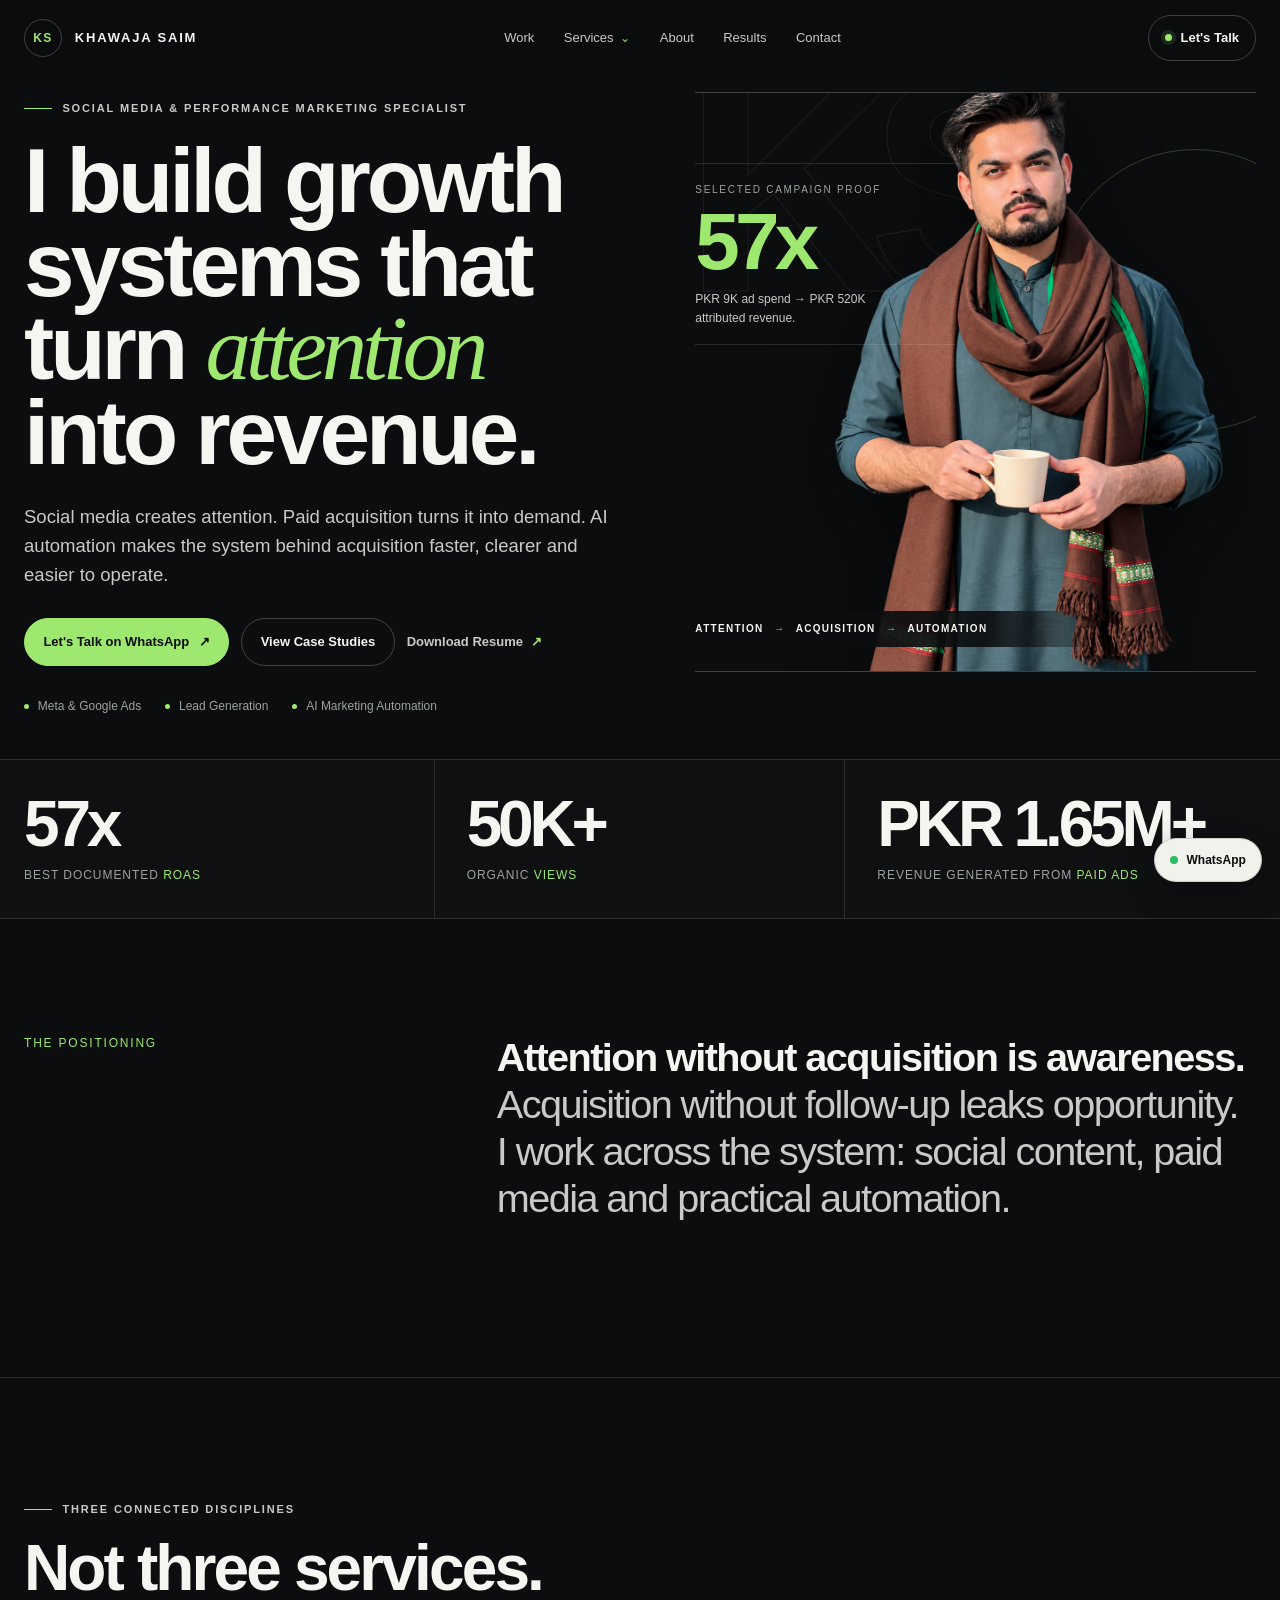
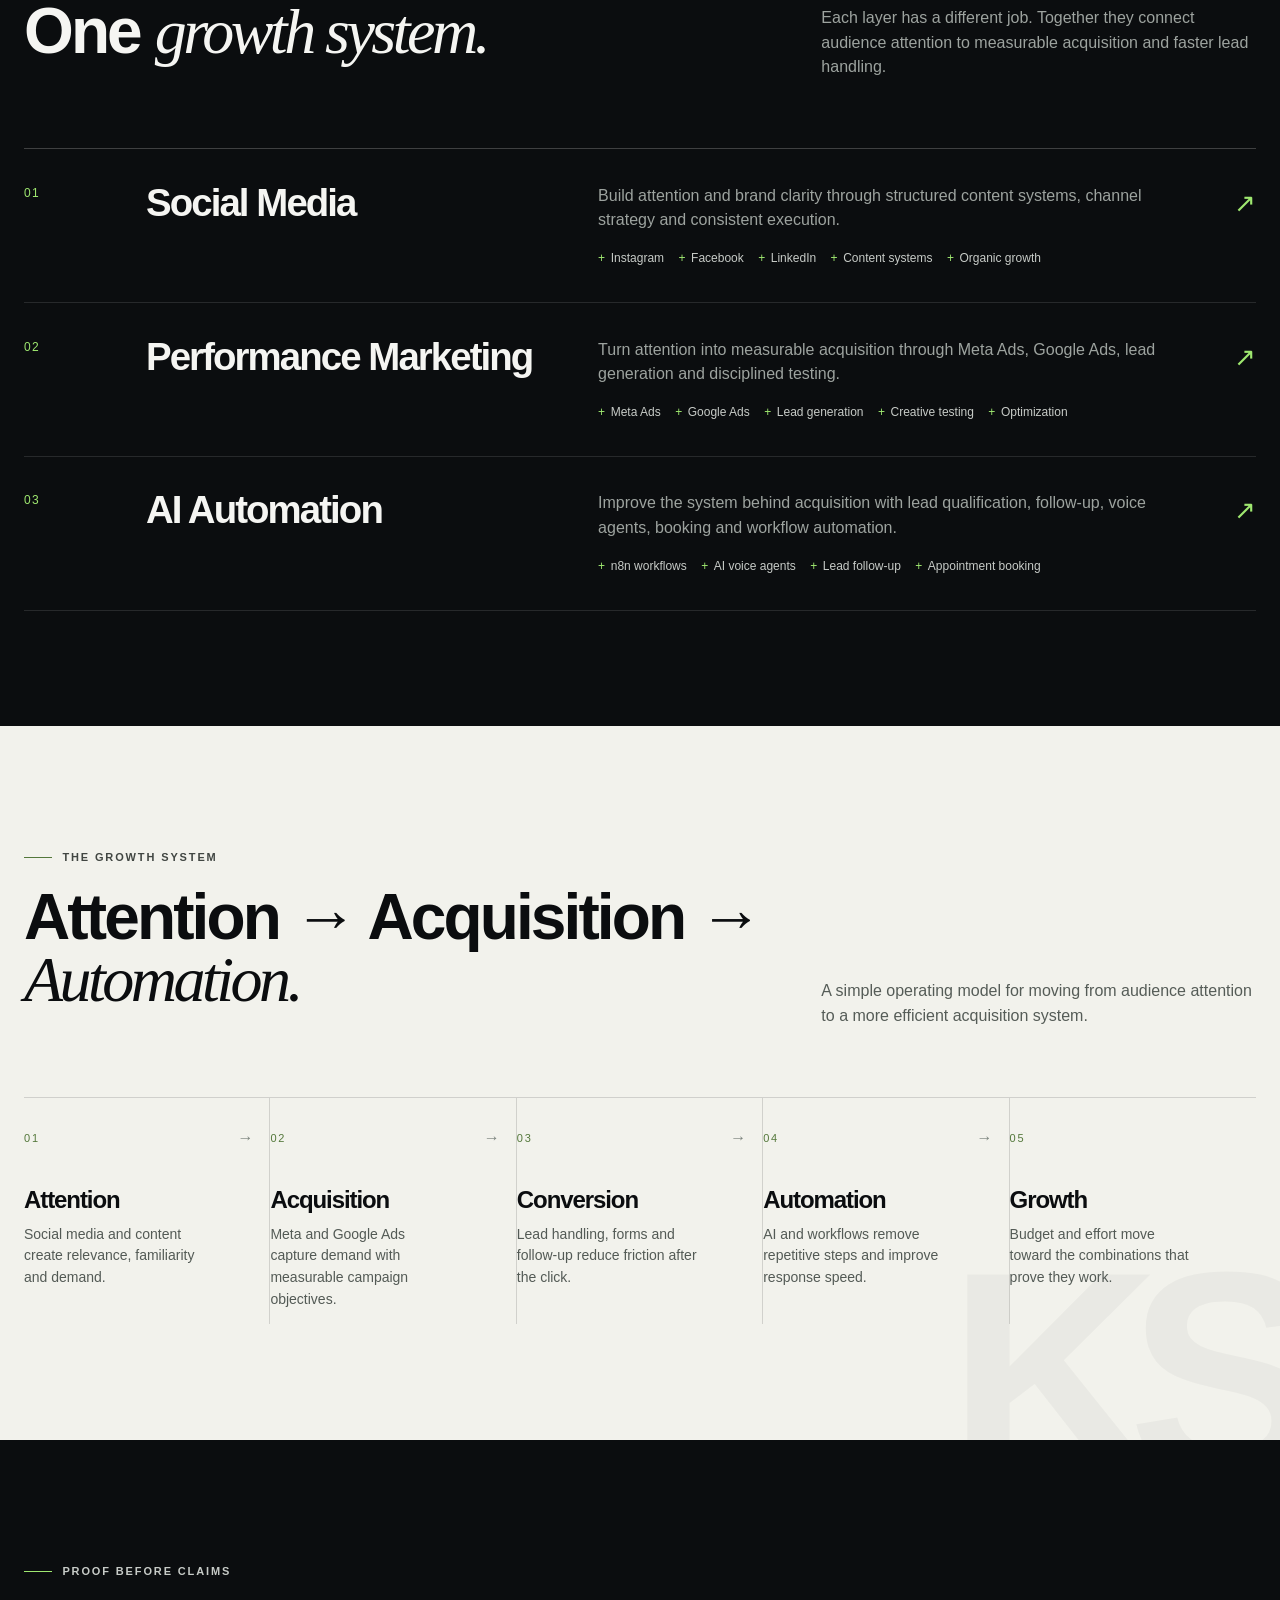
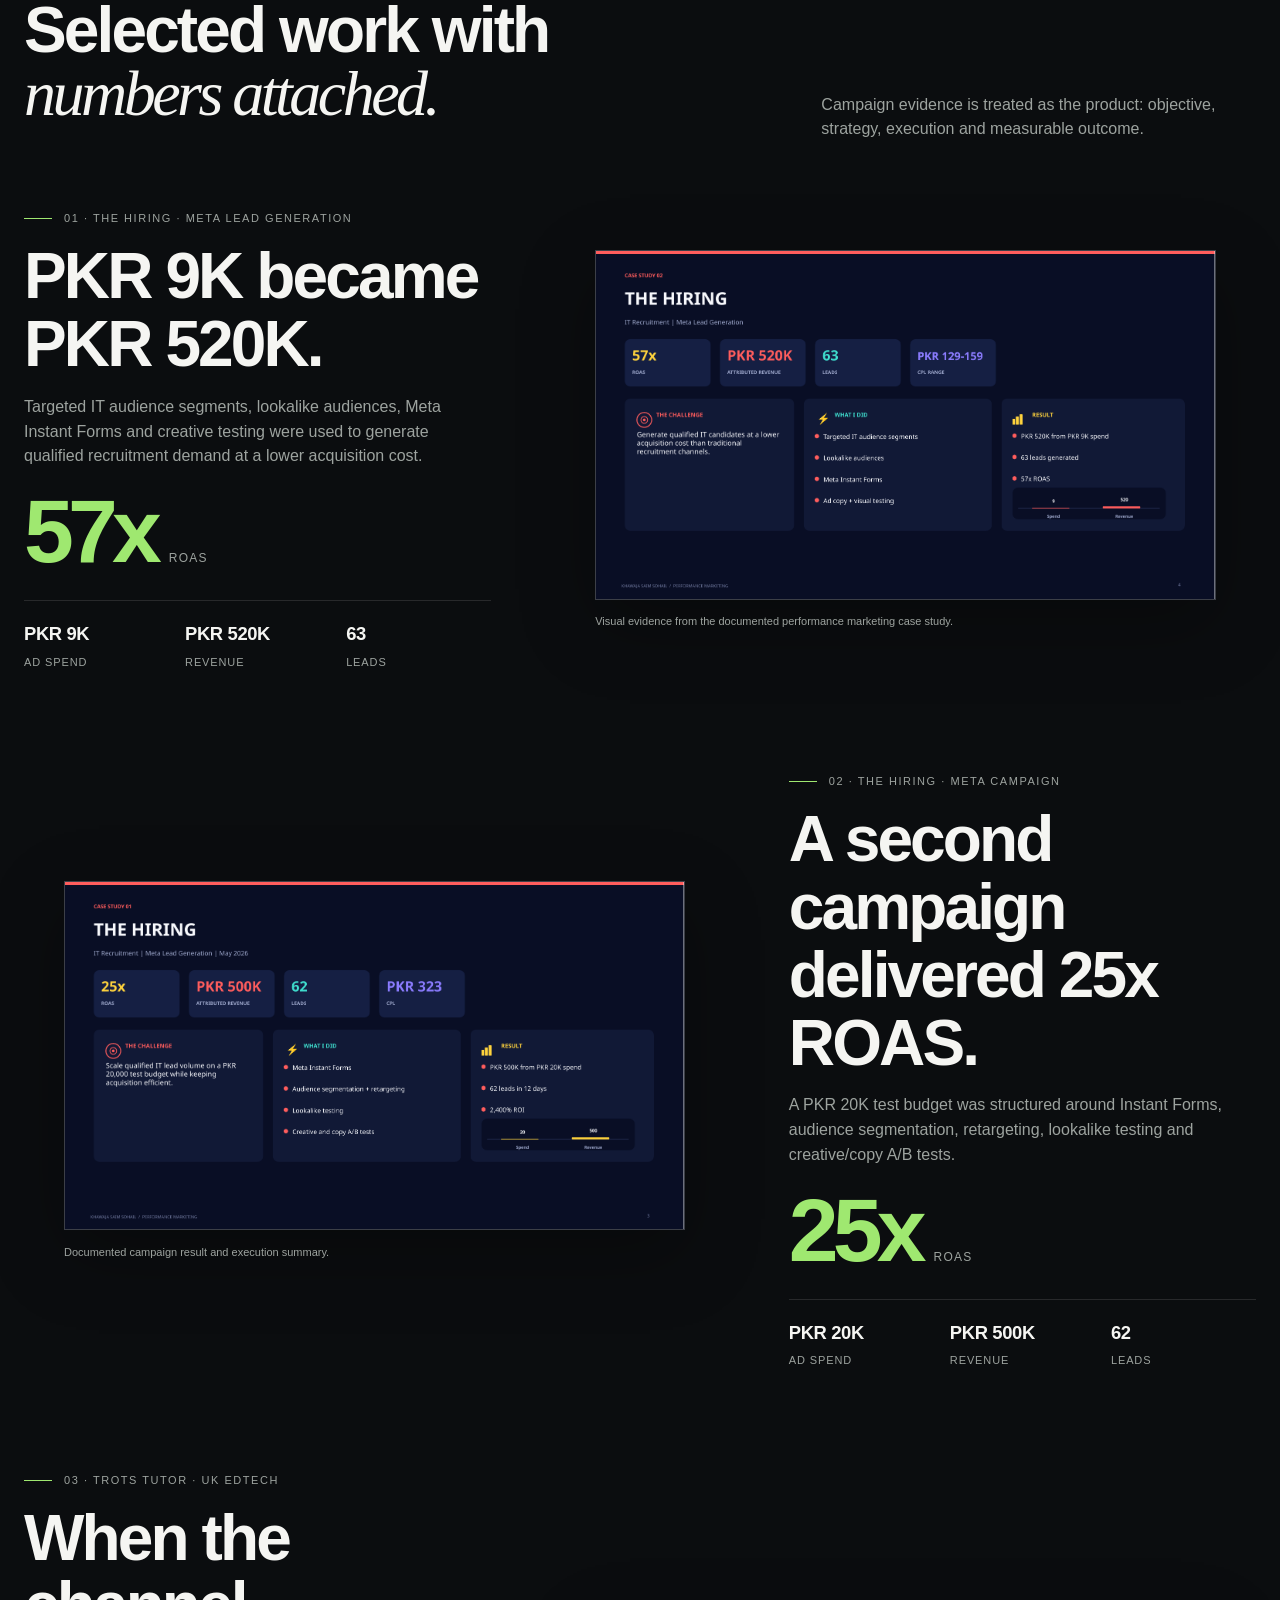
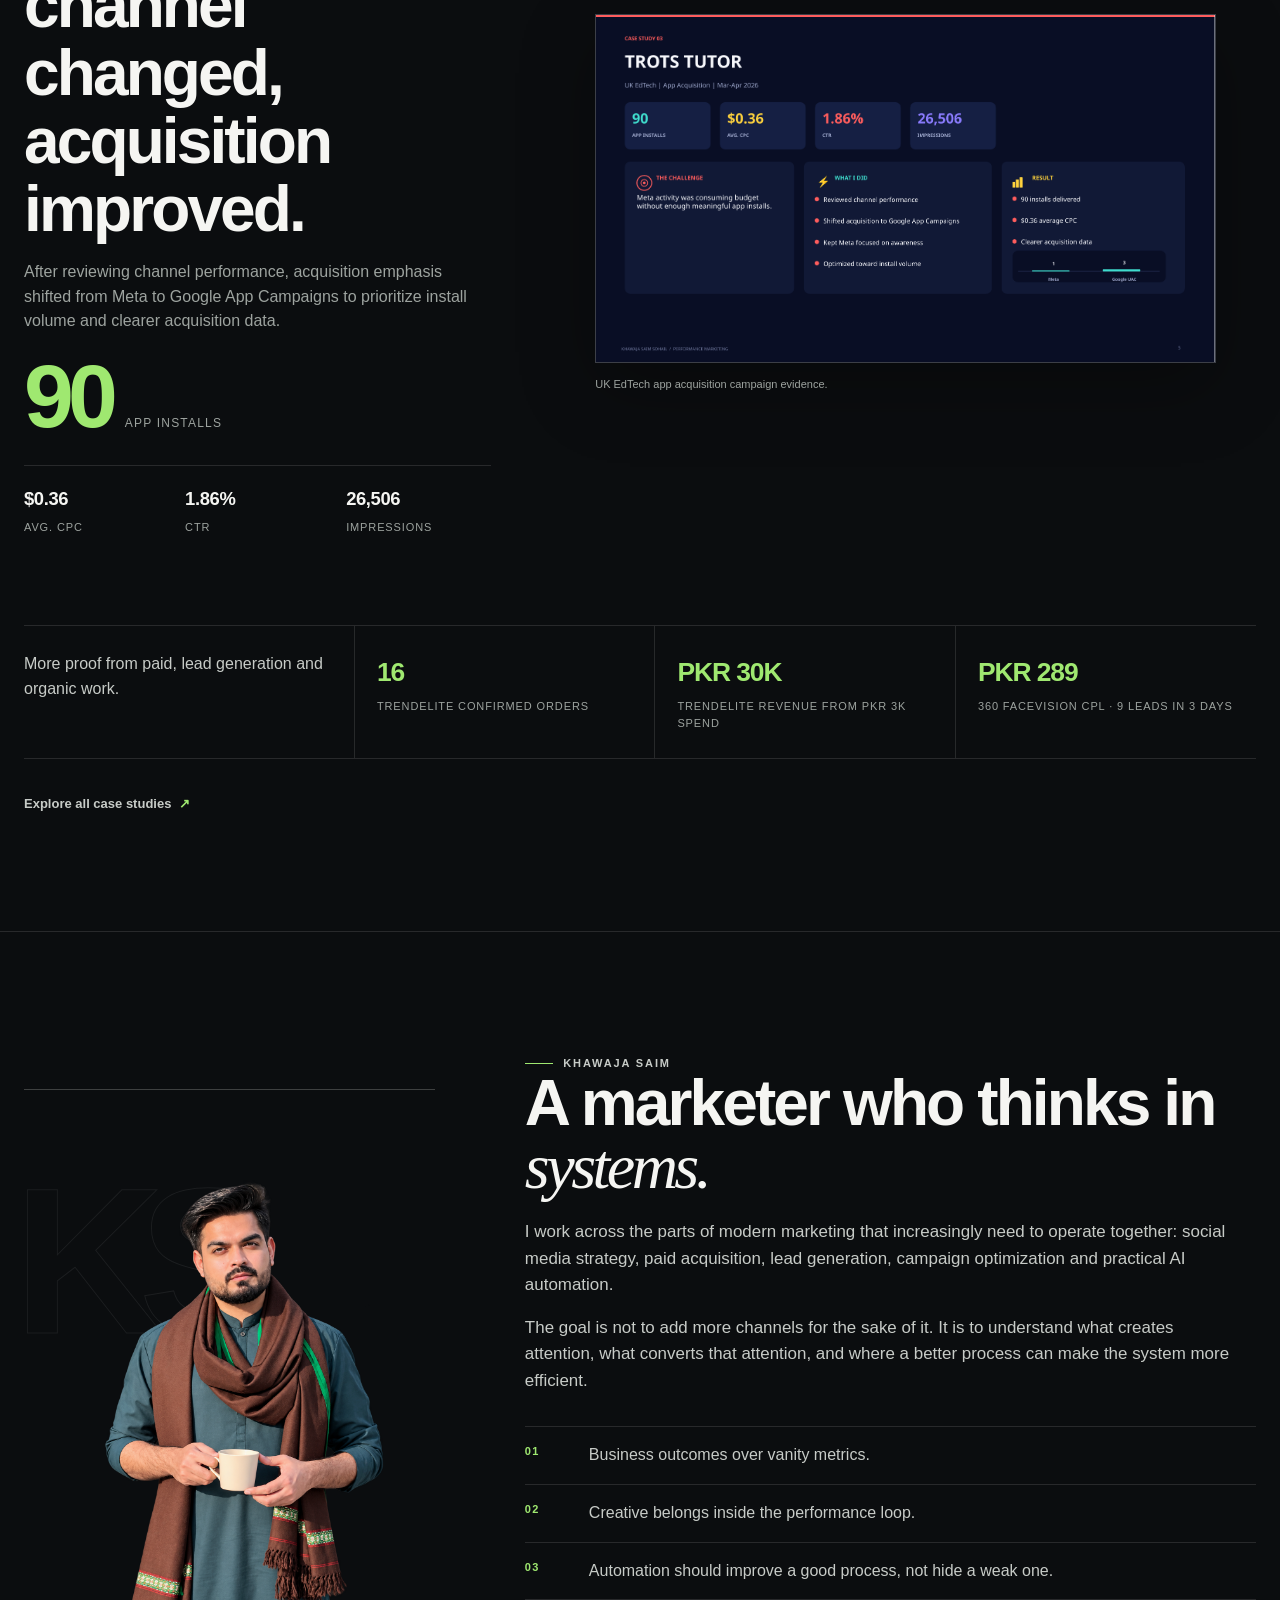
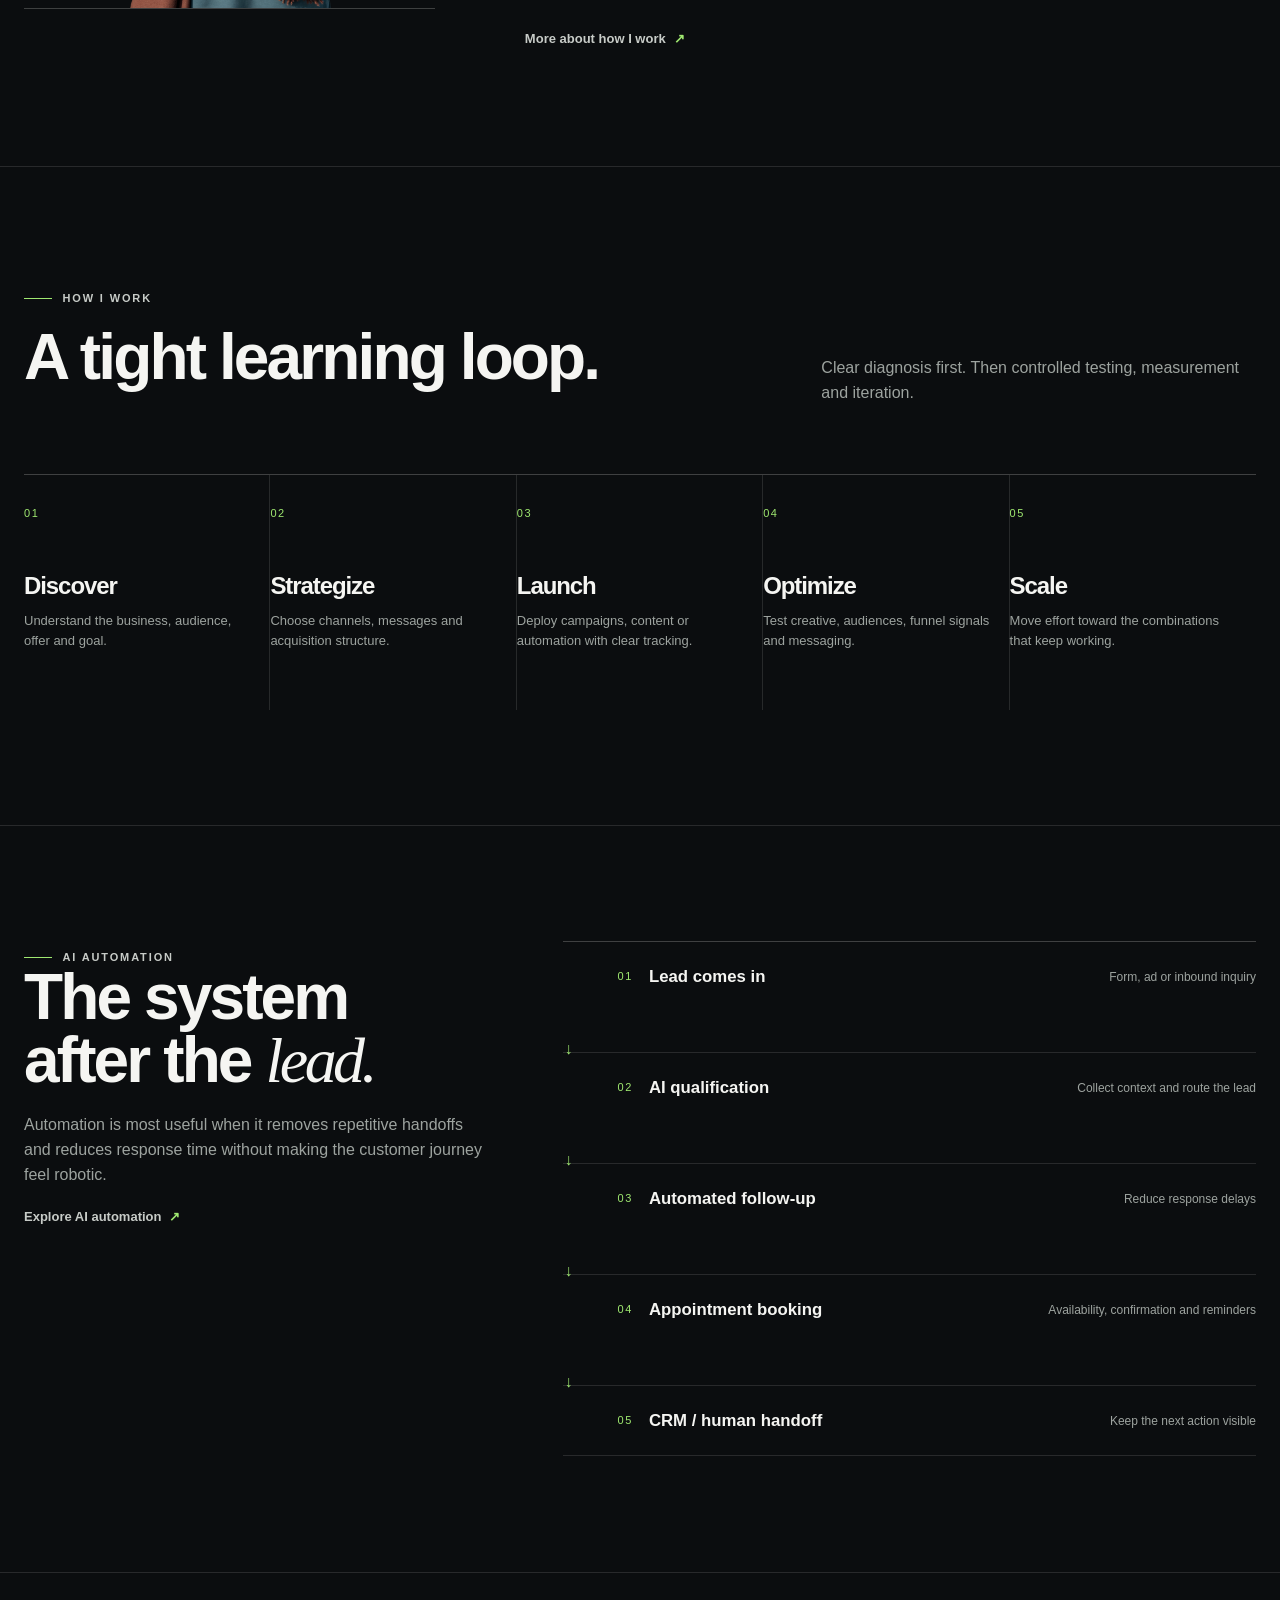
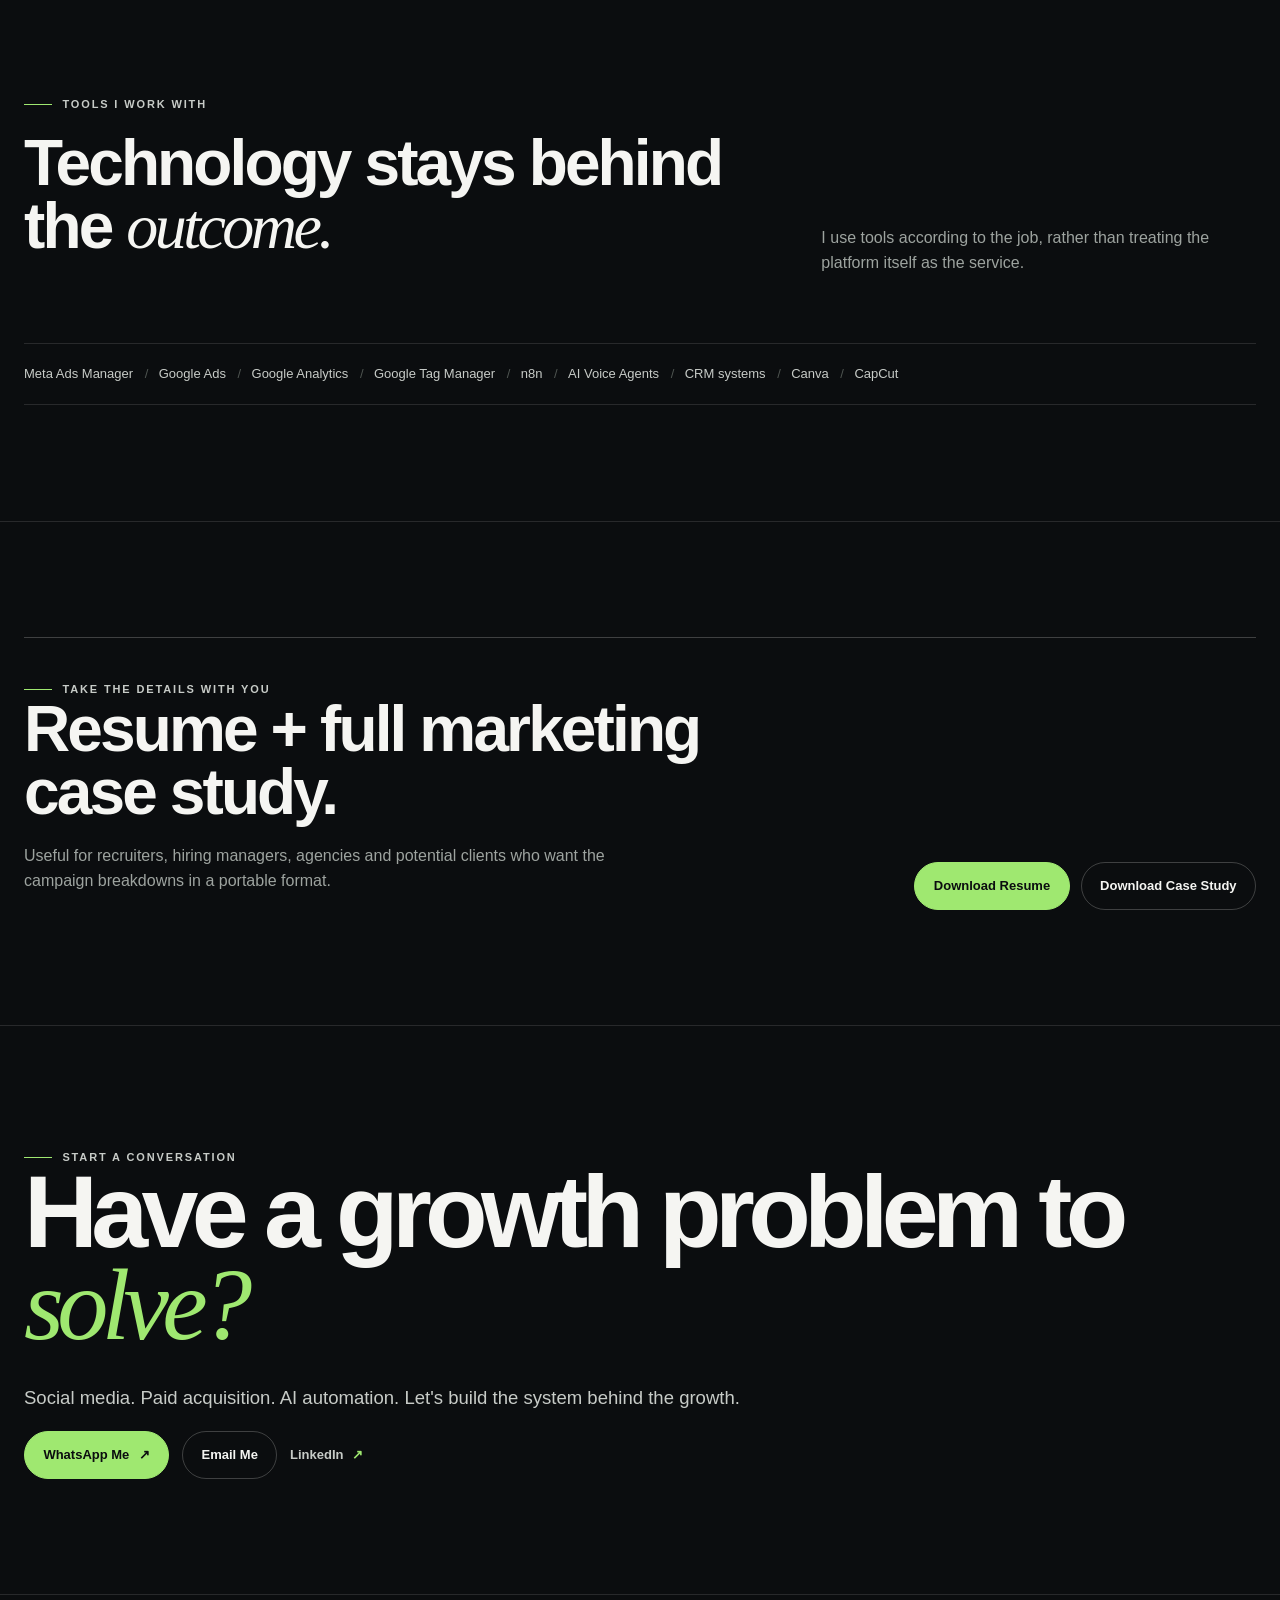
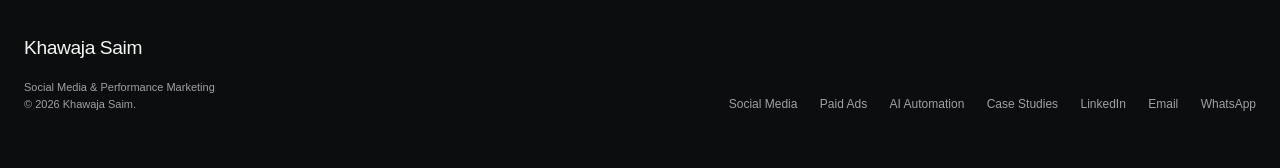
==== index.html @ 477193ef "Update index.html" ====
<!DOCTYPE html>

<html lang="en">
<head>
<meta charset="utf-8"/>
<meta content="width=device-width,initial-scale=1,viewport-fit=cover" name="viewport"/>
<title>Khawaja Saim | Performance Marketing &amp; AI Automation</title>
<meta content="I'm a performance marketer specializing in social media, Meta Ads, Google Ads, lead generation and AI automation. See 57x ROAS proof." name="description"/>
<meta content="index,follow,max-image-preview:large" name="robots"/>
<link href="https://khawajasaim.github.io/Khawaja-Saim/" rel="canonical"/>
<link href="assets/ks-mark.svg" rel="icon" type="image/svg+xml"/>
<meta content="#0B0D0F" name="theme-color"/>
<meta content="Khawaja Saim Sohail" name="author"/>
<meta content="website" property="og:type"/>
<meta content="Khawaja Saim" property="og:site_name"/>
<meta content="en_US" property="og:locale"/>
<meta content="Khawaja Saim | Performance Marketing &amp; AI Automation" property="og:title"/>
<meta content="I'm a performance marketer specializing in social media, Meta Ads, Google Ads, lead generation and AI automation. See 57x ROAS proof." property="og:description"/>
<meta content="https://khawajasaim.github.io/Khawaja-Saim/" property="og:url"/>
<meta content="https://khawajasaim.github.io/Khawaja-Saim/assets/og-cover.png" property="og:image"/>
<meta content="1200" property="og:image:width"/>
<meta content="630" property="og:image:height"/>
<meta content="summary_large_image" name="twitter:card"/>
<meta content="Khawaja Saim | Performance Marketing &amp; AI Automation" name="twitter:title"/>
<meta content="Khawaja Saim is a performance marketer specializing in social media, Meta Ads, Google Ads, lead generation and AI automation. See 57x ROAS proof." name="twitter:description"/>
<meta content="https://khawajasaim.github.io/Khawaja-Saim/assets/og-cover.png" name="twitter:image"/>
<link href="https://www.linkedin.com/in/khawajasaim" rel="me"/>
<link href="styles.css?v=20260902-nav3" rel="stylesheet"/>
<script async="" src="https://www.googletagmanager.com/gtag/js?id=G-KCSNS8PYEG"></script>
<script>window.dataLayer=window.dataLayer||[];function gtag(){dataLayer.push(arguments)}gtag('js',new Date());gtag('config','G-KCSNS8PYEG');</script>
<script type="application/ld+json">{"@context":"https://schema.org","@graph":[{"@type":"Person","@id":"https://khawajasaim.github.io/Khawaja-Saim/#person","name":"Khawaja Saim Sohail","alternateName":"Khawaja Saim","url":"https://khawajasaim.github.io/Khawaja-Saim/","image":"https://khawajasaim.github.io/Khawaja-Saim/assets/khawaja-saim-cutout-centered.png","jobTitle":"Social Media and Performance Marketing Specialist","description":"Social Media and Performance Marketing Specialist focused on social media strategy, Meta Ads, Google Ads, lead generation and AI marketing automation.","sameAs":["https://www.linkedin.com/in/khawajasaim","https://github.com/khawajasaim"],"address":{"@type":"PostalAddress","addressLocality":"Lahore","addressCountry":"PK"},"knowsAbout":["Social Media Marketing","Performance Marketing","Meta Ads","Google Ads","Lead Generation","Campaign Optimization","AI Marketing Automation","n8n Workflows","AI Voice Agents","Google Analytics 4","Google Tag Manager"]},{"@type":"WebSite","@id":"https://khawajasaim.github.io/Khawaja-Saim/#website","url":"https://khawajasaim.github.io/Khawaja-Saim/","name":"Khawaja Saim","publisher":{"@id":"https://khawajasaim.github.io/Khawaja-Saim/#person"},"inLanguage":"en"},{"@type":"WebPage","@id":"https://khawajasaim.github.io/Khawaja-Saim/#webpage","url":"https://khawajasaim.github.io/Khawaja-Saim/","name":"Khawaja Saim | Performance Marketing, Social Media & AI Automation","description":"Im a Social Media and Performance Marketing Specialist working across Meta Ads, Google Ads, lead generation and AI marketing automation.","isPartOf":{"@id":"https://khawajasaim.github.io/Khawaja-Saim/#website"},"about":{"@id":"https://khawajasaim.github.io/Khawaja-Saim/#person"},"inLanguage":"en"}]}</script>
</head>
<body class="premium-page page-home">
<a class="skip-link" href="#main">Skip to content</a>
<header class="site-header">
<div class="wrap nav">
<a aria-label="Khawaja Saim home" class="brand" href="index.html"><span class="brand-mark">KS</span><span class="brand-name">Khawaja Saim</span></a>
<nav aria-label="Primary navigation" class="nav-links">
<a href="case-studies.html">Work</a>
<div class="nav-service">
<button aria-expanded="false" aria-haspopup="true" class="nav-service-trigger" type="button">Services <span aria-hidden="true">⌄</span></button>
<div class="service-dropdown" role="menu">
<div class="service-dropdown-head"><span>Growth services</span><small>Attention → Acquisition → Automation</small></div>
<a href="social-media-marketing.html" role="menuitem"><b>01</b><span><strong>Social Media</strong><small>Strategy, content systems &amp; organic growth</small></span><i>↗</i></a>
<a href="paid-ads.html" role="menuitem"><b>02</b><span><strong>Performance Marketing</strong><small>Meta Ads, Google Ads &amp; lead generation</small></span><i>↗</i></a>
<a href="ai-automation.html" role="menuitem"><b>03</b><span><strong>AI Automation</strong><small>Lead follow-up, voice agents &amp; workflows</small></span><i>↗</i></a>
</div>
</div>
<a href="about.html">About</a>
<a href="case-studies.html#results">Results</a>
<a href="contact.html">Contact</a>
</nav>
<a class="nav-cta" href="https://wa.me/923044828634?text=Hi%20Khawaja%20Saim%2C%20I%20found%20your%20portfolio%20and%20would%20like%20to%20discuss%20a%20project." rel="noopener" target="_blank"><span class="dot"></span>Let's Talk</a>
<button aria-controls="mobile-menu" aria-expanded="false" aria-label="Open navigation" class="menu-toggle" type="button"><span></span><span></span></button>
</div>
<nav aria-hidden="true" aria-label="Mobile navigation" class="mobile-panel" id="mobile-menu">
<a href="case-studies.html">Work <span>↗</span></a>
<div class="mobile-services">
<button aria-expanded="false" class="mobile-services-trigger" type="button">Services <span>+</span></button>
<div class="mobile-services-list">
<a href="social-media-marketing.html"><b>01</b><span>Social Media</span></a>
<a href="paid-ads.html"><b>02</b><span>Performance Marketing</span></a>
<a href="ai-automation.html"><b>03</b><span>AI Automation</span></a>
</div>
</div>
<a href="about.html">About <span>↗</span></a>
<a href="case-studies.html#results">Results <span>↗</span></a>
<a href="contact.html">Contact <span>↗</span></a>
<a class="nav-cta" href="https://wa.me/923044828634?text=Hi%20Khawaja%20Saim%2C%20I%20found%20your%20portfolio%20and%20would%20like%20to%20discuss%20a%20project." rel="noopener" target="_blank">Let's Talk on WhatsApp</a>
</nav>
</header>
<main id="main">
<section class="hero">
<div class="wrap hero-grid">
<div class="hero-copy reveal">
<span class="eyebrow">Social Media &amp; Performance Marketing Specialist</span>
<h1>I build growth systems that turn <span class="display-serif accent">attention</span> into revenue.</h1>
<p class="lede">Social media creates attention. Paid acquisition turns it into demand. AI automation makes the system behind acquisition faster, clearer and easier to operate.</p>
<div class="btn-row">
<a class="btn btn-primary" href="https://wa.me/923044828634?text=Hi%20Khawaja%20Saim%2C%20I%20found%20your%20portfolio%20and%20would%20like%20to%20discuss%20a%20project." rel="noopener" target="_blank">Let's Talk on WhatsApp <span aria-hidden="true">↗</span></a>
<a class="btn btn-secondary" href="#work">View Case Studies</a>
<a class="text-link" download="" href="assets/Khawaja-Saim-Resume.pdf">Download Resume</a>
</div>
<div class="hero-meta"><span>Meta &amp; Google Ads</span><span>Lead Generation</span><span>AI Marketing Automation</span></div>
</div>
<div aria-label="Khawaja Saim performance marketing proof visual" class="hero-art reveal">
<div class="hero-proof"><small>Selected campaign proof</small><strong>57x</strong><p>PKR 9K ad spend → PKR 520K attributed revenue.</p></div>
<img alt="Khawaja Saim, Social Media and Performance Marketing Specialist" class="hero-portrait" decoding="async" fetchpriority="high" height="900" src="https://khawajasaim.github.io/Khawaja-Saim/assets/khawaja-saim-cutout-centered.png?v=20260902-2" width="900"/>
<div class="hero-axis"><b>Attention</b><span>→</span><b>Acquisition</b><span>→</span><b>Automation</b></div>
</div>
</div>
</section>
<section aria-label="Selected marketing results" class="results-strip" id="results">
<div class="wrap results-grid">
<div class="result reveal"><strong data-count="57" data-suffix="x">57x</strong><span>Best documented <i>ROAS</i></span></div>
<div class="result reveal"><strong data-count="50" data-suffix="K+">50K+</strong><span>Organic <i>views</i></span></div>
<div class="result reveal"><strong data-count="1.65" data-decimals="2" data-prefix="PKR " data-suffix="M+">PKR 1.65M+</strong><span>Revenue generated from <i>paid ads</i></span></div>
</div>
</section>
<section aria-labelledby="brand-narrative" class="section">
<div class="wrap manifesto reveal">
<div class="manifesto-index">The positioning</div>
<div class="manifesto-copy"><p id="brand-narrative"><strong>Attention without acquisition is awareness.</strong> Acquisition without follow-up leaks opportunity. I work across the system: social content, paid media and practical automation.</p></div>
</div>
</section>
<section class="section section-border" id="services">
<div class="wrap">
<div class="section-head reveal"><div><span class="eyebrow">Three connected disciplines</span><h2>Not three services.<br/>One <span class="display-serif">growth system.</span></h2></div><p>Each layer has a different job. Together they connect audience attention to measurable acquisition and faster lead handling.</p></div>
<div class="services-list">
<a class="service-row reveal" href="social-media-marketing.html"><span class="service-num">01</span><h3 class="service-title">Social Media</h3><div class="service-body"><p>Build attention and brand clarity through structured content systems, channel strategy and consistent execution.</p><div class="service-tags"><span>Instagram</span><span>Facebook</span><span>LinkedIn</span><span>Content systems</span><span>Organic growth</span></div></div><span aria-hidden="true" class="service-arrow">↗</span></a>
<a class="service-row reveal" href="paid-ads.html"><span class="service-num">02</span><h3 class="service-title">Performance Marketing</h3><div class="service-body"><p>Turn attention into measurable acquisition through Meta Ads, Google Ads, lead generation and disciplined testing.</p><div class="service-tags"><span>Meta Ads</span><span>Google Ads</span><span>Lead generation</span><span>Creative testing</span><span>Optimization</span></div></div><span aria-hidden="true" class="service-arrow">↗</span></a>
<a class="service-row reveal" href="ai-automation.html"><span class="service-num">03</span><h3 class="service-title">AI Automation</h3><div class="service-body"><p>Improve the system behind acquisition with lead qualification, follow-up, voice agents, booking and workflow automation.</p><div class="service-tags"><span>n8n workflows</span><span>AI voice agents</span><span>Lead follow-up</span><span>Appointment booking</span></div></div><span aria-hidden="true" class="service-arrow">↗</span></a>
</div>
</div>
</section>
<section aria-labelledby="growth-system-title" class="section paper-section">
<div class="wrap">
<div class="section-head reveal"><div><span class="eyebrow">The growth system</span><h2 id="growth-system-title">Attention → Acquisition → <span class="display-serif">Automation.</span></h2></div><p>A simple operating model for moving from audience attention to a more efficient acquisition system.</p></div>
<div class="growth-flow">
<div class="growth-step reveal"><span class="num">01</span><h3>Attention</h3><p>Social media and content create relevance, familiarity and demand.</p></div>
<div class="growth-step reveal"><span class="num">02</span><h3>Acquisition</h3><p>Meta and Google Ads capture demand with measurable campaign objectives.</p></div>
<div class="growth-step reveal"><span class="num">03</span><h3>Conversion</h3><p>Lead handling, forms and follow-up reduce friction after the click.</p></div>
<div class="growth-step reveal"><span class="num">04</span><h3>Automation</h3><p>AI and workflows remove repetitive steps and improve response speed.</p></div>
<div class="growth-step reveal"><span class="num">05</span><h3>Growth</h3><p>Budget and effort move toward the combinations that prove they work.</p></div>
</div>
</div>
</section>
<section class="section" id="work">
<div class="wrap">
<div class="section-head reveal"><div><span class="eyebrow">Proof before claims</span><h2>Selected work with<br/><span class="display-serif">numbers attached.</span></h2></div><p>Campaign evidence is treated as the product: objective, strategy, execution and measurable outcome.</p></div>
<div class="case-stack">
<article class="case-feature reveal">
<div class="case-copy"><div class="case-kicker">01 · The Hiring · Meta Lead Generation</div><h3>PKR 9K became PKR 520K.</h3><p>Targeted IT audience segments, lookalike audiences, Meta Instant Forms and creative testing were used to generate qualified recruitment demand at a lower acquisition cost.</p><div class="case-hero-metric"><strong>57x</strong><span>ROAS</span></div><div class="case-metrics"><div class="case-metric"><strong>PKR 9K</strong><span>Ad spend</span></div><div class="case-metric"><strong>PKR 520K</strong><span>Revenue</span></div><div class="case-metric"><strong>63</strong><span>Leads</span></div></div></div>
<figure class="case-visual"><img alt="The Hiring 57x ROAS campaign case study showing PKR 9K spend, PKR 520K attributed revenue and 63 leads" decoding="async" loading="lazy" src="assets/case-the-hiring-57x.png"/><figcaption>Visual evidence from the documented performance marketing case study.</figcaption></figure>
</article>
<article class="case-feature reverse reveal">
<div class="case-copy"><div class="case-kicker">02 · The Hiring · Meta Campaign</div><h3>A second campaign delivered 25x ROAS.</h3><p>A PKR 20K test budget was structured around Instant Forms, audience segmentation, retargeting, lookalike testing and creative/copy A/B tests.</p><div class="case-hero-metric"><strong>25x</strong><span>ROAS</span></div><div class="case-metrics"><div class="case-metric"><strong>PKR 20K</strong><span>Ad spend</span></div><div class="case-metric"><strong>PKR 500K</strong><span>Revenue</span></div><div class="case-metric"><strong>62</strong><span>Leads</span></div></div></div>
<figure class="case-visual"><img alt="The Hiring 25x ROAS campaign case study showing PKR 20K spend, PKR 500K attributed revenue and 62 leads" decoding="async" loading="lazy" src="assets/case-the-hiring-25x.png"/><figcaption>Documented campaign result and execution summary.</figcaption></figure>
</article>
<article class="case-feature reveal">
<div class="case-copy"><div class="case-kicker">03 · Trots Tutor · UK EdTech</div><h3>When the channel changed, acquisition improved.</h3><p>After reviewing channel performance, acquisition emphasis shifted from Meta to Google App Campaigns to prioritize install volume and clearer acquisition data.</p><div class="case-hero-metric"><strong>90</strong><span>App installs</span></div><div class="case-metrics"><div class="case-metric"><strong>$0.36</strong><span>Avg. CPC</span></div><div class="case-metric"><strong>1.86%</strong><span>CTR</span></div><div class="case-metric"><strong>26,506</strong><span>Impressions</span></div></div></div>
<figure class="case-visual"><img alt="Trots Tutor Google App Campaign case study showing 90 app installs, $0.36 average CPC, 1.86 percent CTR and 26,506 impressions" decoding="async" loading="lazy" src="assets/case-trots-tutor.png"/><figcaption>UK EdTech app acquisition campaign evidence.</figcaption></figure>
</article>
</div>
<div class="proof-rail reveal" style="margin-top:clamp(4rem,7vw,7rem)"><div class="proof-intro"><p>More proof from paid, lead generation and organic work.</p></div><div class="proof-mini"><strong>16</strong><span>TrendElite confirmed orders</span></div><div class="proof-mini"><strong>PKR 30K</strong><span>TrendElite revenue from PKR 3K spend</span></div><div class="proof-mini"><strong>PKR 289</strong><span>360 FaceVision CPL · 9 leads in 3 days</span></div></div>
<div style="margin-top:2rem"><a class="text-link" href="case-studies.html">Explore all case studies</a></div>
</div>
</section>
<section class="section section-border" id="about">
<div class="wrap about-layout">
<div class="about-portrait reveal"><img alt="Portrait of Khawaja Saim" decoding="async" height="900" loading="lazy" src="assets/khawaja-saim-cutout-centered.png" width="900"/></div>
<div class="about-copy reveal"><span class="eyebrow">Khawaja Saim</span><h2>A marketer who thinks in <span class="display-serif">systems.</span></h2><p>I work across the parts of modern marketing that increasingly need to operate together: social media strategy, paid acquisition, lead generation, campaign optimization and practical AI automation.</p><p>The goal is not to add more channels for the sake of it. It is to understand what creates attention, what converts that attention, and where a better process can make the system more efficient.</p><div class="principles"><div class="principle"><b>01</b><span>Business outcomes over vanity metrics.</span></div><div class="principle"><b>02</b><span>Creative belongs inside the performance loop.</span></div><div class="principle"><b>03</b><span>Automation should improve a good process, not hide a weak one.</span></div></div><div style="margin-top:1.6rem"><a class="text-link" href="about.html">More about how I work</a></div></div>
</div>
</section>
<section aria-labelledby="process-title" class="section section-border">
<div class="wrap"><div class="section-head reveal"><div><span class="eyebrow">How I work</span><h2 id="process-title">A tight learning loop.</h2></div><p>Clear diagnosis first. Then controlled testing, measurement and iteration.</p></div><div class="process-grid"><div class="process-step reveal"><span class="num">01</span><h3>Discover</h3><p>Understand the business, audience, offer and goal.</p></div><div class="process-step reveal"><span class="num">02</span><h3>Strategize</h3><p>Choose channels, messages and acquisition structure.</p></div><div class="process-step reveal"><span class="num">03</span><h3>Launch</h3><p>Deploy campaigns, content or automation with clear tracking.</p></div><div class="process-step reveal"><span class="num">04</span><h3>Optimize</h3><p>Test creative, audiences, funnel signals and messaging.</p></div><div class="process-step reveal"><span class="num">05</span><h3>Scale</h3><p>Move effort toward the combinations that keep working.</p></div></div></div>
</section>
<section aria-labelledby="automation-title" class="section section-border">
<div class="wrap automation-layout"><div class="automation-copy reveal"><span class="eyebrow">AI automation</span><h2 id="automation-title">The system after the <span class="display-serif">lead.</span></h2><p>Automation is most useful when it removes repetitive handoffs and reduces response time without making the customer journey feel robotic.</p><a class="text-link" href="ai-automation.html">Explore AI automation</a></div><div class="automation-flow reveal"><div class="flow-step"><span class="num">01</span><strong>Lead comes in</strong><span>Form, ad or inbound inquiry</span></div><div class="flow-step"><span class="num">02</span><strong>AI qualification</strong><span>Collect context and route the lead</span></div><div class="flow-step"><span class="num">03</span><strong>Automated follow-up</strong><span>Reduce response delays</span></div><div class="flow-step"><span class="num">04</span><strong>Appointment booking</strong><span>Availability, confirmation and reminders</span></div><div class="flow-step"><span class="num">05</span><strong>CRM / human handoff</strong><span>Keep the next action visible</span></div></div></div>
</section>
<section aria-labelledby="tools-title" class="section section-border"><div class="wrap"><div class="section-head reveal"><div><span class="eyebrow">Tools I work with</span><h2 id="tools-title">Technology stays behind the <span class="display-serif">outcome.</span></h2></div><p>I use tools according to the job, rather than treating the platform itself as the service.</p></div><div class="tools-line reveal"><span>Meta Ads Manager</span><span>Google Ads</span><span>Google Analytics</span><span>Google Tag Manager</span><span>n8n</span><span>AI Voice Agents</span><span>CRM systems</span><span>Canva</span><span>CapCut</span></div></div></section>
<section class="section section-border"><div class="wrap download-panel reveal"><div><span class="eyebrow">Take the details with you</span><h2>Resume + full marketing case study.</h2><p>Useful for recruiters, hiring managers, agencies and potential clients who want the campaign breakdowns in a portable format.</p></div><div class="download-actions"><a class="btn btn-primary" download="" href="assets/Khawaja-Saim-Resume.pdf">Download Resume</a><a class="btn btn-secondary" download="" href="assets/Khawaja-Saim-Case-Study.pdf">Download Case Study</a></div></div></section>
<section class="contact-section" id="contact"><div class="wrap reveal"><span class="eyebrow">Start a conversation</span><h2 class="contact-big">Have a growth problem to <em>solve?</em></h2><p class="lede">Social media. Paid acquisition. AI automation. Let's build the system behind the growth.</p><div class="contact-row"><a class="btn btn-primary" href="https://wa.me/923044828634?text=Hi%20Khawaja%20Saim%2C%20I%20found%20your%20portfolio%20and%20would%20like%20to%20discuss%20a%20project." rel="noopener" target="_blank">WhatsApp Me <span aria-hidden="true">↗</span></a><a class="btn btn-secondary" href="mailto:khawajas245@gmail.com">Email Me</a><a class="text-link" href="https://www.linkedin.com/in/khawajasaim" rel="noopener" target="_blank">LinkedIn</a></div></div></section>
</main>
<footer class="footer">
<div class="wrap footer-grid">
<div>
<div class="footer-brand">Khawaja Saim</div>
<div class="footer-meta">Social Media &amp; Performance Marketing<br/>© <span data-year="">2026</span> Khawaja Saim.</div>
</div>
<div class="footer-links">
<a href="social-media-marketing.html">Social Media</a><a href="paid-ads.html">Paid Ads</a><a href="ai-automation.html">AI Automation</a><a href="case-studies.html">Case Studies</a><a href="https://www.linkedin.com/in/khawajasaim" rel="noopener" target="_blank">LinkedIn</a><a href="mailto:khawajas245@gmail.com">Email</a><a href="https://wa.me/923044828634?text=Hi%20Khawaja%20Saim%2C%20I%20found%20your%20portfolio%20and%20would%20like%20to%20discuss%20a%20project." rel="noopener" target="_blank">WhatsApp</a>
</div>
</div>
</footer>
<a aria-label="Chat with Khawaja Saim on WhatsApp" class="floating-whatsapp" href="https://wa.me/923044828634?text=Hi%20Khawaja%20Saim%2C%20I%20found%20your%20portfolio%20and%20would%20like%20to%20discuss%20a%20project." rel="noopener" target="_blank"><i></i><span>WhatsApp</span></a>
<script defer="" src="script.js?v=20260902-nav3"></script>
</body></html>
---- styles.css ----
:root {
  --bg: #0b0d0f;
  --surface: #111416;
  --surface-2: #15191b;
  --paper: #f2f2ec;
  --paper-2: #e5e7df;
  --text: #f5f5f2;
  --muted: #9da39f;
  --muted-strong: #c7cbc7;
  --ink: #0b0d0f;
  --accent: #9fe870;
  --accent-soft: rgba(159, 232, 112, 0.12);
  --line: rgba(245,245,242,.12);
  --line-strong: rgba(245,245,242,.22);
  --line-dark: rgba(11,13,15,.14);
  --max: 1240px;
  --radius-sm: 8px;
  --radius-md: 14px;
  --radius-lg: 24px;
  --shadow: 0 24px 70px rgba(0,0,0,.28);
  --space-1: .5rem;
  --space-2: .75rem;
  --space-3: 1rem;
  --space-4: 1.5rem;
  --space-5: 2rem;
  --space-6: 3rem;
  --space-7: 4.5rem;
  --space-8: 7rem;
  --header-h: 76px;
}

* { box-sizing: border-box; }
html { scroll-behavior: smooth; background: var(--bg); }
body {
  margin: 0;
  background: var(--bg);
  color: var(--text);
  font-family: Inter, Manrope, ui-sans-serif, -apple-system, BlinkMacSystemFont, "Segoe UI", sans-serif;
  line-height: 1.55;
  text-rendering: optimizeLegibility;
  -webkit-font-smoothing: antialiased;
}
body::before {
  content: "";
  position: fixed;
  inset: 0;
  z-index: -2;
  pointer-events: none;
  opacity: .23;
  background-image:
    linear-gradient(rgba(255,255,255,.024) 1px, transparent 1px),
    linear-gradient(90deg, rgba(255,255,255,.024) 1px, transparent 1px);
  background-size: 54px 54px;
  mask-image: linear-gradient(to bottom, rgba(0,0,0,.85), transparent 72%);
}

::selection { background: var(--accent); color: var(--ink); }
img { max-width: 100%; display: block; }
a { color: inherit; text-decoration: none; }
button, input, textarea { font: inherit; }
button { color: inherit; }

.skip-link {
  position: fixed; left: 1rem; top: .75rem; z-index: 999;
  transform: translateY(-160%);
  background: var(--paper); color: var(--ink); padding: .7rem 1rem; border-radius: var(--radius-sm);
}
.skip-link:focus { transform: translateY(0); }

:focus-visible { outline: 2px solid var(--accent); outline-offset: 4px; }

.wrap { width: min(var(--max), calc(100% - 48px)); margin-inline: auto; }
.narrow { width: min(780px, calc(100% - 48px)); margin-inline: auto; }

.site-header {
  position: sticky; top: 0; z-index: 100;
  border-bottom: 1px solid transparent;
  background: rgba(11,13,15,.82);
  backdrop-filter: blur(16px);
  transition: border-color .25s ease, background .25s ease, transform .25s ease;
}
.site-header.is-scrolled { border-color: var(--line); background: rgba(11,13,15,.94); }
.nav {
  height: var(--header-h);
  display: grid;
  grid-template-columns: auto 1fr auto;
  align-items: center;
  gap: 2rem;
}
.brand { display: inline-flex; align-items: center; gap: .8rem; font-weight: 750; letter-spacing: .02em; }
.brand-mark {
  width: 38px; height: 38px; display: grid; place-items: center;
  border: 1px solid var(--line-strong); border-radius: 50%;
  font-size: 12px; letter-spacing: .12em; color: var(--accent);
}
.brand-name { font-size: 13px; letter-spacing: .14em; text-transform: uppercase; }
.nav-links { display: flex; justify-content: center; gap: clamp(1rem,2.3vw,2.25rem); font-size: 13px; color: var(--muted-strong); }
.nav-links a { position: relative; padding: .5rem 0; }
.nav-links a::after { content:""; position:absolute; left:0; right:100%; bottom:.15rem; height:1px; background:var(--accent); transition:right .2s ease; }
.nav-links a:hover::after, .nav-links a[aria-current="page"]::after { right:0; }
.nav-cta {
  display:inline-flex; align-items:center; gap:.55rem;
  padding:.72rem 1rem; border:1px solid var(--line-strong); border-radius:999px;
  font-weight:700; font-size:13px; transition:.2s ease;
}
.nav-cta:hover { background:var(--paper); color:var(--ink); border-color:var(--paper); }
.nav-cta .dot { width:7px; height:7px; border-radius:50%; background:var(--accent); box-shadow:0 0 0 4px rgba(159,232,112,.12); }
.menu-toggle {
  display:none; width:42px; height:42px; padding:0; border:1px solid var(--line); background:transparent; border-radius:50%;
}
.menu-toggle span { display:block; width:16px; height:1px; background:var(--text); margin:5px auto; transition:.2s ease; }
.mobile-panel { display:none; }

.eyebrow {
  display:inline-flex; align-items:center; gap:.65rem;
  font-size:11px; letter-spacing:.17em; text-transform:uppercase; color:var(--muted-strong); font-weight:700;
}
.eyebrow::before { content:""; width:28px; height:1px; background:var(--accent); }
.accent { color: var(--accent); }
.muted { color: var(--muted); }

h1,h2,h3,p { margin-top:0; }
h1,h2,h3 { letter-spacing:-.045em; font-weight:650; }
h1 { font-size:clamp(3.6rem,7.1vw,7rem); line-height:.92; margin-bottom:1.8rem; }
h2 { font-size:clamp(2.5rem,5vw,5rem); line-height:.98; margin-bottom:1.3rem; }
h3 { font-size:clamp(1.45rem,2.25vw,2.25rem); line-height:1.06; }
.display-serif { font-family: Georgia, "Times New Roman", serif; font-weight:400; font-style:italic; letter-spacing:-.055em; }
.lede { font-size:clamp(1.08rem,1.45vw,1.3rem); color:var(--muted-strong); max-width:720px; }

.btn-row { display:flex; flex-wrap:wrap; gap:.75rem; align-items:center; }
.btn {
  display:inline-flex; align-items:center; justify-content:center; gap:.6rem;
  min-height:48px; padding:.78rem 1.15rem; border-radius:999px;
  border:1px solid var(--line-strong); font-size:13px; font-weight:750;
  transition:transform .2s ease, background .2s ease, color .2s ease, border-color .2s ease;
}
.btn:hover { transform:translateY(-2px); }
.btn-primary { background:var(--accent); color:var(--ink); border-color:var(--accent); }
.btn-primary:hover { background:#b6f58e; }
.btn-secondary { background:transparent; color:var(--text); }
.btn-secondary:hover { background:var(--paper); color:var(--ink); border-color:var(--paper); }
.text-link { display:inline-flex; align-items:center; gap:.5rem; color:var(--muted-strong); font-size:13px; font-weight:700; }
.text-link::after { content:"↗"; color:var(--accent); transition:transform .2s ease; }
.text-link:hover::after { transform:translate(2px,-2px); }

.hero { padding:clamp(.65rem,1.15vw,1rem) 0 2.75rem; overflow:hidden; }
.hero-grid { display:grid; grid-template-columns:minmax(0,1.04fr) minmax(420px,.96fr); gap:clamp(2.5rem,5vw,5rem); align-items:start; }
.hero-copy .eyebrow { margin-bottom:1.4rem; }
.hero-copy h1 { max-width:880px; }
.hero-copy .lede { margin-bottom:1.8rem; }
.hero-meta { display:flex; flex-wrap:wrap; gap:1rem 1.5rem; margin-top:1.9rem; color:var(--muted); font-size:12px; }
.hero-meta span { display:flex; align-items:center; gap:.55rem; }
.hero-meta span::before { content:""; width:5px; height:5px; border-radius:50%; background:var(--accent); }
.hero-art {
  position:relative; min-height:580px; border-top:1px solid var(--line-strong); border-bottom:1px solid var(--line-strong);
  overflow:hidden; isolation:isolate;
}
.hero-art::before { content:"KS"; position:absolute; left:-.04em; top:-.2em; font-size:clamp(11rem,24vw,21rem); line-height:1; font-weight:800; letter-spacing:-.12em; color:transparent; -webkit-text-stroke:1px rgba(245,245,242,.08); z-index:-1; }
.hero-art::after { content:""; position:absolute; width:280px; height:280px; border:1px solid rgba(159,232,112,.25); border-radius:50%; right:-80px; top:56px; z-index:-1; }
.hero-portrait { position:absolute; right:-2%; bottom:0; width:min(92%,540px); height:auto; filter:drop-shadow(0 28px 46px rgba(0,0,0,.45)); }
.hero-proof {
  position:absolute; left:0; top:70px; width:min(260px,53%); padding:1.15rem 0 1rem; border-block:1px solid var(--line); z-index:3;
}
.hero-proof small { display:block; font-size:10px; letter-spacing:.17em; text-transform:uppercase; color:var(--muted); margin-bottom:.55rem; }
.hero-proof strong { display:block; font-size:clamp(3.2rem,7vw,5rem); line-height:.9; letter-spacing:-.06em; color:var(--accent); }
.hero-proof p { margin:.75rem 0 0; font-size:12px; color:var(--muted-strong); max-width:220px; }
.hero-axis {
  position:absolute; left:0; bottom:24px; z-index:4; display:flex; gap:.65rem; flex-wrap:wrap; align-items:center;
  width:min(74%,420px); padding:.62rem 1.15rem .62rem 0;
  font-size:10px; letter-spacing:.13em; text-transform:uppercase; color:var(--muted-strong);
  background:linear-gradient(90deg, rgba(11,13,15,.98) 0%, rgba(11,13,15,.90) 72%, rgba(11,13,15,0) 100%);
}
.hero-axis b { color:var(--text); font-weight:650; }
.hero-axis span { color:var(--accent); font-weight:700; }

.results-strip { border-block:1px solid var(--line); background:rgba(255,255,255,.012); }
.results-grid { display:grid; grid-template-columns:repeat(3,1fr); }
.result { padding:2.1rem 2rem; border-right:1px solid var(--line); min-width:0; }
.result:first-child { padding-left:0; }
.result:last-child { border-right:0; padding-right:0; }
.result strong { display:block; font-size:clamp(2.6rem,5vw,5rem); line-height:.95; letter-spacing:-.065em; color:var(--text); }
.result span { display:block; margin-top:.7rem; color:var(--muted); font-size:12px; letter-spacing:.08em; text-transform:uppercase; }
.result i { color:var(--accent); font-style:normal; }

.section { padding:clamp(5.5rem,9vw,9rem) 0; }
.section-border { border-top:1px solid var(--line); }
.section-head { display:grid; grid-template-columns:minmax(0,1fr) minmax(280px,.58fr); gap:3rem; align-items:end; margin-bottom:clamp(2.5rem,5vw,5rem); }
.section-head .eyebrow { margin-bottom:1.2rem; }
.section-head p { color:var(--muted); margin-bottom:.25rem; max-width:560px; }

.manifesto { display:grid; grid-template-columns:.7fr 1.3fr; gap:4rem; align-items:start; }
.manifesto-index { position:sticky; top:110px; color:var(--accent); font-size:12px; letter-spacing:.15em; text-transform:uppercase; }
.manifesto-copy { max-width:880px; }
.manifesto-copy p { font-size:clamp(1.55rem,3.1vw,3.3rem); line-height:1.18; letter-spacing:-.04em; color:var(--muted-strong); }
.manifesto-copy p strong { color:var(--text); font-weight:600; }

.services-list { border-top:1px solid var(--line-strong); }
.service-row {
  display:grid; grid-template-columns:90px minmax(200px,.8fr) minmax(260px,1.15fr) auto;
  gap:2rem; align-items:start; padding:2.15rem 0; border-bottom:1px solid var(--line); transition:background .25s ease, padding .25s ease;
}
.service-row:hover { background:rgba(255,255,255,.018); padding-inline:1rem; }
.service-num { color:var(--accent); font-size:12px; letter-spacing:.12em; }
.service-title { font-size:clamp(1.7rem,3vw,3rem); line-height:1; margin:0; }
.service-body p { color:var(--muted); margin:0 0 1rem; }
.service-tags { display:flex; flex-wrap:wrap; gap:.45rem .9rem; font-size:12px; color:var(--muted-strong); }
.service-tags span::before { content:"+"; color:var(--accent); margin-right:.35rem; }
.service-arrow { font-size:1.6rem; color:var(--accent); }

.paper-section { background:var(--paper); color:var(--ink); }
.paper-section .eyebrow { color:#414642; }
.paper-section .eyebrow::before { background:#54783b; }
.paper-section .section-head p { color:#555c57; }
.growth-flow { display:grid; grid-template-columns:repeat(5,1fr); border-top:1px solid var(--line-dark); }
.growth-step { position:relative; padding:2rem 1.25rem 0 0; min-height:220px; border-right:1px solid var(--line-dark); }
.growth-step:last-child { border-right:0; }
.growth-step .num { display:block; color:#54783b; font-size:11px; letter-spacing:.16em; margin-bottom:2.5rem; }
.growth-step h3 { font-size:1.5rem; margin-bottom:.7rem; }
.growth-step p { color:#535a55; font-size:14px; max-width:185px; }
.growth-step::after { content:"→"; position:absolute; right:1rem; top:1.75rem; color:#7d857f; }
.growth-step:last-child::after { display:none; }

.case-stack { display:grid; gap:clamp(4.5rem,8vw,8rem); }
.case-feature { display:grid; grid-template-columns:minmax(300px,.8fr) minmax(0,1.2fr); gap:clamp(2rem,5vw,5rem); align-items:center; }
.case-feature.reverse { grid-template-columns:minmax(0,1.2fr) minmax(300px,.8fr); }
.case-feature.reverse .case-copy { order:2; }
.case-feature.reverse .case-visual { order:1; }
.case-kicker { display:flex; align-items:center; gap:.75rem; font-size:11px; letter-spacing:.14em; text-transform:uppercase; color:var(--muted); margin-bottom:1rem; }
.case-kicker::before { content:""; width:28px; height:1px; background:var(--accent); }
.case-copy h3 { font-size:clamp(2.4rem,5vw,5.1rem); margin-bottom:1rem; }
.case-copy > p { color:var(--muted); max-width:560px; }
.case-hero-metric { display:flex; align-items:baseline; gap:.8rem; margin:1.7rem 0 2rem; }
.case-hero-metric strong { font-size:clamp(3.6rem,7vw,7rem); line-height:.8; letter-spacing:-.065em; color:var(--accent); }
.case-hero-metric span { font-size:12px; letter-spacing:.1em; text-transform:uppercase; color:var(--muted); }
.case-metrics { display:grid; grid-template-columns:repeat(3,1fr); gap:1rem; border-top:1px solid var(--line); padding-top:1.2rem; }
.case-metric strong { display:block; font-size:1.15rem; letter-spacing:-.02em; }
.case-metric span { display:block; color:var(--muted); font-size:11px; margin-top:.3rem; text-transform:uppercase; letter-spacing:.08em; }
.case-visual { position:relative; }
.case-visual::before { content:""; position:absolute; inset:18px -18px -18px 18px; border:1px solid rgba(159,232,112,.28); z-index:-1; }
.case-visual img { width:100%; aspect-ratio:16/9; object-fit:cover; border:1px solid var(--line-strong); background:#080b17; box-shadow:var(--shadow); }
.case-visual figcaption { margin-top:.85rem; color:var(--muted); font-size:11px; }

.proof-rail { display:grid; grid-template-columns:1.1fr repeat(3,1fr); border-block:1px solid var(--line); }
.proof-intro, .proof-mini { padding:1.6rem 1.4rem; border-right:1px solid var(--line); }
.proof-intro { padding-left:0; }
.proof-mini:last-child { border-right:0; padding-right:0; }
.proof-mini strong { display:block; font-size:1.65rem; color:var(--accent); letter-spacing:-.04em; }
.proof-mini span { display:block; color:var(--muted); font-size:11px; text-transform:uppercase; letter-spacing:.08em; margin-top:.35rem; }
.proof-intro p { margin:0; color:var(--muted-strong); }

.about-layout { display:grid; grid-template-columns:minmax(300px,.72fr) minmax(0,1.28fr); gap:clamp(2.5rem,7vw,7rem); align-items:center; }
.about-portrait { position:relative; min-height:520px; border-top:1px solid var(--line-strong); border-bottom:1px solid var(--line-strong); overflow:hidden; }
.about-portrait::before { content:"KS"; position:absolute; left:-.05em; top:.05em; font-size:13rem; font-weight:800; color:transparent; -webkit-text-stroke:1px rgba(245,245,242,.07); letter-spacing:-.12em; }
.about-portrait img { position:absolute; left:50%; transform:translateX(-50%); bottom:0; width:min(90%,520px); height:auto; }
.about-copy p { color:var(--muted-strong); font-size:1.06rem; max-width:720px; }
.principles { margin-top:2rem; border-top:1px solid var(--line); }
.principle { display:grid; grid-template-columns:48px 1fr; gap:1rem; padding:1rem 0; border-bottom:1px solid var(--line); }
.principle b { color:var(--accent); font-size:11px; letter-spacing:.12em; }
.principle span { color:var(--muted-strong); }

.process-grid { display:grid; grid-template-columns:repeat(5,1fr); border-top:1px solid var(--line-strong); }
.process-step { min-height:235px; padding:1.6rem 1.2rem 1.2rem 0; border-right:1px solid var(--line); }
.process-step:last-child { border-right:0; }
.process-step .num { color:var(--accent); font-size:11px; letter-spacing:.14em; }
.process-step h3 { font-size:1.5rem; margin:3rem 0 .75rem; }
.process-step p { color:var(--muted); font-size:13px; }

.automation-layout { display:grid; grid-template-columns:minmax(0,.8fr) minmax(0,1.2fr); gap:clamp(2.5rem,6vw,6rem); align-items:start; }
.automation-copy { position:sticky; top:110px; }
.automation-copy p { color:var(--muted); max-width:540px; }
.automation-flow { border-top:1px solid var(--line-strong); }
.flow-step { display:grid; grid-template-columns:70px 1fr auto; gap:1rem; align-items:center; padding:1.35rem 0; border-bottom:1px solid var(--line); }
.flow-step .num { color:var(--accent); font-size:11px; letter-spacing:.14em; }
.flow-step strong { font-size:1.05rem; }
.flow-step span { color:var(--muted); font-size:12px; text-align:right; }
.flow-step::after { content:"↓"; color:var(--accent); grid-column:1; position:relative; top:1.95rem; left:.1rem; }
.flow-step:last-child::after { display:none; }

.tools-line { display:flex; flex-wrap:wrap; gap:.75rem 1.6rem; padding-block:1.25rem; border-block:1px solid var(--line); color:var(--muted-strong); font-size:13px; }
.tools-line span { position:relative; }
.tools-line span:not(:last-child)::after { content:"/"; position:absolute; right:-.95rem; color:#4f5551; }

.download-panel { display:grid; grid-template-columns:minmax(0,1fr) auto; gap:2rem; align-items:end; border-top:1px solid var(--line-strong); padding-top:2.2rem; }
.download-panel h2 { max-width:760px; }
.download-panel p { color:var(--muted); max-width:620px; }
.download-actions { display:flex; flex-wrap:wrap; gap:.7rem; }

.contact-section { padding:clamp(5rem,9vw,8rem) 0; border-top:1px solid var(--line); }
.contact-big { font-size:clamp(3.5rem,8vw,8rem); line-height:.9; letter-spacing:-.065em; max-width:1100px; margin-bottom:2rem; }
.contact-big em { font-family:Georgia,"Times New Roman",serif; font-weight:400; color:var(--accent); }
.contact-row { display:flex; flex-wrap:wrap; gap:.8rem; align-items:center; }

.footer { padding:2.4rem 0 3.4rem; border-top:1px solid var(--line); color:var(--muted); }
.footer-grid { display:grid; grid-template-columns:1fr auto; gap:2rem; align-items:end; }
.footer-brand { color:var(--text); font-size:1.2rem; letter-spacing:-.02em; }
.footer-links { display:flex; flex-wrap:wrap; justify-content:flex-end; gap:.7rem 1.4rem; font-size:12px; }
.footer-links a:hover { color:var(--text); }
.footer-meta { margin-top:1rem; font-size:11px; }

.floating-whatsapp {
  position:fixed; right:18px; bottom:18px; z-index:90;
  display:inline-flex; align-items:center; gap:.55rem;
  background:var(--paper); color:var(--ink); border:1px solid rgba(0,0,0,.15); border-radius:999px; padding:.72rem .95rem;
  box-shadow:0 12px 32px rgba(0,0,0,.3); font-size:12px; font-weight:800;
  transition:transform .2s ease;
}
.floating-whatsapp:hover { transform:translateY(-2px); }
.floating-whatsapp i { width:8px; height:8px; border-radius:50%; background:#2dbb67; }

/* Inner pages */
.page-hero { padding:clamp(4.5rem,8vw,7rem) 0 clamp(3.5rem,6vw,5rem); border-bottom:1px solid var(--line); }
.page-hero-grid { display:grid; grid-template-columns:minmax(0,1fr) minmax(280px,.55fr); gap:3rem; align-items:end; }
.page-hero h1 { max-width:980px; }
.page-hero p { color:var(--muted-strong); max-width:620px; }
.page-aside { border-left:1px solid var(--line-strong); padding-left:1.5rem; }
.page-aside small { display:block; color:var(--muted); text-transform:uppercase; letter-spacing:.12em; font-size:10px; margin-bottom:.75rem; }
.page-aside strong { display:block; font-size:1.25rem; margin-bottom:.45rem; }
.page-aside span { color:var(--muted); font-size:12px; }

.editorial-grid { display:grid; grid-template-columns:minmax(220px,.55fr) minmax(0,1.45fr); gap:clamp(2rem,6vw,6rem); }
.editorial-side { position:sticky; top:110px; align-self:start; }
.editorial-side p { color:var(--muted); font-size:13px; }
.editorial-content { display:grid; gap:2rem; }
.editorial-block { border-top:1px solid var(--line-strong); padding-top:1.6rem; }
.editorial-block h3 { margin-bottom:.75rem; }
.editorial-block p { color:var(--muted); max-width:740px; }
.editorial-block ul { list-style:none; padding:0; margin:1.25rem 0 0; display:grid; grid-template-columns:repeat(2,1fr); gap:.65rem 1.5rem; }
.editorial-block li { color:var(--muted-strong); font-size:13px; border-top:1px solid var(--line); padding-top:.65rem; }
.editorial-block li::before { content:"+"; color:var(--accent); margin-right:.5rem; }

.faq { border-top:1px solid var(--line-strong); }
.faq details { border-bottom:1px solid var(--line); padding:1.2rem 0; }
.faq summary { cursor:pointer; list-style:none; font-weight:700; display:flex; justify-content:space-between; gap:1rem; }
.faq summary::-webkit-details-marker { display:none; }
.faq summary::after { content:"+"; color:var(--accent); }
.faq details[open] summary::after { content:"−"; }
.faq p { color:var(--muted); max-width:760px; margin:1rem 0 .2rem; }

.case-study-detail { padding:clamp(4.8rem,8vw,8rem) 0; border-bottom:1px solid var(--line); }
.case-study-detail-grid { display:grid; grid-template-columns:minmax(280px,.72fr) minmax(0,1.28fr); gap:clamp(2.5rem,6vw,6rem); align-items:start; }
.case-study-detail .case-number { color:var(--accent); font-size:11px; letter-spacing:.16em; text-transform:uppercase; }
.case-study-detail h2 { margin-top:1rem; }
.case-summary { color:var(--muted); max-width:530px; }
.case-result-big { font-size:clamp(4.5rem,8vw,8rem); line-height:.82; letter-spacing:-.07em; color:var(--accent); margin:2rem 0 1rem; font-weight:650; }
.case-columns { display:grid; grid-template-columns:repeat(3,1fr); gap:1.2rem; margin-top:2rem; }
.case-column { border-top:1px solid var(--line); padding-top:1rem; }
.case-column small { display:block; color:var(--muted); text-transform:uppercase; letter-spacing:.1em; font-size:10px; margin-bottom:.55rem; }
.case-column p { color:var(--muted-strong); font-size:13px; }
.case-evidence img { width:100%; aspect-ratio:16/9; object-fit:cover; border:1px solid var(--line-strong); box-shadow:var(--shadow); background:#080b17; }
.case-evidence figcaption { color:var(--muted); font-size:11px; margin-top:.8rem; }

.contact-options { display:grid; grid-template-columns:repeat(3,1fr); border-top:1px solid var(--line-strong); }
.contact-option { padding:2rem 1.5rem 2rem 0; border-right:1px solid var(--line); }
.contact-option:last-child { border-right:0; padding-left:1.5rem; }
.contact-option:nth-child(2) { padding-left:1.5rem; }
.contact-option small { color:var(--accent); font-size:10px; letter-spacing:.14em; text-transform:uppercase; }
.contact-option h3 { margin:2rem 0 .8rem; }
.contact-option p { color:var(--muted); min-height:66px; }

.reveal { opacity:1; transform:none; }
.reveal-ready .reveal { opacity:0; transform:translateY(18px); transition:opacity .65s ease, transform .65s cubic-bezier(.2,.7,.2,1); }
.reveal-ready .reveal.is-visible { opacity:1; transform:none; }

@media (max-width: 1080px) {
  .hero-grid { grid-template-columns:minmax(0,1fr) minmax(360px,.8fr); gap:2.5rem; }
  .hero-art { min-height:520px; }
  .service-row { grid-template-columns:70px minmax(180px,.75fr) minmax(240px,1fr) auto; }
  .case-feature, .case-feature.reverse { grid-template-columns:1fr; }
  .case-feature.reverse .case-copy, .case-feature.reverse .case-visual { order:initial; }
  .case-visual { max-width:900px; }
}

@media (max-width: 900px) {
  :root { --header-h: 68px; }
  .wrap, .narrow { width:min(100% - 30px, var(--max)); }
  .nav { grid-template-columns:1fr auto; }
  .nav-links, .nav > .nav-cta { display:none; }
  .menu-toggle { display:block; }
  .mobile-panel {
    display:block; position:fixed; inset:var(--header-h) 0 auto 0; background:rgba(11,13,15,.985); border-bottom:1px solid var(--line);
    padding:1rem 15px 1.3rem; transform:translateY(-130%); opacity:0; pointer-events:none; transition:.25s ease;
  }
  .mobile-panel.is-open { transform:translateY(0); opacity:1; pointer-events:auto; }
  .mobile-panel a { display:flex; justify-content:space-between; padding:1rem 0; border-bottom:1px solid var(--line); color:var(--muted-strong); }
  .mobile-panel .nav-cta { display:flex; margin-top:1rem; border-bottom:0; justify-content:center; }
  .hero-grid, .page-hero-grid { grid-template-columns:1fr; }
  .hero-copy h1 { max-width:760px; }
  .hero-art { min-height:540px; max-width:700px; }
  .results-grid { grid-template-columns:1fr; }
  .result { border-right:0; border-bottom:1px solid var(--line); padding:1.6rem 0; }
  .result:last-child { border-bottom:0; }
  .section-head { grid-template-columns:1fr; gap:1.2rem; }
  .manifesto { grid-template-columns:1fr; gap:1.2rem; }
  .manifesto-index, .editorial-side, .automation-copy { position:static; }
  .service-row { grid-template-columns:54px 1fr auto; gap:1rem; }
  .service-body { grid-column:2 / -1; }
  .growth-flow, .process-grid { grid-template-columns:1fr; }
  .growth-step, .process-step { min-height:auto; border-right:0; border-bottom:1px solid var(--line-dark); padding:1.35rem 0; }
  .paper-section .growth-step { border-color:var(--line-dark); }
  .growth-step .num, .process-step .num { margin-bottom:.7rem; }
  .growth-step h3, .process-step h3 { margin:.5rem 0 .45rem; }
  .growth-step::after { content:"↓"; right:.2rem; top:1.2rem; }
  .proof-rail { grid-template-columns:1fr 1fr; }
  .proof-intro { grid-column:1 / -1; border-right:0; border-bottom:1px solid var(--line); padding:1.4rem 0; }
  .proof-mini { border-bottom:1px solid var(--line); }
  .proof-mini:nth-child(3) { border-right:0; }
  .proof-mini:last-child { grid-column:1 / -1; padding-left:0; border-bottom:0; }
  .about-layout, .automation-layout, .editorial-grid, .case-study-detail-grid { grid-template-columns:1fr; }
  .about-portrait { min-height:460px; max-width:650px; }
  .download-panel { grid-template-columns:1fr; }
  .footer-grid { grid-template-columns:1fr; }
  .footer-links { justify-content:flex-start; }
  .contact-options { grid-template-columns:1fr; }
  .contact-option, .contact-option:nth-child(2), .contact-option:last-child { padding:1.5rem 0; border-right:0; border-bottom:1px solid var(--line); }
  .contact-option:last-child { border-bottom:0; }
  .case-columns { grid-template-columns:1fr; }
}

@media (max-width: 600px) {
  .wrap, .narrow { width:min(100% - 24px, var(--max)); }
  .brand-name { display:none; }
  h1 { font-size:clamp(3.1rem,15vw,4.5rem); }
  h2 { font-size:clamp(2.4rem,12vw,3.7rem); }
  .hero { padding-top:.75rem; }
  .hero-art { min-height:470px; }
  .hero-art::before { font-size:10rem; top:.08em; }
  .hero-portrait { width:96%; right:-12%; }
  .hero-proof { top:50px; width:54%; }
  .hero-proof strong { font-size:3.4rem; }
  .hero-axis { max-width:78%; line-height:1.8; }
  .btn-row .btn { width:100%; }
  .btn-row .text-link { width:100%; justify-content:center; padding:.55rem; }
  .service-row { grid-template-columns:42px 1fr auto; }
  .service-row:hover { padding-inline:0; background:transparent; }
  .service-title { font-size:2rem; }
  .case-metrics { grid-template-columns:1fr 1fr; }
  .case-metrics .case-metric:last-child { grid-column:1 / -1; }
  .case-visual::before { display:none; }
  .proof-rail { grid-template-columns:1fr; }
  .proof-mini, .proof-mini:last-child { grid-column:auto; border-right:0; padding:1.25rem 0; }
  .about-portrait { min-height:410px; }
  .flow-step { grid-template-columns:44px 1fr; }
  .flow-step span { grid-column:2; text-align:left; }
  .flow-step::after { grid-column:1; top:2.8rem; }
  .download-actions .btn { width:100%; }
  .contact-big { font-size:clamp(3.5rem,16vw,5.3rem); }
  .contact-row .btn { width:100%; }
  .floating-whatsapp { right:12px; bottom:12px; padding:.68rem .8rem; }
  .floating-whatsapp span { display:none; }
  .editorial-block ul { grid-template-columns:1fr; }
  .page-aside { border-left:0; border-top:1px solid var(--line); padding:1.2rem 0 0; }
}

@media (prefers-reduced-motion: reduce) {
  *, *::before, *::after { scroll-behavior:auto !important; animation:none !important; transition:none !important; }
  .reveal { opacity:1; transform:none; }
}

/* ===== Premium all-pages navigation + inner-page system ===== */
.nav-links { align-items:center; }
.nav-service { position:relative; display:flex; align-items:center; }
.nav-service-trigger {
  appearance:none; border:0; background:transparent; color:var(--muted-strong); cursor:pointer;
  display:inline-flex; align-items:center; gap:.42rem; padding:.5rem 0; font-size:13px;
}
.nav-service-trigger > span { color:var(--accent); font-size:12px; transition:transform .2s ease; }
.nav-service::after { content:""; position:absolute; left:0; right:100%; bottom:.15rem; height:1px; background:var(--accent); transition:right .2s ease; }
.nav-service:hover::after, .nav-service:focus-within::after, .nav-service.is-current::after { right:0; }
.nav-service:hover .nav-service-trigger > span, .nav-service:focus-within .nav-service-trigger > span, .nav-service.is-open .nav-service-trigger > span { transform:rotate(180deg); }
.service-dropdown {
  position:absolute; top:calc(100% + 17px); left:50%; width:440px; transform:translate(-50%,10px);
  opacity:0; visibility:hidden; pointer-events:none; padding:.75rem;
  background:rgba(15,18,20,.985); border:1px solid var(--line-strong); box-shadow:0 28px 80px rgba(0,0,0,.45);
  transition:opacity .2s ease, transform .2s ease, visibility .2s ease; z-index:120;
}
.service-dropdown::before { content:""; position:absolute; left:0; right:0; top:-18px; height:18px; }
.nav-service:hover .service-dropdown, .nav-service:focus-within .service-dropdown, .nav-service.is-open .service-dropdown {
  opacity:1; visibility:visible; pointer-events:auto; transform:translate(-50%,0);
}
.service-dropdown-head { display:flex; justify-content:space-between; align-items:flex-end; gap:1.5rem; padding:.65rem .75rem .9rem; border-bottom:1px solid var(--line); }
.service-dropdown-head span { color:var(--text); font-size:11px; font-weight:800; letter-spacing:.13em; text-transform:uppercase; }
.service-dropdown-head small { color:var(--muted); font-size:9px; letter-spacing:.09em; text-transform:uppercase; }
.service-dropdown > a {
  display:grid; grid-template-columns:34px 1fr auto; gap:.8rem; align-items:center; padding:1rem .75rem;
  border-bottom:1px solid var(--line); transition:background .2s ease, padding .2s ease;
}
.service-dropdown > a:last-child { border-bottom:0; }
.service-dropdown > a:hover, .service-dropdown > a[aria-current="page"] { background:rgba(159,232,112,.055); padding-left:.95rem; }
.service-dropdown > a b { color:var(--accent); font-size:10px; letter-spacing:.12em; }
.service-dropdown > a span { min-width:0; }
.service-dropdown > a strong { display:block; color:var(--text); font-size:13px; margin-bottom:.15rem; }
.service-dropdown > a small { display:block; color:var(--muted); font-size:10px; line-height:1.35; }
.service-dropdown > a i { color:var(--accent); font-style:normal; font-size:12px; }

.mobile-services { border-bottom:1px solid var(--line); }
.mobile-services-trigger {
  width:100%; display:flex; align-items:center; justify-content:space-between; padding:1rem 0; border:0; background:transparent;
  color:var(--muted-strong); text-align:left; cursor:pointer;
}
.mobile-services-trigger span { color:var(--accent); font-size:18px; transition:transform .2s ease; }
.mobile-services.is-open .mobile-services-trigger span { transform:rotate(45deg); }
.mobile-services-list { display:grid; grid-template-rows:0fr; transition:grid-template-rows .25s ease; }
.mobile-services-list::before { content:""; display:block; min-height:0; }
.mobile-services.is-open .mobile-services-list { grid-template-rows:1fr; }
.mobile-services-list { overflow:hidden; }
.mobile-services-list a { display:grid!important; grid-template-columns:34px 1fr; gap:.7rem; padding:.82rem 0 .82rem 1rem!important; border-bottom:0!important; color:var(--muted)!important; }
.mobile-services-list a b { color:var(--accent); font-size:10px; letter-spacing:.12em; }
.mobile-services-list a:hover { color:var(--text)!important; }

/* Inner-page hero: compact, editorial, deliberate */
.page-hero {
  position:relative; overflow:hidden; isolation:isolate;
  padding:clamp(2.35rem,4.2vw,4rem) 0 clamp(3.4rem,6vw,5.2rem);
  border-bottom:1px solid var(--line);
  background:
    radial-gradient(620px 380px at 86% 18%, rgba(159,232,112,.055), transparent 70%),
    linear-gradient(180deg, rgba(255,255,255,.012), transparent 70%);
}
.page-hero::after {
  content:attr(data-mark); position:absolute; right:clamp(1rem,5vw,5rem); top:50%; transform:translateY(-51%);
  z-index:-1; font-size:clamp(8rem,19vw,17rem); line-height:.8; font-weight:800; letter-spacing:-.08em;
  color:transparent; -webkit-text-stroke:1px rgba(245,245,242,.055); white-space:nowrap; pointer-events:none;
}
.page-hero-grid { grid-template-columns:minmax(0,1.25fr) minmax(280px,.48fr); gap:clamp(2.5rem,6vw,6rem); align-items:end; }
.page-hero-grid > div:first-child { position:relative; z-index:2; }
.page-sequence { margin-bottom:1rem; color:var(--accent); font-size:9px; line-height:1; font-weight:800; letter-spacing:.18em; text-transform:uppercase; }
.page-hero .eyebrow { margin-bottom:1.2rem; }
.page-hero h1 { font-size:clamp(3.7rem,7vw,7.2rem); max-width:1000px; margin-bottom:1.55rem; }
.page-hero .lede { font-size:clamp(1rem,1.35vw,1.22rem); max-width:700px; margin-bottom:0; color:var(--muted-strong); }
.page-aside {
  position:relative; border-left:1px solid var(--line-strong); padding:1rem 0 1rem 1.45rem;
  min-height:132px; display:flex; flex-direction:column; justify-content:flex-end;
}
.page-aside::before { content:""; position:absolute; left:-1px; top:0; width:1px; height:36px; background:var(--accent); box-shadow:0 0 18px rgba(159,232,112,.22); }
.page-aside small { color:var(--accent); }
.page-aside strong { font-size:clamp(1.25rem,2vw,1.7rem); letter-spacing:-.035em; }
.page-aside span { line-height:1.55; max-width:330px; }

.service-switcher { border-bottom:1px solid var(--line); background:rgba(255,255,255,.008); }
.service-switcher-inner { min-height:64px; display:grid; grid-template-columns:1fr repeat(3,auto); gap:1.2rem 2rem; align-items:center; }
.service-switcher-label { color:var(--muted); font-size:9px; text-transform:uppercase; letter-spacing:.16em; }
.service-switcher a { position:relative; display:flex; align-items:center; gap:.55rem; color:var(--muted-strong); font-size:11px; white-space:nowrap; padding:1.4rem 0; }
.service-switcher a b { color:var(--accent); font-size:9px; letter-spacing:.1em; }
.service-switcher a::after { content:""; position:absolute; left:0; right:100%; bottom:-1px; height:1px; background:var(--accent); transition:right .2s ease; }
.service-switcher a:hover, .service-switcher a[aria-current="page"] { color:var(--text); }
.service-switcher a:hover::after, .service-switcher a[aria-current="page"]::after { right:0; }

/* Premium editorial body treatment */
.editorial-grid { gap:clamp(2.2rem,7vw,7rem); }
.editorial-side { padding-top:.2rem; }
.editorial-side::after { content:""; display:block; width:64px; height:1px; background:var(--line-strong); margin-top:1.6rem; }
.editorial-content { gap:0; border-top:1px solid var(--line-strong); }
.editorial-block {
  position:relative; display:grid; grid-template-columns:minmax(170px,.55fr) minmax(0,1fr); gap:clamp(1.6rem,4vw,4rem);
  padding:clamp(2rem,4vw,3.5rem) 0; border-top:0; border-bottom:1px solid var(--line);
  transition:padding .25s ease, background .25s ease;
}
.editorial-block::before { content:counter(editorial, decimal-leading-zero); position:absolute; top:clamp(2.2rem,4vw,3.7rem); right:0; color:var(--accent); font-size:9px; letter-spacing:.12em; }
.editorial-content { counter-reset:editorial; }
.editorial-block { counter-increment:editorial; }
.editorial-block:hover { background:linear-gradient(90deg, transparent, rgba(159,232,112,.025)); }
.editorial-block h3 { font-size:clamp(1.8rem,3vw,3rem); margin:0; max-width:260px; }
.editorial-block > p { margin:.15rem 3rem 1.3rem 0; max-width:720px; }
.editorial-block ul { grid-column:2; margin-top:.2rem; }

.paper-section { position:relative; overflow:hidden; }
.paper-section::after { content:"KS"; position:absolute; right:-.04em; bottom:-.28em; font-size:clamp(10rem,23vw,23rem); line-height:1; font-weight:850; letter-spacing:-.11em; color:rgba(11,13,15,.035); pointer-events:none; }
.paper-section > .wrap { position:relative; z-index:1; }

/* Service rows and connected-service sections */
.services-list { border-top:1px solid var(--line-strong); }
.service-row { position:relative; }
.service-row::before { content:""; position:absolute; inset:0 100% 0 0; background:rgba(159,232,112,.035); transition:right .3s ease; z-index:-1; }
.service-row:hover::before { right:0; }
.service-title { letter-spacing:-.05em; }

/* Case study details get stronger proof hierarchy */
.case-study-detail { position:relative; overflow:hidden; }
.case-study-detail::before { content:""; position:absolute; inset:0; background:linear-gradient(90deg, transparent 58%, rgba(159,232,112,.018)); pointer-events:none; }
.case-study-detail-grid { position:relative; z-index:1; }
.case-result-big { text-shadow:0 0 36px rgba(159,232,112,.08); }
.case-evidence { position:relative; }
.case-evidence::before { content:"Evidence"; position:absolute; z-index:2; left:12px; top:12px; padding:.45rem .6rem; background:rgba(11,13,15,.9); border:1px solid var(--line); color:var(--muted-strong); font-size:8px; letter-spacing:.15em; text-transform:uppercase; }
.case-evidence img { transition:transform .5s cubic-bezier(.2,.7,.2,1), border-color .25s ease; }
.case-evidence:hover img { transform:scale(1.012); border-color:rgba(159,232,112,.28); }

/* About / contact inner pages feel less generic */
.page-about .editorial-block h3, .page-contact .contact-option h3 { letter-spacing:-.045em; }
.contact-options { border-bottom:1px solid var(--line); }
.contact-option { transition:background .25s ease, padding .25s ease; }
.contact-option:hover { background:rgba(159,232,112,.025); }

/* Slightly stronger, controlled accent */
.btn-primary { box-shadow:0 0 0 0 rgba(159,232,112,0); }
.btn-primary:hover { box-shadow:0 10px 28px rgba(159,232,112,.10); }
.result strong, .case-result-big { font-variant-numeric:tabular-nums; }

@media (max-width: 1050px) {
  .service-dropdown { left:auto; right:-80px; transform:translateY(10px); }
  .nav-service:hover .service-dropdown, .nav-service:focus-within .service-dropdown, .nav-service.is-open .service-dropdown { transform:translateY(0); }
  .service-switcher-inner { grid-template-columns:1fr repeat(3,auto); gap:1rem; }
}

@media (max-width: 900px) {
  .nav-service { display:none; }
  .service-dropdown { display:none; }
  .page-hero { padding-top:2.4rem; }
  .page-hero-grid { gap:2rem; }
  .page-hero::after { right:-1rem; top:37%; font-size:clamp(8rem,30vw,13rem); }
  .page-aside { border-left:0; border-top:1px solid var(--line); padding:1.25rem 0 0; min-height:auto; }
  .page-aside::before { left:0; top:-1px; width:42px; height:1px; }
  .service-switcher-inner { grid-template-columns:1fr 1fr 1fr; min-height:auto; gap:0; }
  .service-switcher-label { grid-column:1/-1; padding-top:1rem; }
  .service-switcher a { white-space:normal; padding:1rem .5rem 1rem 0; }
  .editorial-block { grid-template-columns:1fr; gap:.8rem; }
  .editorial-block > p, .editorial-block ul { grid-column:1; }
  .editorial-block > p { margin-right:2.5rem; }
}

@media (max-width: 600px) {
  .page-hero { padding:1.65rem 0 2.7rem; }
  .page-sequence { margin-bottom:.85rem; }
  .page-hero .eyebrow { margin-bottom:1rem; }
  .page-hero h1 { font-size:clamp(3.15rem,14vw,4.7rem); margin-bottom:1.2rem; }
  .page-hero::after { top:31%; right:-.2rem; font-size:38vw; opacity:.75; }
  .service-switcher-inner { display:flex; overflow-x:auto; scrollbar-width:none; gap:1.35rem; padding-block:.25rem; }
  .service-switcher-inner::-webkit-scrollbar { display:none; }
  .service-switcher-label { flex:0 0 auto; padding:1rem 0; }
  .service-switcher a { flex:0 0 auto; padding:1rem 0; }
  .editorial-block { padding:2rem 0; }
  .editorial-block::before { top:2.2rem; }
  .editorial-block h3 { font-size:2rem; max-width:85%; }
  .editorial-block ul { grid-template-columns:1fr; }
  .site-header { backdrop-filter:blur(12px); }
  .mobile-panel { max-height:calc(100vh - var(--header-h)); overflow:auto; }
}
.mobile-services-list { display:block; max-height:0; opacity:0; overflow:hidden; transition:max-height .28s ease, opacity .2s ease; }
.mobile-services.is-open .mobile-services-list { max-height:220px; opacity:1; }

/* === Header dropdown hardening: 2026-09-02 === */
.nav-service-trigger {
  -webkit-appearance: none !important;
  appearance: none !important;
  border: 0 !important;
  border-radius: 0 !important;
  background: transparent !important;
  box-shadow: none !important;
  margin: 0 !important;
  color: var(--muted-strong) !important;
}
.service-dropdown {
  display: block !important;
  position: absolute !important;
  top: calc(100% + 17px) !important;
  left: 50% !important;
  width: min(440px, calc(100vw - 32px)) !important;
  transform: translate(-50%, 10px) !important;
  opacity: 0 !important;
  visibility: hidden !important;
  pointer-events: none !important;
}
.nav-service:hover .service-dropdown,
.nav-service:focus-within .service-dropdown,
.nav-service.is-open .service-dropdown {
  opacity: 1 !important;
  visibility: visible !important;
  pointer-events: auto !important;
  transform: translate(-50%, 0) !important;
}
@media (max-width: 1050px) and (min-width: 901px) {
  .service-dropdown { left: auto !important; right: -80px !important; transform: translateY(10px) !important; }
  .nav-service:hover .service-dropdown,
  .nav-service:focus-within .service-dropdown,
  .nav-service.is-open .service-dropdown { transform: translateY(0) !important; }
}
@media (max-width: 900px) {
  .nav-service, .service-dropdown { display: none !important; }
}
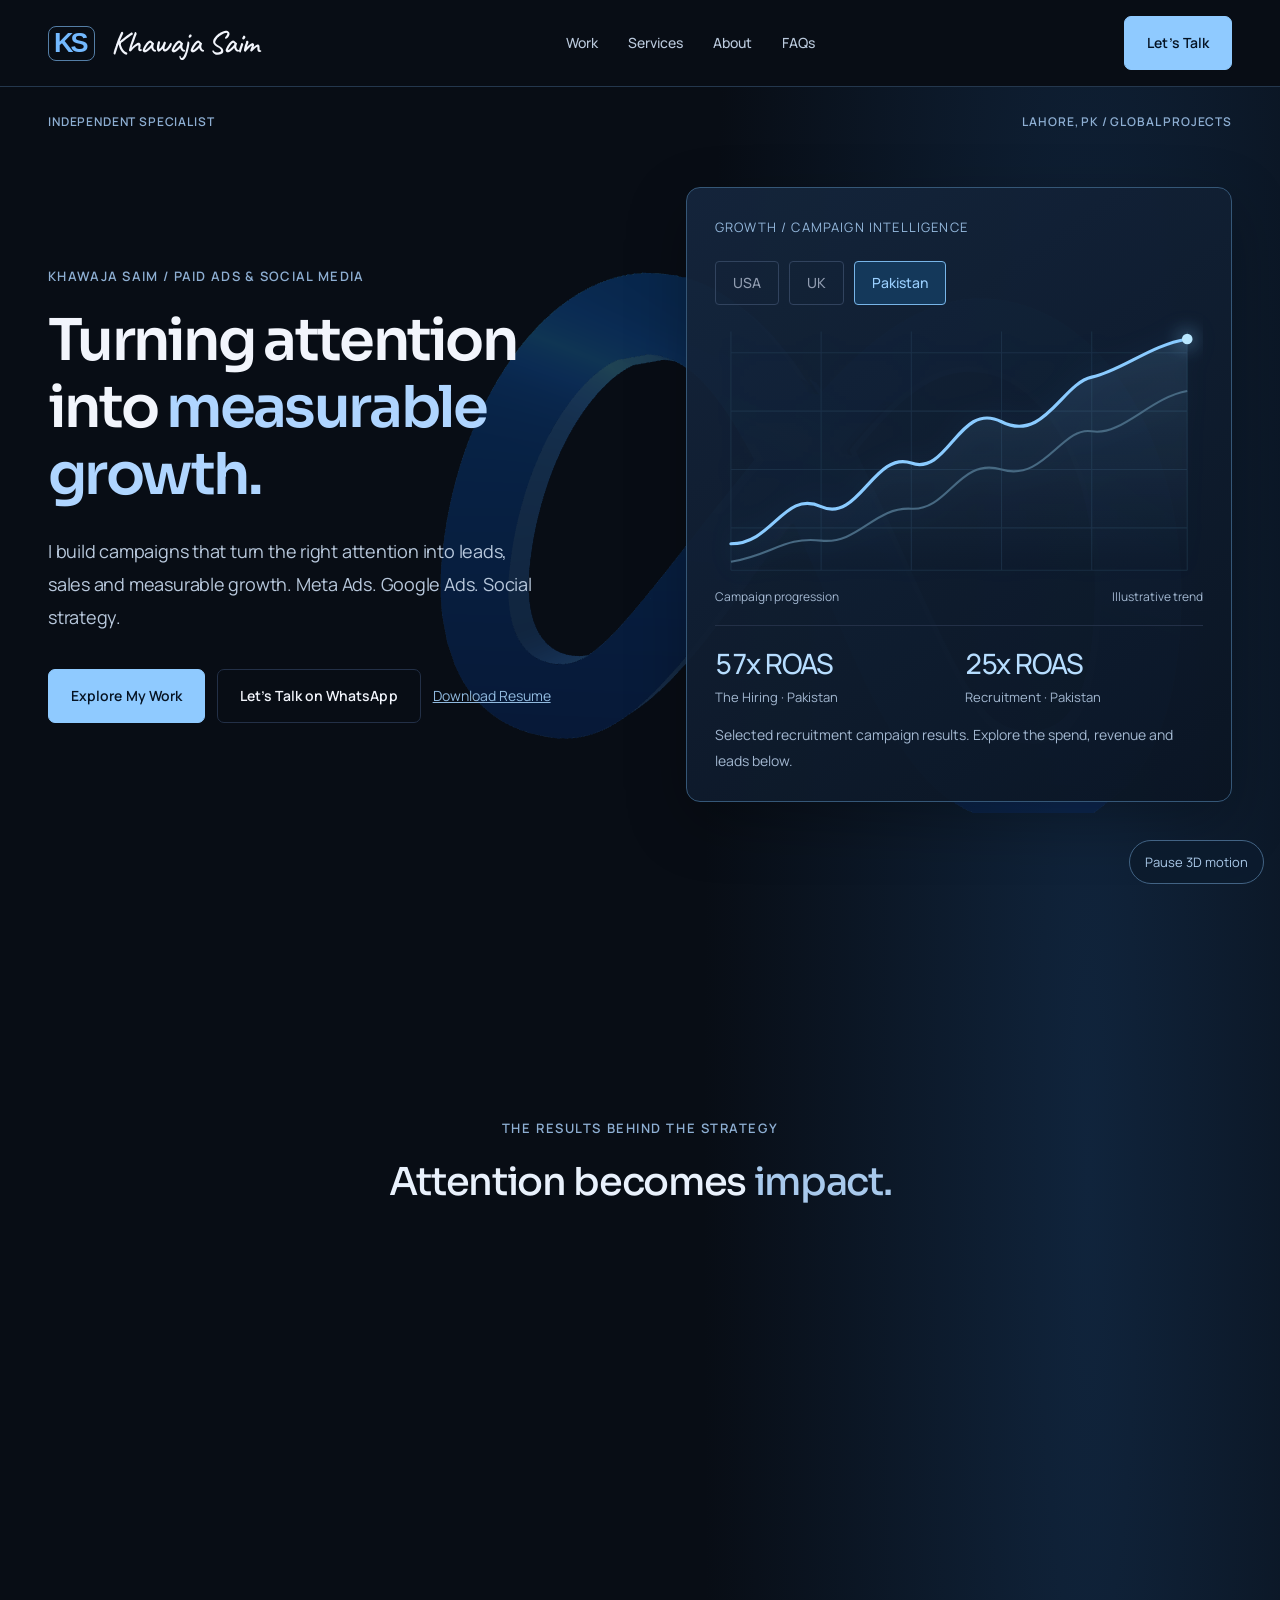
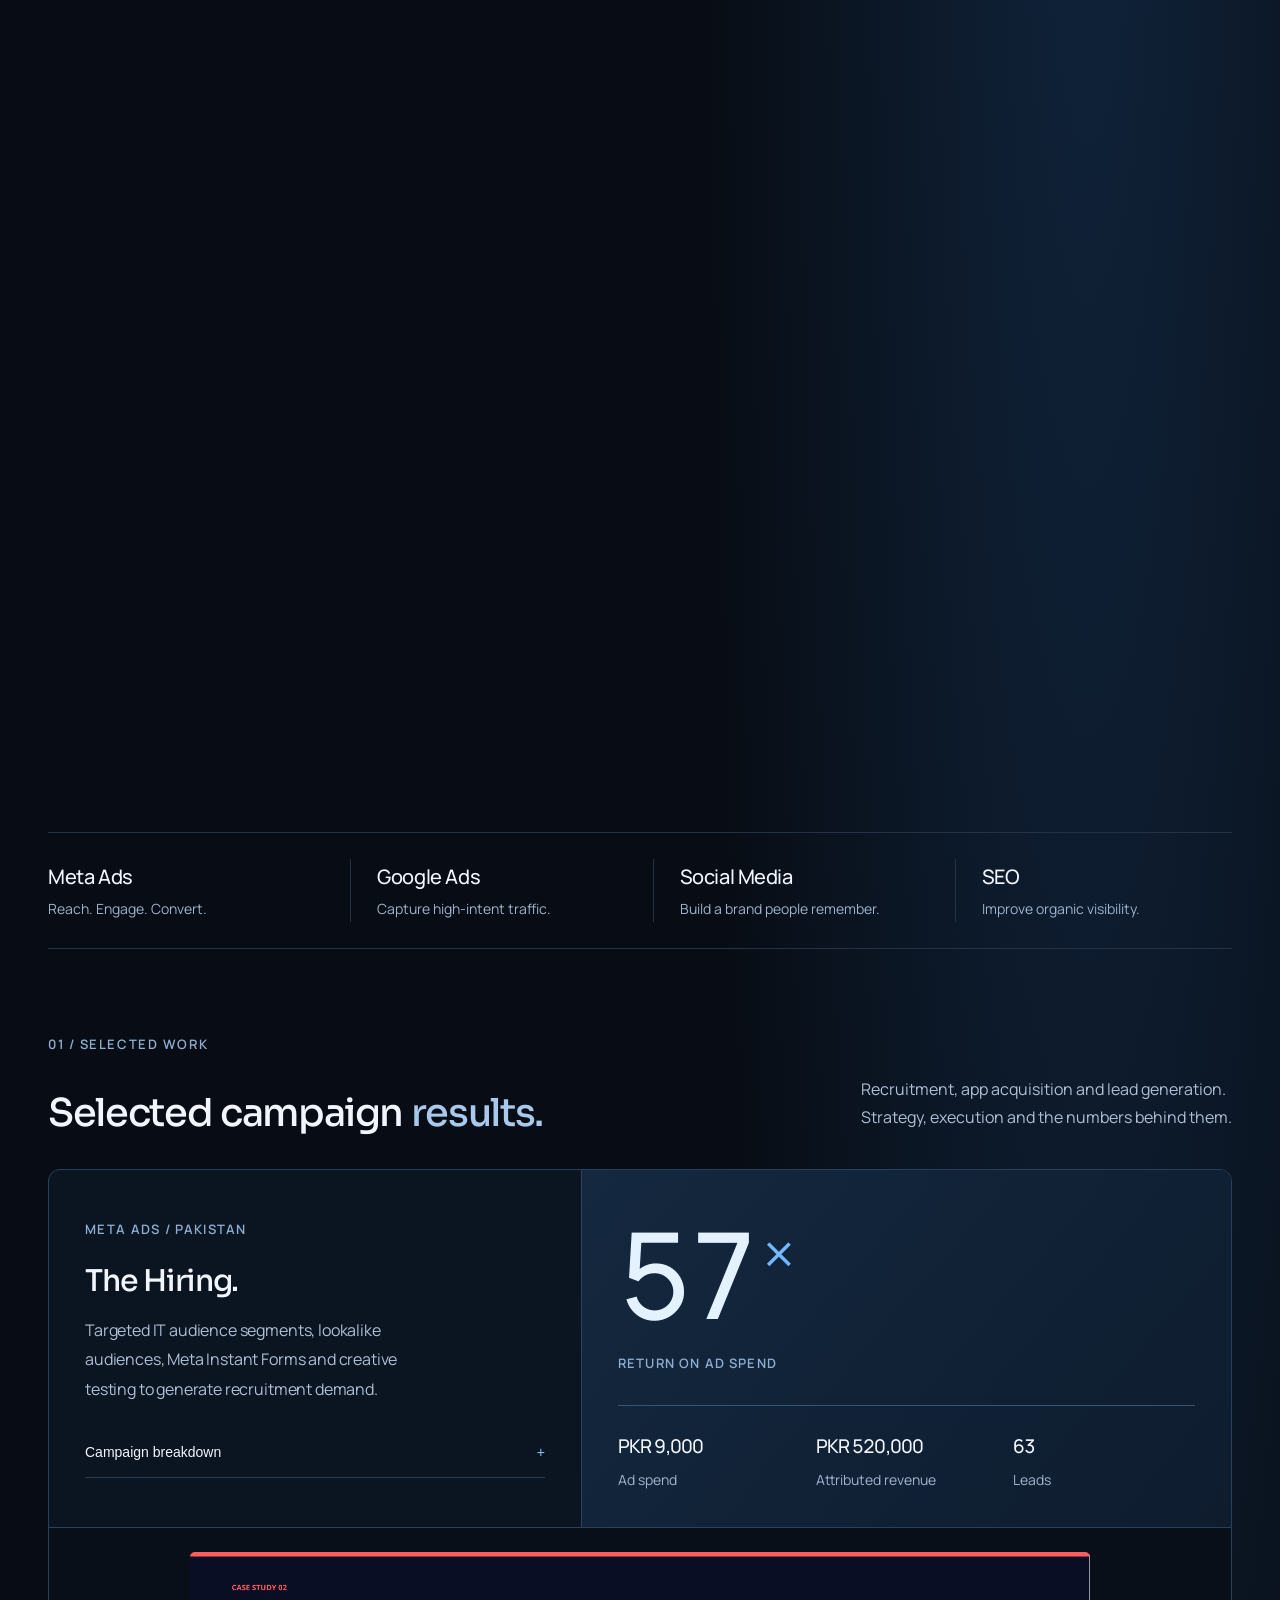
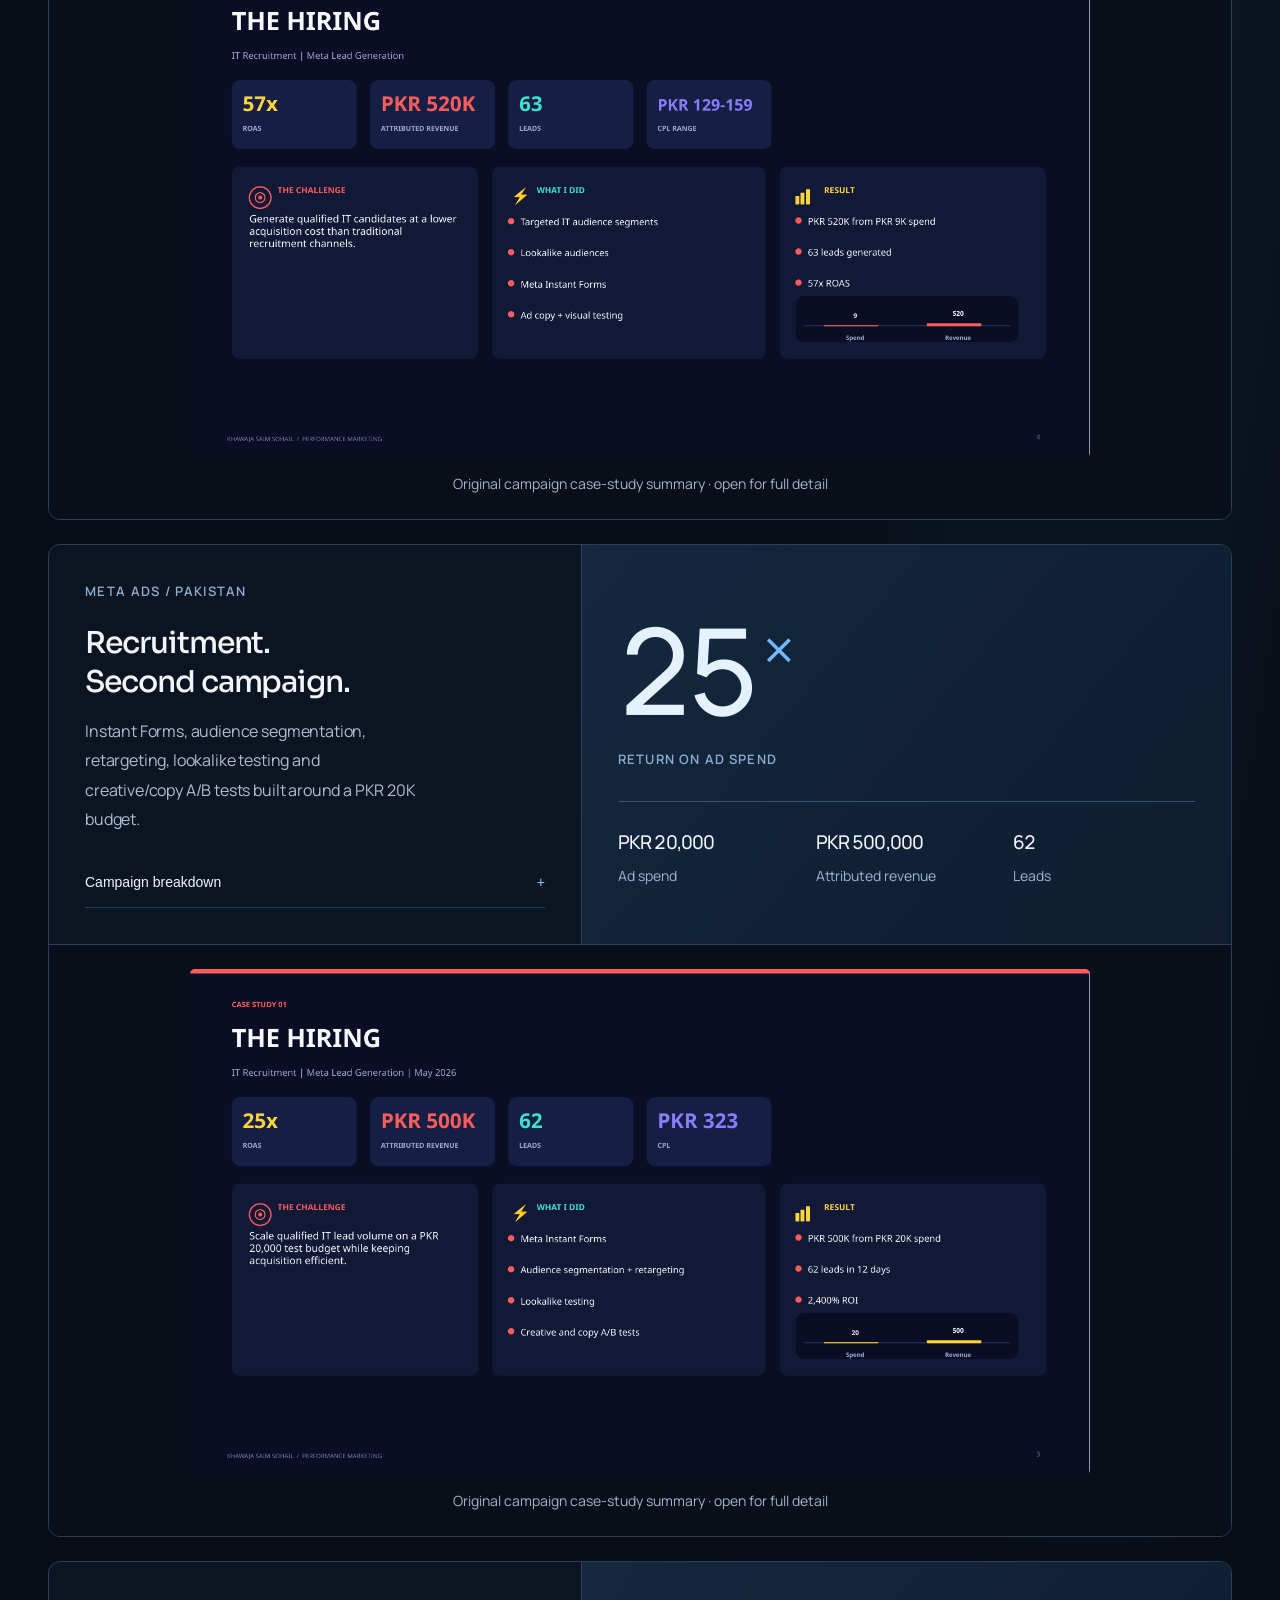
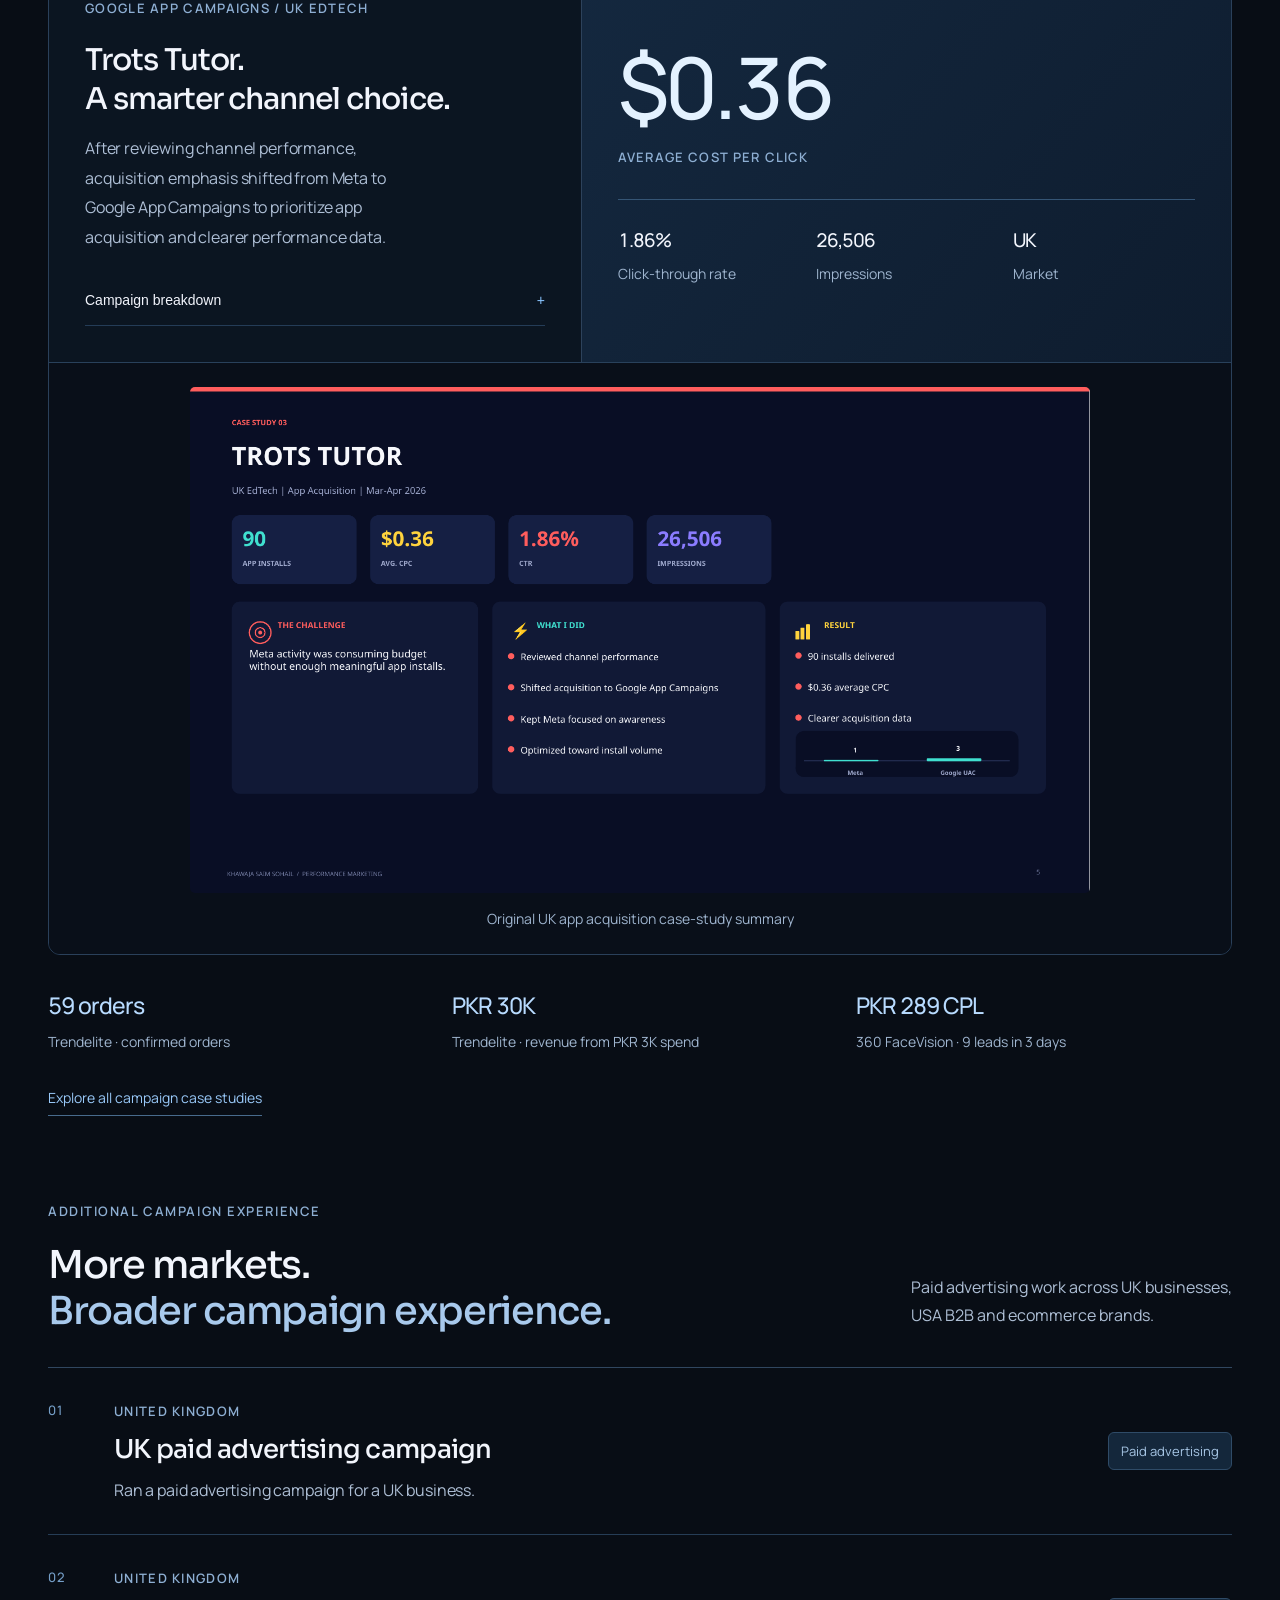
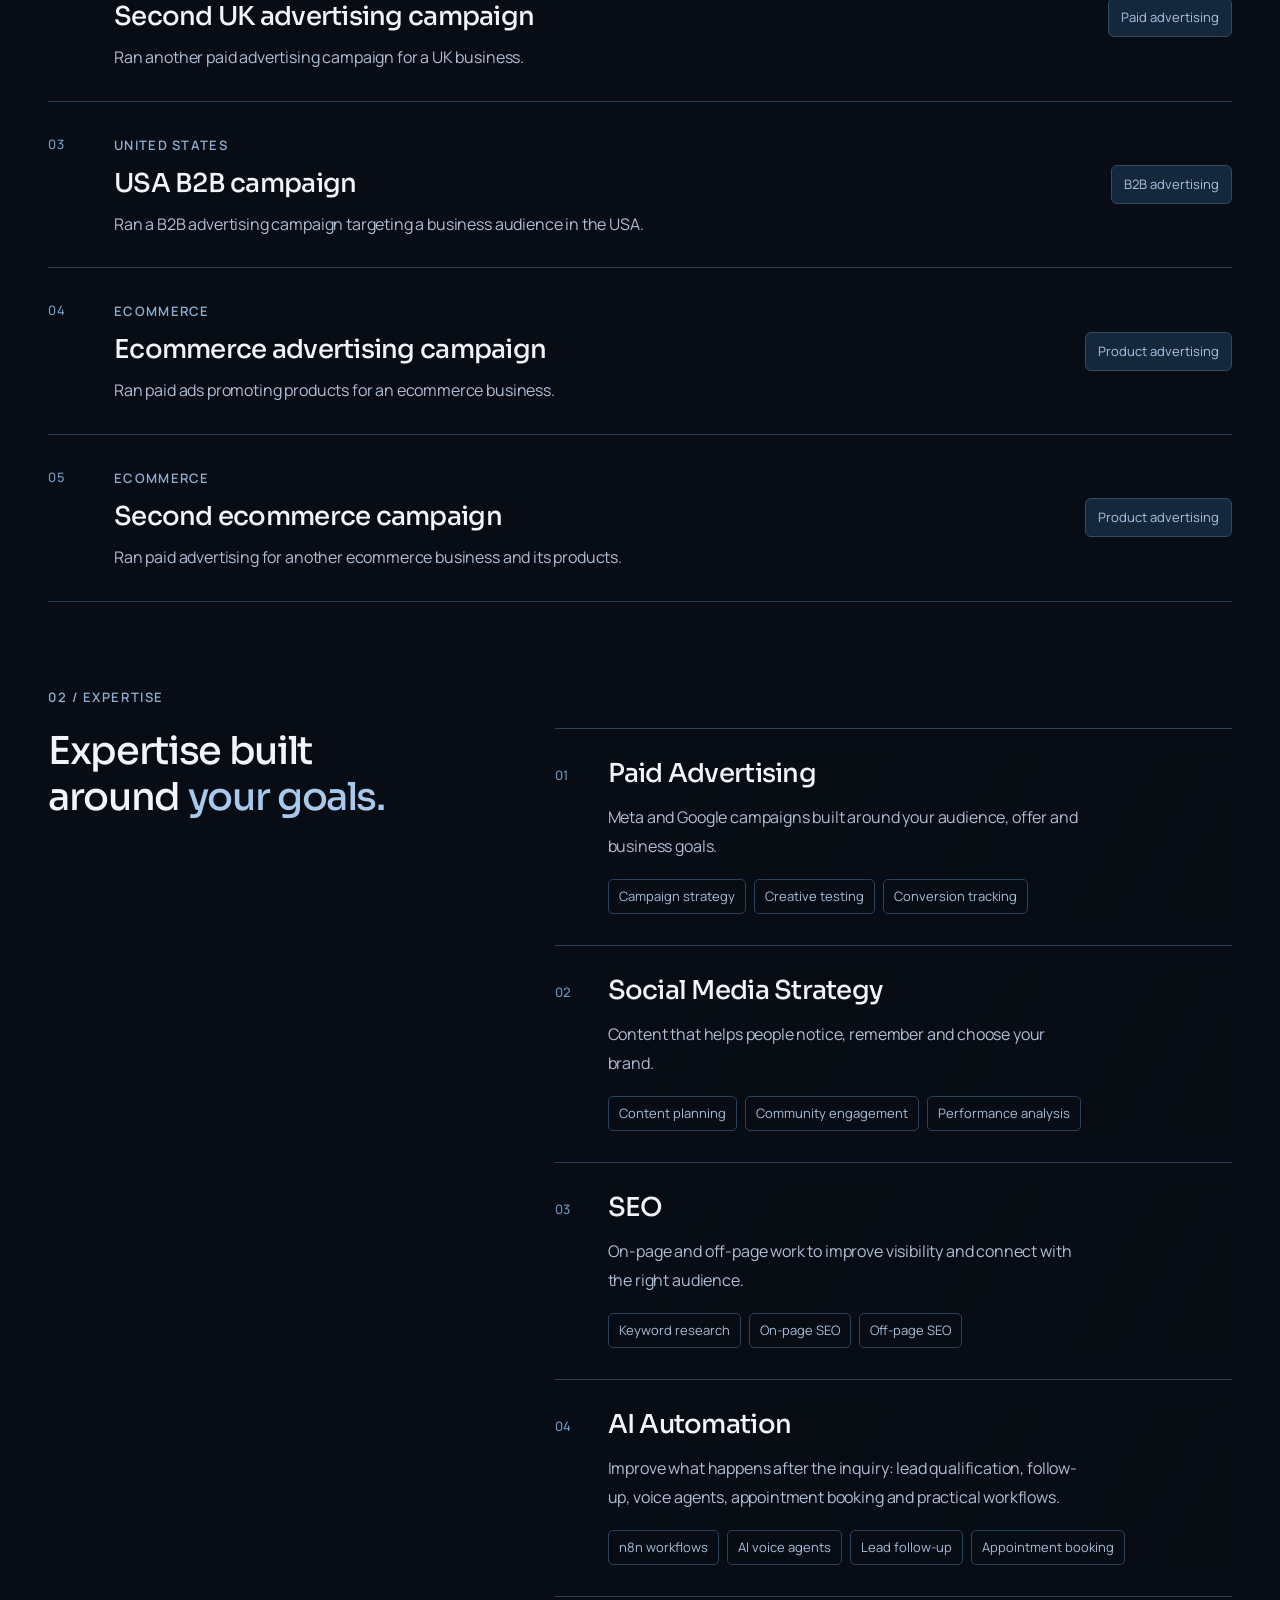
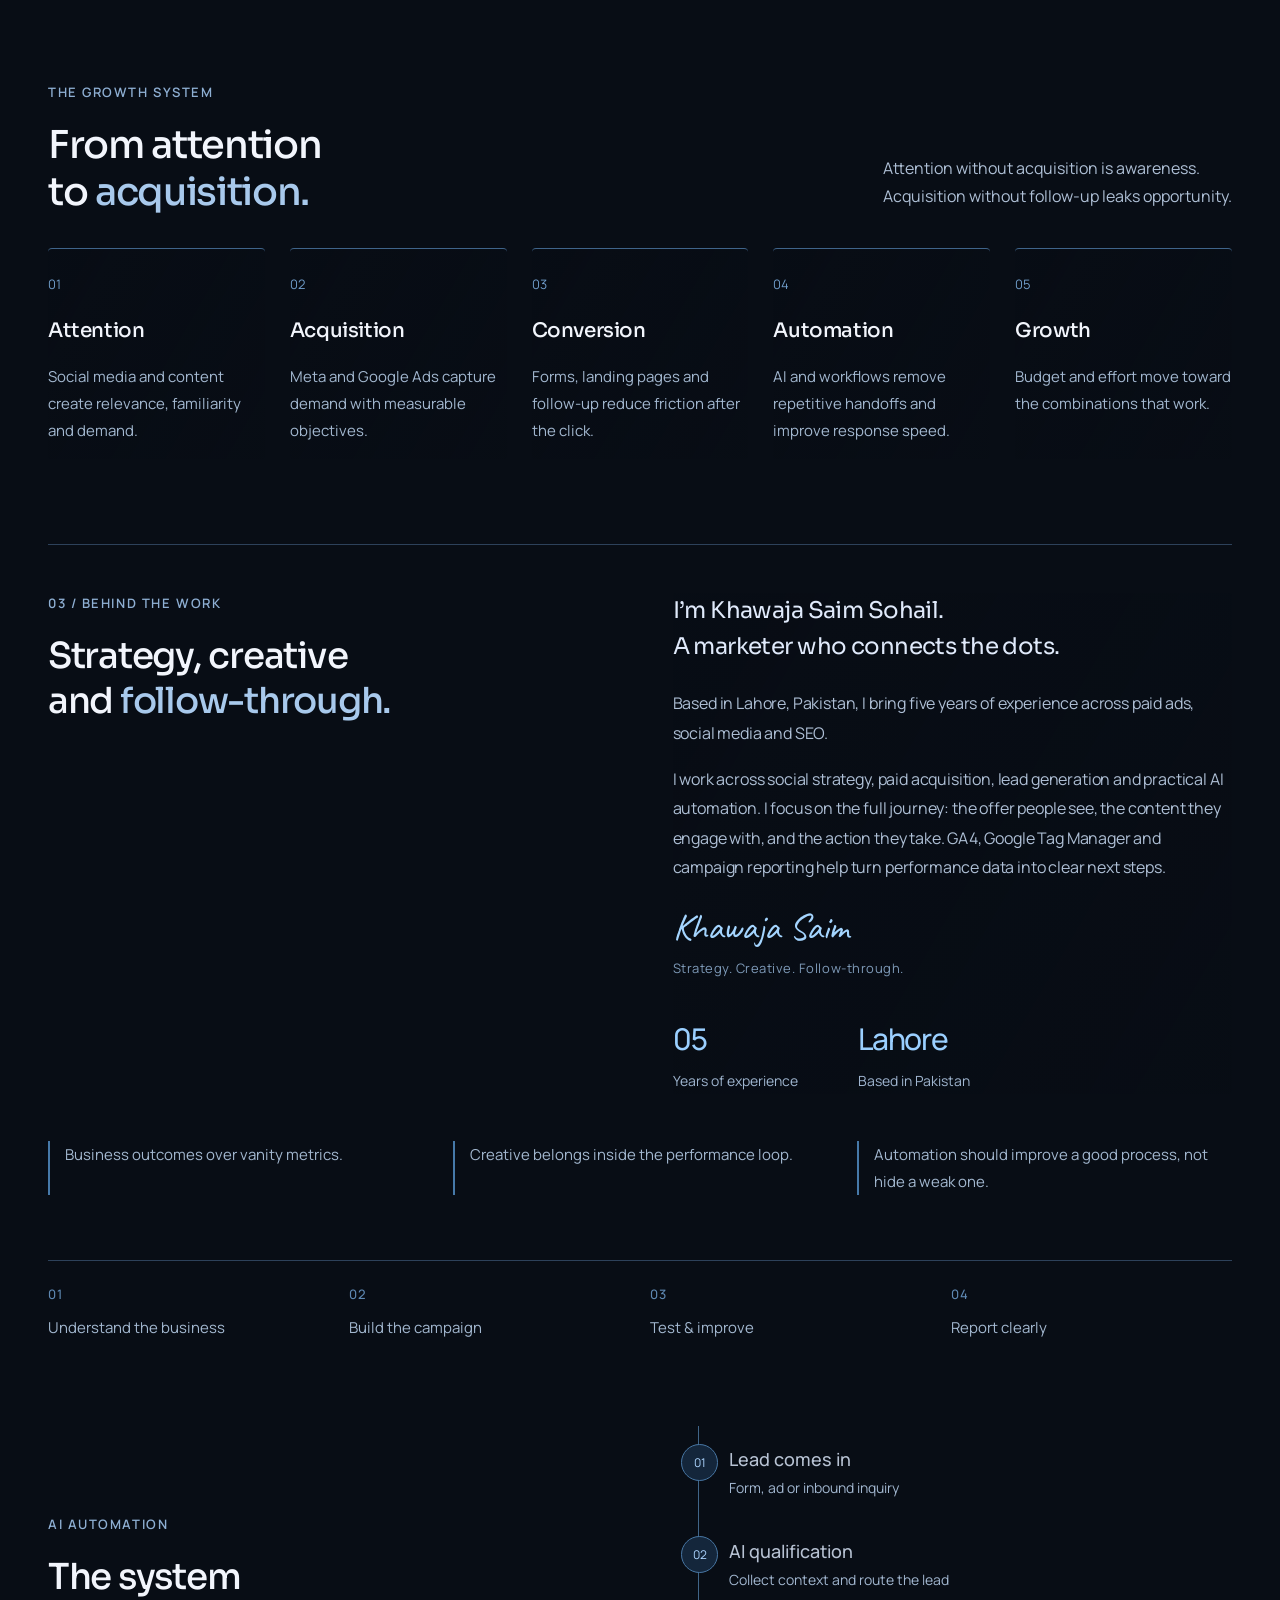
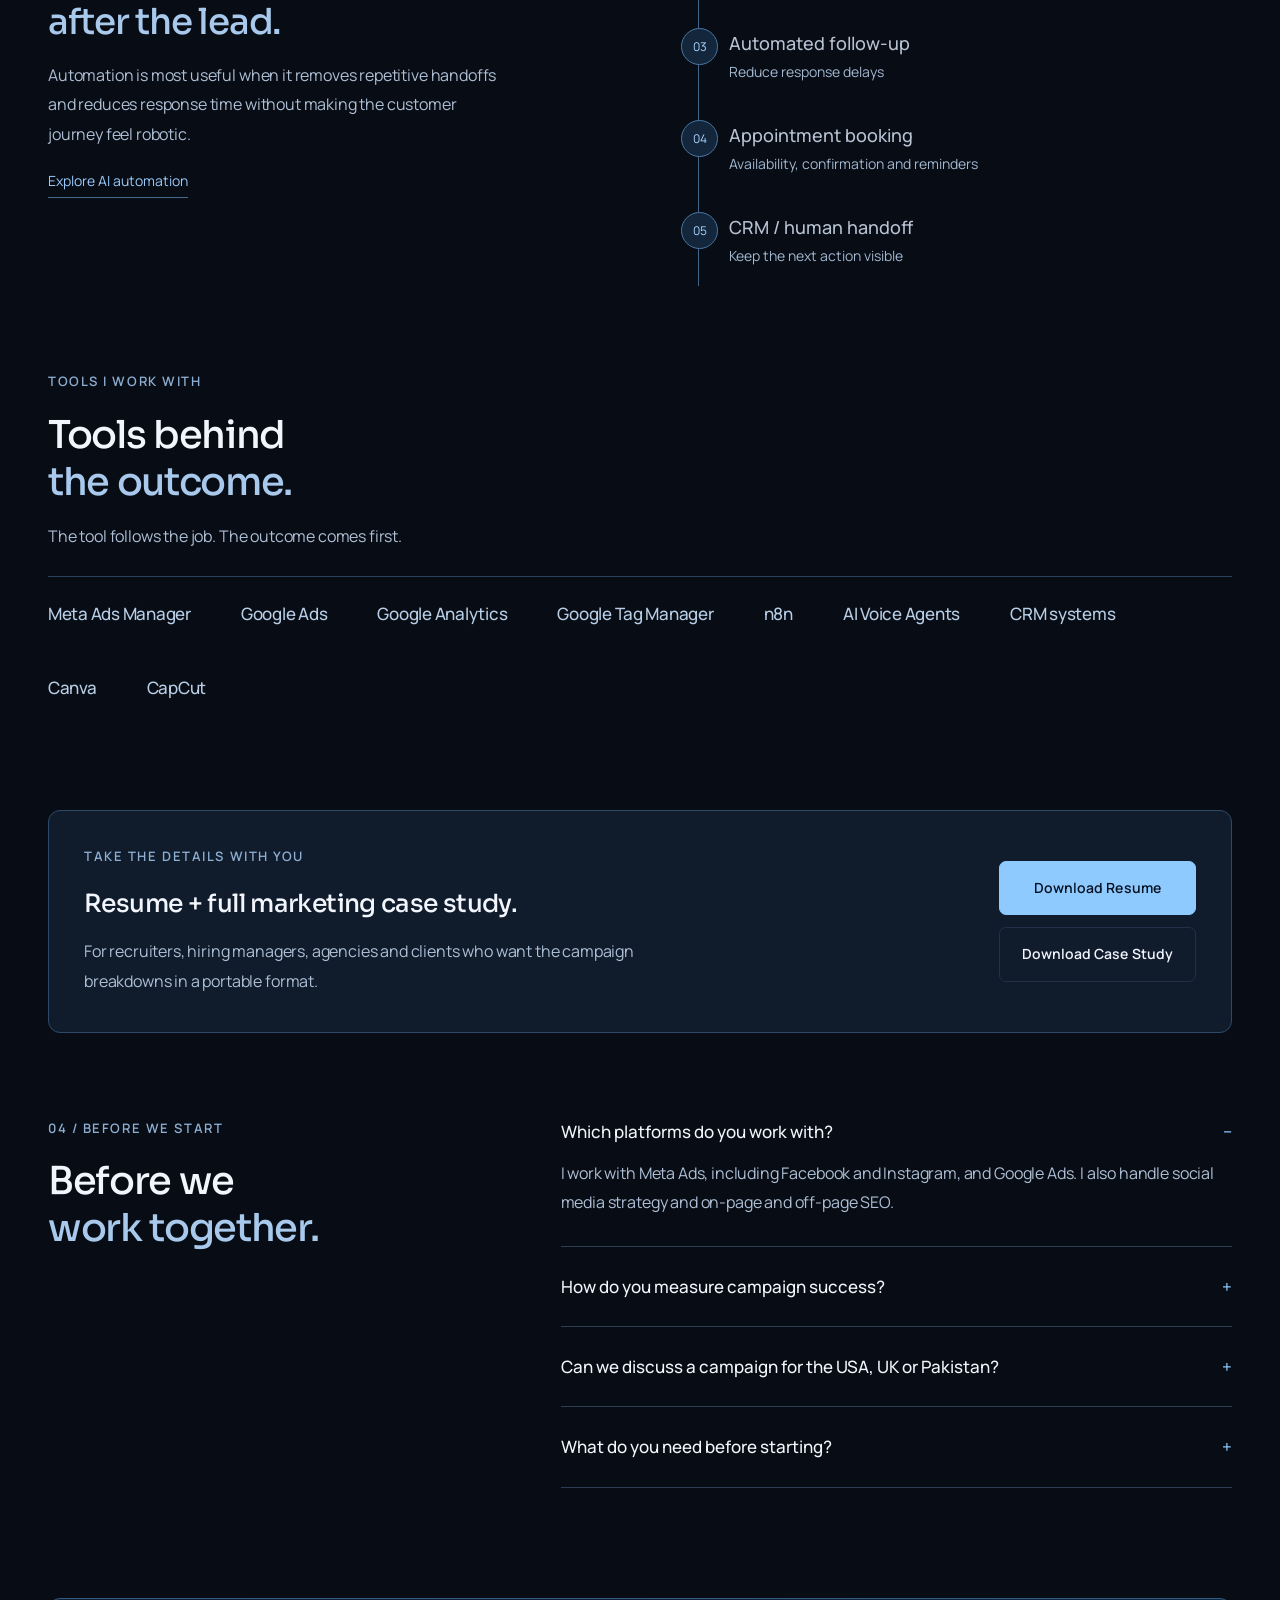
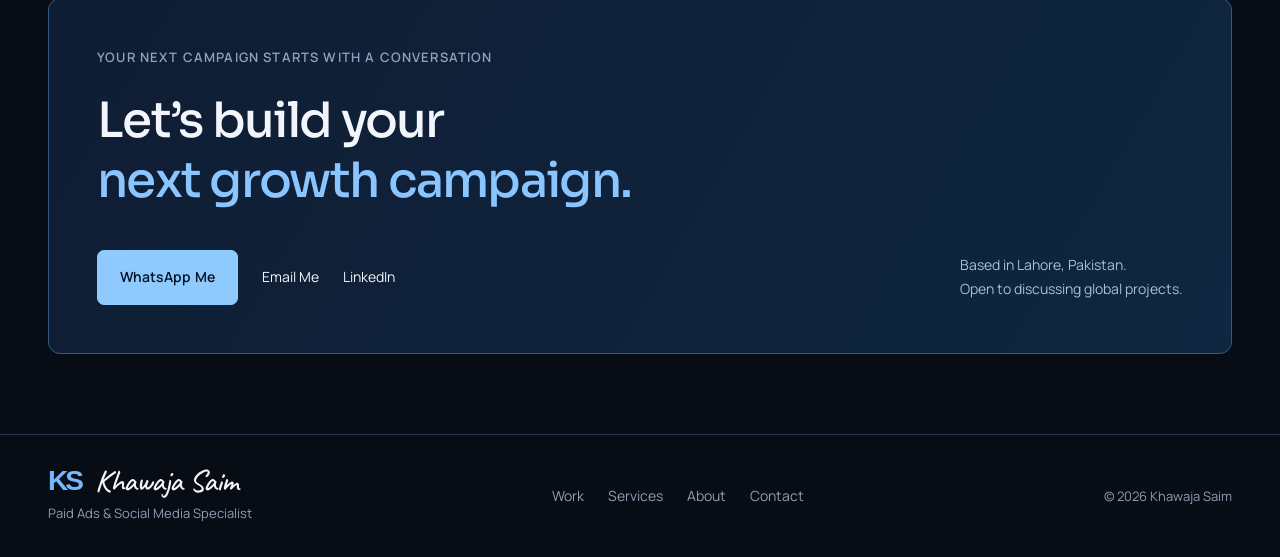
==== commit 9657e2f0: "Add files via upload" ====
--- a/index.html
+++ b/index.html
@@ -1,178 +1,44 @@
-<!DOCTYPE html>
+<!doctype html>
+<html lang="en"><head><meta charset="utf-8"><meta name="viewport" content="width=device-width,initial-scale=1"><title>Khawaja Saim | Meta Ads, Google Ads & Social Media Specialist</title><meta name="description" content="Khawaja Saim is a Lahore-based paid ads and social media specialist. Explore Meta Ads campaign results, Google Ads services, social media strategy and SEO."><meta name="theme-color" content="#101717"><link rel="icon" href="data:image/svg+xml,%3Csvg xmlns='http://www.w3.org/2000/svg' viewBox='0 0 64 64'%3E%3Crect width='64' height='64' rx='14' fill='%23101717'/%3E%3Ctext x='32' y='43' text-anchor='middle' font-size='32' fill='%23bef179'%3EKS%3C/text%3E%3C/svg%3E"><link rel="preconnect" href="https://fonts.googleapis.com"><link rel="preconnect" href="https://fonts.gstatic.com" crossorigin><link href="https://fonts.googleapis.com/css2?family=Manrope:wght@400;500;600;700&family=Sora:wght@400;500;600&family=Caveat:wght@500;600&display=swap" rel="stylesheet"><style>
+:root{--bg:#101717;--panel:#151e1d;--text:#f5f3eb;--muted:#a6b2ae;--line:#303b37;--green:#bef179}*{box-sizing:border-box}html{scroll-behavior:smooth;scroll-padding-top:100px}body{margin:0;background:var(--bg);color:var(--text);font-family:Arial,Helvetica,sans-serif;font-size:16px;line-height:1.65}a{color:inherit;text-decoration:none}button{font:inherit;cursor:pointer}button,a,summary{touch-action:manipulation}button:focus-visible,a:focus-visible,summary:focus-visible{outline:2px solid var(--green);outline-offset:5px}::selection{background:var(--green);color:var(--bg)}.wrap{max-width:1240px;margin:auto;padding:0 38px}header{border-bottom:1px solid var(--line);background:rgba(16,23,23,.96);position:sticky;top:0;z-index:20}.nav{min-height:88px;display:flex;align-items:center;justify-content:space-between;gap:28px}.brand{display:flex;align-items:center;gap:14px;font-size:18px}.monogram{font:36px Georgia;color:var(--green);letter-spacing:-4px}nav{display:flex;gap:30px;color:var(--muted);font-size:14px}nav a:hover{color:var(--green)}.button{display:inline-flex;align-items:center;justify-content:center;padding:13px 23px;border-radius:9px;border:1px solid var(--line);font-weight:600;font-size:14px;transition:background .2s,transform .2s}.button:hover{transform:translateY(-2px);background:#253027}.button.primary{background:var(--green);color:#162017;border-color:var(--green)}.button.primary:hover{background:#d3ffa0}.eyebrow{font-size:12px;letter-spacing:2px;text-transform:uppercase;color:var(--muted);margin:0 0 24px}.hero{display:grid;grid-template-columns:1.06fr 1fr;gap:64px;align-items:center;padding:80px 0 70px}h1{font:clamp(44px,5.3vw,72px)/1.08 Georgia,serif;letter-spacing:-2px;margin:0 0 27px}h1 span{color:var(--green)}.intro{max-width:475px;color:#c4ccc8;font-size:18px;line-height:1.75}.actions{display:flex;gap:13px;flex-wrap:wrap;margin-top:30px}.dashboard{border:1px solid var(--line);border-radius:18px;padding:26px;background:linear-gradient(150deg,#19221e,#111919);position:relative;overflow:hidden}.dash-top{display:flex;justify-content:space-between;gap:12px;align-items:center;margin-bottom:22px}.dash-top span{font-size:12px;color:var(--muted);letter-spacing:1px}.markets{display:flex;gap:8px;flex-wrap:wrap}.market{background:transparent;color:var(--muted);border:1px solid var(--line);padding:7px 13px;border-radius:7px;font-size:14px}.market[aria-pressed=true]{border-color:var(--green);color:var(--green);background:#243022}.chart{width:100%;height:auto;display:block}.chart text{font:12px Arial;fill:#a6b2ae}.grid{stroke:#29352e;stroke-width:1}.curve{fill:none;stroke:var(--green);stroke-width:3;stroke-linecap:round;stroke-dasharray:650;stroke-dashoffset:650;animation:draw 2.2s ease forwards}.secondary-curve{fill:none;stroke:#60766a;stroke-width:2}.graph-dot{fill:var(--green);filter:drop-shadow(0 0 7px #9acb62)}@keyframes draw{to{stroke-dashoffset:0}}.chart-footer{display:flex;justify-content:space-between;color:var(--muted);font-size:12px;margin-bottom:18px}.results-strip{display:grid;grid-template-columns:1fr 1fr;gap:12px;border-top:1px solid var(--line);padding-top:18px}.results-strip strong{display:block;font:30px Georgia;color:var(--green)}.results-strip small{color:var(--muted);font-size:12px}.market-detail{font-size:14px;color:var(--muted);margin:12px 0 0;min-height:46px}.capabilities{display:grid;grid-template-columns:repeat(4,1fr);border-top:1px solid var(--line);border-bottom:1px solid var(--line);padding:30px 0;gap:25px}.capabilities div{padding-left:26px;border-left:1px solid var(--line)}.capabilities div:first-child{padding-left:0;border:0}.capabilities b{display:block;font-size:16px}.capabilities span{font-size:13px;color:var(--muted)}.service-symbol{color:var(--green);font-size:30px;line-height:1.2;display:block;margin-bottom:12px}section{padding:75px 0 0}.section-heading{display:flex;align-items:center;gap:28px;margin-bottom:32px}h2{font:clamp(30px,3.7vw,43px)/1.2 Georgia;margin:0;letter-spacing:-1px}.section-heading .rule{flex:1;height:1px;background:var(--line)}.section-heading small{font-size:11px;letter-spacing:1.5px;color:var(--muted);text-transform:uppercase}.cases{display:grid;grid-template-columns:1fr 1fr;gap:22px}.case{border:1px solid var(--line);border-radius:13px;padding:27px;background:linear-gradient(130deg,#17211d,#121a18)}.case-head{display:flex;justify-content:space-between;gap:18px}.case h3{font-size:18px;margin:0}.case-head small{color:var(--muted);font-size:12px}.case p{color:var(--muted);font-size:15px;max-width:350px}.stats{display:grid;grid-template-columns:repeat(3,1fr);gap:12px;margin:27px 0}.stats div{border-right:1px solid var(--line)}.stats div:last-child{border:0}.stats b{display:block;font-size:19px}.stats span{font-size:12px;color:var(--muted)}.return{display:flex;align-items:center;gap:20px;border:1px solid #435535;border-radius:8px;padding:15px;background:#1c281d}.return b{font:32px Georgia;color:var(--green);white-space:nowrap}.return span{color:var(--muted);font-size:13px;line-height:1.5}.services{display:grid;grid-template-columns:repeat(3,1fr);gap:34px}.service{border-left:1px solid var(--line);padding-left:30px}.service:first-child{border:0;padding:0}.service h3{font:26px Georgia;margin:14px 0}.service p{color:var(--muted);font-size:15px}ul{padding:0;list-style:none}li{margin:11px 0;font-size:14px;color:#c2cbc5}li:before{content:'✓';display:inline-flex;align-items:center;justify-content:center;width:20px;height:20px;background:#253321;color:var(--green);border-radius:50%;margin-right:10px}.about{display:grid;grid-template-columns:.65fr 1fr;gap:70px;padding:42px;background:#151f1b;border-radius:12px;border:1px solid var(--line)}.about p{color:var(--muted);margin-top:0}.about p:last-child{margin-bottom:0}.about strong{color:var(--text);font-weight:500}.process{display:grid;grid-template-columns:repeat(4,1fr);gap:26px;margin-top:38px}.process span{font:26px Georgia;color:var(--green)}.process h3{font-size:16px;margin:12px 0 7px}.process p{font-size:14px;color:var(--muted);margin:0}details{border:1px solid var(--line);background:#141d19;border-radius:9px;margin-bottom:12px;padding:19px 23px}summary{cursor:pointer;font-weight:500;list-style:none;display:flex;justify-content:space-between;gap:15px}summary:after{content:'+';color:var(--green)}details[open] summary:after{content:'−'}details p{color:var(--muted);font-size:15px;margin:14px 0 2px;max-width:850px}.contact{margin:70px 0 65px;background:radial-gradient(ellipse at 75% 50%,#283a20,transparent 70%),#18241b;border:1px solid #536b3d;border-radius:15px;padding:45px;display:grid;grid-template-columns:1fr auto;gap:30px;align-items:center}.contact h2{max-width:600px;font-size:clamp(34px,4vw,48px)}.contact .eyebrow{margin-bottom:14px}.contact p{font-size:14px;color:var(--muted);margin-bottom:0;max-width:230px}.contact-actions{display:flex;flex-direction:column;gap:14px;align-items:flex-start}.contact-actions a:last-child{font-size:14px;color:var(--muted);text-decoration:underline}footer{border-top:1px solid var(--line);padding:29px 0}.footer-inner{display:flex;justify-content:space-between;gap:30px;align-items:center}.footer-inner p{font-size:12px;color:var(--muted);margin:4px 0}.footer-links{display:flex;gap:24px;font-size:13px;color:var(--muted)}.skip{position:absolute;top:-60px}.skip:focus{top:8px;background:var(--green);color:#101717;padding:12px;z-index:40}@media(max-width:960px){.hero{gap:30px}.wrap{padding:0 25px}.stats b{font-size:16px}.section-heading small{display:none}.about{gap:35px}.nav{gap:15px}nav{gap:18px}}@media(max-width:760px){.nav{min-height:76px;flex-wrap:wrap;padding-top:14px;padding-bottom:14px}.nav>.button{margin-left:auto}nav{order:3;width:100%;justify-content:space-between}.brand{font-size:16px}.hero{grid-template-columns:1fr;padding-top:45px;gap:40px}h1{font-size:50px;letter-spacing:-1.5px}.dashboard{max-width:550px;width:100%;padding:22px}.capabilities{grid-template-columns:1fr 1fr;gap:25px}.capabilities div:nth-child(3){padding-left:0;border:0}.cases,.services,.about,.contact{grid-template-columns:1fr}.service{border:0;border-top:1px solid var(--line);padding:25px 0 0}.service:first-child{padding:0}.services{gap:20px}.process{grid-template-columns:1fr 1fr}.about{padding:28px;gap:25px}section{padding-top:55px}.contact{padding:30px;margin-top:50px}.footer-inner{flex-wrap:wrap}.section-heading{gap:15px}.stats b{font-size:17px}.case{padding:22px}.return b{font-size:29px}}@media(max-width:380px){.wrap{padding:0 18px}h1{font-size:43px}.nav>.button{padding:10px 13px}.case-head{flex-wrap:wrap}.stats{gap:8px}.stats b{font-size:15px}.return{gap:12px}.return b{font-size:25px}}@media(prefers-reduced-motion:reduce){html{scroll-behavior:auto}*{animation:none!important;transition:none!important}.curve{stroke-dashoffset:0}}
 
-<html lang="en">
-<head>
-<meta charset="utf-8"/>
-<meta content="width=device-width,initial-scale=1,viewport-fit=cover" name="viewport"/>
-<title>Khawaja Saim | Performance Marketing &amp; AI Automation</title>
-<meta content="I'm a performance marketer specializing in social media, Meta Ads, Google Ads, lead generation and AI automation. See 57x ROAS proof." name="description"/>
-<meta content="index,follow,max-image-preview:large" name="robots"/>
-<link href="https://khawajasaim.github.io/Khawaja-Saim/" rel="canonical"/>
-<link href="assets/ks-mark.svg" rel="icon" type="image/svg+xml"/>
-<meta content="#0B0D0F" name="theme-color"/>
-<meta content="Khawaja Saim Sohail" name="author"/>
-<meta content="website" property="og:type"/>
-<meta content="Khawaja Saim" property="og:site_name"/>
-<meta content="en_US" property="og:locale"/>
-<meta content="Khawaja Saim | Performance Marketing &amp; AI Automation" property="og:title"/>
-<meta content="I'm a performance marketer specializing in social media, Meta Ads, Google Ads, lead generation and AI automation. See 57x ROAS proof." property="og:description"/>
-<meta content="https://khawajasaim.github.io/Khawaja-Saim/" property="og:url"/>
-<meta content="https://khawajasaim.github.io/Khawaja-Saim/assets/og-cover.png" property="og:image"/>
-<meta content="1200" property="og:image:width"/>
-<meta content="630" property="og:image:height"/>
-<meta content="summary_large_image" name="twitter:card"/>
-<meta content="Khawaja Saim | Performance Marketing &amp; AI Automation" name="twitter:title"/>
-<meta content="Khawaja Saim is a performance marketer specializing in social media, Meta Ads, Google Ads, lead generation and AI automation. See 57x ROAS proof." name="twitter:description"/>
-<meta content="https://khawajasaim.github.io/Khawaja-Saim/assets/og-cover.png" name="twitter:image"/>
-<link href="https://www.linkedin.com/in/khawajasaim" rel="me"/>
-<link href="styles.css?v=20260902-nav3" rel="stylesheet"/>
-<script async="" src="https://www.googletagmanager.com/gtag/js?id=G-KCSNS8PYEG"></script>
-<script>window.dataLayer=window.dataLayer||[];function gtag(){dataLayer.push(arguments)}gtag('js',new Date());gtag('config','G-KCSNS8PYEG');</script>
-<script type="application/ld+json">{"@context":"https://schema.org","@graph":[{"@type":"Person","@id":"https://khawajasaim.github.io/Khawaja-Saim/#person","name":"Khawaja Saim Sohail","alternateName":"Khawaja Saim","url":"https://khawajasaim.github.io/Khawaja-Saim/","image":"https://khawajasaim.github.io/Khawaja-Saim/assets/khawaja-saim-cutout-centered.png","jobTitle":"Social Media and Performance Marketing Specialist","description":"Social Media and Performance Marketing Specialist focused on social media strategy, Meta Ads, Google Ads, lead generation and AI marketing automation.","sameAs":["https://www.linkedin.com/in/khawajasaim","https://github.com/khawajasaim"],"address":{"@type":"PostalAddress","addressLocality":"Lahore","addressCountry":"PK"},"knowsAbout":["Social Media Marketing","Performance Marketing","Meta Ads","Google Ads","Lead Generation","Campaign Optimization","AI Marketing Automation","n8n Workflows","AI Voice Agents","Google Analytics 4","Google Tag Manager"]},{"@type":"WebSite","@id":"https://khawajasaim.github.io/Khawaja-Saim/#website","url":"https://khawajasaim.github.io/Khawaja-Saim/","name":"Khawaja Saim","publisher":{"@id":"https://khawajasaim.github.io/Khawaja-Saim/#person"},"inLanguage":"en"},{"@type":"WebPage","@id":"https://khawajasaim.github.io/Khawaja-Saim/#webpage","url":"https://khawajasaim.github.io/Khawaja-Saim/","name":"Khawaja Saim | Performance Marketing, Social Media & AI Automation","description":"Im a Social Media and Performance Marketing Specialist working across Meta Ads, Google Ads, lead generation and AI marketing automation.","isPartOf":{"@id":"https://khawajasaim.github.io/Khawaja-Saim/#website"},"about":{"@id":"https://khawajasaim.github.io/Khawaja-Saim/#person"},"inLanguage":"en"}]}</script>
-</head>
-<body class="premium-page page-home">
-<a class="skip-link" href="#main">Skip to content</a>
-<header class="site-header">
-<div class="wrap nav">
-<a aria-label="Khawaja Saim home" class="brand" href="index.html"><span class="brand-mark">KS</span><span class="brand-name">Khawaja Saim</span></a>
-<nav aria-label="Primary navigation" class="nav-links">
-<a href="case-studies.html">Work</a>
-<div class="nav-service">
-<button aria-expanded="false" aria-haspopup="true" class="nav-service-trigger" type="button">Services <span aria-hidden="true">⌄</span></button>
-<div class="service-dropdown" role="menu">
-<div class="service-dropdown-head"><span>Growth services</span><small>Attention → Acquisition → Automation</small></div>
-<a href="social-media-marketing.html" role="menuitem"><b>01</b><span><strong>Social Media</strong><small>Strategy, content systems &amp; organic growth</small></span><i>↗</i></a>
-<a href="paid-ads.html" role="menuitem"><b>02</b><span><strong>Performance Marketing</strong><small>Meta Ads, Google Ads &amp; lead generation</small></span><i>↗</i></a>
-<a href="ai-automation.html" role="menuitem"><b>03</b><span><strong>AI Automation</strong><small>Lead follow-up, voice agents &amp; workflows</small></span><i>↗</i></a>
-</div>
-</div>
-<a href="about.html">About</a>
-<a href="case-studies.html#results">Results</a>
-<a href="contact.html">Contact</a>
-</nav>
-<a class="nav-cta" href="https://wa.me/923044828634?text=Hi%20Khawaja%20Saim%2C%20I%20found%20your%20portfolio%20and%20would%20like%20to%20discuss%20a%20project." rel="noopener" target="_blank"><span class="dot"></span>Let's Talk</a>
-<button aria-controls="mobile-menu" aria-expanded="false" aria-label="Open navigation" class="menu-toggle" type="button"><span></span><span></span></button>
-</div>
-<nav aria-hidden="true" aria-label="Mobile navigation" class="mobile-panel" id="mobile-menu">
-<a href="case-studies.html">Work <span>↗</span></a>
-<div class="mobile-services">
-<button aria-expanded="false" class="mobile-services-trigger" type="button">Services <span>+</span></button>
-<div class="mobile-services-list">
-<a href="social-media-marketing.html"><b>01</b><span>Social Media</span></a>
-<a href="paid-ads.html"><b>02</b><span>Performance Marketing</span></a>
-<a href="ai-automation.html"><b>03</b><span>AI Automation</span></a>
-</div>
-</div>
-<a href="about.html">About <span>↗</span></a>
-<a href="case-studies.html#results">Results <span>↗</span></a>
-<a href="contact.html">Contact <span>↗</span></a>
-<a class="nav-cta" href="https://wa.me/923044828634?text=Hi%20Khawaja%20Saim%2C%20I%20found%20your%20portfolio%20and%20would%20like%20to%20discuss%20a%20project." rel="noopener" target="_blank">Let's Talk on WhatsApp</a>
-</nav>
-</header>
-<main id="main">
-<section class="hero">
-<div class="wrap hero-grid">
-<div class="hero-copy reveal">
-<span class="eyebrow">Social Media &amp; Performance Marketing Specialist</span>
-<h1>I build growth systems that turn <span class="display-serif accent">attention</span> into revenue.</h1>
-<p class="lede">Social media creates attention. Paid acquisition turns it into demand. AI automation makes the system behind acquisition faster, clearer and easier to operate.</p>
-<div class="btn-row">
-<a class="btn btn-primary" href="https://wa.me/923044828634?text=Hi%20Khawaja%20Saim%2C%20I%20found%20your%20portfolio%20and%20would%20like%20to%20discuss%20a%20project." rel="noopener" target="_blank">Let's Talk on WhatsApp <span aria-hidden="true">↗</span></a>
-<a class="btn btn-secondary" href="#work">View Case Studies</a>
-<a class="text-link" download="" href="assets/Khawaja-Saim-Resume.pdf">Download Resume</a>
-</div>
-<div class="hero-meta"><span>Meta &amp; Google Ads</span><span>Lead Generation</span><span>AI Marketing Automation</span></div>
-</div>
-<div aria-label="Khawaja Saim performance marketing proof visual" class="hero-art reveal">
-<div class="hero-proof"><small>Selected campaign proof</small><strong>57x</strong><p>PKR 9K ad spend → PKR 520K attributed revenue.</p></div>
-<img alt="Khawaja Saim, Social Media and Performance Marketing Specialist" class="hero-portrait" decoding="async" fetchpriority="high" height="900" src="https://khawajasaim.github.io/Khawaja-Saim/assets/khawaja-saim-cutout-centered.png?v=20260902-2" width="900"/>
-<div class="hero-axis"><b>Attention</b><span>→</span><b>Acquisition</b><span>→</span><b>Automation</b></div>
-</div>
-</div>
-</section>
-<section aria-label="Selected marketing results" class="results-strip" id="results">
-<div class="wrap results-grid">
-<div class="result reveal"><strong data-count="57" data-suffix="x">57x</strong><span>Best documented <i>ROAS</i></span></div>
-<div class="result reveal"><strong data-count="50" data-suffix="K+">50K+</strong><span>Organic <i>views</i></span></div>
-<div class="result reveal"><strong data-count="1.65" data-decimals="2" data-prefix="PKR " data-suffix="M+">PKR 1.65M+</strong><span>Revenue generated from <i>paid ads</i></span></div>
-</div>
-</section>
-<section aria-labelledby="brand-narrative" class="section">
-<div class="wrap manifesto reveal">
-<div class="manifesto-index">The positioning</div>
-<div class="manifesto-copy"><p id="brand-narrative"><strong>Attention without acquisition is awareness.</strong> Acquisition without follow-up leaks opportunity. I work across the system: social content, paid media and practical automation.</p></div>
-</div>
-</section>
-<section class="section section-border" id="services">
-<div class="wrap">
-<div class="section-head reveal"><div><span class="eyebrow">Three connected disciplines</span><h2>Not three services.<br/>One <span class="display-serif">growth system.</span></h2></div><p>Each layer has a different job. Together they connect audience attention to measurable acquisition and faster lead handling.</p></div>
-<div class="services-list">
-<a class="service-row reveal" href="social-media-marketing.html"><span class="service-num">01</span><h3 class="service-title">Social Media</h3><div class="service-body"><p>Build attention and brand clarity through structured content systems, channel strategy and consistent execution.</p><div class="service-tags"><span>Instagram</span><span>Facebook</span><span>LinkedIn</span><span>Content systems</span><span>Organic growth</span></div></div><span aria-hidden="true" class="service-arrow">↗</span></a>
-<a class="service-row reveal" href="paid-ads.html"><span class="service-num">02</span><h3 class="service-title">Performance Marketing</h3><div class="service-body"><p>Turn attention into measurable acquisition through Meta Ads, Google Ads, lead generation and disciplined testing.</p><div class="service-tags"><span>Meta Ads</span><span>Google Ads</span><span>Lead generation</span><span>Creative testing</span><span>Optimization</span></div></div><span aria-hidden="true" class="service-arrow">↗</span></a>
-<a class="service-row reveal" href="ai-automation.html"><span class="service-num">03</span><h3 class="service-title">AI Automation</h3><div class="service-body"><p>Improve the system behind acquisition with lead qualification, follow-up, voice agents, booking and workflow automation.</p><div class="service-tags"><span>n8n workflows</span><span>AI voice agents</span><span>Lead follow-up</span><span>Appointment booking</span></div></div><span aria-hidden="true" class="service-arrow">↗</span></a>
-</div>
-</div>
-</section>
-<section aria-labelledby="growth-system-title" class="section paper-section">
-<div class="wrap">
-<div class="section-head reveal"><div><span class="eyebrow">The growth system</span><h2 id="growth-system-title">Attention → Acquisition → <span class="display-serif">Automation.</span></h2></div><p>A simple operating model for moving from audience attention to a more efficient acquisition system.</p></div>
-<div class="growth-flow">
-<div class="growth-step reveal"><span class="num">01</span><h3>Attention</h3><p>Social media and content create relevance, familiarity and demand.</p></div>
-<div class="growth-step reveal"><span class="num">02</span><h3>Acquisition</h3><p>Meta and Google Ads capture demand with measurable campaign objectives.</p></div>
-<div class="growth-step reveal"><span class="num">03</span><h3>Conversion</h3><p>Lead handling, forms and follow-up reduce friction after the click.</p></div>
-<div class="growth-step reveal"><span class="num">04</span><h3>Automation</h3><p>AI and workflows remove repetitive steps and improve response speed.</p></div>
-<div class="growth-step reveal"><span class="num">05</span><h3>Growth</h3><p>Budget and effort move toward the combinations that prove they work.</p></div>
-</div>
-</div>
-</section>
-<section class="section" id="work">
-<div class="wrap">
-<div class="section-head reveal"><div><span class="eyebrow">Proof before claims</span><h2>Selected work with<br/><span class="display-serif">numbers attached.</span></h2></div><p>Campaign evidence is treated as the product: objective, strategy, execution and measurable outcome.</p></div>
-<div class="case-stack">
-<article class="case-feature reveal">
-<div class="case-copy"><div class="case-kicker">01 · The Hiring · Meta Lead Generation</div><h3>PKR 9K became PKR 520K.</h3><p>Targeted IT audience segments, lookalike audiences, Meta Instant Forms and creative testing were used to generate qualified recruitment demand at a lower acquisition cost.</p><div class="case-hero-metric"><strong>57x</strong><span>ROAS</span></div><div class="case-metrics"><div class="case-metric"><strong>PKR 9K</strong><span>Ad spend</span></div><div class="case-metric"><strong>PKR 520K</strong><span>Revenue</span></div><div class="case-metric"><strong>63</strong><span>Leads</span></div></div></div>
-<figure class="case-visual"><img alt="The Hiring 57x ROAS campaign case study showing PKR 9K spend, PKR 520K attributed revenue and 63 leads" decoding="async" loading="lazy" src="assets/case-the-hiring-57x.png"/><figcaption>Visual evidence from the documented performance marketing case study.</figcaption></figure>
-</article>
-<article class="case-feature reverse reveal">
-<div class="case-copy"><div class="case-kicker">02 · The Hiring · Meta Campaign</div><h3>A second campaign delivered 25x ROAS.</h3><p>A PKR 20K test budget was structured around Instant Forms, audience segmentation, retargeting, lookalike testing and creative/copy A/B tests.</p><div class="case-hero-metric"><strong>25x</strong><span>ROAS</span></div><div class="case-metrics"><div class="case-metric"><strong>PKR 20K</strong><span>Ad spend</span></div><div class="case-metric"><strong>PKR 500K</strong><span>Revenue</span></div><div class="case-metric"><strong>62</strong><span>Leads</span></div></div></div>
-<figure class="case-visual"><img alt="The Hiring 25x ROAS campaign case study showing PKR 20K spend, PKR 500K attributed revenue and 62 leads" decoding="async" loading="lazy" src="assets/case-the-hiring-25x.png"/><figcaption>Documented campaign result and execution summary.</figcaption></figure>
-</article>
-<article class="case-feature reveal">
-<div class="case-copy"><div class="case-kicker">03 · Trots Tutor · UK EdTech</div><h3>When the channel changed, acquisition improved.</h3><p>After reviewing channel performance, acquisition emphasis shifted from Meta to Google App Campaigns to prioritize install volume and clearer acquisition data.</p><div class="case-hero-metric"><strong>90</strong><span>App installs</span></div><div class="case-metrics"><div class="case-metric"><strong>$0.36</strong><span>Avg. CPC</span></div><div class="case-metric"><strong>1.86%</strong><span>CTR</span></div><div class="case-metric"><strong>26,506</strong><span>Impressions</span></div></div></div>
-<figure class="case-visual"><img alt="Trots Tutor Google App Campaign case study showing 90 app installs, $0.36 average CPC, 1.86 percent CTR and 26,506 impressions" decoding="async" loading="lazy" src="assets/case-trots-tutor.png"/><figcaption>UK EdTech app acquisition campaign evidence.</figcaption></figure>
-</article>
-</div>
-<div class="proof-rail reveal" style="margin-top:clamp(4rem,7vw,7rem)"><div class="proof-intro"><p>More proof from paid, lead generation and organic work.</p></div><div class="proof-mini"><strong>16</strong><span>TrendElite confirmed orders</span></div><div class="proof-mini"><strong>PKR 30K</strong><span>TrendElite revenue from PKR 3K spend</span></div><div class="proof-mini"><strong>PKR 289</strong><span>360 FaceVision CPL · 9 leads in 3 days</span></div></div>
-<div style="margin-top:2rem"><a class="text-link" href="case-studies.html">Explore all case studies</a></div>
-</div>
-</section>
-<section class="section section-border" id="about">
-<div class="wrap about-layout">
-<div class="about-portrait reveal"><img alt="Portrait of Khawaja Saim" decoding="async" height="900" loading="lazy" src="assets/khawaja-saim-cutout-centered.png" width="900"/></div>
-<div class="about-copy reveal"><span class="eyebrow">Khawaja Saim</span><h2>A marketer who thinks in <span class="display-serif">systems.</span></h2><p>I work across the parts of modern marketing that increasingly need to operate together: social media strategy, paid acquisition, lead generation, campaign optimization and practical AI automation.</p><p>The goal is not to add more channels for the sake of it. It is to understand what creates attention, what converts that attention, and where a better process can make the system more efficient.</p><div class="principles"><div class="principle"><b>01</b><span>Business outcomes over vanity metrics.</span></div><div class="principle"><b>02</b><span>Creative belongs inside the performance loop.</span></div><div class="principle"><b>03</b><span>Automation should improve a good process, not hide a weak one.</span></div></div><div style="margin-top:1.6rem"><a class="text-link" href="about.html">More about how I work</a></div></div>
-</div>
-</section>
-<section aria-labelledby="process-title" class="section section-border">
-<div class="wrap"><div class="section-head reveal"><div><span class="eyebrow">How I work</span><h2 id="process-title">A tight learning loop.</h2></div><p>Clear diagnosis first. Then controlled testing, measurement and iteration.</p></div><div class="process-grid"><div class="process-step reveal"><span class="num">01</span><h3>Discover</h3><p>Understand the business, audience, offer and goal.</p></div><div class="process-step reveal"><span class="num">02</span><h3>Strategize</h3><p>Choose channels, messages and acquisition structure.</p></div><div class="process-step reveal"><span class="num">03</span><h3>Launch</h3><p>Deploy campaigns, content or automation with clear tracking.</p></div><div class="process-step reveal"><span class="num">04</span><h3>Optimize</h3><p>Test creative, audiences, funnel signals and messaging.</p></div><div class="process-step reveal"><span class="num">05</span><h3>Scale</h3><p>Move effort toward the combinations that keep working.</p></div></div></div>
-</section>
-<section aria-labelledby="automation-title" class="section section-border">
-<div class="wrap automation-layout"><div class="automation-copy reveal"><span class="eyebrow">AI automation</span><h2 id="automation-title">The system after the <span class="display-serif">lead.</span></h2><p>Automation is most useful when it removes repetitive handoffs and reduces response time without making the customer journey feel robotic.</p><a class="text-link" href="ai-automation.html">Explore AI automation</a></div><div class="automation-flow reveal"><div class="flow-step"><span class="num">01</span><strong>Lead comes in</strong><span>Form, ad or inbound inquiry</span></div><div class="flow-step"><span class="num">02</span><strong>AI qualification</strong><span>Collect context and route the lead</span></div><div class="flow-step"><span class="num">03</span><strong>Automated follow-up</strong><span>Reduce response delays</span></div><div class="flow-step"><span class="num">04</span><strong>Appointment booking</strong><span>Availability, confirmation and reminders</span></div><div class="flow-step"><span class="num">05</span><strong>CRM / human handoff</strong><span>Keep the next action visible</span></div></div></div>
-</section>
-<section aria-labelledby="tools-title" class="section section-border"><div class="wrap"><div class="section-head reveal"><div><span class="eyebrow">Tools I work with</span><h2 id="tools-title">Technology stays behind the <span class="display-serif">outcome.</span></h2></div><p>I use tools according to the job, rather than treating the platform itself as the service.</p></div><div class="tools-line reveal"><span>Meta Ads Manager</span><span>Google Ads</span><span>Google Analytics</span><span>Google Tag Manager</span><span>n8n</span><span>AI Voice Agents</span><span>CRM systems</span><span>Canva</span><span>CapCut</span></div></div></section>
-<section class="section section-border"><div class="wrap download-panel reveal"><div><span class="eyebrow">Take the details with you</span><h2>Resume + full marketing case study.</h2><p>Useful for recruiters, hiring managers, agencies and potential clients who want the campaign breakdowns in a portable format.</p></div><div class="download-actions"><a class="btn btn-primary" download="" href="assets/Khawaja-Saim-Resume.pdf">Download Resume</a><a class="btn btn-secondary" download="" href="assets/Khawaja-Saim-Case-Study.pdf">Download Case Study</a></div></div></section>
-<section class="contact-section" id="contact"><div class="wrap reveal"><span class="eyebrow">Start a conversation</span><h2 class="contact-big">Have a growth problem to <em>solve?</em></h2><p class="lede">Social media. Paid acquisition. AI automation. Let's build the system behind the growth.</p><div class="contact-row"><a class="btn btn-primary" href="https://wa.me/923044828634?text=Hi%20Khawaja%20Saim%2C%20I%20found%20your%20portfolio%20and%20would%20like%20to%20discuss%20a%20project." rel="noopener" target="_blank">WhatsApp Me <span aria-hidden="true">↗</span></a><a class="btn btn-secondary" href="mailto:khawajas245@gmail.com">Email Me</a><a class="text-link" href="https://www.linkedin.com/in/khawajasaim" rel="noopener" target="_blank">LinkedIn</a></div></div></section>
-</main>
-<footer class="footer">
-<div class="wrap footer-grid">
-<div>
-<div class="footer-brand">Khawaja Saim</div>
-<div class="footer-meta">Social Media &amp; Performance Marketing<br/>© <span data-year="">2026</span> Khawaja Saim.</div>
-</div>
-<div class="footer-links">
-<a href="social-media-marketing.html">Social Media</a><a href="paid-ads.html">Paid Ads</a><a href="ai-automation.html">AI Automation</a><a href="case-studies.html">Case Studies</a><a href="https://www.linkedin.com/in/khawajasaim" rel="noopener" target="_blank">LinkedIn</a><a href="mailto:khawajas245@gmail.com">Email</a><a href="https://wa.me/923044828634?text=Hi%20Khawaja%20Saim%2C%20I%20found%20your%20portfolio%20and%20would%20like%20to%20discuss%20a%20project." rel="noopener" target="_blank">WhatsApp</a>
-</div>
-</div>
-</footer>
-<a aria-label="Chat with Khawaja Saim on WhatsApp" class="floating-whatsapp" href="https://wa.me/923044828634?text=Hi%20Khawaja%20Saim%2C%20I%20found%20your%20portfolio%20and%20would%20like%20to%20discuss%20a%20project." rel="noopener" target="_blank"><i></i><span>WhatsApp</span></a>
-<script defer="" src="script.js?v=20260902-nav3"></script>
-</body></html>
+/* Futuristic editorial direction */
+:root{--bg:#06090f;--panel:#0c1320;--text:#f2f5fc;--muted:#919db1;--line:#233047;--green:#73b9ff}
+body{background:radial-gradient(ellipse at 84% 15%,#0e2442 0,transparent 27%),var(--bg);font-family:Arial,Helvetica,sans-serif}
+.wrap{max-width:1400px;padding:0 60px}header{background:rgba(6,9,15,.93);border-color:#202939}.nav{min-height:94px}.brand{font-weight:600;letter-spacing:-.5px}.monogram{font-family:Arial;font-size:27px;font-weight:800;letter-spacing:-3px;border:1px solid #547ea6;border-radius:8px;padding:1px 8px 1px 5px}.button{border-radius:3px;padding:16px 25px;letter-spacing:.5px}.button.primary{background:#8fcaff;border-color:#8fcaff;color:#051222}.button.primary:hover{background:#b1ddff}.button:hover{background:#1c2f49}.eyebrow{font-size:12px;letter-spacing:2.2px;color:#7fa8d2}.hero{position:relative;padding:113px 0 64px;gap:34px;grid-template-columns:1.07fr 1fr;min-height:660px}.hero-index{position:absolute;top:25px;left:0;right:0;display:flex;justify-content:space-between;font-size:11px;color:#6e809a;letter-spacing:2px}.hero-index span{color:#6e809a}h1{font:800 clamp(54px,6.1vw,90px)/.99 Arial,sans-serif;letter-spacing:-5px;position:relative;z-index:2;margin-bottom:30px}h1 span{background:linear-gradient(100deg,#f2f5fc,#83beff 65%,#4486ce);-webkit-background-clip:text;background-clip:text;color:transparent}.intro{font-size:17px;max-width:450px;color:#9fadc2}.actions{margin-top:34px}.dashboard{min-height:448px;transform:perspective(1300px) rotateY(-8deg) rotateX(4deg);border:1px solid #4b7398;border-radius:14px;background:linear-gradient(145deg,rgba(25,48,75,.84),rgba(7,13,24,.95));box-shadow:0 25px 90px #020509,0 0 70px #2364a225;overflow:visible;padding:29px}.dash-orbit{position:absolute;inset:-34px;border:1px solid #31629355;border-radius:24px;transform:rotate(-6deg);z-index:-1}.dash-orbit:after{content:'';position:absolute;inset:-24px;border:1px solid #31577933;border-radius:30px;transform:rotate(10deg)}.dash-top span{font-size:10px;letter-spacing:1.8px;color:#93b7db}.markets{gap:10px}.market{border-color:#31435e;border-radius:4px;font-size:12px;padding:7px 17px}.market[aria-pressed=true]{background:#14385a;color:#9bd0ff;border-color:#78b5e8}.chart{filter:drop-shadow(0 0 12px #5daeff22)}.grid{stroke:#24415a;opacity:.5}.curve{stroke:#8acbff;stroke-width:3}.secondary-curve{stroke:#476982}.graph-dot{fill:#b9e7ff;filter:drop-shadow(0 0 9px #8ccfff)}.chart-footer{font-size:10px;letter-spacing:.5px}.results-strip strong{font:600 29px Arial;color:#b6ddff;letter-spacing:-1px}.results-strip small{font-size:11px}.market-detail{font-size:12px;line-height:1.65;min-height:40px}.hero-bottom{display:flex;justify-content:space-between;align-items:flex-end;padding-bottom:34px;color:#7e91ac;font-size:11px;letter-spacing:1.4px;text-transform:uppercase}.hero-bottom a{color:#c9d7e8;font-size:10px;padding-bottom:5px;border-bottom:1px solid #6084a9}.hero-bottom span:last-child{text-align:right}.capabilities{border-color:#253144;padding:30px 0}.capabilities .service-symbol{display:none}.capabilities b{font-size:20px;font-weight:500;letter-spacing:-.4px}.capabilities span{font-size:12px;color:#7d8ba2}.capabilities div{border-color:#253144}section{padding-top:110px}.section-heading{align-items:flex-end;margin-bottom:40px}h2{font:700 clamp(35px,4.5vw,59px)/1.02 Arial;letter-spacing:-2px}h2 span{color:#7c94b4}.section-heading .rule{margin-bottom:9px;background:#253144}.section-heading small{margin-bottom:6px;color:#7993b4}.cases{gap:24px}.case{border-radius:6px;background:radial-gradient(ellipse at 100% 0,#183353,transparent 65%),#0b121e;border-color:#2c405b;padding:35px;position:relative;transition:border-color .3s,transform .3s}.case:hover{border-color:#6daae0;transform:translateY(-5px)}.case:before{content:'01 / RECRUITMENT';display:block;font-size:10px;letter-spacing:1.8px;color:#7ea8d2;margin-bottom:28px}.case:nth-child(2):before{content:'02 / RECRUITMENT'}.case h3{font-size:25px;letter-spacing:-.8px}.case p{color:#9aa8bd}.stats{margin:36px 0}.stats b{font-size:21px;letter-spacing:-.5px}.return{border:none;border-top:1px solid #31547a;border-radius:0;background:transparent;padding:24px 0 0}.return b{font:700 46px Arial;letter-spacing:-2px;color:#92caff}.return span{color:#8a9eb8}.services{gap:38px}.service{padding-left:30px}.service-symbol{color:#88c5ff}.service h3{font:500 27px Arial;letter-spacing:-.8px}.service p{color:#8f9db2}li{color:#b7c2d3}li:before{background:transparent;color:#6aaae4;border:1px solid #345575;font-size:11px}.about{background:#0c1421;border-radius:6px;padding:48px;border-color:#2b3d56;grid-template-columns:1fr 1fr;gap:55px}.about h2{font-size:38px}.about p{font-size:16px;line-height:1.8}.process{margin-top:45px;gap:35px}.process>div{border-top:1px solid #294462;padding-top:20px}.process span{font:400 33px Arial;color:#587ba2}.process h3{color:#ced7e5}.process p{color:#8393ab}details{border:0;border-bottom:1px solid #2b3e55;border-radius:0;background:transparent;margin:0;padding:26px 0}summary{font-size:18px}summary:after{color:#8ac5ff}details p{line-height:1.8;color:#9aaac0}.contact{margin:110px 0 80px;border-radius:8px;background:radial-gradient(ellipse at 70% 50%,#17457a66,transparent 65%),#0c1828;border-color:#42688c;padding:55px;grid-template-columns:1fr auto}.contact h2{font:800 clamp(50px,6vw,86px)/.96 Arial;letter-spacing:-4px}.contact h2 span{color:#8ac5ff}.contact .eyebrow{margin-bottom:24px;font-size:10px}.contact p{color:#90a5bd}.footer-inner .monogram{border:0;padding:0;font-size:28px}footer{border-color:#26354a}
+@media(max-width:1100px){.wrap{padding:0 35px}h1{font-size:66px;letter-spacing:-3px}.dashboard{padding:23px}.return b{font-size:38px}.stats b{font-size:18px}.about{padding:35px}.about h2{font-size:32px}}
+@media(max-width:760px){.wrap{padding:0 24px}.nav{min-height:80px}.hero{padding-top:84px;grid-template-columns:1fr;gap:48px;min-height:auto}.hero-index{top:24px;font-size:9px;letter-spacing:.7px}.hero-index span{font-size:9px}h1{font-size:clamp(48px,9.5vw,73px);letter-spacing:-3px}.intro{font-size:16px}.dashboard{transform:none;margin:10px 0 25px;width:100%;min-height:420px}.dash-orbit{inset:-15px;transform:rotate(-3deg)}.dash-orbit:after{display:none}.hero-bottom{gap:18px;font-size:9px;letter-spacing:.5px}.hero-bottom a{font-size:9px}.capabilities{gap:24px}.capabilities b{font-size:18px}.capabilities span{font-size:11px}section{padding-top:75px}.section-heading{margin-bottom:30px}h2{font-size:40px;letter-spacing:-1.5px}.cases,.about,.contact{grid-template-columns:1fr}.case{padding:28px}.return b{font-size:38px}.services{gap:25px}.service{padding:25px 0 0}.service h3{font-size:27px}.about{padding:30px;gap:28px}.about h2{font-size:35px}.contact{padding:32px;margin:75px 0 50px;gap:30px}.contact h2{font-size:55px;letter-spacing:-2.5px}.contact p{font-size:13px}.hero-bottom span:last-child{display:none}.footer-inner{gap:22px}}@media(max-width:380px){.wrap{padding:0 18px}h1{font-size:46px}.hero-index span{max-width:100px;text-align:right}.hero-index{font-size:8px}.dashboard{padding:18px;min-height:400px}.stats b{font-size:16px}.return b{font-size:33px}.case{padding:23px}.contact h2{font-size:48px}.brand{font-size:15px}}
+.hero-index,.dash-top span,.chart-footer,.case:before,.case:nth-child(2):before,.hero-bottom,.hero-bottom a,.hero-index span,.section-heading small,.contact .eyebrow{font-size:12px;letter-spacing:1px}.hero-index{gap:18px}.hero-index span{text-align:right}.hero-bottom{flex-wrap:wrap}@media(max-width:760px){.hero-index{font-size:12px;letter-spacing:0}.hero-index span{font-size:12px;max-width:150px}.hero{padding-top:110px}.hero-bottom,.hero-bottom a{font-size:12px;letter-spacing:0}}@media(max-width:380px){.hero-index{font-size:12px}.hero-index span{max-width:125px}.hero{padding-top:125px}}
+/* Editorial lower-page redesign; hero retained */
+.section-kicker{font-size:12px;letter-spacing:2px;color:#7ca8d5;margin-bottom:28px}.work-title{display:flex;justify-content:space-between;gap:35px;align-items:flex-end;margin-bottom:38px}.work-title p{color:#8b9db5;font-size:16px;margin:0 0 5px;line-height:1.7}.project-list{display:grid;gap:24px}.project{display:grid;grid-template-columns:.9fr 1.1fr;border:1px solid #263c56;border-radius:8px;overflow:hidden;background:#0b121d}.project-identity{padding:40px 45px;display:flex;flex-direction:column;align-items:flex-start;justify-content:center}.project-tag{font-size:12px;letter-spacing:1.7px;color:#729ac3}.project h3{font-size:35px;line-height:1.13;letter-spacing:-1.2px;margin:22px 0 15px;font-weight:500}.project-identity>p{font-size:16px;color:#8a9db5;max-width:335px;margin:0 0 22px}.project details{padding:14px 0;width:100%;border-bottom-color:#243c57}.project summary{font-size:14px}.project details p{font-size:14px}.project-result{padding:35px 40px;background:radial-gradient(ellipse at 80% 35%,#1c4e7e55,transparent 67%),linear-gradient(130deg,#112236,#0d1726);border-left:1px solid #2d425b;display:flex;flex-direction:column;justify-content:center}.metric-big{font-size:clamp(110px,12vw,170px);letter-spacing:-12px;font-weight:600;line-height:1;color:#e4f2ff}.metric-big span{font-size:.55em;font-weight:300;color:#73b9ff;vertical-align:top;display:inline-block;margin-top:11px;margin-left:14px;letter-spacing:0}.metric-label{font-size:12px;letter-spacing:2.1px;color:#91b0cf;margin-top:12px}.project-submetrics{display:grid;grid-template-columns:repeat(3,1fr);gap:16px;margin-top:32px;padding-top:24px;border-top:1px solid #355575}.project-submetrics b{display:block;font-size:18px;white-space:nowrap;font-weight:500}.project-submetrics span{font-size:12px;color:#8da4bf;display:block;margin-top:4px}.services-layout{display:grid;grid-template-columns:.8fr 1.2fr;gap:65px}.services-layout h2{position:sticky;top:145px;align-self:start}.service-rows article{display:grid;grid-template-columns:35px 1fr;gap:18px;padding:27px 0 31px;border-top:1px solid #2d415a}.service-rows article:last-child{border-bottom:1px solid #2d415a}.service-number{font-size:12px;letter-spacing:1px;color:#6c96c0;padding-top:8px}.service-rows h3{font-size:29px;letter-spacing:-.8px;font-weight:500;margin:0 0 12px;line-height:1.2}.service-rows p{font-size:16px;color:#8fa1b9;margin:0 0 17px;max-width:480px}.skill-tags{display:flex;gap:8px;flex-wrap:wrap}.skill-tags span{font-size:12px;border:1px solid #29425f;border-radius:4px;padding:4px 9px;color:#a6bfd9}.about-editorial{display:grid;grid-template-columns:1fr 1fr;gap:65px;border-top:1px solid #2d415a;padding-top:48px}.about-editorial h2{font-size:clamp(31px,3.2vw,44px);letter-spacing:-1.4px}.about-copy p{font-size:16px;color:#8fa1b9;line-height:1.8}.about-copy .about-lead{font-size:25px;line-height:1.45;color:#e0e9f5;margin:0 0 25px;letter-spacing:-.5px}.about-facts{display:flex;gap:60px;margin-top:35px}.about-facts strong{font-size:30px;font-weight:500;display:block;color:#9acfff}.about-facts span{font-size:12px;color:#849db8}.method-line{display:grid;grid-template-columns:repeat(4,1fr);gap:20px;border-top:1px solid #2d415a;padding-top:22px;margin-top:50px}.method-line span{font-size:13px;color:#9bb0c9}.method-line span:before{content:'0' counter(step);counter-increment:step;display:block;font-size:12px;color:#5e88b2;margin-bottom:8px}.method-line{counter-reset:step}#faqs{display:grid;grid-template-columns:.8fr 1.2fr;gap:65px}.faq-answers details:first-child{padding-top:0}.faq-answers summary{font-size:17px}.contact{position:relative;display:flex;flex-direction:column;align-items:flex-start;text-align:left;padding:60px;background:radial-gradient(ellipse at 100% 100%,#1c4978aa,transparent 65%),#0b1626;border-top:2px solid #73b9ff}.contact h2{font-size:clamp(48px,6vw,80px);letter-spacing:-3px;line-height:1.05;max-width:950px}.contact-actions{flex-direction:row;align-items:center;flex-wrap:wrap;gap:24px;width:100%;margin-top:10px}.contact-actions p{margin-left:auto;margin-top:0;font-size:13px}.contact .eyebrow{font-size:12px}
+@media(max-width:1050px){.project-identity{padding:32px}.project-result{padding:32px}.project-submetrics{gap:10px}.project-submetrics b{font-size:16px}.services-layout,.about-editorial,#faqs{gap:40px}.metric-big{font-size:130px}.contact{padding:42px}}
+@media(max-width:760px){.work-title{display:block}.work-title p{margin-top:20px}.project{grid-template-columns:1fr}.project-identity{padding:28px}.project h3{font-size:30px}.project-result{border-left:0;border-top:1px solid #2d425b;padding:28px}.metric-big{font-size:120px;letter-spacing:-8px}.project-submetrics{grid-template-columns:repeat(3,1fr);gap:10px}.project-submetrics b{font-size:16px}.project-submetrics span{font-size:12px}.services-layout,.about-editorial,#faqs{grid-template-columns:1fr;gap:32px}.services-layout h2{position:static}.service-rows h3{font-size:26px}.about-editorial{padding-top:32px}.about-editorial h2{font-size:36px}.about-copy .about-lead{font-size:23px}.about-facts{gap:35px}.method-line{grid-template-columns:1fr 1fr;gap:24px;margin-top:35px}.faq-answers details:first-child{padding-top:20px;border-top:1px solid #2d415a}.contact{padding:30px;gap:20px}.contact h2{font-size:48px;letter-spacing:-2px}.contact-actions{gap:20px;align-items:flex-start;flex-direction:column}.contact-actions p{margin-left:0}.section-kicker{margin-bottom:20px}}@media(max-width:380px){.project-identity,.project-result{padding:23px}.project-submetrics b{font-size:14px}.metric-big{font-size:105px}.contact h2{font-size:40px}.about-editorial h2{font-size:31px}}
+
+.proof-bar{display:grid;grid-template-columns:repeat(3,1fr);border-top:1px solid #2b4564;border-bottom:1px solid #2b4564;padding:30px 0;margin-bottom:30px;gap:24px}.proof-bar strong{font-size:34px;letter-spacing:-1px;font-weight:500;display:block;color:#d5eaff}.proof-bar span{font-size:12px;color:#8ea9c7}.proof-bar>div{border-right:1px solid #29415b}.proof-bar>div:last-child{border:0}.resume-link{font-size:13px;color:#91badf;align-self:center;text-decoration:underline}.campaign-evidence{grid-column:1/-1;margin:0;border-top:1px solid #29415b;background:#090e17;padding:22px}.campaign-evidence img{display:block;width:100%;max-width:900px;max-height:550px;object-fit:contain;margin:auto;border-radius:5px}.campaign-evidence figcaption{font-size:12px;color:#7c97b5;margin-top:14px;text-align:center}.metric-cpc{font-size:clamp(74px,8vw,110px);letter-spacing:-6px}.extra-proof{display:grid;grid-template-columns:repeat(3,1fr);gap:25px;padding:30px 0}.extra-proof b{font-size:22px;font-weight:500;display:block;color:#b8dbff}.extra-proof span{font-size:12px;color:#87a0bc;display:block;margin-top:5px}.text-link{display:inline-block;color:#99c9f9;font-size:14px;border-bottom:1px solid #486b8d;padding-bottom:4px}.growth-steps{display:grid;grid-template-columns:repeat(5,1fr);gap:25px}.growth-steps article{border-top:1px solid #3f648a;padding-top:20px}.growth-steps span{font-size:12px;color:#6f9cc9}.growth-steps h3{font-size:20px;margin:16px 0 12px;font-weight:500}.growth-steps p{font-size:14px;color:#879eb9;line-height:1.7}.principles{display:flex;gap:30px;margin-top:32px}.principles p{flex:1;font-size:14px;color:#93abc5;padding-left:15px;border-left:2px solid #4679a9}.automation-layout{display:grid;grid-template-columns:1fr 1fr;gap:80px;align-items:center}.automation-layout h2{font-size:clamp(35px,4vw,53px)}.automation-layout>div>p,.section-description{color:#8da3be;font-size:16px;max-width:460px;line-height:1.8}.automation-flow{padding:0;margin:0;list-style:none;counter-reset:flow}.automation-flow li{display:grid;grid-template-columns:40px 1fr;column-gap:20px;border-left:1px solid #406588;margin:0 0 0 18px;padding:17px 0 17px 26px;position:relative}.automation-flow li:before{content:counter(flow,decimal-leading-zero);counter-increment:flow;position:absolute;left:-18px;top:18px;background:#14263b;border:1px solid #4877a4;color:#add5ff;width:35px;height:35px;font-size:12px;margin:0}.automation-flow b{grid-column:1/-1;font-size:17px;font-weight:500}.automation-flow span{grid-column:1/-1;font-size:13px;color:#879fbc}.tool-list{display:flex;flex-wrap:wrap;gap:0;margin-top:25px;border-top:1px solid #2b415b}.tool-list span{font-size:17px;color:#b8cee6;padding:22px 25px 22px 0;margin-right:25px}.download-panel{display:grid;grid-template-columns:1fr auto;align-items:center;gap:35px;border:1px solid #2e4a68;background:#101c2c;padding:35px;border-radius:6px}.download-panel h3{font-size:26px;font-weight:500;letter-spacing:-.5px;margin:0 0 12px}.download-panel p{font-size:14px;color:#8ba3bd;max-width:550px;margin:0}.download-panel .section-kicker{margin-bottom:15px}.download-buttons{display:flex;flex-direction:column;gap:12px}.contact-actions a:last-child{color:#9dc6ed}.contact-actions a{font-size:14px}
+@media(max-width:950px){.growth-steps{grid-template-columns:repeat(3,1fr)}.automation-layout{gap:40px}.download-panel{grid-template-columns:1fr}.download-buttons{flex-direction:row;flex-wrap:wrap}}@media(max-width:760px){.proof-bar{gap:14px;padding:22px 0}.proof-bar strong{font-size:24px}.proof-bar span{font-size:12px;display:block;line-height:1.5;margin-top:5px}.proof-bar>div{padding-right:8px}.campaign-evidence{padding:14px}.extra-proof{grid-template-columns:1fr;gap:20px}.growth-steps{grid-template-columns:1fr 1fr;gap:20px}.principles{flex-direction:column;gap:10px}.principles p{margin:0;padding:5px 0 5px 15px}.automation-layout{grid-template-columns:1fr;gap:35px}.automation-flow{padding-left:0}.metric-cpc{font-size:90px;letter-spacing:-5px}.download-panel{padding:25px}.tool-list span{font-size:15px;padding:16px 15px 16px 0;margin-right:10px}.resume-link{font-size:14px}.contact-actions{gap:20px}}@media(max-width:380px){.proof-bar{grid-template-columns:1fr}.proof-bar>div{border-right:0;display:flex;justify-content:space-between;gap:20px;align-items:center}.proof-bar span{max-width:130px;text-align:right}.proof-bar strong{font-size:28px}.growth-steps{grid-template-columns:1fr}.metric-cpc{font-size:76px}}
+
+/* Signature typography and campaign labels */
+body{font-family:'DM Sans',Arial,sans-serif}h1,h2,.metric-big,.proof-bar strong,.project h3,.service-rows h3,.about-facts strong,.download-panel h3,.growth-steps h3,.automation-flow b,.results-strip strong{font-family:'Space Grotesk',Arial,sans-serif}h1{font-weight:700;letter-spacing:-4.5px}h2{font-weight:600;letter-spacing:-2.5px}.contact h2{font-family:'Space Grotesk',Arial,sans-serif;font-weight:700}.signature-name{font-family:'Caveat',cursive;font-size:34px;font-weight:500;letter-spacing:-1px;line-height:1.1}.nav .brand{gap:16px}.monogram{font-family:'Space Grotesk',Arial}.hero-annotation{margin:-9px 0 18px;position:relative}.hand-note{font-family:'Caveat',cursive;font-size:29px;font-weight:500;color:#9bcfff;line-height:1.2}.hero-annotation .hand-note{display:inline-block;transform:rotate(-3deg);border-bottom:1px solid #699ac566;padding-bottom:4px}.hero .eyebrow{letter-spacing:2px}.dashboard{isolation:isolate}.campaign-sticker{position:absolute;right:-13px;top:-29px;z-index:3;background:#add8ff;color:#071626;border:3px double #294f72;border-radius:50%;width:89px;height:89px;display:flex;justify-content:center;align-items:center;text-align:center;font-family:'Space Grotesk',Arial;font-size:12px;font-weight:700;line-height:1.1;letter-spacing:.8px;transform:rotate(12deg);box-shadow:0 8px 28px #02091599}.dash-top{padding-right:62px;min-height:20px}.project-labels{display:flex;flex-wrap:wrap;align-items:center;gap:18px}.mini-sticker{display:inline-block;padding:6px 11px;border-radius:3px;background:#aad6ff;color:#0a2137;font-family:'Space Grotesk',Arial;font-weight:600;font-size:12px;letter-spacing:.5px;transform:rotate(-5deg);box-shadow:3px 3px 0 #3a6689}.outline-sticker{background:transparent;border:1px solid #8cbfe9;color:#aed9ff;box-shadow:none;transform:rotate(4deg)}.project h3{font-size:38px;letter-spacing:-1.7px}.project-result{background:radial-gradient(ellipse at 90% 20%,#285a8755,transparent 70%),linear-gradient(130deg,#112236,#0d1726)}.metric-big{font-weight:500;letter-spacing:-10px}.service-rows h3{font-weight:500;letter-spacing:-1px}.personal-signature{font-family:'Caveat',cursive!important;font-size:43px!important;color:#a4d5ff!important;line-height:1.1!important;margin:24px 0!important;transform:rotate(-3deg);transform-origin:left}.personal-signature span{display:block;font-family:'DM Sans',Arial;font-size:12px;line-height:1.6;color:#7f9bb9;margin-top:10px;letter-spacing:1px;transform:rotate(3deg)}.contact h2 em{font-family:'Caveat',cursive;font-size:1.17em;letter-spacing:-3px;color:#a0d1ff;font-weight:500;font-style:normal}.contact-note{position:absolute;right:52px;top:50px;transform:rotate(6deg);font-size:28px;max-width:230px}.contact{overflow:hidden}.contact h2{max-width:800px}.contact .eyebrow{max-width:70%}.section-kicker{font-family:'Space Grotesk',Arial;letter-spacing:2.5px}.button{font-family:'DM Sans',Arial;font-weight:600;border-radius:6px}.project{border-radius:12px}.download-panel{border-radius:12px}.skill-tags span{border-radius:5px}.tool-list span{font-family:'Space Grotesk',Arial}.footer-inner .signature-name{font-size:31px}.dashboard:hover{border-color:#8dbfe8}.project-result .metric-label{letter-spacing:2.4px}.project-identity details summary{font-family:'DM Sans',Arial}
+@media(max-width:1100px){h1{letter-spacing:-3px}.signature-name{font-size:30px}.contact-note{right:35px;max-width:180px;font-size:26px}.project h3{font-size:33px}}
+@media(max-width:760px){h1{font-size:clamp(44px,8.8vw,66px);letter-spacing:-2.7px}.signature-name{font-size:28px}.nav .brand{gap:11px}.hand-note{font-size:27px}.hero-annotation{margin:0 0 18px}.campaign-sticker{width:76px;height:76px;font-size:11px;right:-7px;top:-25px}.dashboard{margin-top:22px}.dash-top{padding-right:65px}.project h3{font-size:32px;letter-spacing:-1px}.project-labels{gap:13px}.mini-sticker{font-size:12px}.personal-signature{font-size:40px!important}.contact-note{position:static;transform:rotate(-3deg);max-width:none;font-size:26px;margin:0 0 15px}.contact .eyebrow{max-width:100%}.contact h2{font-size:52px;letter-spacing:-2.5px}.contact h2 em{letter-spacing:-2px}.metric-big{letter-spacing:-7px}.metric-cpc{letter-spacing:-5px}h2{letter-spacing:-1.8px}.footer-inner .signature-name{font-size:29px}}@media(max-width:380px){.signature-name{font-size:25px}.nav .monogram{font-size:23px}.nav>.button{padding:10px 12px;font-size:12px}h1{font-size:42px;letter-spacing:-2.5px}.campaign-sticker{width:70px;height:70px;font-size:11px}.project h3{font-size:29px}.contact h2{font-size:46px}}
+
+/* Clean professional presentation */
+body{background:radial-gradient(ellipse at 85% 10%,#10243c 0,transparent 25%),#080d15;font-family:'DM Sans',Arial,sans-serif;font-size:16px;line-height:1.7}.wrap{max-width:1320px;padding:0 48px}.nav{min-height:86px}.signature-name{font-size:32px;transform:none}.hero{padding:100px 0 70px;min-height:620px;gap:48px;grid-template-columns:1.08fr 1fr}.hero-index{font-size:12px;letter-spacing:1px;top:25px}h1{font-family:'Space Grotesk',Arial;font-size:clamp(46px,4.7vw,68px);line-height:1.12;letter-spacing:-2.8px;font-weight:600}h1 span{background:none;color:#98cbff}.intro{font-size:18px;line-height:1.75;max-width:500px}.hero .eyebrow{font-size:13px;letter-spacing:1.1px;margin-bottom:22px}.dashboard{transform:none;padding:28px;border:1px solid #355777;background:linear-gradient(145deg,#15263d,#0b1523);box-shadow:0 20px 60px #0004;overflow:hidden;min-height:420px}.dash-orbit{display:none}.dash-top{padding-right:0;min-height:auto}.dash-top span{font-size:13px;letter-spacing:1px}.market{font-size:14px;padding:9px 17px}.chart-footer{font-size:12px;letter-spacing:0}.market-detail{font-size:14px;line-height:1.65}.results-strip small{font-size:13px}.results-strip strong{font-size:28px}.button{font-size:15px;padding:14px 22px;border-radius:7px;letter-spacing:0}.actions{gap:12px}.resume-link{font-size:14px}.hero-bottom{display:none}.proof-bar{padding:27px 0;margin-bottom:0}.proof-bar strong{font-size:32px;font-weight:500}.proof-bar span{font-size:14px}.capabilities{padding:26px 0;margin-top:0}.capabilities span{font-size:14px}.capabilities b{font-size:20px}.section-kicker{font-size:13px;letter-spacing:1.3px;margin-bottom:20px}section{padding-top:85px}h2{font-size:clamp(32px,3.2vw,46px);font-family:'Space Grotesk',Arial;font-weight:500;line-height:1.18;letter-spacing:-1.5px}h2 span{color:#90b8e0}.work-title{margin-bottom:32px}.work-title p{font-size:16px}.project{background:#0d1623;border:1px solid #2a405a;border-radius:12px}.project-identity{padding:36px}.project-tag{font-size:13px;letter-spacing:.8px}.project h3{font-size:32px;line-height:1.2;letter-spacing:-1px;font-weight:500}.project-identity>p{font-size:16px;line-height:1.75}.project-result{background:linear-gradient(130deg,#14283f,#0e1c2e);padding:36px}.metric-big{font-size:120px;letter-spacing:-6px;line-height:1.1}.metric-big span{margin-left:8px}.metric-cpc{font-size:85px;letter-spacing:-4px}.metric-label{font-size:13px;letter-spacing:1px}.project-submetrics{gap:16px}.project-submetrics b{font-size:19px}.project-submetrics span{font-size:13px}.campaign-evidence{padding:24px;background:#090f19}.campaign-evidence figcaption{font-size:13px}.extra-proof{gap:28px}.extra-proof b{font-size:23px}.extra-proof span{font-size:14px}.services-layout{gap:55px}.service-number{font-size:14px}.service-rows h3{font-size:28px;letter-spacing:-.6px}.service-rows p{font-size:16px}.skill-tags span{font-size:13px;padding:5px 10px}.about-editorial h2,.automation-layout h2{font-size:40px;line-height:1.18;letter-spacing:-1.4px}.about-copy .about-lead{font-size:24px}.personal-signature{font-size:37px!important;transform:none;margin:24px 0!important}.personal-signature span{font-size:13px;letter-spacing:.5px;transform:none}.about-facts span{font-size:14px}.method-line span{font-size:14px}.growth-steps span{font-size:13px}.growth-steps h3{font-size:20px}.growth-steps p{font-size:15px}.principles p{font-size:15px}.automation-flow li{padding:18px 0 18px 30px}.automation-flow b{font-size:18px}.automation-flow span{font-size:14px}.tool-list span{font-size:17px}.faq-answers summary{font-size:18px}.faq-answers p{font-size:16px}.contact{background:linear-gradient(120deg,#102039,#102c48);padding:48px;border:1px solid #345b80;border-radius:12px}.contact h2{font-size:clamp(36px,4vw,54px);line-height:1.16;letter-spacing:-1.6px}.contact .eyebrow{font-size:13px;max-width:100%;letter-spacing:1px}.contact-actions p{font-size:14px}.footer-links{font-size:14px}.footer-inner p{font-size:13px}nav{font-size:15px}.tool-list{border-color:#2b415b}
+@media(max-width:1050px){.wrap{padding:0 32px}.hero{gap:30px}h1{font-size:54px}.project-submetrics b{font-size:16px}.project-identity,.project-result{padding:28px}.metric-big{font-size:110px}.metric-cpc{font-size:78px}.services-layout,.about-editorial,#faqs{gap:36px}}
+@media(max-width:760px){.wrap{padding:0 22px}.nav{min-height:76px;gap:12px}.signature-name{font-size:28px}.nav>.button{font-size:14px;padding:11px 15px}.hero{grid-template-columns:1fr;padding:100px 0 45px;gap:35px;min-height:auto}.hero-index{font-size:12px;letter-spacing:0;gap:16px}.hero-index span{font-size:12px}.hero .eyebrow{font-size:13px}h1{font-size:46px;letter-spacing:-1.7px;line-height:1.12}.intro{font-size:17px}.dashboard{margin:0;min-height:auto;padding:22px}.dash-top span{font-size:12px}.market-detail{font-size:14px}.proof-bar{gap:15px;padding:22px 0}.proof-bar strong{font-size:26px}.proof-bar span{font-size:13px}.capabilities span{font-size:13px}.capabilities b{font-size:19px}section{padding-top:60px}h2{font-size:34px;line-height:1.18;letter-spacing:-1px}.section-kicker{font-size:13px}.project-identity,.project-result{padding:25px}.project h3{font-size:29px}.project-submetrics{gap:12px}.project-submetrics b{font-size:16px;white-space:normal}.project-submetrics span{font-size:13px}.metric-big{font-size:104px;letter-spacing:-5px}.metric-cpc{font-size:76px}.metric-label{font-size:13px;letter-spacing:.8px}.campaign-evidence{padding:16px}.extra-proof span{font-size:14px}.services-layout h2,.about-editorial h2,.automation-layout h2{font-size:34px;letter-spacing:-1px}.service-rows h3{font-size:26px}.about-facts span{font-size:14px}.method-line span{font-size:14px}.download-panel h3{font-size:24px}.download-panel p{font-size:15px}.contact{padding:28px;margin:60px 0 45px}.contact h2{font-size:36px;letter-spacing:-1px}.contact-actions p{font-size:14px}.faq-answers summary{font-size:17px}.growth-steps p{font-size:15px}.footer-inner{gap:22px}}
+@media(max-width:380px){.wrap{padding:0 18px}.signature-name{font-size:25px}h1{font-size:40px;letter-spacing:-1.5px}.hero{padding-top:115px}.proof-bar{grid-template-columns:1fr;gap:15px}.proof-bar>div{display:flex;justify-content:space-between;align-items:center;border:0;gap:20px}.proof-bar span{font-size:14px;max-width:145px;text-align:right}.proof-bar strong{font-size:29px}.project-submetrics{grid-template-columns:1fr 1fr;gap:18px}.contact h2{font-size:32px}.button{font-size:14px}nav{font-size:14px}}
+.experience-list{border-top:1px solid #30465f}.experience-row{display:grid;grid-template-columns:40px 1fr auto;gap:26px;align-items:center;padding:28px 0;border-bottom:1px solid #263d56}.experience-index{font:14px 'Space Grotesk',Arial;color:#759fc8;align-self:start;padding-top:5px}.experience-market{font-size:13px;letter-spacing:1px;color:#8cb6dc}.experience-row h3{font:500 25px/1.3 'Space Grotesk',Arial;letter-spacing:-.5px;margin:8px 0 9px}.experience-row p{font-size:16px;color:#97abc3;line-height:1.7;margin:0;max-width:650px}.experience-type{font-size:13px;color:#a7c6e5;background:#14273b;border:1px solid #2f4b67;border-radius:6px;padding:7px 12px;white-space:nowrap}@media(max-width:760px){.experience-row{grid-template-columns:26px 1fr;gap:17px;padding:25px 0}.experience-row h3{font-size:23px}.experience-type{grid-column:2;justify-self:start;white-space:normal}.experience-row p{font-size:16px}}
+body{position:relative;isolation:isolate}#scroll-sculpture{position:fixed;inset:0;width:100%;height:100%;z-index:0;pointer-events:none;opacity:.5}main,footer{position:relative;z-index:1}#sculpture-toggle{position:fixed;bottom:16px;right:16px;z-index:30;background:#0c1b2eed;border:1px solid #426384;color:#a9c8e7;font:13px 'DM Sans',Arial;border-radius:22px;padding:10px 15px;min-height:44px}#sculpture-toggle:focus-visible{outline:2px solid #9acfff;outline-offset:3px}.dashboard{background:linear-gradient(145deg,#15263dd9,#0b1523e0)}.project{background:#0d1623e6}.contact{background:linear-gradient(120deg,#102039dd,#102c48dc)}@media(max-width:760px){#scroll-sculpture{opacity:.25}#sculpture-toggle{bottom:12px;right:12px}}
+#premium-icon-scene{position:fixed;left:72%;top:75%;width:clamp(380px,42vw,660px);z-index:0;pointer-events:none;transform:translate(-50%,-50%);opacity:.65}#premium-icon{display:block;width:100%;height:auto;transform-origin:center;will-change:transform;filter:drop-shadow(0 18px 28px #0005)}.dashboard{background:linear-gradient(145deg,#15263ded,#0b1523ed)}.project{background:#0d1623ed}#sculpture-toggle{font-size:13px}@media(max-width:760px){#premium-icon-scene{width:360px;opacity:.32}}@media(prefers-reduced-motion:reduce){#premium-icon-scene{opacity:.3}}
+#scroll-sculpture{position:fixed;inset:0;display:block;width:100%;height:100%;z-index:0;pointer-events:none;opacity:.75}.dashboard{background:linear-gradient(145deg,#15263df0,#0b1523f0)}.project{background:#0d1623eb}#sculpture-toggle{min-height:44px}@media(max-width:760px){#scroll-sculpture{opacity:.36}}
+.proof-story{padding:0!important;position:relative;min-height:65vh;margin:30px 0 0}.proof-stage{position:sticky;top:95px;min-height:calc(100vh - 125px);display:flex;flex-direction:column;justify-content:center;align-items:center;padding:60px 0;overflow:visible}.proof-story-heading{text-align:center;margin-bottom:36px}.proof-story-heading h2{font-size:clamp(30px,3.4vw,46px)}.proof-story-heading .section-kicker{font-size:13px}.proof-reveal{width:min(100%,920px);border:0;padding:30px 26px;gap:22px;text-align:center;background:#0a1521e8;border-radius:12px;box-shadow:0 12px 50px #0003;position:relative}.proof-reveal strong{font-size:clamp(30px,3.4vw,46px);color:#d4ebff}.proof-reveal span{display:block;line-height:1.6;margin-top:8px;font-size:14px}.proof-reveal>div{border-color:#2f4d68}.proof-story-footnote{font-size:13px;color:#7f9cba;text-align:center;margin-top:25px}.proof-story.motion-enabled{min-height:170vh}.proof-story.motion-enabled .proof-reveal{opacity:var(--proof-reveal,0);transform:translateY(calc((1 - var(--proof-reveal,0))*28px)) scale(calc(.94 + var(--proof-reveal,0)*.06));will-change:transform,opacity}.proof-story.motion-enabled .proof-story-footnote{opacity:var(--proof-reveal,0)}@media(max-width:760px){.proof-stage{top:115px;min-height:calc(100svh - 145px);padding:40px 0}.proof-story.motion-enabled{min-height:165svh}.proof-reveal{grid-template-columns:1fr;gap:20px;padding:26px 20px;width:min(84%,390px)}.proof-reveal>div{border:0;padding:0;display:block;text-align:center}.proof-reveal strong{font-size:35px}.proof-reveal span{max-width:none!important;text-align:center!important;font-size:14px}.proof-story-heading h2{font-size:30px}.proof-story-heading{margin-bottom:25px}.proof-story-heading .section-kicker{font-size:12px;letter-spacing:.7px}.proof-story-footnote{max-width:260px}}@media(prefers-reduced-motion:reduce){.proof-story.motion-enabled{min-height:65vh}.proof-story.motion-enabled .proof-reveal,.proof-story.motion-enabled .proof-story-footnote{opacity:1;transform:none}}
+header{background:#080d15!important;backdrop-filter:none;border-bottom:1px solid #24374d}header .nav{position:relative;background:#080d15}#scroll-sculpture{opacity:.22}.proof-story-heading{position:relative;z-index:2}.proof-story-heading h2{color:#e9f1fc}.proof-reveal{background:#0a1521f7}.service-rows article>div,.about-copy,.growth-steps article{position:relative;background:linear-gradient(120deg,#080d15a8,#080d1570);border-radius:4px}@media(max-width:760px){#scroll-sculpture{opacity:.13}.proof-reveal{background:#0a1521fa}}
+
+/* Refined type system */
+body{font-family:'Manrope',Arial,sans-serif;font-weight:400;font-size:16px;line-height:1.75;-webkit-font-smoothing:antialiased;text-rendering:optimizeLegibility}h1,h2,.project h3,.service-rows h3,.experience-row h3,.download-panel h3,.growth-steps h3,.about-copy .about-lead{font-family:'Sora',Arial,sans-serif}h1{font-size:clamp(44px,4.5vw,66px);font-weight:600;letter-spacing:-.047em;line-height:1.16;margin-bottom:26px;text-wrap:balance}h1 span{color:#afd5ff;background:none}h2{font-size:clamp(32px,3vw,44px);font-weight:500;letter-spacing:-.035em;line-height:1.22;text-wrap:balance}h2 span{color:#a8c9ec}.contact h2{font-family:'Sora',Arial,sans-serif;font-size:clamp(36px,3.8vw,52px);font-weight:500;letter-spacing:-.035em;line-height:1.22}.about-editorial h2,.automation-layout h2{font-family:'Sora',Arial,sans-serif;font-size:clamp(32px,2.8vw,40px);font-weight:500;letter-spacing:-.035em;line-height:1.25}.intro{font-family:'Manrope',Arial,sans-serif;font-size:18px;color:#b8c8dc;line-height:1.85;letter-spacing:-.012em;max-width:500px}.project h3{font-size:30px;font-weight:500;line-height:1.3;letter-spacing:-.035em}.service-rows h3,.experience-row h3{font-size:26px;font-weight:500;line-height:1.35;letter-spacing:-.028em}.download-panel h3{font-size:25px;font-weight:500;letter-spacing:-.025em}.growth-steps h3{font-size:20px;font-weight:500;letter-spacing:-.02em}.section-kicker,.eyebrow,.hero-index,.hero-index span,.project-tag,.experience-market,.metric-label,.project-result .metric-label{font-family:'Manrope',Arial,sans-serif;font-size:13px;line-height:1.6;font-weight:600;letter-spacing:.12em;color:#8eafd3}.hero .eyebrow{font-size:13px;letter-spacing:.1em}.hero-index,.hero-index span{font-size:12px;letter-spacing:.07em}.project-tag,.experience-market{letter-spacing:.1em;font-size:13px}.dash-top span{font-family:'Manrope',Arial;font-size:13px;letter-spacing:.09em}.metric-label,.project-result .metric-label{letter-spacing:.09em}.metric-big,.proof-bar strong,.results-strip strong,.about-facts strong,.project-submetrics b,.extra-proof b{font-family:'Manrope',Arial,sans-serif;font-weight:500;font-variant-numeric:tabular-nums;letter-spacing:-.045em}.metric-big{line-height:1.12}.proof-reveal strong{font-family:'Manrope',Arial;font-weight:500;letter-spacing:-.045em;font-size:clamp(32px,3.5vw,48px)}.proof-story-heading h2{font-family:'Sora',Arial;font-size:clamp(30px,3vw,42px);font-weight:500;letter-spacing:-.035em}.proof-reveal span{font-size:14px;font-weight:400;color:#afc1d7;letter-spacing:0}.results-strip small,.chart-footer,.market-detail{font-family:'Manrope',Arial,sans-serif;color:#a3b8d1}.market-detail{font-size:14px;line-height:1.8}.results-strip small{font-size:13px}.project-identity>p,.service-rows p,.experience-row p,.about-copy p,.automation-layout>div>p,.section-description,.faq-answers p,.download-panel p{font-family:'Manrope',Arial,sans-serif;font-size:16px;line-height:1.85;color:#aebfd5;letter-spacing:-.01em}.about-copy .about-lead{font-family:'Sora',Arial,sans-serif;font-size:23px;font-weight:400;line-height:1.55;letter-spacing:-.025em;color:#e0eafb}.work-title p{font-family:'Manrope',Arial;font-size:16px;line-height:1.8;color:#aebfd5}.button,.market,nav,.footer-links,summary,.text-link,.resume-link,.skill-tags span,.experience-type,#sculpture-toggle{font-family:'Manrope',Arial,sans-serif}.button{font-size:14px;font-weight:600;letter-spacing:.005em}.market{font-size:14px;font-weight:500}.nav nav{font-size:14px;font-weight:500;color:#bac9dc}summary,.faq-answers summary{font-family:'Manrope',Arial;font-size:17px;font-weight:500;line-height:1.6}.project summary{font-size:14px}.tool-list span{font-family:'Manrope',Arial;font-weight:500;letter-spacing:-.015em}.service-number,.experience-index,.method-line span:before{font-family:'Manrope',Arial;font-size:13px;font-weight:500;letter-spacing:.04em}.growth-steps p,.principles p,.method-line span{font-family:'Manrope',Arial;font-size:15px;line-height:1.8;color:#a3b8d0}.automation-flow b{font-family:'Manrope',Arial;font-weight:500}.automation-flow span{font-family:'Manrope',Arial;font-size:14px;color:#a2b7d0}.project-submetrics span,.extra-proof span,.campaign-evidence figcaption,.about-facts span{font-family:'Manrope',Arial;font-size:14px;line-height:1.65;color:#9fb5cf}.skill-tags span{font-size:13px;font-weight:400;letter-spacing:0}.signature-name{font-family:'Caveat',cursive;font-weight:500;font-size:32px}.personal-signature{font-family:'Caveat',cursive!important}.personal-signature span{font-family:'Manrope',Arial;font-size:13px;letter-spacing:.04em}.contact .eyebrow{font-family:'Manrope',Arial;font-size:13px;letter-spacing:.09em}.capabilities b{font-family:'Manrope',Arial;font-weight:500;letter-spacing:-.02em}.capabilities span{font-size:14px;color:#9db2cc}.contact-actions p{font-family:'Manrope',Arial;font-size:14px;color:#a9bfd8}.footer-inner p{font-family:'Manrope',Arial;font-size:13px}.proof-story-footnote{font-family:'Manrope',Arial;font-size:14px;color:#95afcb}
+@media(max-width:1050px){h1{font-size:52px;letter-spacing:-.045em}.project h3{font-size:28px}.hero{gap:32px}.intro{font-size:17px}.service-rows h3{font-size:25px}}
+@media(max-width:760px){h1{font-size:clamp(38px,7.4vw,50px);line-height:1.2;letter-spacing:-.045em}h2,.services-layout h2,.about-editorial h2,.automation-layout h2{font-family:'Sora',Arial;font-size:32px;line-height:1.25;letter-spacing:-.03em}.contact h2{font-size:34px;line-height:1.24;letter-spacing:-.03em}.intro{font-size:17px;line-height:1.85}.project h3{font-size:27px;line-height:1.3}.service-rows h3,.experience-row h3{font-size:24px;line-height:1.35}.proof-story-heading h2{font-size:28px;line-height:1.3}.proof-reveal strong{font-size:37px}.proof-story-heading .section-kicker{font-size:12px;letter-spacing:.07em}.signature-name{font-size:28px}.hero-index,.hero-index span{font-size:12px;letter-spacing:.025em}.hero .eyebrow{font-size:12px;letter-spacing:.07em}.section-kicker{font-size:12px;letter-spacing:.1em}.metric-big{letter-spacing:-.045em}.metric-cpc{letter-spacing:-.04em}.project-submetrics span{font-size:13px}.about-copy .about-lead{font-size:22px}.footer-links{font-size:14px}.tool-list span{font-size:16px}}
+@media(max-width:380px){h1{font-size:37px;line-height:1.2;letter-spacing:-.04em}.signature-name{font-size:26px}.contact h2{font-size:31px}.project h3{font-size:25px}.nav nav{font-size:13px}.hero .eyebrow{max-width:275px}.button{font-size:14px}.proof-bar span{font-size:14px}}
+</style><script type="application/ld+json">{"@context":"https://schema.org","@type":"Person","name":"Khawaja Saim Sohail","jobTitle":"Paid Ads and Social Media Specialist","homeLocation":{"@type":"Place","name":"Lahore, Pakistan"},"knowsAbout":["Meta Ads","Google Ads","Social Media Strategy","Search Engine Optimization"]}</script><link rel="canonical" href="https://khawajasaim.github.io/Khawaja-Saim/"><meta property="og:title" content="Khawaja Saim | Paid Ads & Social Media Specialist"><meta property="og:description" content="Meta Ads, Google Ads, social media and AI automation. Explore campaign results and discuss your next project."><meta property="og:type" content="website"><meta property="og:url" content="https://khawajasaim.github.io/Khawaja-Saim/"></head><body><canvas id="scroll-sculpture" aria-hidden="true"></canvas><button id="sculpture-toggle" type="button" aria-pressed="true">Pause background motion</button><a class="skip" href="#main">Skip to content</a><header><div class="wrap nav"><a href="#" class="brand" aria-label="Khawaja Saim homepage"><span class="monogram">KS</span><span class="signature-name">Khawaja Saim</span></a><nav aria-label="Main navigation"><a href="#work">Work</a><a href="#services">Services</a><a href="#about">About</a><a href="#faqs">FAQs</a></nav><a class="button primary" href="#contact">Let’s Talk</a></div></header><main id="main" class="wrap"><div class="hero"><div class="hero-index" aria-hidden="true">INDEPENDENT SPECIALIST <span>LAHORE, PK / GLOBAL PROJECTS</span></div><div><p class="eyebrow">Khawaja Saim / Paid Ads & Social Media</p><h1>Turning attention<br>into <span>measurable growth.</span></h1><p class="intro">I build campaigns that turn the right attention into leads, sales and measurable growth. Meta Ads. Google Ads. Social strategy.</p><div class="actions"><a class="button primary" href="#work">Explore My Work</a><a class="button" href="https://wa.me/923044828634?text=Hi%20Khawaja%20Saim%2C%20I%20found%20your%20portfolio%20and%20would%20like%20to%20discuss%20a%20project." target="_blank" rel="noopener">Let’s Talk on WhatsApp</a><a class="resume-link" href="assets/Khawaja-Saim-Resume.pdf" target="_blank" rel="noopener">Download Resume</a></div></div><div class="dashboard"><div class="dash-orbit" aria-hidden="true"></div><div class="dash-top"><span>GROWTH / CAMPAIGN INTELLIGENCE</span></div><div class="markets" aria-label="Explore campaign markets"><button class="market" type="button" data-market="usa" aria-pressed="false">USA</button><button class="market" type="button" data-market="uk" aria-pressed="false">UK</button><button class="market" type="button" data-market="pakistan" aria-pressed="true">Pakistan</button></div><svg class="chart" viewBox="0 0 460 265" role="img" aria-label="Illustrative campaign growth curves, not historical campaign data"><defs><linearGradient id="fill" x1="0" y1="0" x2="0" y2="1"><stop offset="0" stop-color="#8acbff" stop-opacity=".13"/><stop offset="1" stop-color="#8acbff" stop-opacity="0"/></linearGradient></defs><path class="grid" d="M15 45H445 M15 100H445 M15 155H445 M15 210H445 M15 250H445 M15 25V250 M100 25V250 M185 25V250 M270 25V250 M355 25V250 M445 25V250"/><path d="M15 225 C55 225 65 174 100 190 S150 137 185 149 S230 90 270 110 S327 74 355 68 S410 38 445 32 L445 250 L15 250Z" fill="url(#fill)"/><path class="secondary-curve" d="M15 242 C55 235 65 218 100 222 S150 190 185 192 S230 143 270 155 S327 114 355 119 S410 87 445 81"/><path id="main-curve" class="curve" d="M15 225 C55 225 65 174 100 190 S150 137 185 149 S230 90 270 110 S327 74 355 68 S410 38 445 32"/><circle class="graph-dot" cx="445" cy="32" r="5"/></svg><div class="chart-footer"><span>Campaign progression</span><span>Illustrative trend</span></div><div class="results-strip" id="market-metrics"><div><strong>57x ROAS</strong><small>The Hiring · Pakistan</small></div><div><strong>25x ROAS</strong><small>Recruitment · Pakistan</small></div></div><p class="market-detail" id="market-detail" aria-live="polite">Selected recruitment campaign results. Explore the spend, revenue and leads below.</p></div></div><section class="proof-story" id="results" aria-label="Selected marketing results"><div class="proof-stage"><div class="proof-story-heading"><p class="section-kicker">THE RESULTS BEHIND THE STRATEGY</p><h2>Attention becomes <span>impact.</span></h2></div><div class="proof-bar proof-reveal"><div><strong>57×</strong><span>Best documented ROAS</span></div><div><strong>50K+</strong><span>Organic views</span></div><div><strong>PKR 1.65M+</strong><span>Revenue from paid ads</span></div></div><p class="proof-story-footnote">Selected results across paid advertising and organic content.</p></div></section><div class="hero-bottom"><span>Strategy meets creative.<br>Creative meets performance.</span><a href="#work">SCROLL TO EXPLORE</a><span>05 YEARS<br>IN MARKETING</span></div><div class="capabilities"><div><span class="service-symbol" aria-hidden="true">∞</span><b>Meta Ads</b><span>Reach. Engage. Convert.</span></div><div><span class="service-symbol" aria-hidden="true">G</span><b>Google Ads</b><span>Capture high-intent traffic.</span></div><div><span class="service-symbol" aria-hidden="true">◎</span><b>Social Media</b><span>Build a brand people remember.</span></div><div><span class="service-symbol" aria-hidden="true">↗</span><b>SEO</b><span>Improve organic visibility.</span></div></div><section id="work"><div class="section-kicker">01 / SELECTED WORK</div><div class="work-title"><h2>Selected campaign <span>results.</span></h2><p>Recruitment, app acquisition and lead generation.<br>Strategy, execution and the numbers behind them.</p></div><div class="project-list"><article class="project"><div class="project-identity"><div class="project-labels"><span class="project-tag">META ADS / PAKISTAN</span></div><h3>The Hiring.</h3><p>Targeted IT audience segments, lookalike audiences, Meta Instant Forms and creative testing to generate recruitment demand.</p><details><summary>Campaign breakdown</summary><p>Ad spend: PKR 9,000. Attributed revenue: PKR 520,000. Leads generated: 63. Reported return: 57x ROAS.</p></details></div><div class="project-result"><div class="metric-big">57<span>×</span></div><span class="metric-label">RETURN ON AD SPEND</span><div class="project-submetrics"><div><b>PKR 9,000</b><span>Ad spend</span></div><div><b>PKR 520,000</b><span>Attributed revenue</span></div><div><b>63</b><span>Leads</span></div></div></div><figure class="campaign-evidence"><a href="assets/case-the-hiring-57x.png" target="_blank" rel="noopener"><img loading="lazy" src="assets/case-the-hiring-57x.png" alt="Original recruitment campaign case-study summary"></a><figcaption>Original campaign case-study summary · open for full detail</figcaption></figure></article><article class="project"><div class="project-identity"><span class="project-tag">META ADS / PAKISTAN</span><h3>Recruitment.<br>Second campaign.</h3><p>Instant Forms, audience segmentation, retargeting, lookalike testing and creative/copy A/B tests built around a PKR 20K budget.</p><details><summary>Campaign breakdown</summary><p>Ad spend: PKR 20,000. Attributed revenue: PKR 500,000. Leads generated: 62. Reported return: 25x ROAS.</p></details></div><div class="project-result"><div class="metric-big">25<span>×</span></div><span class="metric-label">RETURN ON AD SPEND</span><div class="project-submetrics"><div><b>PKR 20,000</b><span>Ad spend</span></div><div><b>PKR 500,000</b><span>Attributed revenue</span></div><div><b>62</b><span>Leads</span></div></div></div><figure class="campaign-evidence"><a href="assets/case-the-hiring-25x.png" target="_blank" rel="noopener"><img loading="lazy" src="assets/case-the-hiring-25x.png" alt="Original recruitment campaign case-study summary"></a><figcaption>Original campaign case-study summary · open for full detail</figcaption></figure></article><article class="project uk-project"><div class="project-identity"><div class="project-labels"><span class="project-tag">GOOGLE APP CAMPAIGNS / UK EDTECH</span></div><h3>Trots Tutor.<br>A smarter channel choice.</h3><p>After reviewing channel performance, acquisition emphasis shifted from Meta to Google App Campaigns to prioritize app acquisition and clearer performance data.</p><details><summary>Campaign breakdown</summary><p>Average CPC: $0.36. CTR: 1.86%. Impressions: 26,506. The campaign focused on app acquisition in the UK EdTech market.</p></details></div><div class="project-result"><div class="metric-big metric-cpc">$0.36</div><span class="metric-label">AVERAGE COST PER CLICK</span><div class="project-submetrics"><div><b>1.86%</b><span>Click-through rate</span></div><div><b>26,506</b><span>Impressions</span></div><div><b>UK</b><span>Market</span></div></div></div><figure class="campaign-evidence"><a href="assets/case-trots-tutor.png" target="_blank" rel="noopener"><img loading="lazy" src="assets/case-trots-tutor.png" alt="Trots Tutor original UK Google App Campaign case-study summary"></a><figcaption>Original UK app acquisition case-study summary</figcaption></figure></article></div><div class="extra-proof"><div><b>59 orders</b><span>Trendelite · confirmed orders</span></div><div><b>PKR 30K</b><span>Trendelite · revenue from PKR 3K spend</span></div><div><b>PKR 289 CPL</b><span>360 FaceVision · 9 leads in 3 days</span></div></div><a class="text-link" href="https://khawajasaim.github.io/Khawaja-Saim/case-studies.html" target="_blank" rel="noopener">Explore all campaign case studies</a></section><section id="additional-campaigns"><div class="section-kicker">ADDITIONAL CAMPAIGN EXPERIENCE</div><div class="work-title"><h2>More markets.<br><span>Broader campaign experience.</span></h2><p>Paid advertising work across UK businesses,<br>USA B2B and ecommerce brands.</p></div><div class="experience-list"><article class="experience-row"><span class="experience-index">01</span><div><span class="experience-market">UNITED KINGDOM</span><h3>UK paid advertising campaign</h3><p>Ran a paid advertising campaign for a UK business.</p></div><span class="experience-type">Paid advertising</span></article><article class="experience-row"><span class="experience-index">02</span><div><span class="experience-market">UNITED KINGDOM</span><h3>Second UK advertising campaign</h3><p>Ran another paid advertising campaign for a UK business.</p></div><span class="experience-type">Paid advertising</span></article><article class="experience-row"><span class="experience-index">03</span><div><span class="experience-market">UNITED STATES</span><h3>USA B2B campaign</h3><p>Ran a B2B advertising campaign targeting a business audience in the USA.</p></div><span class="experience-type">B2B advertising</span></article><article class="experience-row"><span class="experience-index">04</span><div><span class="experience-market">ECOMMERCE</span><h3>Ecommerce advertising campaign</h3><p>Ran paid ads promoting products for an ecommerce business.</p></div><span class="experience-type">Product advertising</span></article><article class="experience-row"><span class="experience-index">05</span><div><span class="experience-market">ECOMMERCE</span><h3>Second ecommerce campaign</h3><p>Ran paid advertising for another ecommerce business and its products.</p></div><span class="experience-type">Product advertising</span></article></div></section><section id="services"><div class="section-kicker">02 / EXPERTISE</div><div class="services-layout"><h2>Expertise built<br>around <span>your goals.</span></h2><div class="service-rows"><article><span class="service-number">01</span><div><h3>Paid Advertising</h3><p>Meta and Google campaigns built around your audience, offer and business goals.</p><div class="skill-tags"><span>Campaign strategy</span><span>Creative testing</span><span>Conversion tracking</span></div></div></article><article><span class="service-number">02</span><div><h3>Social Media Strategy</h3><p>Content that helps people notice, remember and choose your brand.</p><div class="skill-tags"><span>Content planning</span><span>Community engagement</span><span>Performance analysis</span></div></div></article><article><span class="service-number">03</span><div><h3>SEO</h3><p>On-page and off-page work to improve visibility and connect with the right audience.</p><div class="skill-tags"><span>Keyword research</span><span>On-page SEO</span><span>Off-page SEO</span></div></div></article><article><span class="service-number">04</span><div><h3>AI Automation</h3><p>Improve what happens after the inquiry: lead qualification, follow-up, voice agents, appointment booking and practical workflows.</p><div class="skill-tags"><span>n8n workflows</span><span>AI voice agents</span><span>Lead follow-up</span><span>Appointment booking</span></div></div></article></div></div></section><section id="growth"><div class="section-kicker">THE GROWTH SYSTEM</div><div class="work-title"><h2>From attention<br>to <span>acquisition.</span></h2><p>Attention without acquisition is awareness.<br>Acquisition without follow-up leaks opportunity.</p></div><div class="growth-steps"><article><span>01</span><h3>Attention</h3><p>Social media and content create relevance, familiarity and demand.</p></article><article><span>02</span><h3>Acquisition</h3><p>Meta and Google Ads capture demand with measurable objectives.</p></article><article><span>03</span><h3>Conversion</h3><p>Forms, landing pages and follow-up reduce friction after the click.</p></article><article><span>04</span><h3>Automation</h3><p>AI and workflows remove repetitive handoffs and improve response speed.</p></article><article><span>05</span><h3>Growth</h3><p>Budget and effort move toward the combinations that work.</p></article></div></section><section id="about"><div class="about-editorial"><div><div class="section-kicker">03 / BEHIND THE WORK</div><h2>Strategy, creative<br>and <span>follow-through.</span></h2></div><div class="about-copy"><p class="about-lead">I’m Khawaja Saim Sohail.<br>A marketer who connects the dots.</p><p>Based in Lahore, Pakistan, I bring five years of experience across paid ads, social media and SEO.</p><p>I work across social strategy, paid acquisition, lead generation and practical AI automation. I focus on the full journey: the offer people see, the content they engage with, and the action they take. GA4, Google Tag Manager and campaign reporting help turn performance data into clear next steps.</p><p class="personal-signature">Khawaja Saim<span>Strategy. Creative. Follow-through.</span></p><div class="about-facts"><div><strong>05</strong><span>Years of experience</span></div><div><strong>Lahore</strong><span>Based in Pakistan</span></div></div></div></div><div class="principles"><p>Business outcomes over vanity metrics.</p><p>Creative belongs inside the performance loop.</p><p>Automation should improve a good process, not hide a weak one.</p></div><div class="method-line"><span>Understand the business</span><span>Build the campaign</span><span>Test & improve</span><span>Report clearly</span></div></section><section id="automation"><div class="automation-layout"><div><div class="section-kicker">AI AUTOMATION</div><h2>The system<br><span>after the lead.</span></h2><p>Automation is most useful when it removes repetitive handoffs and reduces response time without making the customer journey feel robotic.</p><a class="text-link" href="https://khawajasaim.github.io/Khawaja-Saim/ai-automation.html" target="_blank" rel="noopener">Explore AI automation</a></div><ol class="automation-flow"><li><b>Lead comes in</b><span>Form, ad or inbound inquiry</span></li><li><b>AI qualification</b><span>Collect context and route the lead</span></li><li><b>Automated follow-up</b><span>Reduce response delays</span></li><li><b>Appointment booking</b><span>Availability, confirmation and reminders</span></li><li><b>CRM / human handoff</b><span>Keep the next action visible</span></li></ol></div></section><section id="tools"><div class="section-kicker">TOOLS I WORK WITH</div><h2>Tools behind<br><span>the outcome.</span></h2><p class="section-description">The tool follows the job. The outcome comes first.</p><div class="tool-list"><span>Meta Ads Manager</span><span>Google Ads</span><span>Google Analytics</span><span>Google Tag Manager</span><span>n8n</span><span>AI Voice Agents</span><span>CRM systems</span><span>Canva</span><span>CapCut</span></div></section><section id="downloads"><div class="download-panel"><div><div class="section-kicker">TAKE THE DETAILS WITH YOU</div><h3>Resume + full marketing case study.</h3><p>For recruiters, hiring managers, agencies and clients who want the campaign breakdowns in a portable format.</p></div><div class="download-buttons"><a class="button primary" href="assets/Khawaja-Saim-Resume.pdf" target="_blank" rel="noopener">Download Resume</a><a class="button" href="assets/Khawaja-Saim-Case-Study.pdf" target="_blank" rel="noopener">Download Case Study</a></div></div></section><section id="faqs"><div class="faq-intro"><div class="section-kicker">04 / BEFORE WE START</div><h2>Before we<br><span>work together.</span></h2></div><div class="faq-answers"><details open><summary>Which platforms do you work with?</summary><p>I work with Meta Ads, including Facebook and Instagram, and Google Ads. I also handle social media strategy and on-page and off-page SEO.</p></details><details><summary>How do you measure campaign success?</summary><p>Success depends on the campaign goal. For lead generation, I review leads and lead quality. For sales campaigns, I review revenue, acquisition costs and return on ad spend. Tracking and reporting are agreed around your business goals.</p></details><details><summary>Can we discuss a campaign for the USA, UK or Pakistan?</summary><p>Yes. We can discuss your target market, audience, offer and campaign requirements. The published results above relate to Pakistan recruitment campaigns.</p></details><details><summary>What do you need before starting?</summary><p>Your business goals, target audience, current offer, website or landing page, previous campaign context and a clear budget. From there, we can define the scope and next steps.</p></details></div></section><section class="contact" id="contact"><div><p class="eyebrow">Your next campaign starts with a conversation</p><h2>Let’s build your<br><span>next growth campaign.</span></h2></div><div class="contact-actions"><a class="button primary" href="https://wa.me/923044828634?text=Hi%20Khawaja%20Saim%2C%20I%20found%20your%20portfolio%20and%20would%20like%20to%20discuss%20a%20project." target="_blank" rel="noopener">WhatsApp Me</a><a href="mailto:khawajas245@gmail.com">Email Me</a><a href="https://www.linkedin.com/in/khawajasaim" target="_blank" rel="noopener">LinkedIn</a><p>Based in Lahore, Pakistan.<br>Open to discussing global projects.</p></div></section></main><footer><div class="wrap footer-inner"><div><a class="brand" href="#"><span class="monogram">KS</span><span class="signature-name">Khawaja Saim</span></a><p>Paid Ads & Social Media Specialist</p></div><div class="footer-links"><a href="#work">Work</a><a href="#services">Services</a><a href="#about">About</a><a href="#contact">Contact</a></div><p>© <span id="year">2026</span> Khawaja Saim</p></div></footer><script>
+const markets={pakistan:{metrics:'<div><strong>57x ROAS</strong><small>The Hiring · Pakistan</small></div><div><strong>25x ROAS</strong><small>Recruitment · Pakistan</small></div>',detail:'Selected recruitment campaign results. Explore the spend, revenue and leads below.'},usa:{metrics:'<div><strong>Meta Ads</strong><small>Lead generation & sales</small></div><div><strong>Google Ads</strong><small>High-intent search</small></div>',detail:'USA campaign approach: research the audience, test the offer and measure meaningful conversions.'},uk:{metrics:'<div><strong>$0.36 CPC</strong><small>Trots Tutor · UK</small></div><div><strong>1.86% CTR</strong><small>Google App Campaigns</small></div>',detail:'Trots Tutor · UK EdTech. Google App Campaigns: $0.36 average CPC, 1.86% CTR and 26,506 impressions.'}};document.querySelectorAll('[data-market]').forEach(button=>button.addEventListener('click',()=>{document.querySelectorAll('[data-market]').forEach(b=>b.setAttribute('aria-pressed',String(b===button)));const m=markets[button.dataset.market];document.getElementById('market-metrics').innerHTML=m.metrics;document.getElementById('market-detail').textContent=m.detail;const curve=document.getElementById('main-curve');curve.style.animation='none';requestAnimationFrame(()=>requestAnimationFrame(()=>curve.style.animation=''));}));document.getElementById('year').textContent=new Date().getFullYear();
+</script><script defer src="meta-mesh.js"></script><script defer src="meta-scroll.js?v=expertise-scene-4"></script></body></html>
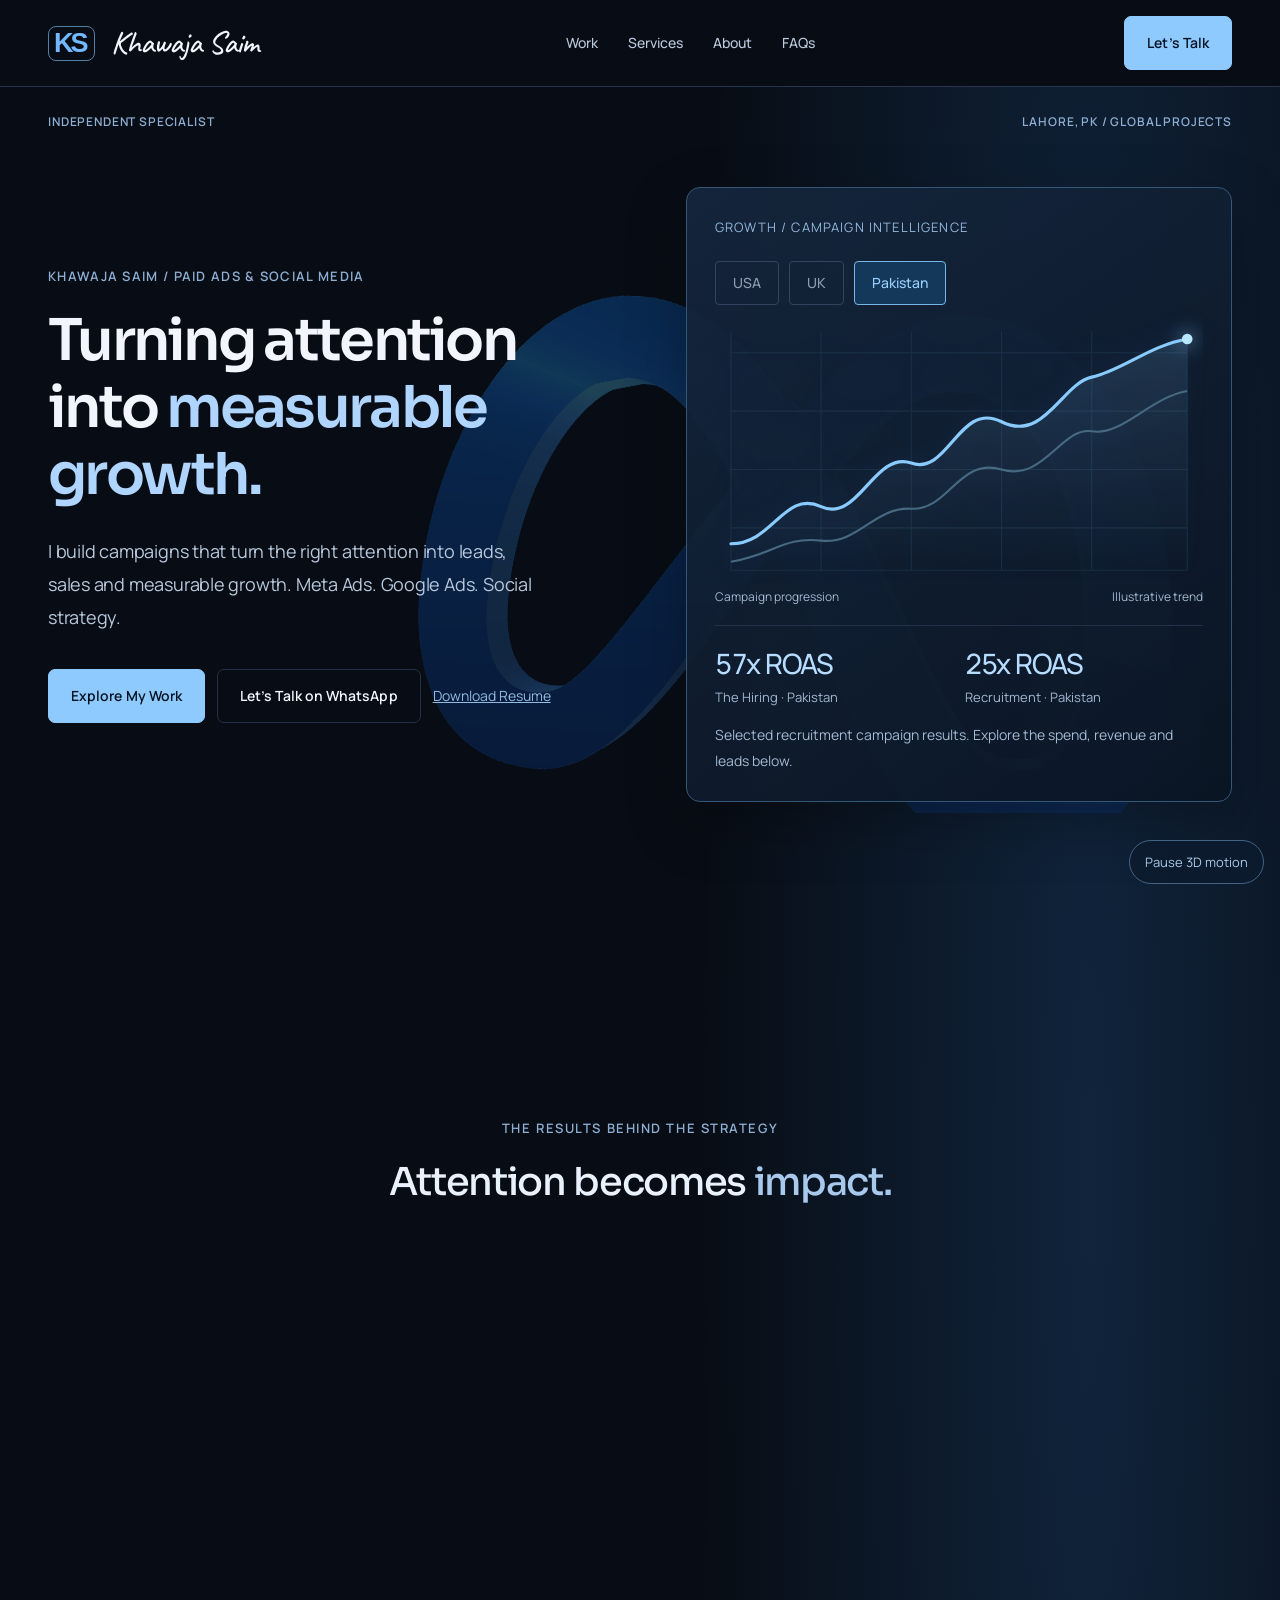
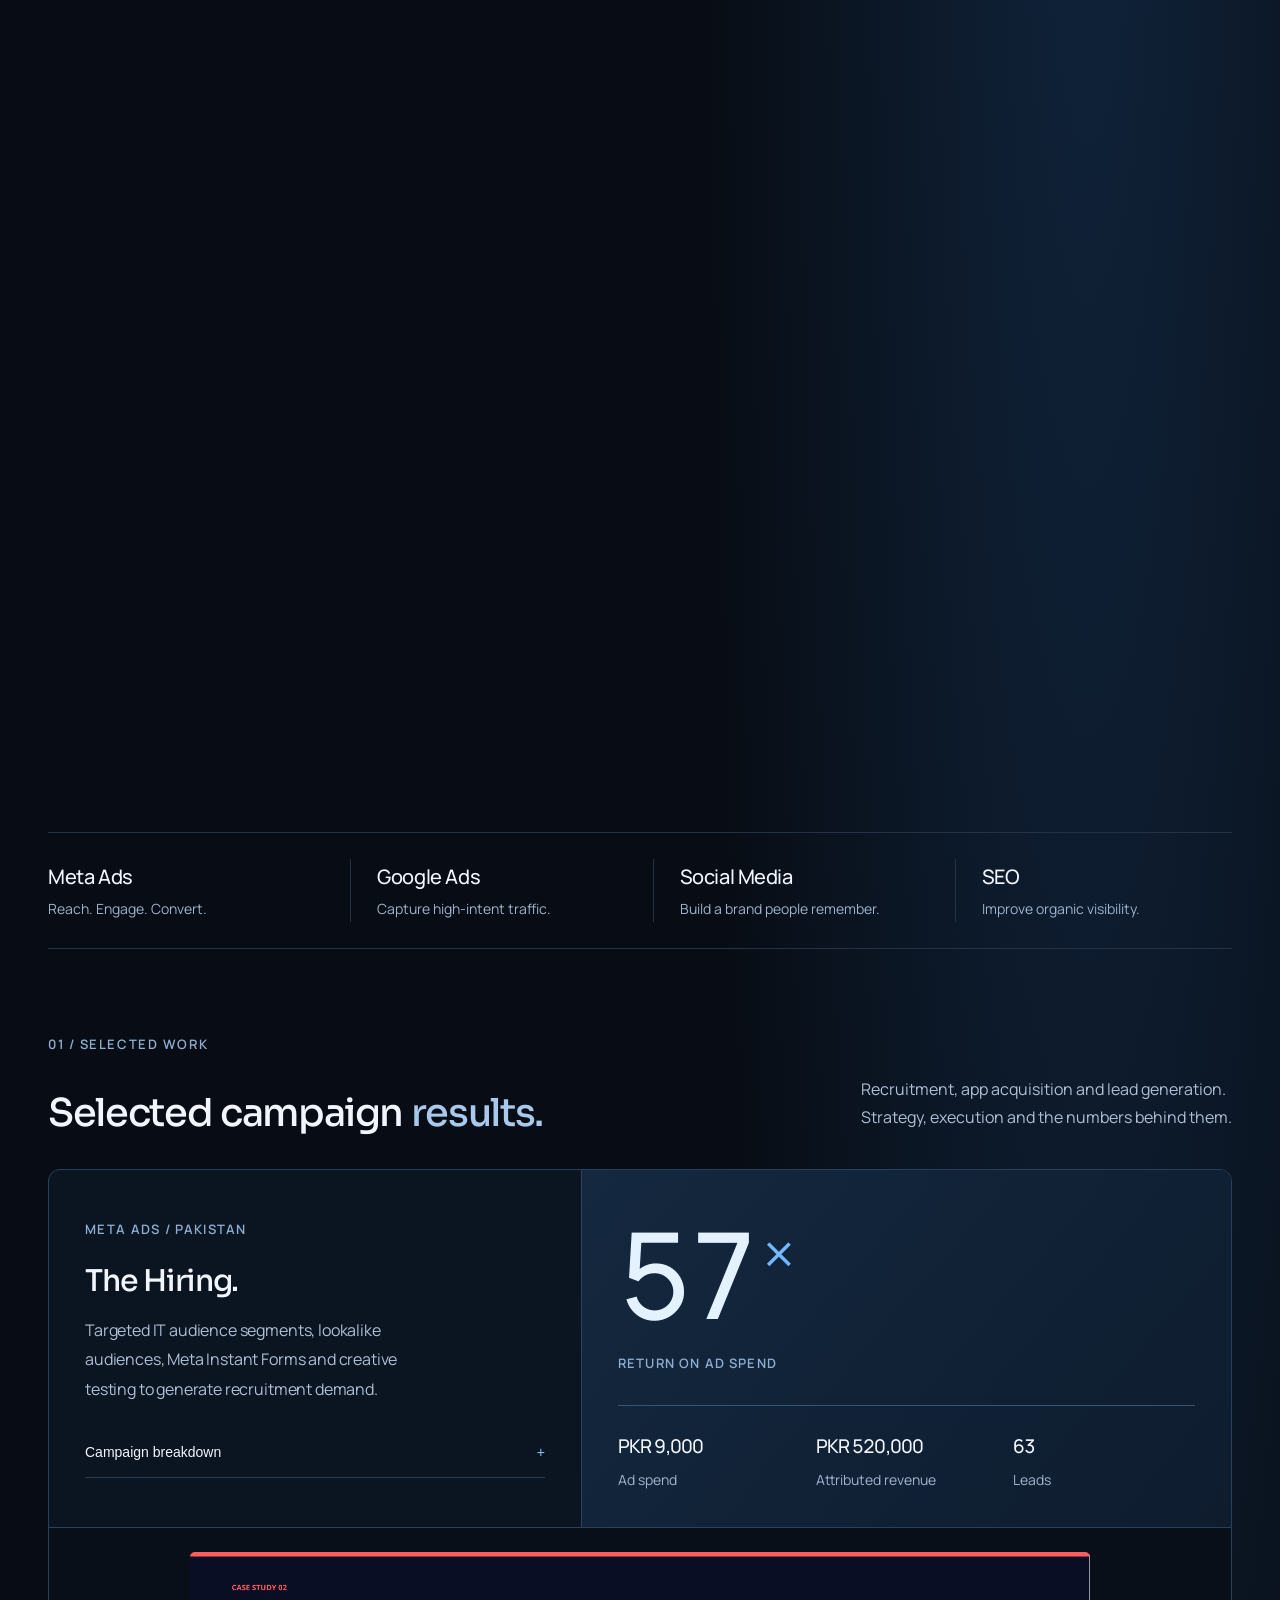
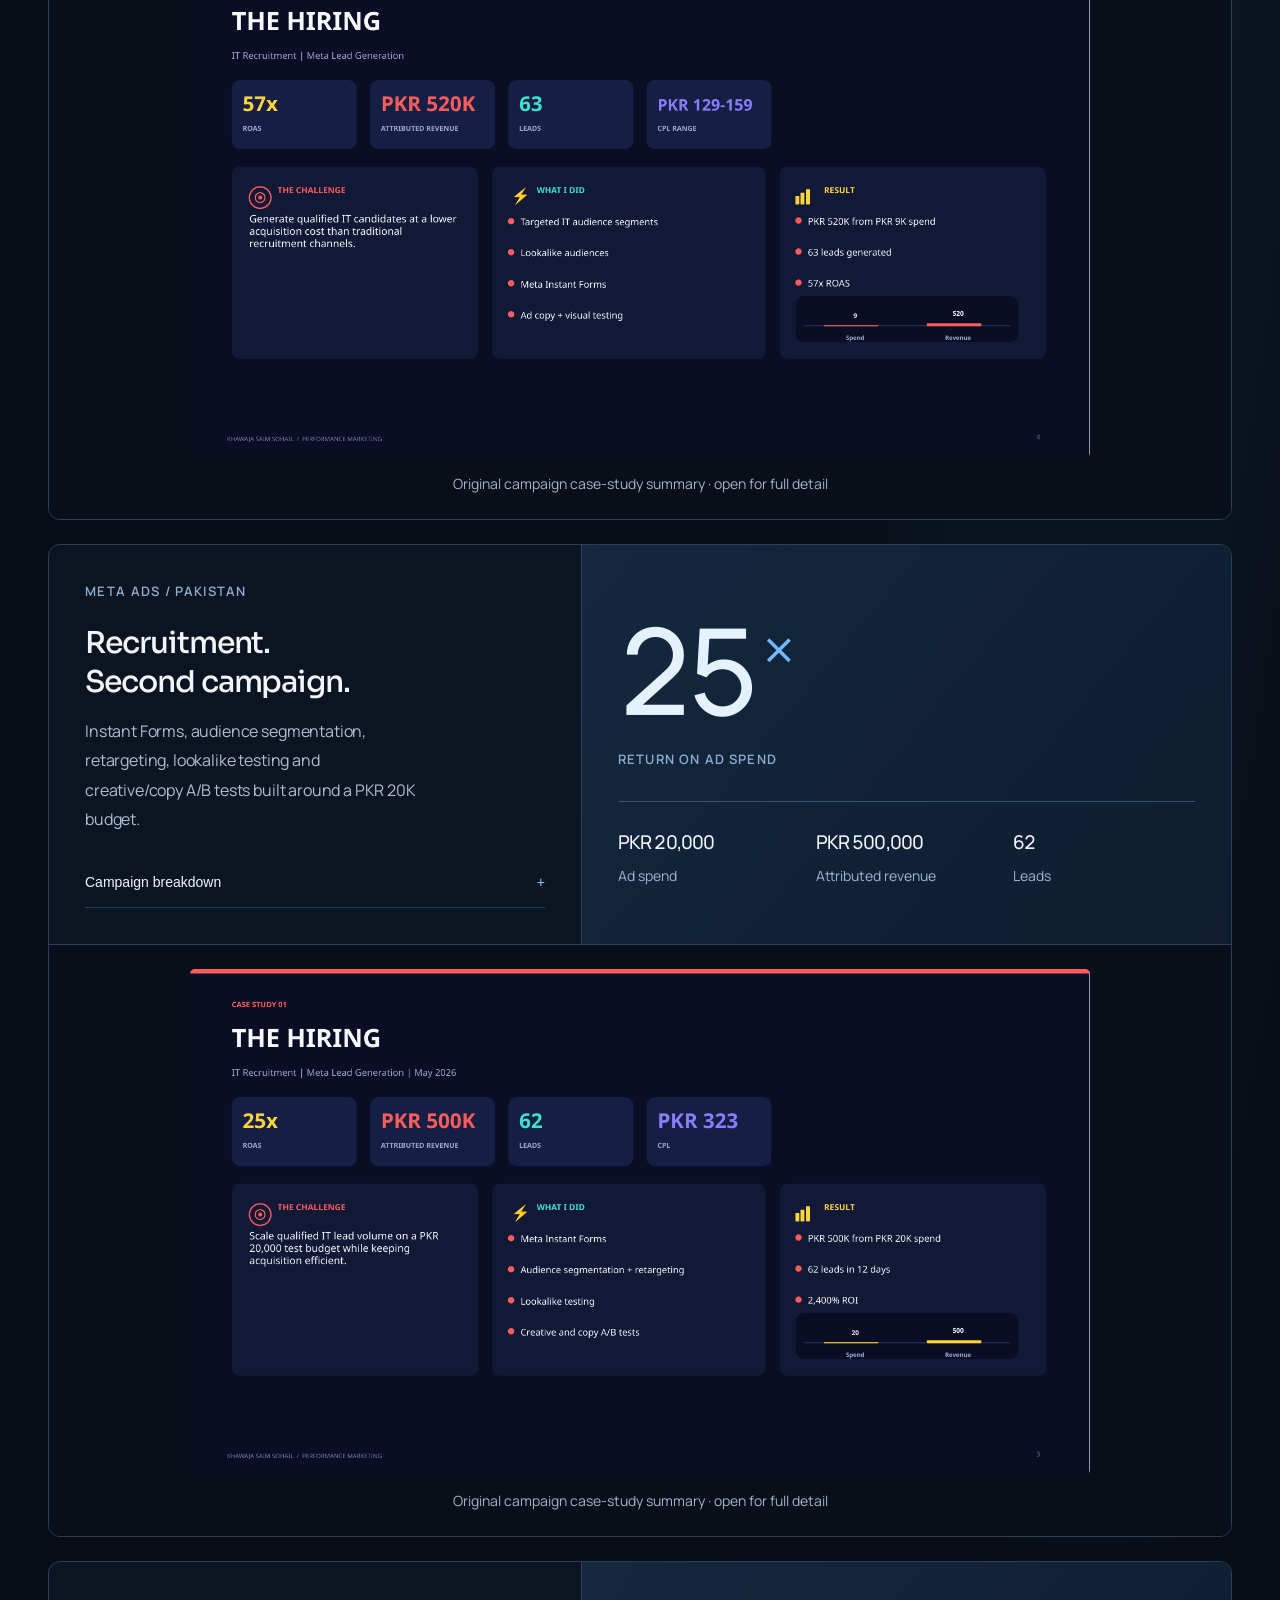
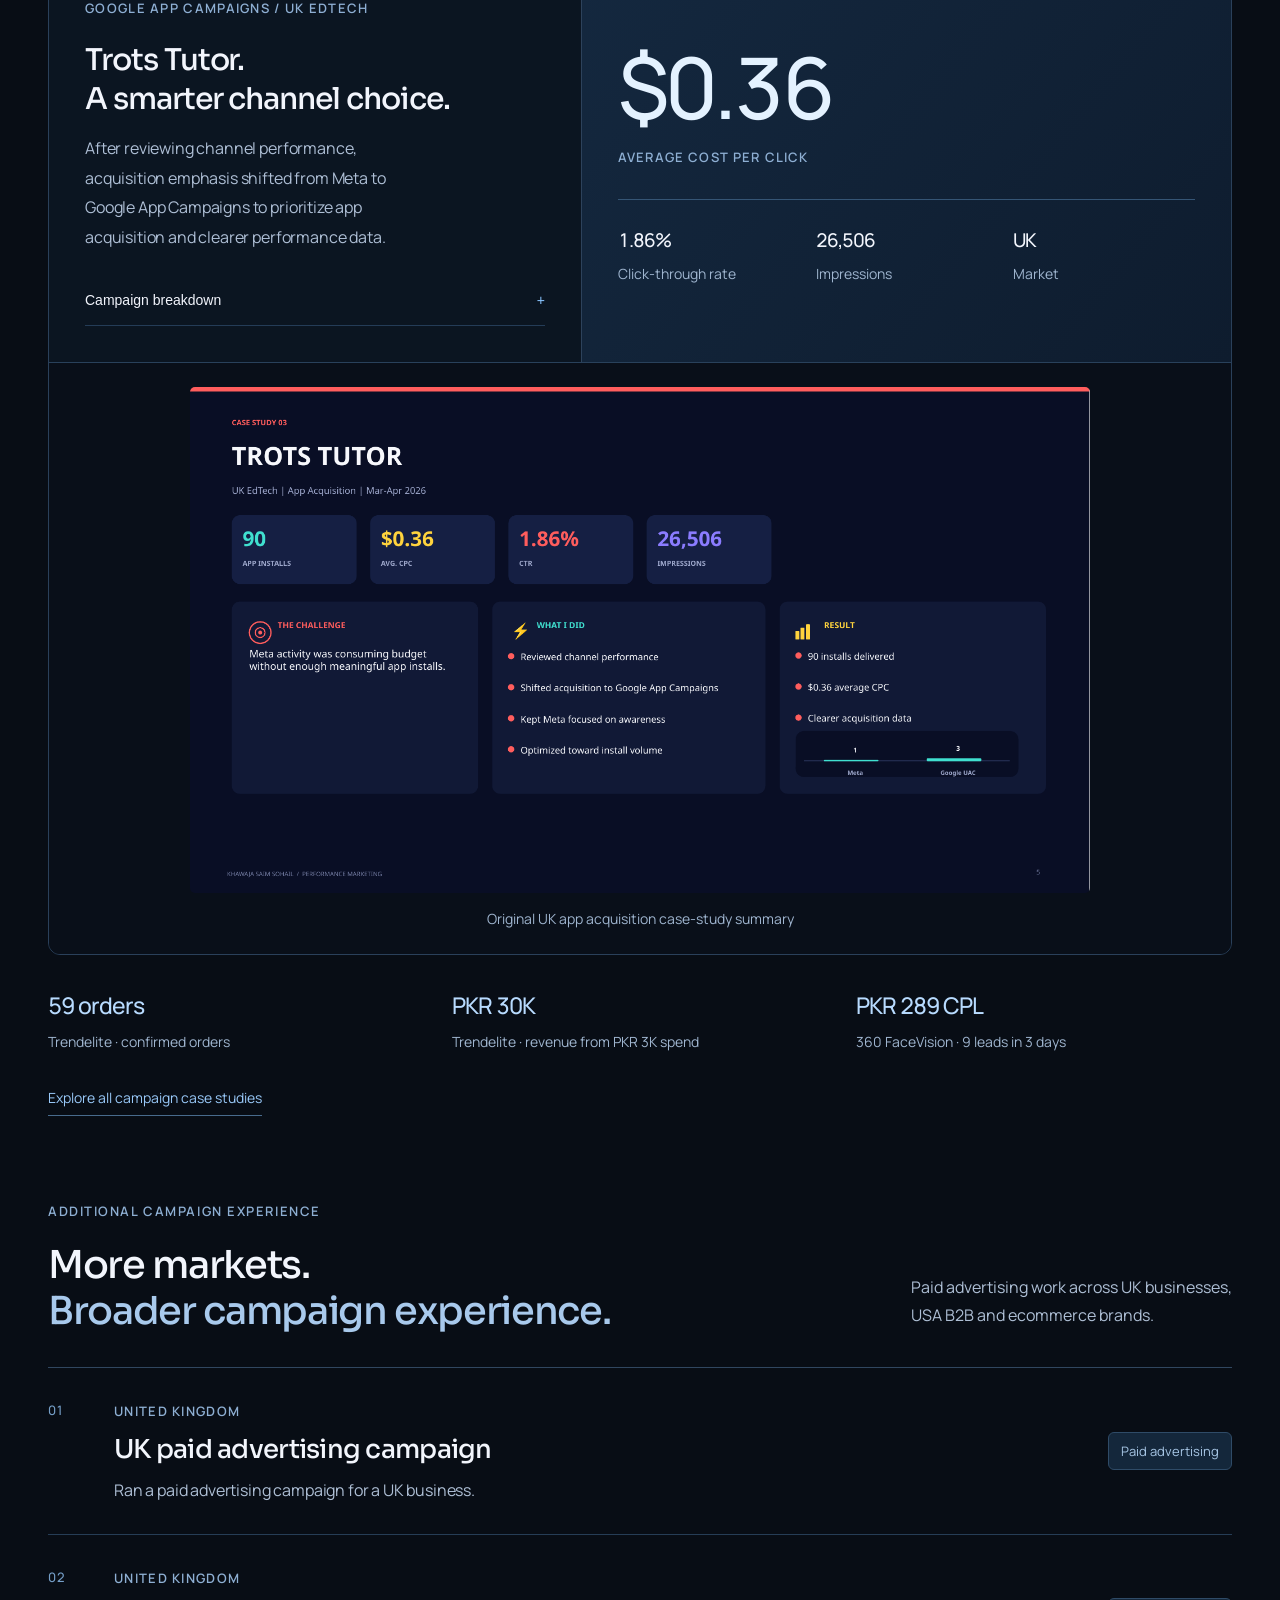
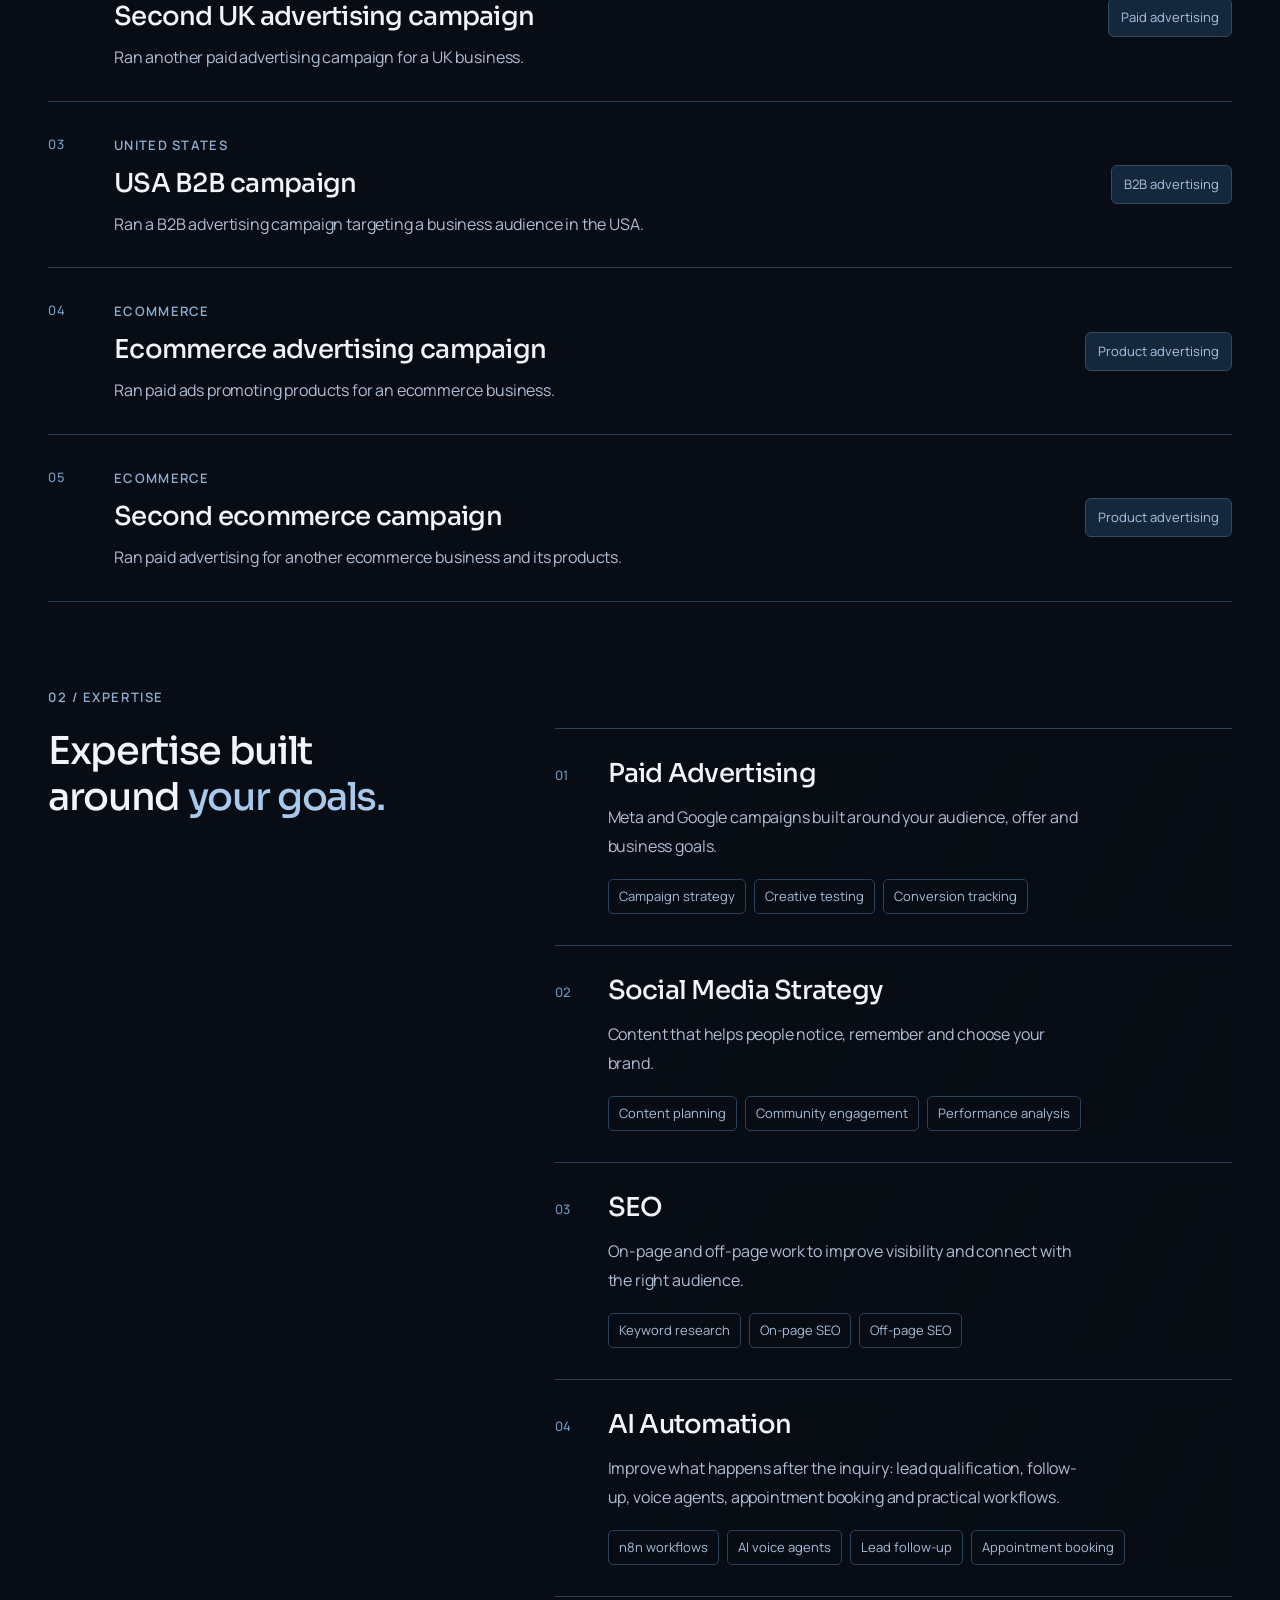
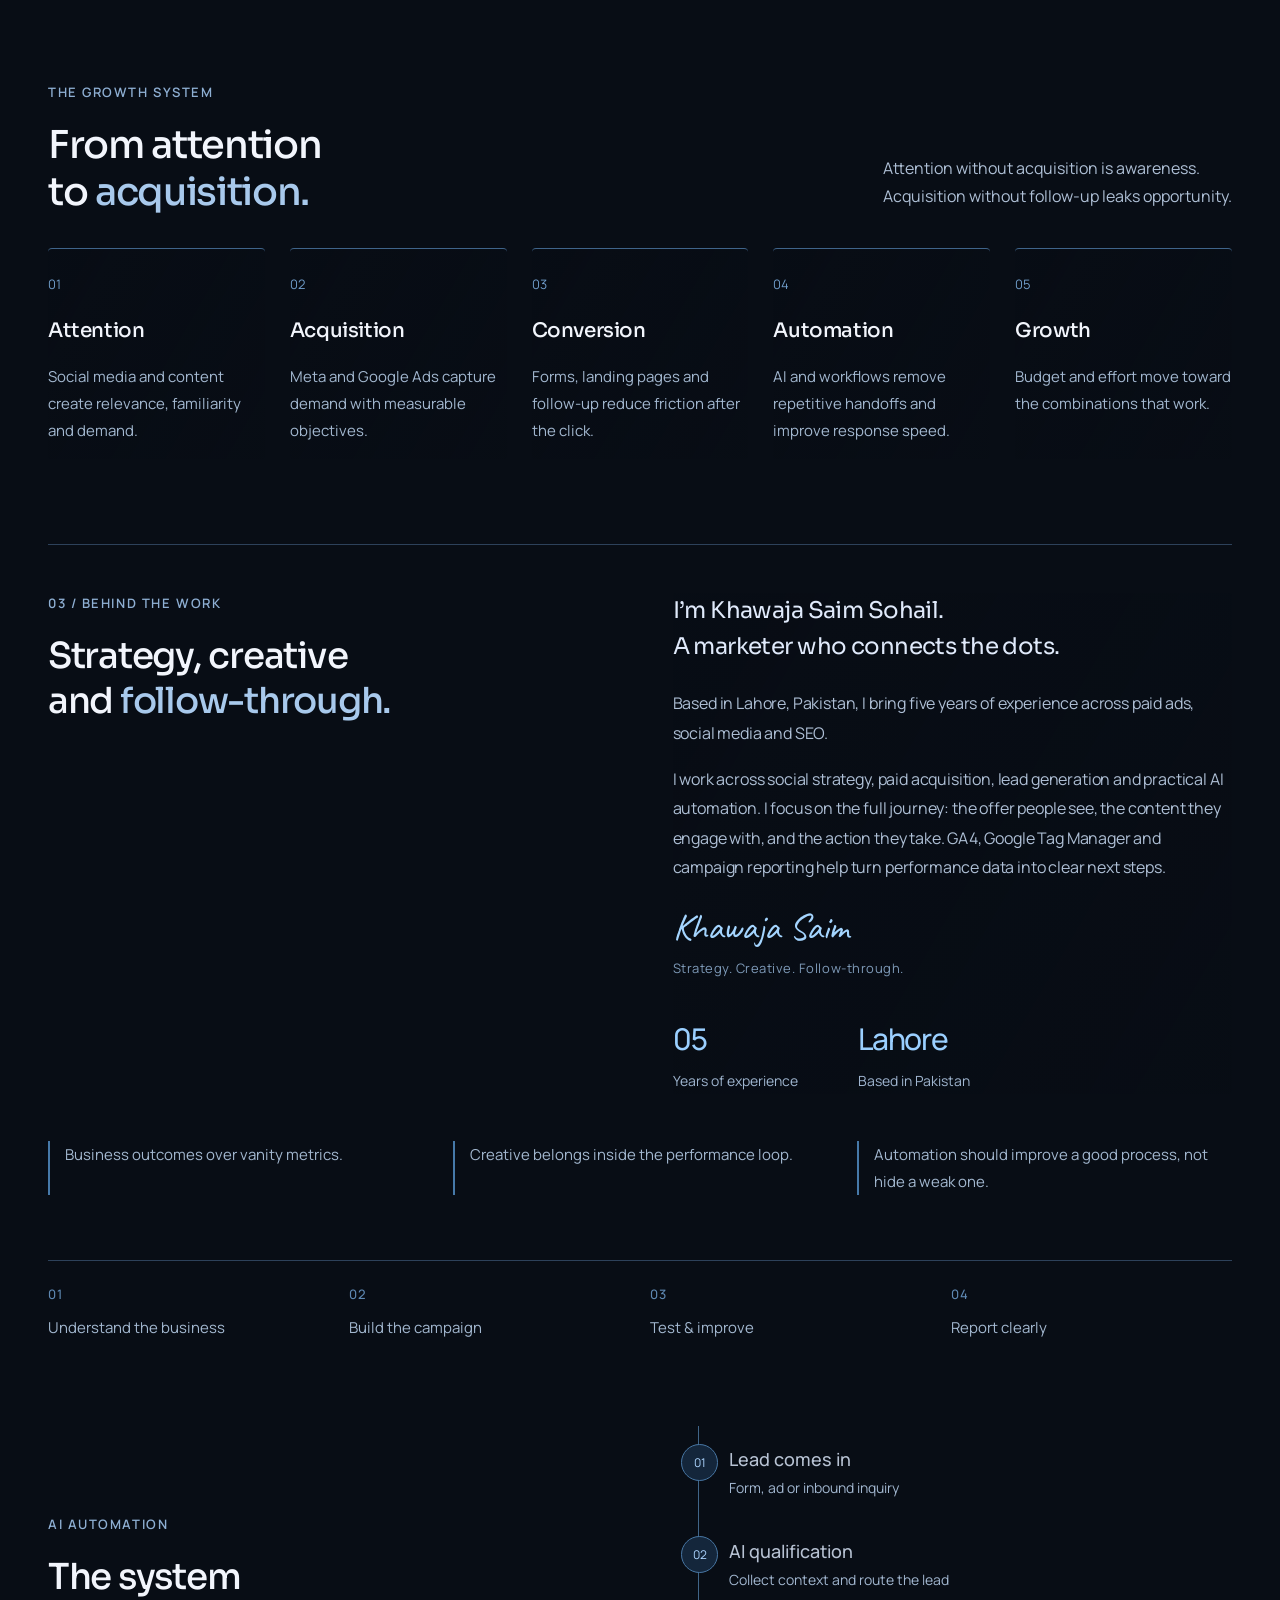
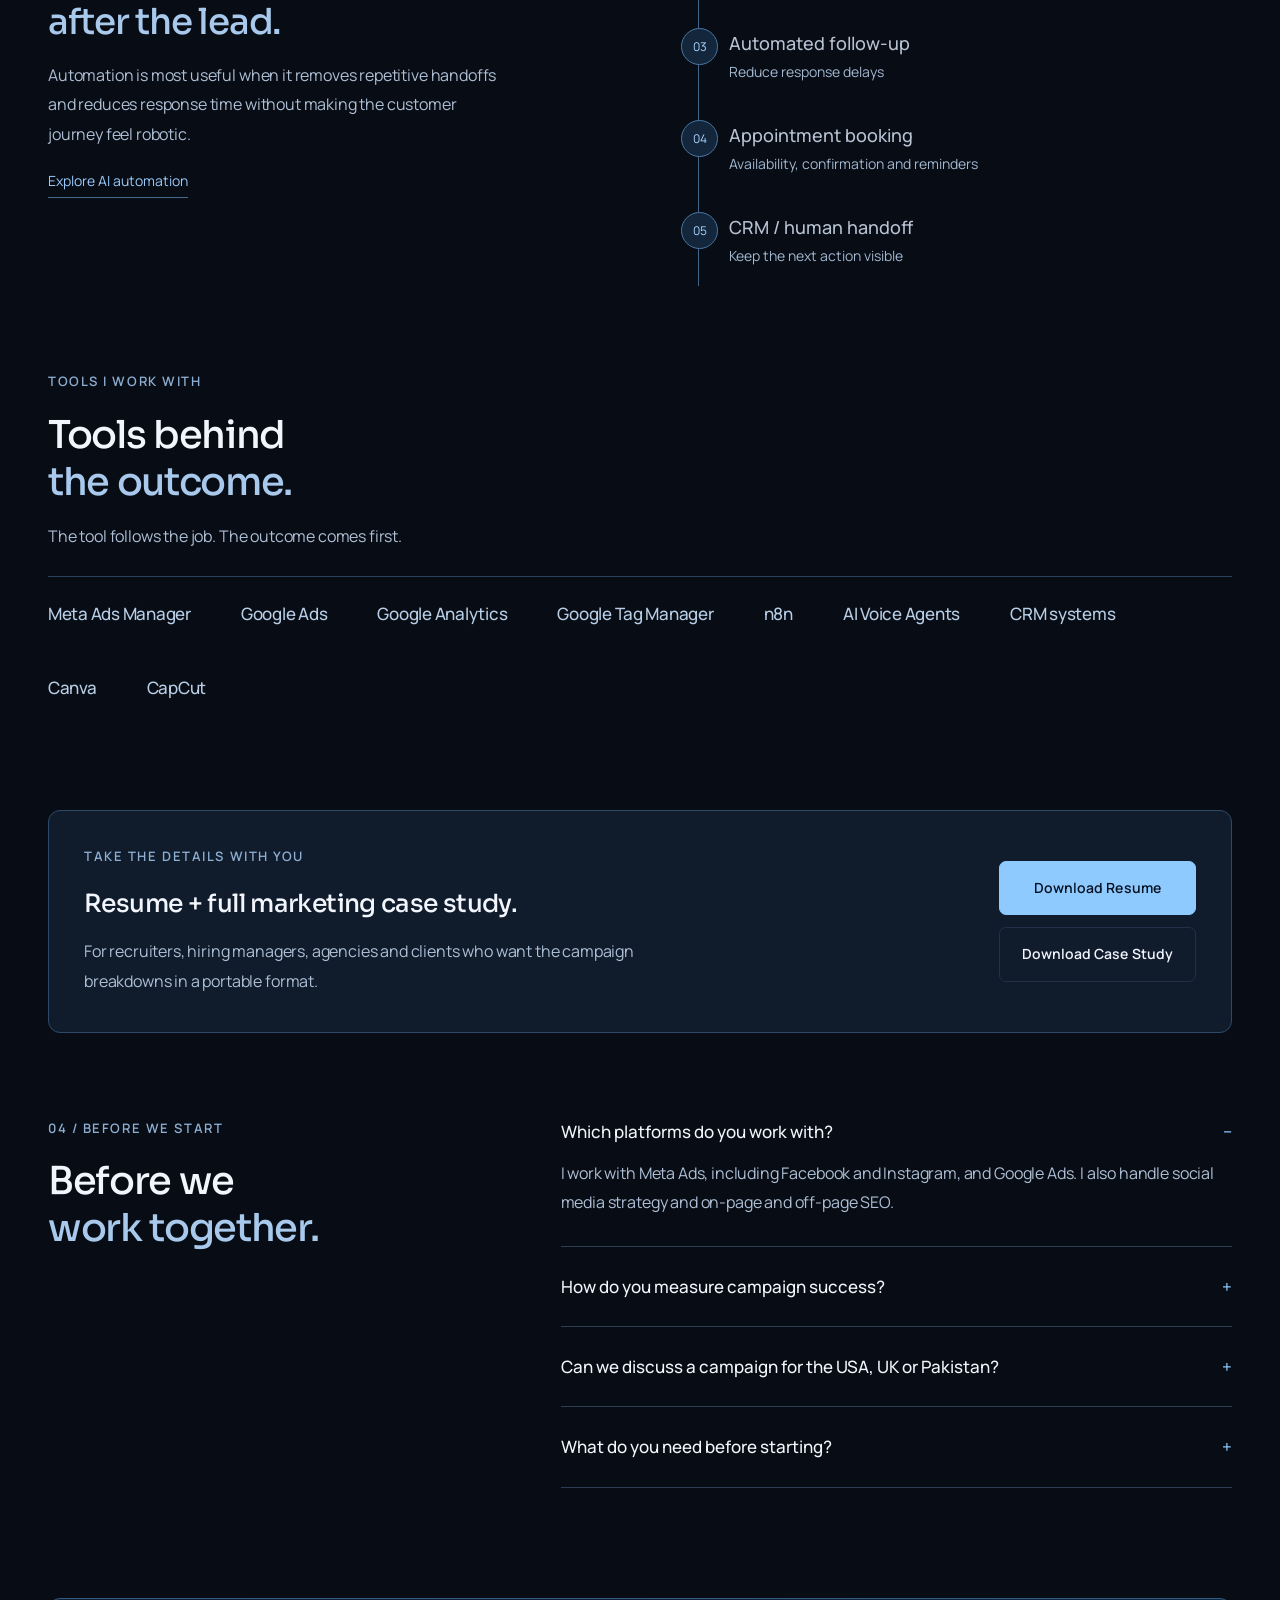
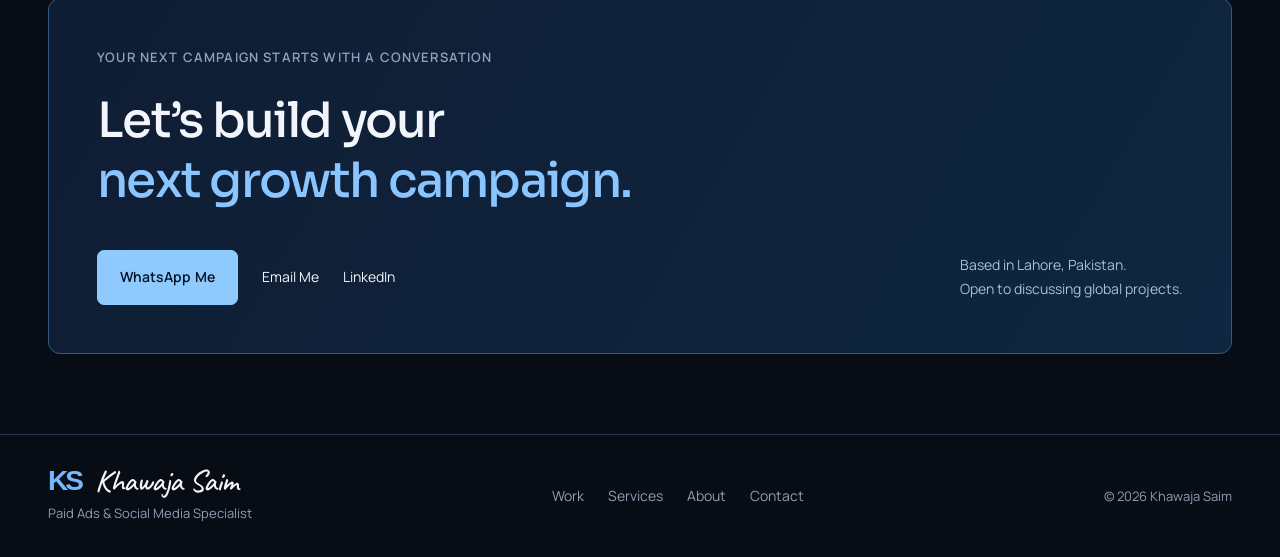
==== commit 11b7b089: "Update index.html" ====
--- a/index.html
+++ b/index.html
@@ -1,5 +1,13 @@
 <!doctype html>
-<html lang="en"><head><meta charset="utf-8"><meta name="viewport" content="width=device-width,initial-scale=1"><title>Khawaja Saim | Meta Ads, Google Ads & Social Media Specialist</title><meta name="description" content="Khawaja Saim is a Lahore-based paid ads and social media specialist. Explore Meta Ads campaign results, Google Ads services, social media strategy and SEO."><meta name="theme-color" content="#101717"><link rel="icon" href="data:image/svg+xml,%3Csvg xmlns='http://www.w3.org/2000/svg' viewBox='0 0 64 64'%3E%3Crect width='64' height='64' rx='14' fill='%23101717'/%3E%3Ctext x='32' y='43' text-anchor='middle' font-size='32' fill='%23bef179'%3EKS%3C/text%3E%3C/svg%3E"><link rel="preconnect" href="https://fonts.googleapis.com"><link rel="preconnect" href="https://fonts.gstatic.com" crossorigin><link href="https://fonts.googleapis.com/css2?family=Manrope:wght@400;500;600;700&family=Sora:wght@400;500;600&family=Caveat:wght@500;600&display=swap" rel="stylesheet"><style>
+<html lang="en"><head>
+  <!-- Google Tag Manager -->
+<script>(function(w,d,s,l,i){w[l]=w[l]||[];w[l].push({'gtm.start':
+new Date().getTime(),event:'gtm.js'});var f=d.getElementsByTagName(s)[0],
+j=d.createElement(s),dl=l!='dataLayer'?'&l='+l:'';j.async=true;j.src=
+'https://www.googletagmanager.com/gtm.js?id='+i+dl;f.parentNode.insertBefore(j,f);
+})(window,document,'script','dataLayer','GTM-N66B8T54');</script>
+<!-- End Google Tag Manager -->
+  <meta charset="utf-8"><meta name="viewport" content="width=device-width,initial-scale=1"><title>Khawaja Saim | Meta Ads, Google Ads & Social Media Specialist</title><meta name="description" content="Khawaja Saim is a paid ads and social media specialist. Explore Meta Ads campaign results, Google Ads services, social media strategy and SEO."><meta name="theme-color" content="#101717"><link rel="icon" href="data:image/svg+xml,%3Csvg xmlns='http://www.w3.org/2000/svg' viewBox='0 0 64 64'%3E%3Crect width='64' height='64' rx='14' fill='%23101717'/%3E%3Ctext x='32' y='43' text-anchor='middle' font-size='32' fill='%23bef179'%3EKS%3C/text%3E%3C/svg%3E"><link rel="preconnect" href="https://fonts.googleapis.com"><link rel="preconnect" href="https://fonts.gstatic.com" crossorigin><link href="https://fonts.googleapis.com/css2?family=Manrope:wght@400;500;600;700&family=Sora:wght@400;500;600&family=Caveat:wght@500;600&display=swap" rel="stylesheet"><style>
 :root{--bg:#101717;--panel:#151e1d;--text:#f5f3eb;--muted:#a6b2ae;--line:#303b37;--green:#bef179}*{box-sizing:border-box}html{scroll-behavior:smooth;scroll-padding-top:100px}body{margin:0;background:var(--bg);color:var(--text);font-family:Arial,Helvetica,sans-serif;font-size:16px;line-height:1.65}a{color:inherit;text-decoration:none}button{font:inherit;cursor:pointer}button,a,summary{touch-action:manipulation}button:focus-visible,a:focus-visible,summary:focus-visible{outline:2px solid var(--green);outline-offset:5px}::selection{background:var(--green);color:var(--bg)}.wrap{max-width:1240px;margin:auto;padding:0 38px}header{border-bottom:1px solid var(--line);background:rgba(16,23,23,.96);position:sticky;top:0;z-index:20}.nav{min-height:88px;display:flex;align-items:center;justify-content:space-between;gap:28px}.brand{display:flex;align-items:center;gap:14px;font-size:18px}.monogram{font:36px Georgia;color:var(--green);letter-spacing:-4px}nav{display:flex;gap:30px;color:var(--muted);font-size:14px}nav a:hover{color:var(--green)}.button{display:inline-flex;align-items:center;justify-content:center;padding:13px 23px;border-radius:9px;border:1px solid var(--line);font-weight:600;font-size:14px;transition:background .2s,transform .2s}.button:hover{transform:translateY(-2px);background:#253027}.button.primary{background:var(--green);color:#162017;border-color:var(--green)}.button.primary:hover{background:#d3ffa0}.eyebrow{font-size:12px;letter-spacing:2px;text-transform:uppercase;color:var(--muted);margin:0 0 24px}.hero{display:grid;grid-template-columns:1.06fr 1fr;gap:64px;align-items:center;padding:80px 0 70px}h1{font:clamp(44px,5.3vw,72px)/1.08 Georgia,serif;letter-spacing:-2px;margin:0 0 27px}h1 span{color:var(--green)}.intro{max-width:475px;color:#c4ccc8;font-size:18px;line-height:1.75}.actions{display:flex;gap:13px;flex-wrap:wrap;margin-top:30px}.dashboard{border:1px solid var(--line);border-radius:18px;padding:26px;background:linear-gradient(150deg,#19221e,#111919);position:relative;overflow:hidden}.dash-top{display:flex;justify-content:space-between;gap:12px;align-items:center;margin-bottom:22px}.dash-top span{font-size:12px;color:var(--muted);letter-spacing:1px}.markets{display:flex;gap:8px;flex-wrap:wrap}.market{background:transparent;color:var(--muted);border:1px solid var(--line);padding:7px 13px;border-radius:7px;font-size:14px}.market[aria-pressed=true]{border-color:var(--green);color:var(--green);background:#243022}.chart{width:100%;height:auto;display:block}.chart text{font:12px Arial;fill:#a6b2ae}.grid{stroke:#29352e;stroke-width:1}.curve{fill:none;stroke:var(--green);stroke-width:3;stroke-linecap:round;stroke-dasharray:650;stroke-dashoffset:650;animation:draw 2.2s ease forwards}.secondary-curve{fill:none;stroke:#60766a;stroke-width:2}.graph-dot{fill:var(--green);filter:drop-shadow(0 0 7px #9acb62)}@keyframes draw{to{stroke-dashoffset:0}}.chart-footer{display:flex;justify-content:space-between;color:var(--muted);font-size:12px;margin-bottom:18px}.results-strip{display:grid;grid-template-columns:1fr 1fr;gap:12px;border-top:1px solid var(--line);padding-top:18px}.results-strip strong{display:block;font:30px Georgia;color:var(--green)}.results-strip small{color:var(--muted);font-size:12px}.market-detail{font-size:14px;color:var(--muted);margin:12px 0 0;min-height:46px}.capabilities{display:grid;grid-template-columns:repeat(4,1fr);border-top:1px solid var(--line);border-bottom:1px solid var(--line);padding:30px 0;gap:25px}.capabilities div{padding-left:26px;border-left:1px solid var(--line)}.capabilities div:first-child{padding-left:0;border:0}.capabilities b{display:block;font-size:16px}.capabilities span{font-size:13px;color:var(--muted)}.service-symbol{color:var(--green);font-size:30px;line-height:1.2;display:block;margin-bottom:12px}section{padding:75px 0 0}.section-heading{display:flex;align-items:center;gap:28px;margin-bottom:32px}h2{font:clamp(30px,3.7vw,43px)/1.2 Georgia;margin:0;letter-spacing:-1px}.section-heading .rule{flex:1;height:1px;background:var(--line)}.section-heading small{font-size:11px;letter-spacing:1.5px;color:var(--muted);text-transform:uppercase}.cases{display:grid;grid-template-columns:1fr 1fr;gap:22px}.case{border:1px solid var(--line);border-radius:13px;padding:27px;background:linear-gradient(130deg,#17211d,#121a18)}.case-head{display:flex;justify-content:space-between;gap:18px}.case h3{font-size:18px;margin:0}.case-head small{color:var(--muted);font-size:12px}.case p{color:var(--muted);font-size:15px;max-width:350px}.stats{display:grid;grid-template-columns:repeat(3,1fr);gap:12px;margin:27px 0}.stats div{border-right:1px solid var(--line)}.stats div:last-child{border:0}.stats b{display:block;font-size:19px}.stats span{font-size:12px;color:var(--muted)}.return{display:flex;align-items:center;gap:20px;border:1px solid #435535;border-radius:8px;padding:15px;background:#1c281d}.return b{font:32px Georgia;color:var(--green);white-space:nowrap}.return span{color:var(--muted);font-size:13px;line-height:1.5}.services{display:grid;grid-template-columns:repeat(3,1fr);gap:34px}.service{border-left:1px solid var(--line);padding-left:30px}.service:first-child{border:0;padding:0}.service h3{font:26px Georgia;margin:14px 0}.service p{color:var(--muted);font-size:15px}ul{padding:0;list-style:none}li{margin:11px 0;font-size:14px;color:#c2cbc5}li:before{content:'✓';display:inline-flex;align-items:center;justify-content:center;width:20px;height:20px;background:#253321;color:var(--green);border-radius:50%;margin-right:10px}.about{display:grid;grid-template-columns:.65fr 1fr;gap:70px;padding:42px;background:#151f1b;border-radius:12px;border:1px solid var(--line)}.about p{color:var(--muted);margin-top:0}.about p:last-child{margin-bottom:0}.about strong{color:var(--text);font-weight:500}.process{display:grid;grid-template-columns:repeat(4,1fr);gap:26px;margin-top:38px}.process span{font:26px Georgia;color:var(--green)}.process h3{font-size:16px;margin:12px 0 7px}.process p{font-size:14px;color:var(--muted);margin:0}details{border:1px solid var(--line);background:#141d19;border-radius:9px;margin-bottom:12px;padding:19px 23px}summary{cursor:pointer;font-weight:500;list-style:none;display:flex;justify-content:space-between;gap:15px}summary:after{content:'+';color:var(--green)}details[open] summary:after{content:'−'}details p{color:var(--muted);font-size:15px;margin:14px 0 2px;max-width:850px}.contact{margin:70px 0 65px;background:radial-gradient(ellipse at 75% 50%,#283a20,transparent 70%),#18241b;border:1px solid #536b3d;border-radius:15px;padding:45px;display:grid;grid-template-columns:1fr auto;gap:30px;align-items:center}.contact h2{max-width:600px;font-size:clamp(34px,4vw,48px)}.contact .eyebrow{margin-bottom:14px}.contact p{font-size:14px;color:var(--muted);margin-bottom:0;max-width:230px}.contact-actions{display:flex;flex-direction:column;gap:14px;align-items:flex-start}.contact-actions a:last-child{font-size:14px;color:var(--muted);text-decoration:underline}footer{border-top:1px solid var(--line);padding:29px 0}.footer-inner{display:flex;justify-content:space-between;gap:30px;align-items:center}.footer-inner p{font-size:12px;color:var(--muted);margin:4px 0}.footer-links{display:flex;gap:24px;font-size:13px;color:var(--muted)}.skip{position:absolute;top:-60px}.skip:focus{top:8px;background:var(--green);color:#101717;padding:12px;z-index:40}@media(max-width:960px){.hero{gap:30px}.wrap{padding:0 25px}.stats b{font-size:16px}.section-heading small{display:none}.about{gap:35px}.nav{gap:15px}nav{gap:18px}}@media(max-width:760px){.nav{min-height:76px;flex-wrap:wrap;padding-top:14px;padding-bottom:14px}.nav>.button{margin-left:auto}nav{order:3;width:100%;justify-content:space-between}.brand{font-size:16px}.hero{grid-template-columns:1fr;padding-top:45px;gap:40px}h1{font-size:50px;letter-spacing:-1.5px}.dashboard{max-width:550px;width:100%;padding:22px}.capabilities{grid-template-columns:1fr 1fr;gap:25px}.capabilities div:nth-child(3){padding-left:0;border:0}.cases,.services,.about,.contact{grid-template-columns:1fr}.service{border:0;border-top:1px solid var(--line);padding:25px 0 0}.service:first-child{padding:0}.services{gap:20px}.process{grid-template-columns:1fr 1fr}.about{padding:28px;gap:25px}section{padding-top:55px}.contact{padding:30px;margin-top:50px}.footer-inner{flex-wrap:wrap}.section-heading{gap:15px}.stats b{font-size:17px}.case{padding:22px}.return b{font-size:29px}}@media(max-width:380px){.wrap{padding:0 18px}h1{font-size:43px}.nav>.button{padding:10px 13px}.case-head{flex-wrap:wrap}.stats{gap:8px}.stats b{font-size:15px}.return{gap:12px}.return b{font-size:25px}}@media(prefers-reduced-motion:reduce){html{scroll-behavior:auto}*{animation:none!important;transition:none!important}.curve{stroke-dashoffset:0}}
 
 /* Futuristic editorial direction */
@@ -39,6 +47,11 @@
 @media(max-width:1050px){h1{font-size:52px;letter-spacing:-.045em}.project h3{font-size:28px}.hero{gap:32px}.intro{font-size:17px}.service-rows h3{font-size:25px}}
 @media(max-width:760px){h1{font-size:clamp(38px,7.4vw,50px);line-height:1.2;letter-spacing:-.045em}h2,.services-layout h2,.about-editorial h2,.automation-layout h2{font-family:'Sora',Arial;font-size:32px;line-height:1.25;letter-spacing:-.03em}.contact h2{font-size:34px;line-height:1.24;letter-spacing:-.03em}.intro{font-size:17px;line-height:1.85}.project h3{font-size:27px;line-height:1.3}.service-rows h3,.experience-row h3{font-size:24px;line-height:1.35}.proof-story-heading h2{font-size:28px;line-height:1.3}.proof-reveal strong{font-size:37px}.proof-story-heading .section-kicker{font-size:12px;letter-spacing:.07em}.signature-name{font-size:28px}.hero-index,.hero-index span{font-size:12px;letter-spacing:.025em}.hero .eyebrow{font-size:12px;letter-spacing:.07em}.section-kicker{font-size:12px;letter-spacing:.1em}.metric-big{letter-spacing:-.045em}.metric-cpc{letter-spacing:-.04em}.project-submetrics span{font-size:13px}.about-copy .about-lead{font-size:22px}.footer-links{font-size:14px}.tool-list span{font-size:16px}}
 @media(max-width:380px){h1{font-size:37px;line-height:1.2;letter-spacing:-.04em}.signature-name{font-size:26px}.contact h2{font-size:31px}.project h3{font-size:25px}.nav nav{font-size:13px}.hero .eyebrow{max-width:275px}.button{font-size:14px}.proof-bar span{font-size:14px}}
-</style><script type="application/ld+json">{"@context":"https://schema.org","@type":"Person","name":"Khawaja Saim Sohail","jobTitle":"Paid Ads and Social Media Specialist","homeLocation":{"@type":"Place","name":"Lahore, Pakistan"},"knowsAbout":["Meta Ads","Google Ads","Social Media Strategy","Search Engine Optimization"]}</script><link rel="canonical" href="https://khawajasaim.github.io/Khawaja-Saim/"><meta property="og:title" content="Khawaja Saim | Paid Ads & Social Media Specialist"><meta property="og:description" content="Meta Ads, Google Ads, social media and AI automation. Explore campaign results and discuss your next project."><meta property="og:type" content="website"><meta property="og:url" content="https://khawajasaim.github.io/Khawaja-Saim/"></head><body><canvas id="scroll-sculpture" aria-hidden="true"></canvas><button id="sculpture-toggle" type="button" aria-pressed="true">Pause background motion</button><a class="skip" href="#main">Skip to content</a><header><div class="wrap nav"><a href="#" class="brand" aria-label="Khawaja Saim homepage"><span class="monogram">KS</span><span class="signature-name">Khawaja Saim</span></a><nav aria-label="Main navigation"><a href="#work">Work</a><a href="#services">Services</a><a href="#about">About</a><a href="#faqs">FAQs</a></nav><a class="button primary" href="#contact">Let’s Talk</a></div></header><main id="main" class="wrap"><div class="hero"><div class="hero-index" aria-hidden="true">INDEPENDENT SPECIALIST <span>LAHORE, PK / GLOBAL PROJECTS</span></div><div><p class="eyebrow">Khawaja Saim / Paid Ads & Social Media</p><h1>Turning attention<br>into <span>measurable growth.</span></h1><p class="intro">I build campaigns that turn the right attention into leads, sales and measurable growth. Meta Ads. Google Ads. Social strategy.</p><div class="actions"><a class="button primary" href="#work">Explore My Work</a><a class="button" href="https://wa.me/923044828634?text=Hi%20Khawaja%20Saim%2C%20I%20found%20your%20portfolio%20and%20would%20like%20to%20discuss%20a%20project." target="_blank" rel="noopener">Let’s Talk on WhatsApp</a><a class="resume-link" href="assets/Khawaja-Saim-Resume.pdf" target="_blank" rel="noopener">Download Resume</a></div></div><div class="dashboard"><div class="dash-orbit" aria-hidden="true"></div><div class="dash-top"><span>GROWTH / CAMPAIGN INTELLIGENCE</span></div><div class="markets" aria-label="Explore campaign markets"><button class="market" type="button" data-market="usa" aria-pressed="false">USA</button><button class="market" type="button" data-market="uk" aria-pressed="false">UK</button><button class="market" type="button" data-market="pakistan" aria-pressed="true">Pakistan</button></div><svg class="chart" viewBox="0 0 460 265" role="img" aria-label="Illustrative campaign growth curves, not historical campaign data"><defs><linearGradient id="fill" x1="0" y1="0" x2="0" y2="1"><stop offset="0" stop-color="#8acbff" stop-opacity=".13"/><stop offset="1" stop-color="#8acbff" stop-opacity="0"/></linearGradient></defs><path class="grid" d="M15 45H445 M15 100H445 M15 155H445 M15 210H445 M15 250H445 M15 25V250 M100 25V250 M185 25V250 M270 25V250 M355 25V250 M445 25V250"/><path d="M15 225 C55 225 65 174 100 190 S150 137 185 149 S230 90 270 110 S327 74 355 68 S410 38 445 32 L445 250 L15 250Z" fill="url(#fill)"/><path class="secondary-curve" d="M15 242 C55 235 65 218 100 222 S150 190 185 192 S230 143 270 155 S327 114 355 119 S410 87 445 81"/><path id="main-curve" class="curve" d="M15 225 C55 225 65 174 100 190 S150 137 185 149 S230 90 270 110 S327 74 355 68 S410 38 445 32"/><circle class="graph-dot" cx="445" cy="32" r="5"/></svg><div class="chart-footer"><span>Campaign progression</span><span>Illustrative trend</span></div><div class="results-strip" id="market-metrics"><div><strong>57x ROAS</strong><small>The Hiring · Pakistan</small></div><div><strong>25x ROAS</strong><small>Recruitment · Pakistan</small></div></div><p class="market-detail" id="market-detail" aria-live="polite">Selected recruitment campaign results. Explore the spend, revenue and leads below.</p></div></div><section class="proof-story" id="results" aria-label="Selected marketing results"><div class="proof-stage"><div class="proof-story-heading"><p class="section-kicker">THE RESULTS BEHIND THE STRATEGY</p><h2>Attention becomes <span>impact.</span></h2></div><div class="proof-bar proof-reveal"><div><strong>57×</strong><span>Best documented ROAS</span></div><div><strong>50K+</strong><span>Organic views</span></div><div><strong>PKR 1.65M+</strong><span>Revenue from paid ads</span></div></div><p class="proof-story-footnote">Selected results across paid advertising and organic content.</p></div></section><div class="hero-bottom"><span>Strategy meets creative.<br>Creative meets performance.</span><a href="#work">SCROLL TO EXPLORE</a><span>05 YEARS<br>IN MARKETING</span></div><div class="capabilities"><div><span class="service-symbol" aria-hidden="true">∞</span><b>Meta Ads</b><span>Reach. Engage. Convert.</span></div><div><span class="service-symbol" aria-hidden="true">G</span><b>Google Ads</b><span>Capture high-intent traffic.</span></div><div><span class="service-symbol" aria-hidden="true">◎</span><b>Social Media</b><span>Build a brand people remember.</span></div><div><span class="service-symbol" aria-hidden="true">↗</span><b>SEO</b><span>Improve organic visibility.</span></div></div><section id="work"><div class="section-kicker">01 / SELECTED WORK</div><div class="work-title"><h2>Selected campaign <span>results.</span></h2><p>Recruitment, app acquisition and lead generation.<br>Strategy, execution and the numbers behind them.</p></div><div class="project-list"><article class="project"><div class="project-identity"><div class="project-labels"><span class="project-tag">META ADS / PAKISTAN</span></div><h3>The Hiring.</h3><p>Targeted IT audience segments, lookalike audiences, Meta Instant Forms and creative testing to generate recruitment demand.</p><details><summary>Campaign breakdown</summary><p>Ad spend: PKR 9,000. Attributed revenue: PKR 520,000. Leads generated: 63. Reported return: 57x ROAS.</p></details></div><div class="project-result"><div class="metric-big">57<span>×</span></div><span class="metric-label">RETURN ON AD SPEND</span><div class="project-submetrics"><div><b>PKR 9,000</b><span>Ad spend</span></div><div><b>PKR 520,000</b><span>Attributed revenue</span></div><div><b>63</b><span>Leads</span></div></div></div><figure class="campaign-evidence"><a href="assets/case-the-hiring-57x.png" target="_blank" rel="noopener"><img loading="lazy" src="assets/case-the-hiring-57x.png" alt="Original recruitment campaign case-study summary"></a><figcaption>Original campaign case-study summary · open for full detail</figcaption></figure></article><article class="project"><div class="project-identity"><span class="project-tag">META ADS / PAKISTAN</span><h3>Recruitment.<br>Second campaign.</h3><p>Instant Forms, audience segmentation, retargeting, lookalike testing and creative/copy A/B tests built around a PKR 20K budget.</p><details><summary>Campaign breakdown</summary><p>Ad spend: PKR 20,000. Attributed revenue: PKR 500,000. Leads generated: 62. Reported return: 25x ROAS.</p></details></div><div class="project-result"><div class="metric-big">25<span>×</span></div><span class="metric-label">RETURN ON AD SPEND</span><div class="project-submetrics"><div><b>PKR 20,000</b><span>Ad spend</span></div><div><b>PKR 500,000</b><span>Attributed revenue</span></div><div><b>62</b><span>Leads</span></div></div></div><figure class="campaign-evidence"><a href="assets/case-the-hiring-25x.png" target="_blank" rel="noopener"><img loading="lazy" src="assets/case-the-hiring-25x.png" alt="Original recruitment campaign case-study summary"></a><figcaption>Original campaign case-study summary · open for full detail</figcaption></figure></article><article class="project uk-project"><div class="project-identity"><div class="project-labels"><span class="project-tag">GOOGLE APP CAMPAIGNS / UK EDTECH</span></div><h3>Trots Tutor.<br>A smarter channel choice.</h3><p>After reviewing channel performance, acquisition emphasis shifted from Meta to Google App Campaigns to prioritize app acquisition and clearer performance data.</p><details><summary>Campaign breakdown</summary><p>Average CPC: $0.36. CTR: 1.86%. Impressions: 26,506. The campaign focused on app acquisition in the UK EdTech market.</p></details></div><div class="project-result"><div class="metric-big metric-cpc">$0.36</div><span class="metric-label">AVERAGE COST PER CLICK</span><div class="project-submetrics"><div><b>1.86%</b><span>Click-through rate</span></div><div><b>26,506</b><span>Impressions</span></div><div><b>UK</b><span>Market</span></div></div></div><figure class="campaign-evidence"><a href="assets/case-trots-tutor.png" target="_blank" rel="noopener"><img loading="lazy" src="assets/case-trots-tutor.png" alt="Trots Tutor original UK Google App Campaign case-study summary"></a><figcaption>Original UK app acquisition case-study summary</figcaption></figure></article></div><div class="extra-proof"><div><b>59 orders</b><span>Trendelite · confirmed orders</span></div><div><b>PKR 30K</b><span>Trendelite · revenue from PKR 3K spend</span></div><div><b>PKR 289 CPL</b><span>360 FaceVision · 9 leads in 3 days</span></div></div><a class="text-link" href="https://khawajasaim.github.io/Khawaja-Saim/case-studies.html" target="_blank" rel="noopener">Explore all campaign case studies</a></section><section id="additional-campaigns"><div class="section-kicker">ADDITIONAL CAMPAIGN EXPERIENCE</div><div class="work-title"><h2>More markets.<br><span>Broader campaign experience.</span></h2><p>Paid advertising work across UK businesses,<br>USA B2B and ecommerce brands.</p></div><div class="experience-list"><article class="experience-row"><span class="experience-index">01</span><div><span class="experience-market">UNITED KINGDOM</span><h3>UK paid advertising campaign</h3><p>Ran a paid advertising campaign for a UK business.</p></div><span class="experience-type">Paid advertising</span></article><article class="experience-row"><span class="experience-index">02</span><div><span class="experience-market">UNITED KINGDOM</span><h3>Second UK advertising campaign</h3><p>Ran another paid advertising campaign for a UK business.</p></div><span class="experience-type">Paid advertising</span></article><article class="experience-row"><span class="experience-index">03</span><div><span class="experience-market">UNITED STATES</span><h3>USA B2B campaign</h3><p>Ran a B2B advertising campaign targeting a business audience in the USA.</p></div><span class="experience-type">B2B advertising</span></article><article class="experience-row"><span class="experience-index">04</span><div><span class="experience-market">ECOMMERCE</span><h3>Ecommerce advertising campaign</h3><p>Ran paid ads promoting products for an ecommerce business.</p></div><span class="experience-type">Product advertising</span></article><article class="experience-row"><span class="experience-index">05</span><div><span class="experience-market">ECOMMERCE</span><h3>Second ecommerce campaign</h3><p>Ran paid advertising for another ecommerce business and its products.</p></div><span class="experience-type">Product advertising</span></article></div></section><section id="services"><div class="section-kicker">02 / EXPERTISE</div><div class="services-layout"><h2>Expertise built<br>around <span>your goals.</span></h2><div class="service-rows"><article><span class="service-number">01</span><div><h3>Paid Advertising</h3><p>Meta and Google campaigns built around your audience, offer and business goals.</p><div class="skill-tags"><span>Campaign strategy</span><span>Creative testing</span><span>Conversion tracking</span></div></div></article><article><span class="service-number">02</span><div><h3>Social Media Strategy</h3><p>Content that helps people notice, remember and choose your brand.</p><div class="skill-tags"><span>Content planning</span><span>Community engagement</span><span>Performance analysis</span></div></div></article><article><span class="service-number">03</span><div><h3>SEO</h3><p>On-page and off-page work to improve visibility and connect with the right audience.</p><div class="skill-tags"><span>Keyword research</span><span>On-page SEO</span><span>Off-page SEO</span></div></div></article><article><span class="service-number">04</span><div><h3>AI Automation</h3><p>Improve what happens after the inquiry: lead qualification, follow-up, voice agents, appointment booking and practical workflows.</p><div class="skill-tags"><span>n8n workflows</span><span>AI voice agents</span><span>Lead follow-up</span><span>Appointment booking</span></div></div></article></div></div></section><section id="growth"><div class="section-kicker">THE GROWTH SYSTEM</div><div class="work-title"><h2>From attention<br>to <span>acquisition.</span></h2><p>Attention without acquisition is awareness.<br>Acquisition without follow-up leaks opportunity.</p></div><div class="growth-steps"><article><span>01</span><h3>Attention</h3><p>Social media and content create relevance, familiarity and demand.</p></article><article><span>02</span><h3>Acquisition</h3><p>Meta and Google Ads capture demand with measurable objectives.</p></article><article><span>03</span><h3>Conversion</h3><p>Forms, landing pages and follow-up reduce friction after the click.</p></article><article><span>04</span><h3>Automation</h3><p>AI and workflows remove repetitive handoffs and improve response speed.</p></article><article><span>05</span><h3>Growth</h3><p>Budget and effort move toward the combinations that work.</p></article></div></section><section id="about"><div class="about-editorial"><div><div class="section-kicker">03 / BEHIND THE WORK</div><h2>Strategy, creative<br>and <span>follow-through.</span></h2></div><div class="about-copy"><p class="about-lead">I’m Khawaja Saim Sohail.<br>A marketer who connects the dots.</p><p>Based in Lahore, Pakistan, I bring five years of experience across paid ads, social media and SEO.</p><p>I work across social strategy, paid acquisition, lead generation and practical AI automation. I focus on the full journey: the offer people see, the content they engage with, and the action they take. GA4, Google Tag Manager and campaign reporting help turn performance data into clear next steps.</p><p class="personal-signature">Khawaja Saim<span>Strategy. Creative. Follow-through.</span></p><div class="about-facts"><div><strong>05</strong><span>Years of experience</span></div><div><strong>Lahore</strong><span>Based in Pakistan</span></div></div></div></div><div class="principles"><p>Business outcomes over vanity metrics.</p><p>Creative belongs inside the performance loop.</p><p>Automation should improve a good process, not hide a weak one.</p></div><div class="method-line"><span>Understand the business</span><span>Build the campaign</span><span>Test & improve</span><span>Report clearly</span></div></section><section id="automation"><div class="automation-layout"><div><div class="section-kicker">AI AUTOMATION</div><h2>The system<br><span>after the lead.</span></h2><p>Automation is most useful when it removes repetitive handoffs and reduces response time without making the customer journey feel robotic.</p><a class="text-link" href="https://khawajasaim.github.io/Khawaja-Saim/ai-automation.html" target="_blank" rel="noopener">Explore AI automation</a></div><ol class="automation-flow"><li><b>Lead comes in</b><span>Form, ad or inbound inquiry</span></li><li><b>AI qualification</b><span>Collect context and route the lead</span></li><li><b>Automated follow-up</b><span>Reduce response delays</span></li><li><b>Appointment booking</b><span>Availability, confirmation and reminders</span></li><li><b>CRM / human handoff</b><span>Keep the next action visible</span></li></ol></div></section><section id="tools"><div class="section-kicker">TOOLS I WORK WITH</div><h2>Tools behind<br><span>the outcome.</span></h2><p class="section-description">The tool follows the job. The outcome comes first.</p><div class="tool-list"><span>Meta Ads Manager</span><span>Google Ads</span><span>Google Analytics</span><span>Google Tag Manager</span><span>n8n</span><span>AI Voice Agents</span><span>CRM systems</span><span>Canva</span><span>CapCut</span></div></section><section id="downloads"><div class="download-panel"><div><div class="section-kicker">TAKE THE DETAILS WITH YOU</div><h3>Resume + full marketing case study.</h3><p>For recruiters, hiring managers, agencies and clients who want the campaign breakdowns in a portable format.</p></div><div class="download-buttons"><a class="button primary" href="assets/Khawaja-Saim-Resume.pdf" target="_blank" rel="noopener">Download Resume</a><a class="button" href="assets/Khawaja-Saim-Case-Study.pdf" target="_blank" rel="noopener">Download Case Study</a></div></div></section><section id="faqs"><div class="faq-intro"><div class="section-kicker">04 / BEFORE WE START</div><h2>Before we<br><span>work together.</span></h2></div><div class="faq-answers"><details open><summary>Which platforms do you work with?</summary><p>I work with Meta Ads, including Facebook and Instagram, and Google Ads. I also handle social media strategy and on-page and off-page SEO.</p></details><details><summary>How do you measure campaign success?</summary><p>Success depends on the campaign goal. For lead generation, I review leads and lead quality. For sales campaigns, I review revenue, acquisition costs and return on ad spend. Tracking and reporting are agreed around your business goals.</p></details><details><summary>Can we discuss a campaign for the USA, UK or Pakistan?</summary><p>Yes. We can discuss your target market, audience, offer and campaign requirements. The published results above relate to Pakistan recruitment campaigns.</p></details><details><summary>What do you need before starting?</summary><p>Your business goals, target audience, current offer, website or landing page, previous campaign context and a clear budget. From there, we can define the scope and next steps.</p></details></div></section><section class="contact" id="contact"><div><p class="eyebrow">Your next campaign starts with a conversation</p><h2>Let’s build your<br><span>next growth campaign.</span></h2></div><div class="contact-actions"><a class="button primary" href="https://wa.me/923044828634?text=Hi%20Khawaja%20Saim%2C%20I%20found%20your%20portfolio%20and%20would%20like%20to%20discuss%20a%20project." target="_blank" rel="noopener">WhatsApp Me</a><a href="mailto:khawajas245@gmail.com">Email Me</a><a href="https://www.linkedin.com/in/khawajasaim" target="_blank" rel="noopener">LinkedIn</a><p>Based in Lahore, Pakistan.<br>Open to discussing global projects.</p></div></section></main><footer><div class="wrap footer-inner"><div><a class="brand" href="#"><span class="monogram">KS</span><span class="signature-name">Khawaja Saim</span></a><p>Paid Ads & Social Media Specialist</p></div><div class="footer-links"><a href="#work">Work</a><a href="#services">Services</a><a href="#about">About</a><a href="#contact">Contact</a></div><p>© <span id="year">2026</span> Khawaja Saim</p></div></footer><script>
+</style><script type="application/ld+json">{"@context":"https://schema.org","@type":"Person","name":"Khawaja Saim Sohail","jobTitle":"Paid Ads and Social Media Specialist","homeLocation":{"@type":"Place","name":"Lahore, Pakistan"},"knowsAbout":["Meta Ads","Google Ads","Social Media Strategy","Search Engine Optimization"]}</script><link rel="canonical" href="https://khawajasaim.github.io/Khawaja-Saim/"><meta property="og:title" content="Khawaja Saim | Paid Ads & Social Media Specialist"><meta property="og:description" content="Meta Ads, Google Ads, social media and AI automation. Explore campaign results and discuss your next project."><meta property="og:type" content="website"><meta property="og:url" content="https://khawajasaim.github.io/Khawaja-Saim/"></head><body>
+  <!-- Google Tag Manager (noscript) -->
+<noscript><iframe src="https://www.googletagmanager.com/ns.html?id=GTM-N66B8T54"
+height="0" width="0" style="display:none;visibility:hidden"></iframe></noscript>
+<!-- End Google Tag Manager (noscript) -->
+<canvas id="scroll-sculpture" aria-hidden="true"></canvas><button id="sculpture-toggle" type="button" aria-pressed="true">Pause background motion</button><a class="skip" href="#main">Skip to content</a><header><div class="wrap nav"><a href="#" class="brand" aria-label="Khawaja Saim homepage"><span class="monogram">KS</span><span class="signature-name">Khawaja Saim</span></a><nav aria-label="Main navigation"><a href="#work">Work</a><a href="#services">Services</a><a href="#about">About</a><a href="#faqs">FAQs</a></nav><a class="button primary" href="#contact">Let’s Talk</a></div></header><main id="main" class="wrap"><div class="hero"><div class="hero-index" aria-hidden="true">INDEPENDENT SPECIALIST <span>LAHORE, PK / GLOBAL PROJECTS</span></div><div><p class="eyebrow">Khawaja Saim / Paid Ads & Social Media</p><h1>Turning attention<br>into <span>measurable growth.</span></h1><p class="intro">I build campaigns that turn the right attention into leads, sales and measurable growth. Meta Ads. Google Ads. Social strategy.</p><div class="actions"><a class="button primary" href="#work">Explore My Work</a><a class="button" href="https://wa.me/923044828634?text=Hi%20Khawaja%20Saim%2C%20I%20found%20your%20portfolio%20and%20would%20like%20to%20discuss%20a%20project." target="_blank" rel="noopener">Let’s Talk on WhatsApp</a><a class="resume-link" href="assets/Khawaja-Saim-Resume.pdf" target="_blank" rel="noopener">Download Resume</a></div></div><div class="dashboard"><div class="dash-orbit" aria-hidden="true"></div><div class="dash-top"><span>GROWTH / CAMPAIGN INTELLIGENCE</span></div><div class="markets" aria-label="Explore campaign markets"><button class="market" type="button" data-market="usa" aria-pressed="false">USA</button><button class="market" type="button" data-market="uk" aria-pressed="false">UK</button><button class="market" type="button" data-market="pakistan" aria-pressed="true">Pakistan</button></div><svg class="chart" viewBox="0 0 460 265" role="img" aria-label="Illustrative campaign growth curves, not historical campaign data"><defs><linearGradient id="fill" x1="0" y1="0" x2="0" y2="1"><stop offset="0" stop-color="#8acbff" stop-opacity=".13"/><stop offset="1" stop-color="#8acbff" stop-opacity="0"/></linearGradient></defs><path class="grid" d="M15 45H445 M15 100H445 M15 155H445 M15 210H445 M15 250H445 M15 25V250 M100 25V250 M185 25V250 M270 25V250 M355 25V250 M445 25V250"/><path d="M15 225 C55 225 65 174 100 190 S150 137 185 149 S230 90 270 110 S327 74 355 68 S410 38 445 32 L445 250 L15 250Z" fill="url(#fill)"/><path class="secondary-curve" d="M15 242 C55 235 65 218 100 222 S150 190 185 192 S230 143 270 155 S327 114 355 119 S410 87 445 81"/><path id="main-curve" class="curve" d="M15 225 C55 225 65 174 100 190 S150 137 185 149 S230 90 270 110 S327 74 355 68 S410 38 445 32"/><circle class="graph-dot" cx="445" cy="32" r="5"/></svg><div class="chart-footer"><span>Campaign progression</span><span>Illustrative trend</span></div><div class="results-strip" id="market-metrics"><div><strong>57x ROAS</strong><small>The Hiring · Pakistan</small></div><div><strong>25x ROAS</strong><small>Recruitment · Pakistan</small></div></div><p class="market-detail" id="market-detail" aria-live="polite">Selected recruitment campaign results. Explore the spend, revenue and leads below.</p></div></div><section class="proof-story" id="results" aria-label="Selected marketing results"><div class="proof-stage"><div class="proof-story-heading"><p class="section-kicker">THE RESULTS BEHIND THE STRATEGY</p><h2>Attention becomes <span>impact.</span></h2></div><div class="proof-bar proof-reveal"><div><strong>57×</strong><span>Best documented ROAS</span></div><div><strong>50K+</strong><span>Organic views</span></div><div><strong>PKR 1.65M+</strong><span>Revenue from paid ads</span></div></div><p class="proof-story-footnote">Selected results across paid advertising and organic content.</p></div></section><div class="hero-bottom"><span>Strategy meets creative.<br>Creative meets performance.</span><a href="#work">SCROLL TO EXPLORE</a><span>05 YEARS<br>IN MARKETING</span></div><div class="capabilities"><div><span class="service-symbol" aria-hidden="true">∞</span><b>Meta Ads</b><span>Reach. Engage. Convert.</span></div><div><span class="service-symbol" aria-hidden="true">G</span><b>Google Ads</b><span>Capture high-intent traffic.</span></div><div><span class="service-symbol" aria-hidden="true">◎</span><b>Social Media</b><span>Build a brand people remember.</span></div><div><span class="service-symbol" aria-hidden="true">↗</span><b>SEO</b><span>Improve organic visibility.</span></div></div><section id="work"><div class="section-kicker">01 / SELECTED WORK</div><div class="work-title"><h2>Selected campaign <span>results.</span></h2><p>Recruitment, app acquisition and lead generation.<br>Strategy, execution and the numbers behind them.</p></div><div class="project-list"><article class="project"><div class="project-identity"><div class="project-labels"><span class="project-tag">META ADS / PAKISTAN</span></div><h3>The Hiring.</h3><p>Targeted IT audience segments, lookalike audiences, Meta Instant Forms and creative testing to generate recruitment demand.</p><details><summary>Campaign breakdown</summary><p>Ad spend: PKR 9,000. Attributed revenue: PKR 520,000. Leads generated: 63. Reported return: 57x ROAS.</p></details></div><div class="project-result"><div class="metric-big">57<span>×</span></div><span class="metric-label">RETURN ON AD SPEND</span><div class="project-submetrics"><div><b>PKR 9,000</b><span>Ad spend</span></div><div><b>PKR 520,000</b><span>Attributed revenue</span></div><div><b>63</b><span>Leads</span></div></div></div><figure class="campaign-evidence"><a href="assets/case-the-hiring-57x.png" target="_blank" rel="noopener"><img loading="lazy" src="assets/case-the-hiring-57x.png" alt="Original recruitment campaign case-study summary"></a><figcaption>Original campaign case-study summary · open for full detail</figcaption></figure></article><article class="project"><div class="project-identity"><span class="project-tag">META ADS / PAKISTAN</span><h3>Recruitment.<br>Second campaign.</h3><p>Instant Forms, audience segmentation, retargeting, lookalike testing and creative/copy A/B tests built around a PKR 20K budget.</p><details><summary>Campaign breakdown</summary><p>Ad spend: PKR 20,000. Attributed revenue: PKR 500,000. Leads generated: 62. Reported return: 25x ROAS.</p></details></div><div class="project-result"><div class="metric-big">25<span>×</span></div><span class="metric-label">RETURN ON AD SPEND</span><div class="project-submetrics"><div><b>PKR 20,000</b><span>Ad spend</span></div><div><b>PKR 500,000</b><span>Attributed revenue</span></div><div><b>62</b><span>Leads</span></div></div></div><figure class="campaign-evidence"><a href="assets/case-the-hiring-25x.png" target="_blank" rel="noopener"><img loading="lazy" src="assets/case-the-hiring-25x.png" alt="Original recruitment campaign case-study summary"></a><figcaption>Original campaign case-study summary · open for full detail</figcaption></figure></article><article class="project uk-project"><div class="project-identity"><div class="project-labels"><span class="project-tag">GOOGLE APP CAMPAIGNS / UK EDTECH</span></div><h3>Trots Tutor.<br>A smarter channel choice.</h3><p>After reviewing channel performance, acquisition emphasis shifted from Meta to Google App Campaigns to prioritize app acquisition and clearer performance data.</p><details><summary>Campaign breakdown</summary><p>Average CPC: $0.36. CTR: 1.86%. Impressions: 26,506. The campaign focused on app acquisition in the UK EdTech market.</p></details></div><div class="project-result"><div class="metric-big metric-cpc">$0.36</div><span class="metric-label">AVERAGE COST PER CLICK</span><div class="project-submetrics"><div><b>1.86%</b><span>Click-through rate</span></div><div><b>26,506</b><span>Impressions</span></div><div><b>UK</b><span>Market</span></div></div></div><figure class="campaign-evidence"><a href="assets/case-trots-tutor.png" target="_blank" rel="noopener"><img loading="lazy" src="assets/case-trots-tutor.png" alt="Trots Tutor original UK Google App Campaign case-study summary"></a><figcaption>Original UK app acquisition case-study summary</figcaption></figure></article></div><div class="extra-proof"><div><b>59 orders</b><span>Trendelite · confirmed orders</span></div><div><b>PKR 30K</b><span>Trendelite · revenue from PKR 3K spend</span></div><div><b>PKR 289 CPL</b><span>360 FaceVision · 9 leads in 3 days</span></div></div><a class="text-link" href="https://khawajasaim.github.io/Khawaja-Saim/case-studies.html" target="_blank" rel="noopener">Explore all campaign case studies</a></section><section id="additional-campaigns"><div class="section-kicker">ADDITIONAL CAMPAIGN EXPERIENCE</div><div class="work-title"><h2>More markets.<br><span>Broader campaign experience.</span></h2><p>Paid advertising work across UK businesses,<br>USA B2B and ecommerce brands.</p></div><div class="experience-list"><article class="experience-row"><span class="experience-index">01</span><div><span class="experience-market">UNITED KINGDOM</span><h3>UK paid advertising campaign</h3><p>Ran a paid advertising campaign for a UK business.</p></div><span class="experience-type">Paid advertising</span></article><article class="experience-row"><span class="experience-index">02</span><div><span class="experience-market">UNITED KINGDOM</span><h3>Second UK advertising campaign</h3><p>Ran another paid advertising campaign for a UK business.</p></div><span class="experience-type">Paid advertising</span></article><article class="experience-row"><span class="experience-index">03</span><div><span class="experience-market">UNITED STATES</span><h3>USA B2B campaign</h3><p>Ran a B2B advertising campaign targeting a business audience in the USA.</p></div><span class="experience-type">B2B advertising</span></article><article class="experience-row"><span class="experience-index">04</span><div><span class="experience-market">ECOMMERCE</span><h3>Ecommerce advertising campaign</h3><p>Ran paid ads promoting products for an ecommerce business.</p></div><span class="experience-type">Product advertising</span></article><article class="experience-row"><span class="experience-index">05</span><div><span class="experience-market">ECOMMERCE</span><h3>Second ecommerce campaign</h3><p>Ran paid advertising for another ecommerce business and its products.</p></div><span class="experience-type">Product advertising</span></article></div></section><section id="services"><div class="section-kicker">02 / EXPERTISE</div><div class="services-layout"><h2>Expertise built<br>around <span>your goals.</span></h2><div class="service-rows"><article><span class="service-number">01</span><div><h3>Paid Advertising</h3><p>Meta and Google campaigns built around your audience, offer and business goals.</p><div class="skill-tags"><span>Campaign strategy</span><span>Creative testing</span><span>Conversion tracking</span></div></div></article><article><span class="service-number">02</span><div><h3>Social Media Strategy</h3><p>Content that helps people notice, remember and choose your brand.</p><div class="skill-tags"><span>Content planning</span><span>Community engagement</span><span>Performance analysis</span></div></div></article><article><span class="service-number">03</span><div><h3>SEO</h3><p>On-page and off-page work to improve visibility and connect with the right audience.</p><div class="skill-tags"><span>Keyword research</span><span>On-page SEO</span><span>Off-page SEO</span></div></div></article><article><span class="service-number">04</span><div><h3>AI Automation</h3><p>Improve what happens after the inquiry: lead qualification, follow-up, voice agents, appointment booking and practical workflows.</p><div class="skill-tags"><span>n8n workflows</span><span>AI voice agents</span><span>Lead follow-up</span><span>Appointment booking</span></div></div></article></div></div></section><section id="growth"><div class="section-kicker">THE GROWTH SYSTEM</div><div class="work-title"><h2>From attention<br>to <span>acquisition.</span></h2><p>Attention without acquisition is awareness.<br>Acquisition without follow-up leaks opportunity.</p></div><div class="growth-steps"><article><span>01</span><h3>Attention</h3><p>Social media and content create relevance, familiarity and demand.</p></article><article><span>02</span><h3>Acquisition</h3><p>Meta and Google Ads capture demand with measurable objectives.</p></article><article><span>03</span><h3>Conversion</h3><p>Forms, landing pages and follow-up reduce friction after the click.</p></article><article><span>04</span><h3>Automation</h3><p>AI and workflows remove repetitive handoffs and improve response speed.</p></article><article><span>05</span><h3>Growth</h3><p>Budget and effort move toward the combinations that work.</p></article></div></section><section id="about"><div class="about-editorial"><div><div class="section-kicker">03 / BEHIND THE WORK</div><h2>Strategy, creative<br>and <span>follow-through.</span></h2></div><div class="about-copy"><p class="about-lead">I’m Khawaja Saim Sohail.<br>A marketer who connects the dots.</p><p>Based in Lahore, Pakistan, I bring five years of experience across paid ads, social media and SEO.</p><p>I work across social strategy, paid acquisition, lead generation and practical AI automation. I focus on the full journey: the offer people see, the content they engage with, and the action they take. GA4, Google Tag Manager and campaign reporting help turn performance data into clear next steps.</p><p class="personal-signature">Khawaja Saim<span>Strategy. Creative. Follow-through.</span></p><div class="about-facts"><div><strong>05</strong><span>Years of experience</span></div><div><strong>Lahore</strong><span>Based in Pakistan</span></div></div></div></div><div class="principles"><p>Business outcomes over vanity metrics.</p><p>Creative belongs inside the performance loop.</p><p>Automation should improve a good process, not hide a weak one.</p></div><div class="method-line"><span>Understand the business</span><span>Build the campaign</span><span>Test & improve</span><span>Report clearly</span></div></section><section id="automation"><div class="automation-layout"><div><div class="section-kicker">AI AUTOMATION</div><h2>The system<br><span>after the lead.</span></h2><p>Automation is most useful when it removes repetitive handoffs and reduces response time without making the customer journey feel robotic.</p><a class="text-link" href="https://khawajasaim.github.io/Khawaja-Saim/ai-automation.html" target="_blank" rel="noopener">Explore AI automation</a></div><ol class="automation-flow"><li><b>Lead comes in</b><span>Form, ad or inbound inquiry</span></li><li><b>AI qualification</b><span>Collect context and route the lead</span></li><li><b>Automated follow-up</b><span>Reduce response delays</span></li><li><b>Appointment booking</b><span>Availability, confirmation and reminders</span></li><li><b>CRM / human handoff</b><span>Keep the next action visible</span></li></ol></div></section><section id="tools"><div class="section-kicker">TOOLS I WORK WITH</div><h2>Tools behind<br><span>the outcome.</span></h2><p class="section-description">The tool follows the job. The outcome comes first.</p><div class="tool-list"><span>Meta Ads Manager</span><span>Google Ads</span><span>Google Analytics</span><span>Google Tag Manager</span><span>n8n</span><span>AI Voice Agents</span><span>CRM systems</span><span>Canva</span><span>CapCut</span></div></section><section id="downloads"><div class="download-panel"><div><div class="section-kicker">TAKE THE DETAILS WITH YOU</div><h3>Resume + full marketing case study.</h3><p>For recruiters, hiring managers, agencies and clients who want the campaign breakdowns in a portable format.</p></div><div class="download-buttons"><a class="button primary" href="assets/Khawaja-Saim-Resume.pdf" target="_blank" rel="noopener">Download Resume</a><a class="button" href="assets/Khawaja-Saim-Case-Study.pdf" target="_blank" rel="noopener">Download Case Study</a></div></div></section><section id="faqs"><div class="faq-intro"><div class="section-kicker">04 / BEFORE WE START</div><h2>Before we<br><span>work together.</span></h2></div><div class="faq-answers"><details open><summary>Which platforms do you work with?</summary><p>I work with Meta Ads, including Facebook and Instagram, and Google Ads. I also handle social media strategy and on-page and off-page SEO.</p></details><details><summary>How do you measure campaign success?</summary><p>Success depends on the campaign goal. For lead generation, I review leads and lead quality. For sales campaigns, I review revenue, acquisition costs and return on ad spend. Tracking and reporting are agreed around your business goals.</p></details><details><summary>Can we discuss a campaign for the USA, UK or Pakistan?</summary><p>Yes. We can discuss your target market, audience, offer and campaign requirements. The published results above relate to Pakistan recruitment campaigns.</p></details><details><summary>What do you need before starting?</summary><p>Your business goals, target audience, current offer, website or landing page, previous campaign context and a clear budget. From there, we can define the scope and next steps.</p></details></div></section><section class="contact" id="contact"><div><p class="eyebrow">Your next campaign starts with a conversation</p><h2>Let’s build your<br><span>next growth campaign.</span></h2></div><div class="contact-actions"><a class="button primary" href="https://wa.me/923044828634?text=Hi%20Khawaja%20Saim%2C%20I%20found%20your%20portfolio%20and%20would%20like%20to%20discuss%20a%20project." target="_blank" rel="noopener">WhatsApp Me</a><a href="mailto:khawajas245@gmail.com">Email Me</a><a href="https://www.linkedin.com/in/khawajasaim" target="_blank" rel="noopener">LinkedIn</a><p>Based in Lahore, Pakistan.<br>Open to discussing global projects.</p></div></section></main><footer><div class="wrap footer-inner"><div><a class="brand" href="#"><span class="monogram">KS</span><span class="signature-name">Khawaja Saim</span></a><p>Paid Ads & Social Media Specialist</p></div><div class="footer-links"><a href="#work">Work</a><a href="#services">Services</a><a href="#about">About</a><a href="#contact">Contact</a></div><p>© <span id="year">2026</span> Khawaja Saim</p></div></footer><script>
 const markets={pakistan:{metrics:'<div><strong>57x ROAS</strong><small>The Hiring · Pakistan</small></div><div><strong>25x ROAS</strong><small>Recruitment · Pakistan</small></div>',detail:'Selected recruitment campaign results. Explore the spend, revenue and leads below.'},usa:{metrics:'<div><strong>Meta Ads</strong><small>Lead generation & sales</small></div><div><strong>Google Ads</strong><small>High-intent search</small></div>',detail:'USA campaign approach: research the audience, test the offer and measure meaningful conversions.'},uk:{metrics:'<div><strong>$0.36 CPC</strong><small>Trots Tutor · UK</small></div><div><strong>1.86% CTR</strong><small>Google App Campaigns</small></div>',detail:'Trots Tutor · UK EdTech. Google App Campaigns: $0.36 average CPC, 1.86% CTR and 26,506 impressions.'}};document.querySelectorAll('[data-market]').forEach(button=>button.addEventListener('click',()=>{document.querySelectorAll('[data-market]').forEach(b=>b.setAttribute('aria-pressed',String(b===button)));const m=markets[button.dataset.market];document.getElementById('market-metrics').innerHTML=m.metrics;document.getElementById('market-detail').textContent=m.detail;const curve=document.getElementById('main-curve');curve.style.animation='none';requestAnimationFrame(()=>requestAnimationFrame(()=>curve.style.animation=''));}));document.getElementById('year').textContent=new Date().getFullYear();
 </script><script defer src="meta-mesh.js"></script><script defer src="meta-scroll.js?v=expertise-scene-4"></script></body></html>
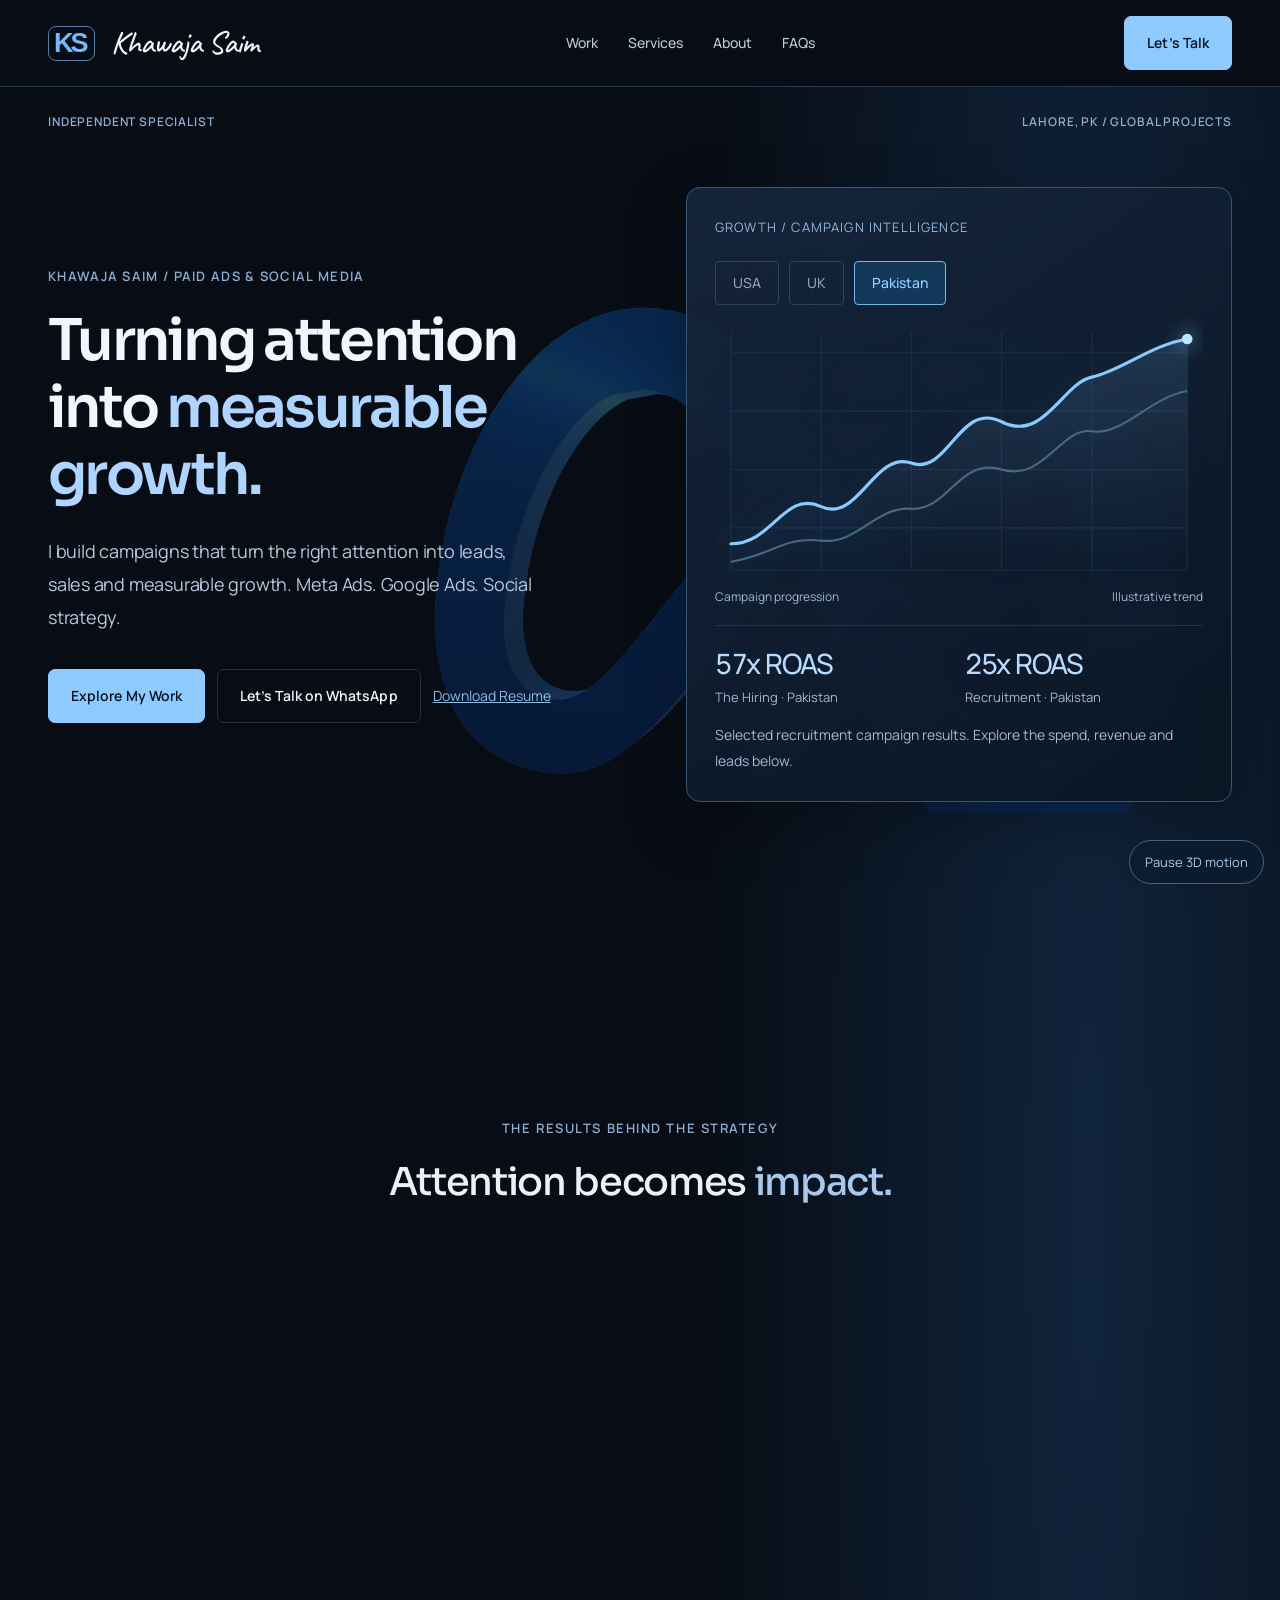
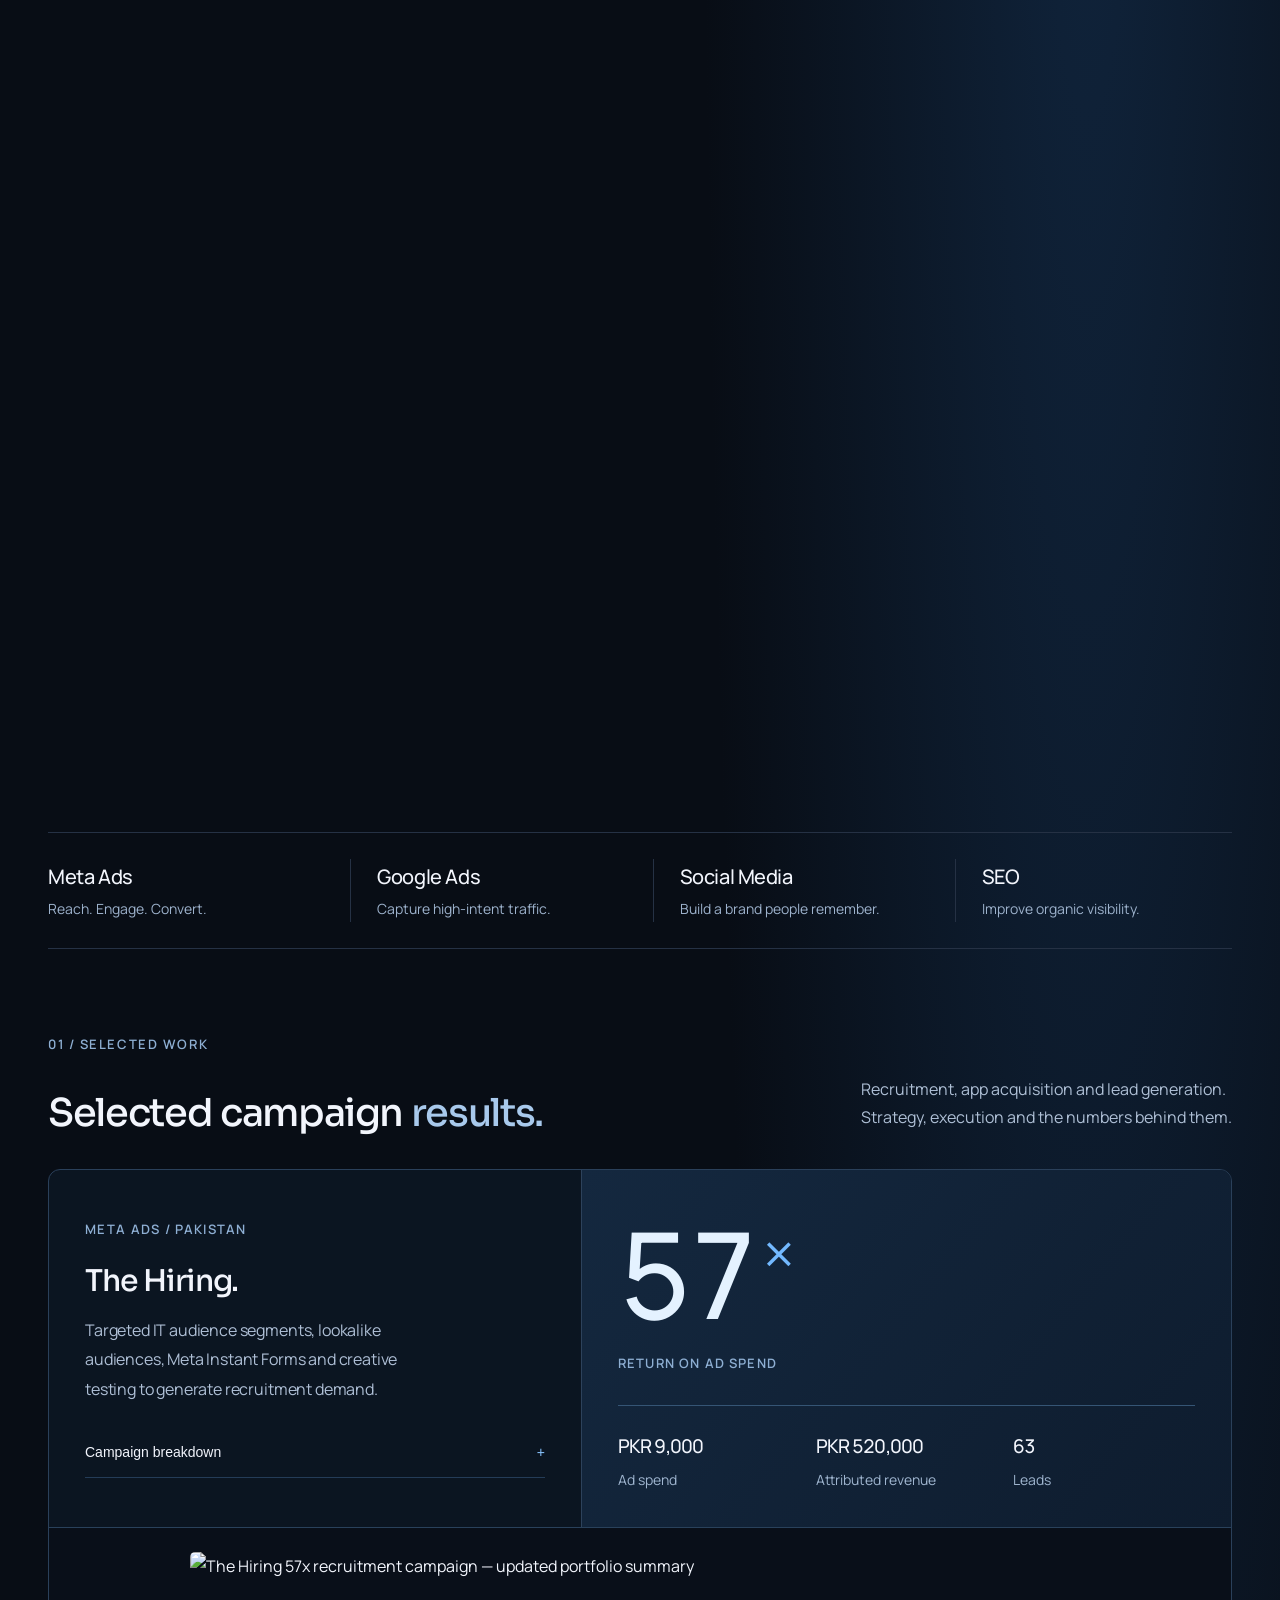
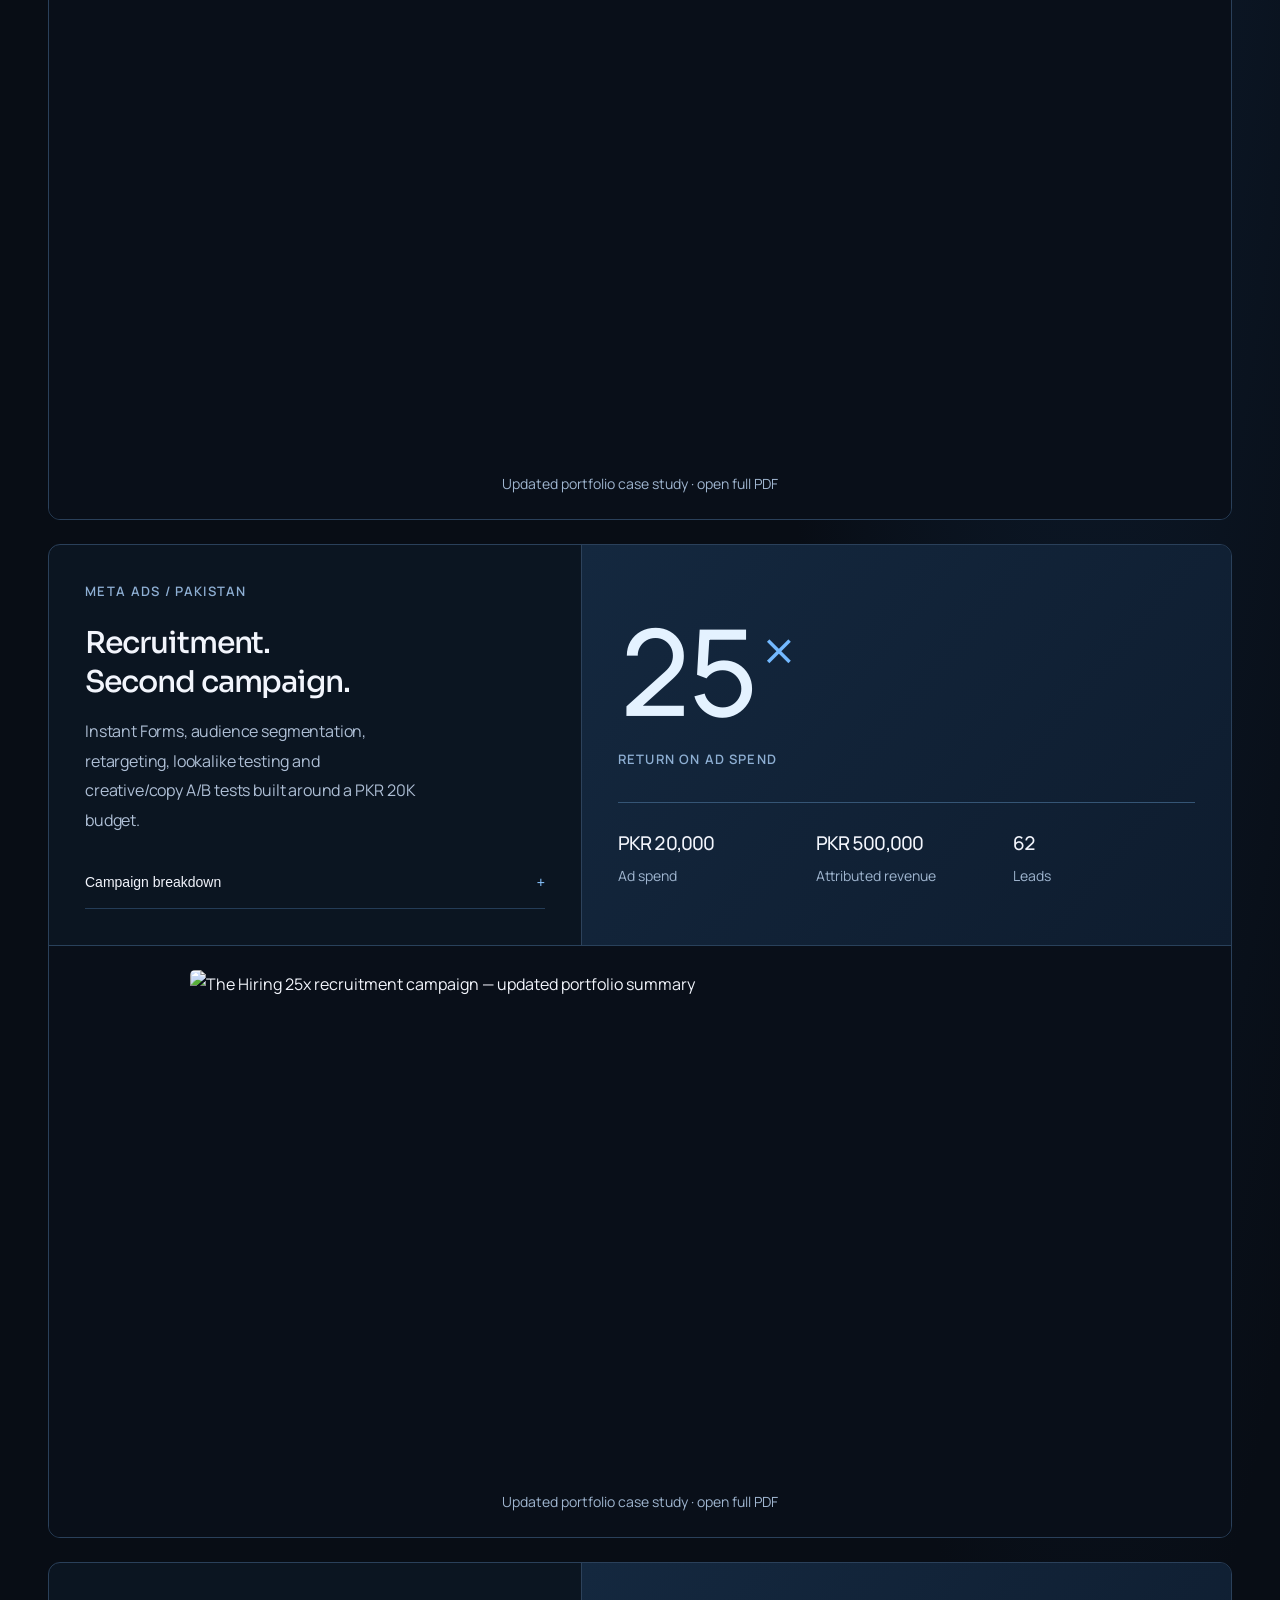
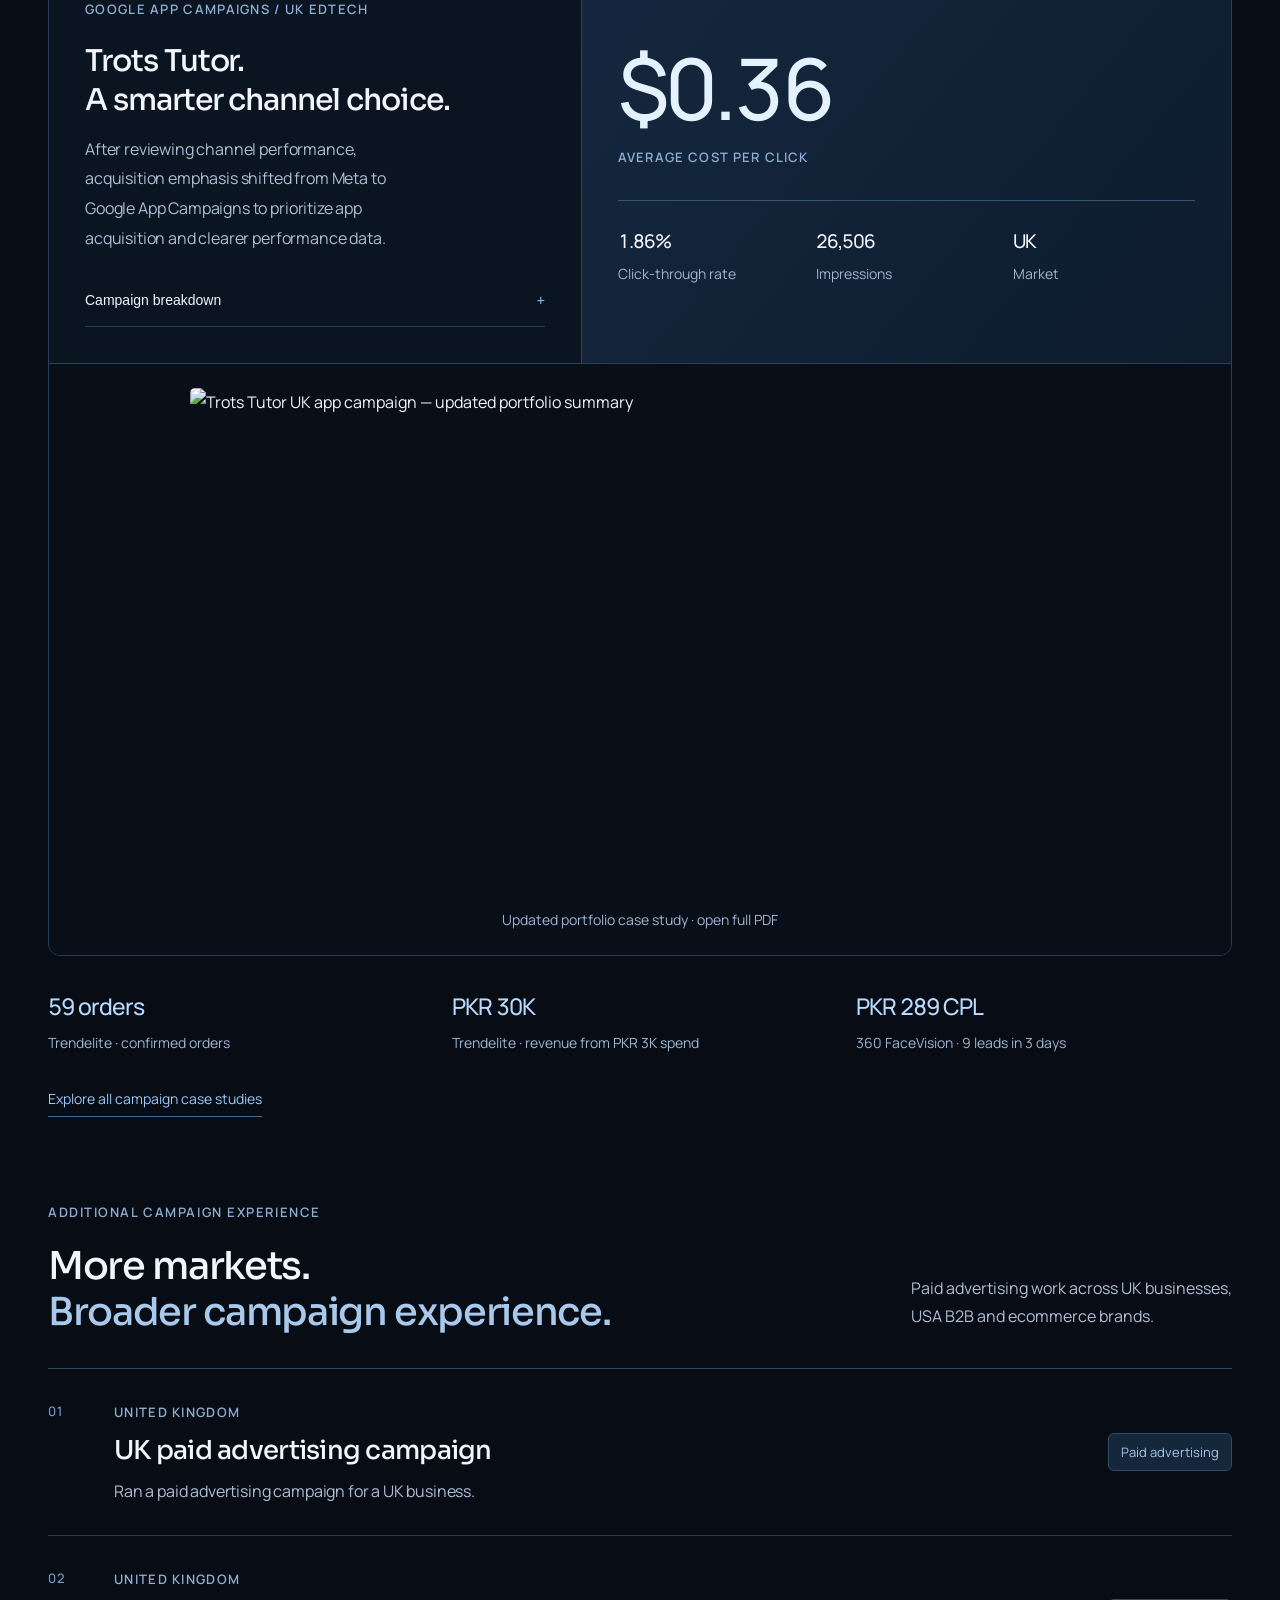
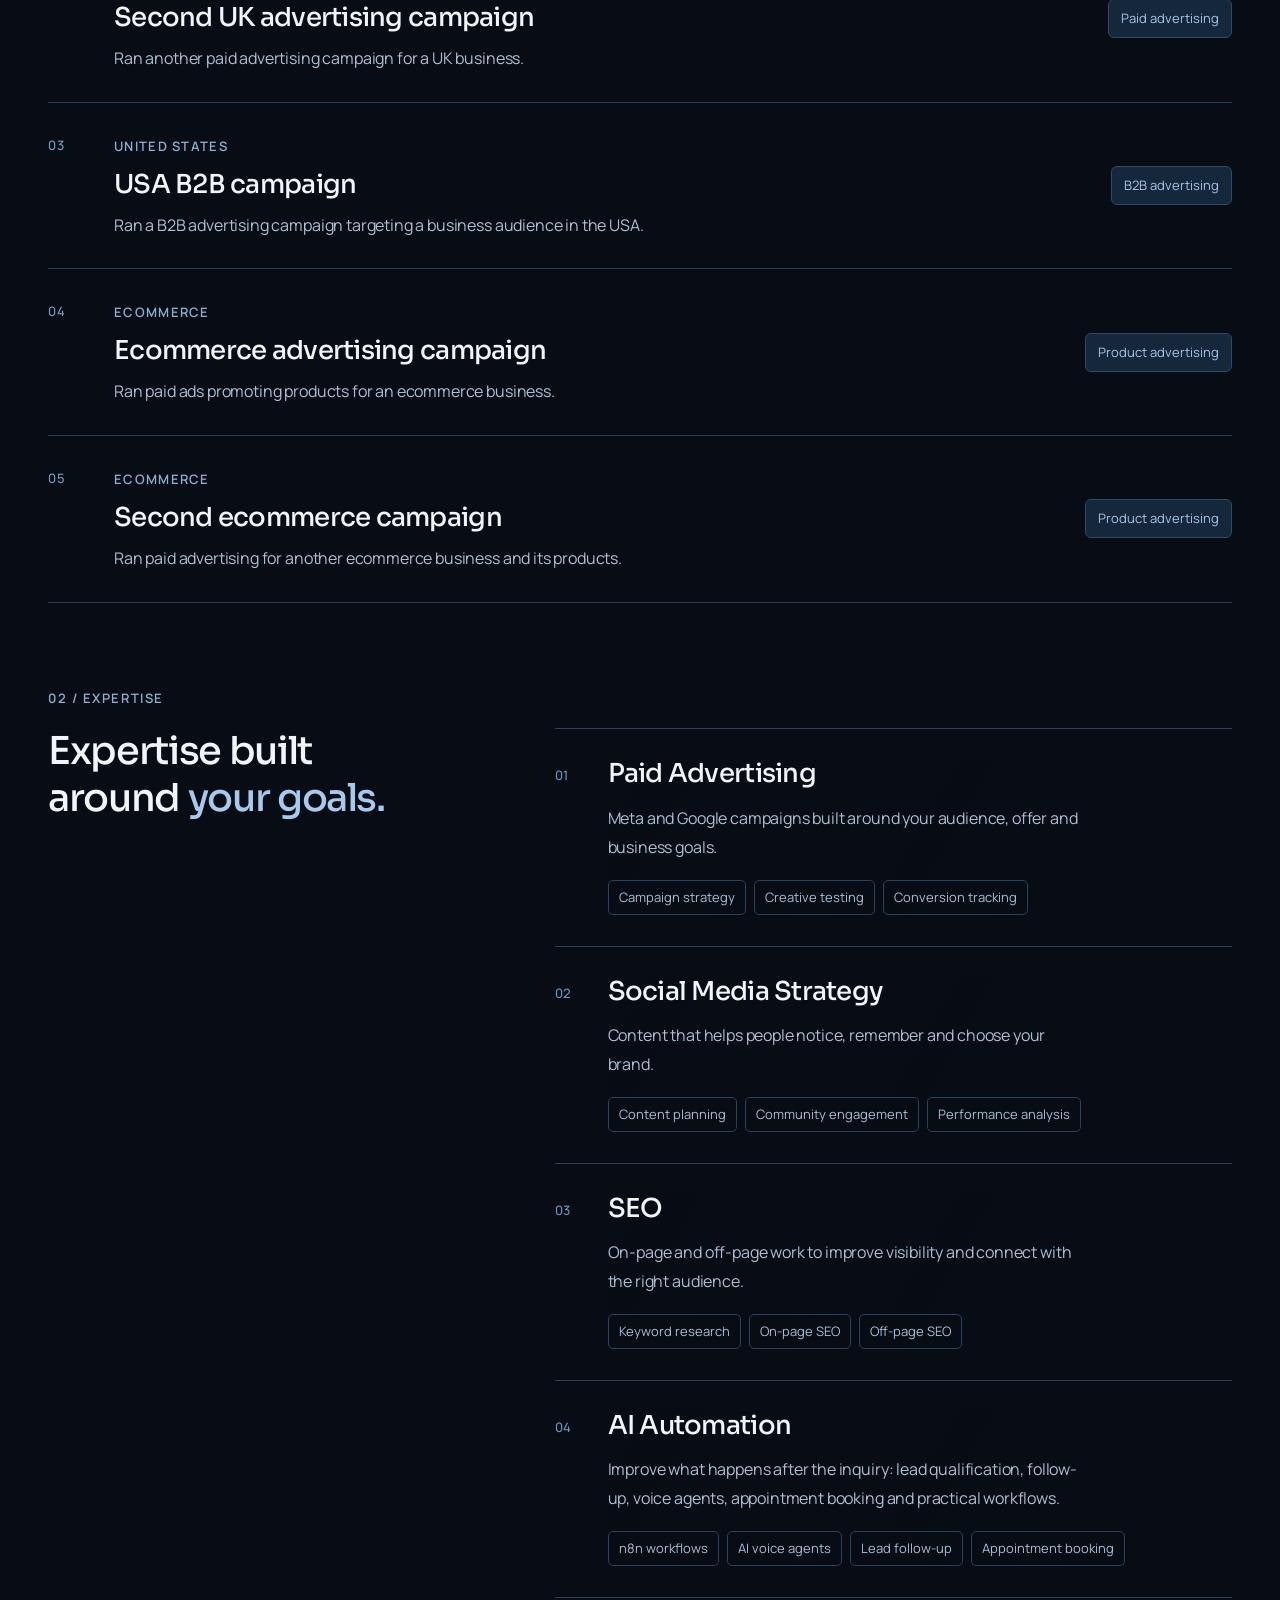
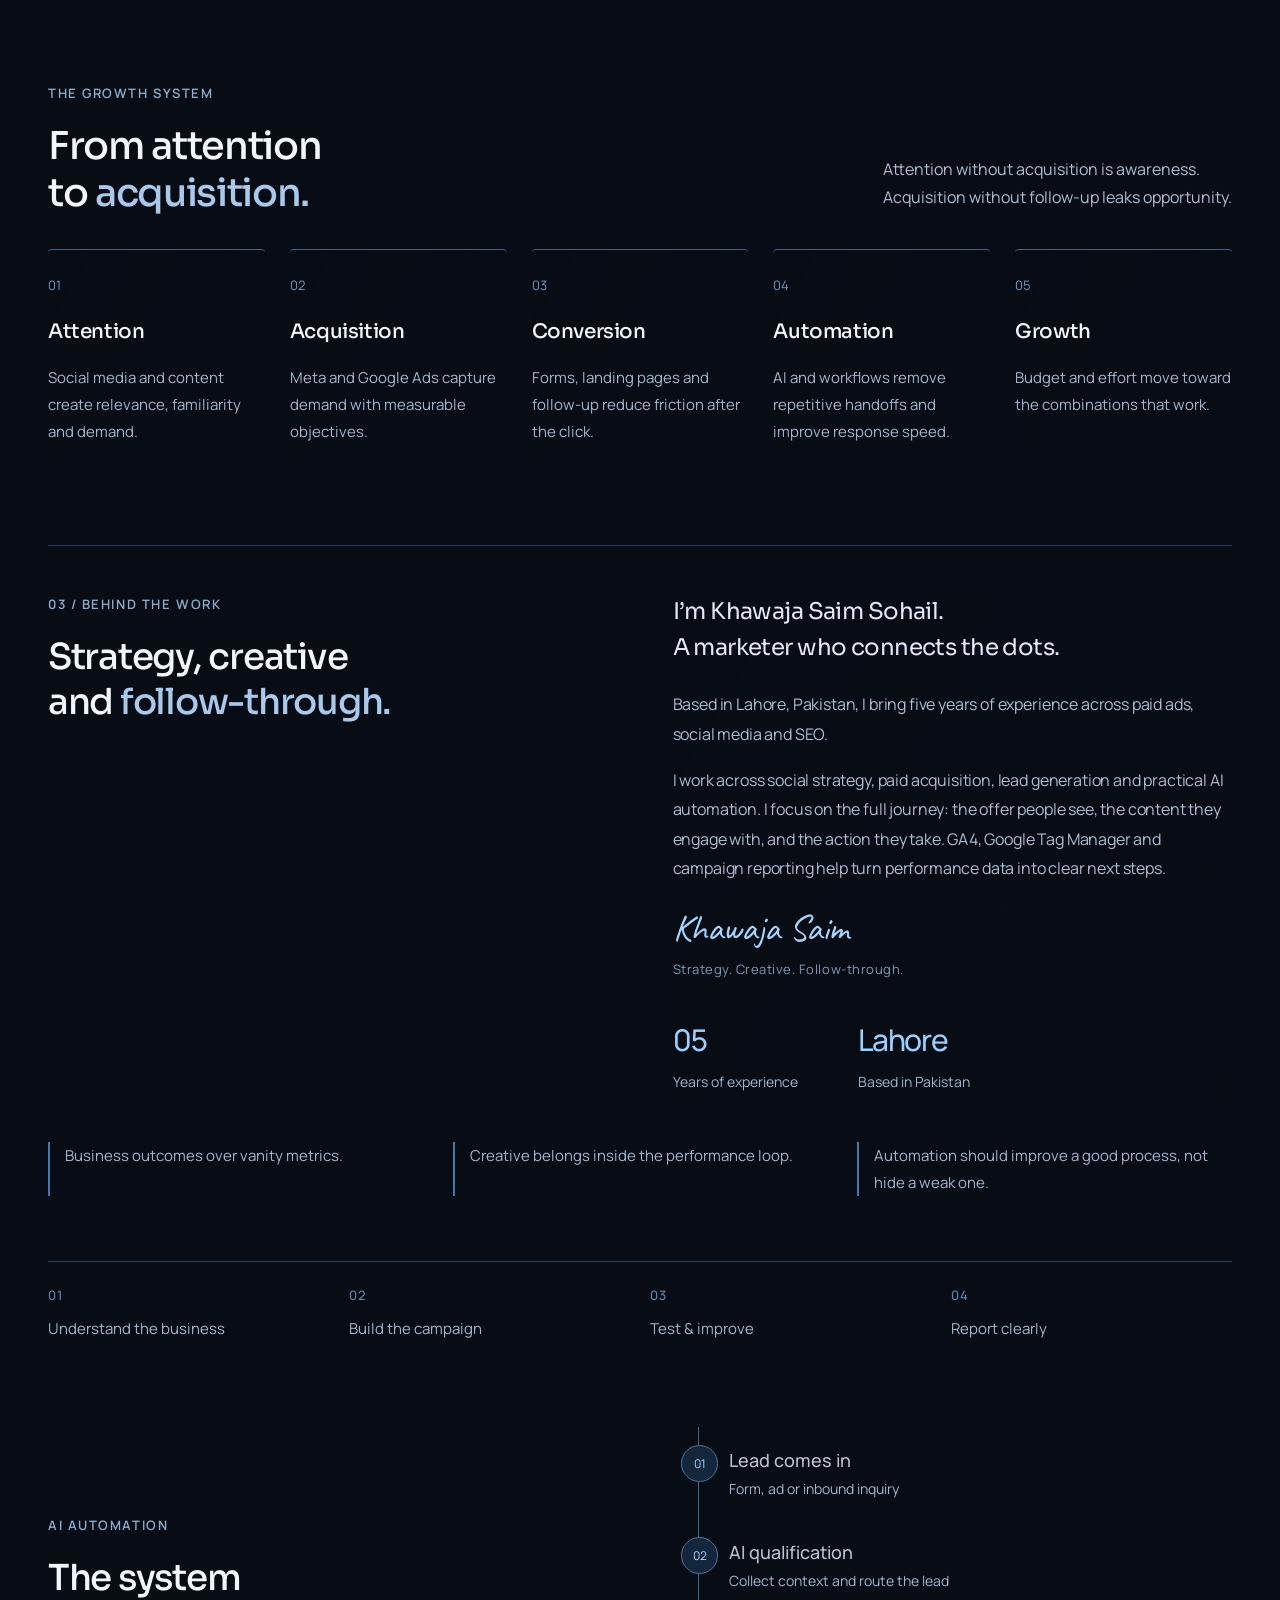
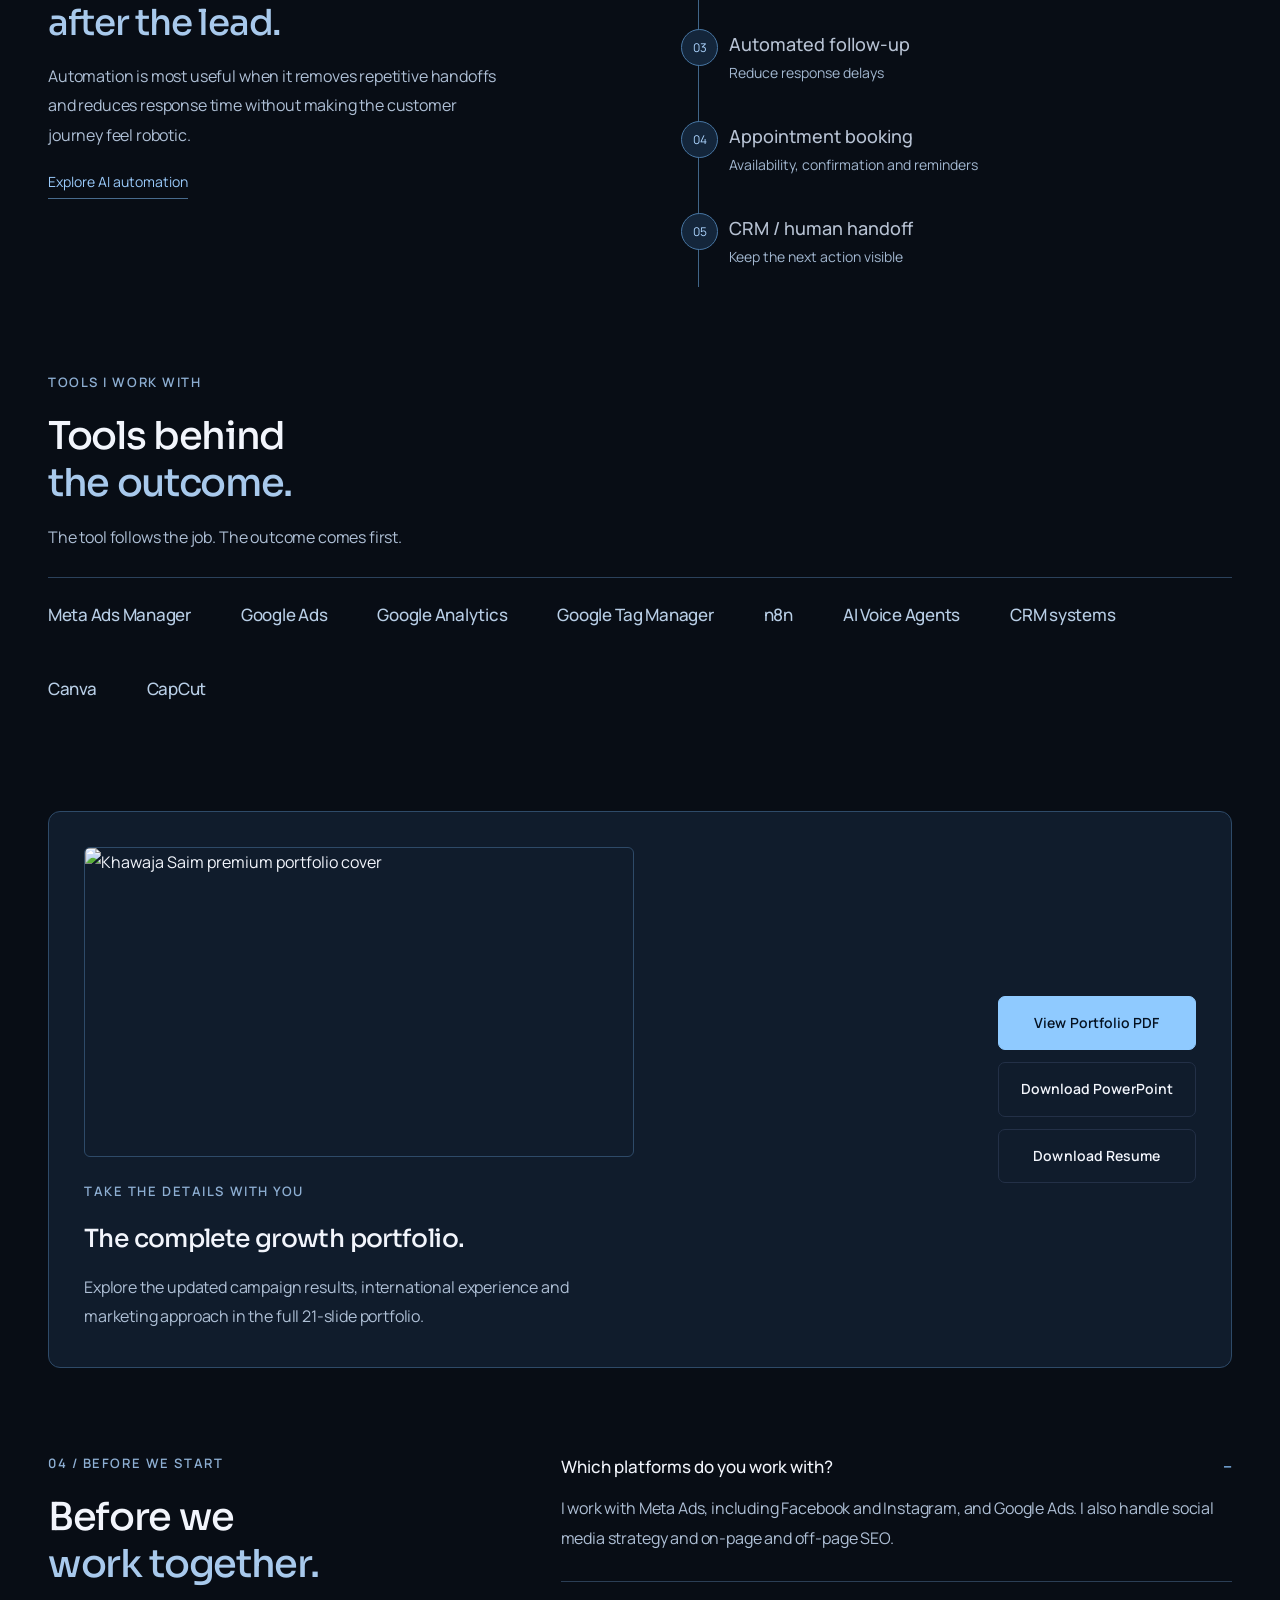
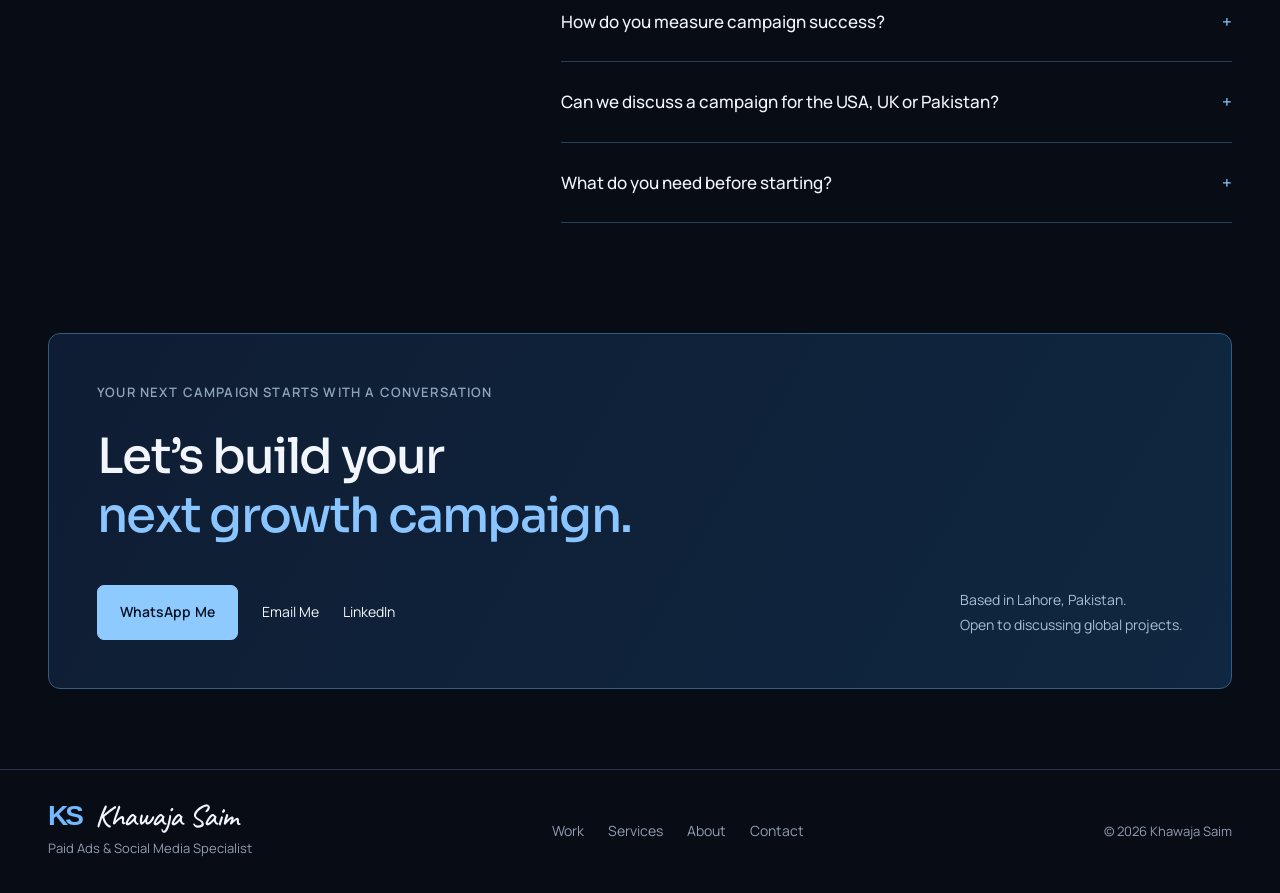
==== commit fbb2375e: "Add files via upload" ====
--- a/index.html
+++ b/index.html
@@ -1,13 +1,13 @@
 <!doctype html>
 <html lang="en"><head>
-  <!-- Google Tag Manager -->
+<!-- Google Tag Manager -->
 <script>(function(w,d,s,l,i){w[l]=w[l]||[];w[l].push({'gtm.start':
 new Date().getTime(),event:'gtm.js'});var f=d.getElementsByTagName(s)[0],
 j=d.createElement(s),dl=l!='dataLayer'?'&l='+l:'';j.async=true;j.src=
 'https://www.googletagmanager.com/gtm.js?id='+i+dl;f.parentNode.insertBefore(j,f);
 })(window,document,'script','dataLayer','GTM-N66B8T54');</script>
 <!-- End Google Tag Manager -->
-  <meta charset="utf-8"><meta name="viewport" content="width=device-width,initial-scale=1"><title>Khawaja Saim | Meta Ads, Google Ads & Social Media Specialist</title><meta name="description" content="Khawaja Saim is a paid ads and social media specialist. Explore Meta Ads campaign results, Google Ads services, social media strategy and SEO."><meta name="theme-color" content="#101717"><link rel="icon" href="data:image/svg+xml,%3Csvg xmlns='http://www.w3.org/2000/svg' viewBox='0 0 64 64'%3E%3Crect width='64' height='64' rx='14' fill='%23101717'/%3E%3Ctext x='32' y='43' text-anchor='middle' font-size='32' fill='%23bef179'%3EKS%3C/text%3E%3C/svg%3E"><link rel="preconnect" href="https://fonts.googleapis.com"><link rel="preconnect" href="https://fonts.gstatic.com" crossorigin><link href="https://fonts.googleapis.com/css2?family=Manrope:wght@400;500;600;700&family=Sora:wght@400;500;600&family=Caveat:wght@500;600&display=swap" rel="stylesheet"><style>
+<meta charset="utf-8"><meta name="viewport" content="width=device-width,initial-scale=1"><title>Khawaja Saim | Meta Ads, Google Ads & Social Media Specialist</title><meta name="description" content="Khawaja Saim is a Lahore-based paid ads and social media specialist. Explore Meta Ads campaign results, Google Ads services, social media strategy and SEO."><meta name="theme-color" content="#101717"><link rel="icon" href="data:image/svg+xml,%3Csvg xmlns='http://www.w3.org/2000/svg' viewBox='0 0 64 64'%3E%3Crect width='64' height='64' rx='14' fill='%23101717'/%3E%3Ctext x='32' y='43' text-anchor='middle' font-size='32' fill='%23bef179'%3EKS%3C/text%3E%3C/svg%3E"><link rel="preconnect" href="https://fonts.googleapis.com"><link rel="preconnect" href="https://fonts.gstatic.com" crossorigin><link href="https://fonts.googleapis.com/css2?family=Manrope:wght@400;500;600;700&family=Sora:wght@400;500;600&family=Caveat:wght@500;600&display=swap" rel="stylesheet"><style>
 :root{--bg:#101717;--panel:#151e1d;--text:#f5f3eb;--muted:#a6b2ae;--line:#303b37;--green:#bef179}*{box-sizing:border-box}html{scroll-behavior:smooth;scroll-padding-top:100px}body{margin:0;background:var(--bg);color:var(--text);font-family:Arial,Helvetica,sans-serif;font-size:16px;line-height:1.65}a{color:inherit;text-decoration:none}button{font:inherit;cursor:pointer}button,a,summary{touch-action:manipulation}button:focus-visible,a:focus-visible,summary:focus-visible{outline:2px solid var(--green);outline-offset:5px}::selection{background:var(--green);color:var(--bg)}.wrap{max-width:1240px;margin:auto;padding:0 38px}header{border-bottom:1px solid var(--line);background:rgba(16,23,23,.96);position:sticky;top:0;z-index:20}.nav{min-height:88px;display:flex;align-items:center;justify-content:space-between;gap:28px}.brand{display:flex;align-items:center;gap:14px;font-size:18px}.monogram{font:36px Georgia;color:var(--green);letter-spacing:-4px}nav{display:flex;gap:30px;color:var(--muted);font-size:14px}nav a:hover{color:var(--green)}.button{display:inline-flex;align-items:center;justify-content:center;padding:13px 23px;border-radius:9px;border:1px solid var(--line);font-weight:600;font-size:14px;transition:background .2s,transform .2s}.button:hover{transform:translateY(-2px);background:#253027}.button.primary{background:var(--green);color:#162017;border-color:var(--green)}.button.primary:hover{background:#d3ffa0}.eyebrow{font-size:12px;letter-spacing:2px;text-transform:uppercase;color:var(--muted);margin:0 0 24px}.hero{display:grid;grid-template-columns:1.06fr 1fr;gap:64px;align-items:center;padding:80px 0 70px}h1{font:clamp(44px,5.3vw,72px)/1.08 Georgia,serif;letter-spacing:-2px;margin:0 0 27px}h1 span{color:var(--green)}.intro{max-width:475px;color:#c4ccc8;font-size:18px;line-height:1.75}.actions{display:flex;gap:13px;flex-wrap:wrap;margin-top:30px}.dashboard{border:1px solid var(--line);border-radius:18px;padding:26px;background:linear-gradient(150deg,#19221e,#111919);position:relative;overflow:hidden}.dash-top{display:flex;justify-content:space-between;gap:12px;align-items:center;margin-bottom:22px}.dash-top span{font-size:12px;color:var(--muted);letter-spacing:1px}.markets{display:flex;gap:8px;flex-wrap:wrap}.market{background:transparent;color:var(--muted);border:1px solid var(--line);padding:7px 13px;border-radius:7px;font-size:14px}.market[aria-pressed=true]{border-color:var(--green);color:var(--green);background:#243022}.chart{width:100%;height:auto;display:block}.chart text{font:12px Arial;fill:#a6b2ae}.grid{stroke:#29352e;stroke-width:1}.curve{fill:none;stroke:var(--green);stroke-width:3;stroke-linecap:round;stroke-dasharray:650;stroke-dashoffset:650;animation:draw 2.2s ease forwards}.secondary-curve{fill:none;stroke:#60766a;stroke-width:2}.graph-dot{fill:var(--green);filter:drop-shadow(0 0 7px #9acb62)}@keyframes draw{to{stroke-dashoffset:0}}.chart-footer{display:flex;justify-content:space-between;color:var(--muted);font-size:12px;margin-bottom:18px}.results-strip{display:grid;grid-template-columns:1fr 1fr;gap:12px;border-top:1px solid var(--line);padding-top:18px}.results-strip strong{display:block;font:30px Georgia;color:var(--green)}.results-strip small{color:var(--muted);font-size:12px}.market-detail{font-size:14px;color:var(--muted);margin:12px 0 0;min-height:46px}.capabilities{display:grid;grid-template-columns:repeat(4,1fr);border-top:1px solid var(--line);border-bottom:1px solid var(--line);padding:30px 0;gap:25px}.capabilities div{padding-left:26px;border-left:1px solid var(--line)}.capabilities div:first-child{padding-left:0;border:0}.capabilities b{display:block;font-size:16px}.capabilities span{font-size:13px;color:var(--muted)}.service-symbol{color:var(--green);font-size:30px;line-height:1.2;display:block;margin-bottom:12px}section{padding:75px 0 0}.section-heading{display:flex;align-items:center;gap:28px;margin-bottom:32px}h2{font:clamp(30px,3.7vw,43px)/1.2 Georgia;margin:0;letter-spacing:-1px}.section-heading .rule{flex:1;height:1px;background:var(--line)}.section-heading small{font-size:11px;letter-spacing:1.5px;color:var(--muted);text-transform:uppercase}.cases{display:grid;grid-template-columns:1fr 1fr;gap:22px}.case{border:1px solid var(--line);border-radius:13px;padding:27px;background:linear-gradient(130deg,#17211d,#121a18)}.case-head{display:flex;justify-content:space-between;gap:18px}.case h3{font-size:18px;margin:0}.case-head small{color:var(--muted);font-size:12px}.case p{color:var(--muted);font-size:15px;max-width:350px}.stats{display:grid;grid-template-columns:repeat(3,1fr);gap:12px;margin:27px 0}.stats div{border-right:1px solid var(--line)}.stats div:last-child{border:0}.stats b{display:block;font-size:19px}.stats span{font-size:12px;color:var(--muted)}.return{display:flex;align-items:center;gap:20px;border:1px solid #435535;border-radius:8px;padding:15px;background:#1c281d}.return b{font:32px Georgia;color:var(--green);white-space:nowrap}.return span{color:var(--muted);font-size:13px;line-height:1.5}.services{display:grid;grid-template-columns:repeat(3,1fr);gap:34px}.service{border-left:1px solid var(--line);padding-left:30px}.service:first-child{border:0;padding:0}.service h3{font:26px Georgia;margin:14px 0}.service p{color:var(--muted);font-size:15px}ul{padding:0;list-style:none}li{margin:11px 0;font-size:14px;color:#c2cbc5}li:before{content:'✓';display:inline-flex;align-items:center;justify-content:center;width:20px;height:20px;background:#253321;color:var(--green);border-radius:50%;margin-right:10px}.about{display:grid;grid-template-columns:.65fr 1fr;gap:70px;padding:42px;background:#151f1b;border-radius:12px;border:1px solid var(--line)}.about p{color:var(--muted);margin-top:0}.about p:last-child{margin-bottom:0}.about strong{color:var(--text);font-weight:500}.process{display:grid;grid-template-columns:repeat(4,1fr);gap:26px;margin-top:38px}.process span{font:26px Georgia;color:var(--green)}.process h3{font-size:16px;margin:12px 0 7px}.process p{font-size:14px;color:var(--muted);margin:0}details{border:1px solid var(--line);background:#141d19;border-radius:9px;margin-bottom:12px;padding:19px 23px}summary{cursor:pointer;font-weight:500;list-style:none;display:flex;justify-content:space-between;gap:15px}summary:after{content:'+';color:var(--green)}details[open] summary:after{content:'−'}details p{color:var(--muted);font-size:15px;margin:14px 0 2px;max-width:850px}.contact{margin:70px 0 65px;background:radial-gradient(ellipse at 75% 50%,#283a20,transparent 70%),#18241b;border:1px solid #536b3d;border-radius:15px;padding:45px;display:grid;grid-template-columns:1fr auto;gap:30px;align-items:center}.contact h2{max-width:600px;font-size:clamp(34px,4vw,48px)}.contact .eyebrow{margin-bottom:14px}.contact p{font-size:14px;color:var(--muted);margin-bottom:0;max-width:230px}.contact-actions{display:flex;flex-direction:column;gap:14px;align-items:flex-start}.contact-actions a:last-child{font-size:14px;color:var(--muted);text-decoration:underline}footer{border-top:1px solid var(--line);padding:29px 0}.footer-inner{display:flex;justify-content:space-between;gap:30px;align-items:center}.footer-inner p{font-size:12px;color:var(--muted);margin:4px 0}.footer-links{display:flex;gap:24px;font-size:13px;color:var(--muted)}.skip{position:absolute;top:-60px}.skip:focus{top:8px;background:var(--green);color:#101717;padding:12px;z-index:40}@media(max-width:960px){.hero{gap:30px}.wrap{padding:0 25px}.stats b{font-size:16px}.section-heading small{display:none}.about{gap:35px}.nav{gap:15px}nav{gap:18px}}@media(max-width:760px){.nav{min-height:76px;flex-wrap:wrap;padding-top:14px;padding-bottom:14px}.nav>.button{margin-left:auto}nav{order:3;width:100%;justify-content:space-between}.brand{font-size:16px}.hero{grid-template-columns:1fr;padding-top:45px;gap:40px}h1{font-size:50px;letter-spacing:-1.5px}.dashboard{max-width:550px;width:100%;padding:22px}.capabilities{grid-template-columns:1fr 1fr;gap:25px}.capabilities div:nth-child(3){padding-left:0;border:0}.cases,.services,.about,.contact{grid-template-columns:1fr}.service{border:0;border-top:1px solid var(--line);padding:25px 0 0}.service:first-child{padding:0}.services{gap:20px}.process{grid-template-columns:1fr 1fr}.about{padding:28px;gap:25px}section{padding-top:55px}.contact{padding:30px;margin-top:50px}.footer-inner{flex-wrap:wrap}.section-heading{gap:15px}.stats b{font-size:17px}.case{padding:22px}.return b{font-size:29px}}@media(max-width:380px){.wrap{padding:0 18px}h1{font-size:43px}.nav>.button{padding:10px 13px}.case-head{flex-wrap:wrap}.stats{gap:8px}.stats b{font-size:15px}.return{gap:12px}.return b{font-size:25px}}@media(prefers-reduced-motion:reduce){html{scroll-behavior:auto}*{animation:none!important;transition:none!important}.curve{stroke-dashoffset:0}}
 
 /* Futuristic editorial direction */
@@ -47,11 +47,11 @@
 @media(max-width:1050px){h1{font-size:52px;letter-spacing:-.045em}.project h3{font-size:28px}.hero{gap:32px}.intro{font-size:17px}.service-rows h3{font-size:25px}}
 @media(max-width:760px){h1{font-size:clamp(38px,7.4vw,50px);line-height:1.2;letter-spacing:-.045em}h2,.services-layout h2,.about-editorial h2,.automation-layout h2{font-family:'Sora',Arial;font-size:32px;line-height:1.25;letter-spacing:-.03em}.contact h2{font-size:34px;line-height:1.24;letter-spacing:-.03em}.intro{font-size:17px;line-height:1.85}.project h3{font-size:27px;line-height:1.3}.service-rows h3,.experience-row h3{font-size:24px;line-height:1.35}.proof-story-heading h2{font-size:28px;line-height:1.3}.proof-reveal strong{font-size:37px}.proof-story-heading .section-kicker{font-size:12px;letter-spacing:.07em}.signature-name{font-size:28px}.hero-index,.hero-index span{font-size:12px;letter-spacing:.025em}.hero .eyebrow{font-size:12px;letter-spacing:.07em}.section-kicker{font-size:12px;letter-spacing:.1em}.metric-big{letter-spacing:-.045em}.metric-cpc{letter-spacing:-.04em}.project-submetrics span{font-size:13px}.about-copy .about-lead{font-size:22px}.footer-links{font-size:14px}.tool-list span{font-size:16px}}
 @media(max-width:380px){h1{font-size:37px;line-height:1.2;letter-spacing:-.04em}.signature-name{font-size:26px}.contact h2{font-size:31px}.project h3{font-size:25px}.nav nav{font-size:13px}.hero .eyebrow{max-width:275px}.button{font-size:14px}.proof-bar span{font-size:14px}}
-</style><script type="application/ld+json">{"@context":"https://schema.org","@type":"Person","name":"Khawaja Saim Sohail","jobTitle":"Paid Ads and Social Media Specialist","homeLocation":{"@type":"Place","name":"Lahore, Pakistan"},"knowsAbout":["Meta Ads","Google Ads","Social Media Strategy","Search Engine Optimization"]}</script><link rel="canonical" href="https://khawajasaim.github.io/Khawaja-Saim/"><meta property="og:title" content="Khawaja Saim | Paid Ads & Social Media Specialist"><meta property="og:description" content="Meta Ads, Google Ads, social media and AI automation. Explore campaign results and discuss your next project."><meta property="og:type" content="website"><meta property="og:url" content="https://khawajasaim.github.io/Khawaja-Saim/"></head><body>
-  <!-- Google Tag Manager (noscript) -->
+.portfolio-cover{display:block;width:100%;max-width:550px;height:auto;border-radius:6px;border:1px solid #2e4a68;margin-bottom:24px}.campaign-evidence img{height:auto}</style><script type="application/ld+json">{"@context":"https://schema.org","@type":"Person","name":"Khawaja Saim Sohail","jobTitle":"Paid Ads and Social Media Specialist","homeLocation":{"@type":"Place","name":"Lahore, Pakistan"},"knowsAbout":["Meta Ads","Google Ads","Social Media Strategy","Search Engine Optimization"]}</script></head><body>
+<!-- Google Tag Manager (noscript) -->
 <noscript><iframe src="https://www.googletagmanager.com/ns.html?id=GTM-N66B8T54"
 height="0" width="0" style="display:none;visibility:hidden"></iframe></noscript>
 <!-- End Google Tag Manager (noscript) -->
-<canvas id="scroll-sculpture" aria-hidden="true"></canvas><button id="sculpture-toggle" type="button" aria-pressed="true">Pause background motion</button><a class="skip" href="#main">Skip to content</a><header><div class="wrap nav"><a href="#" class="brand" aria-label="Khawaja Saim homepage"><span class="monogram">KS</span><span class="signature-name">Khawaja Saim</span></a><nav aria-label="Main navigation"><a href="#work">Work</a><a href="#services">Services</a><a href="#about">About</a><a href="#faqs">FAQs</a></nav><a class="button primary" href="#contact">Let’s Talk</a></div></header><main id="main" class="wrap"><div class="hero"><div class="hero-index" aria-hidden="true">INDEPENDENT SPECIALIST <span>LAHORE, PK / GLOBAL PROJECTS</span></div><div><p class="eyebrow">Khawaja Saim / Paid Ads & Social Media</p><h1>Turning attention<br>into <span>measurable growth.</span></h1><p class="intro">I build campaigns that turn the right attention into leads, sales and measurable growth. Meta Ads. Google Ads. Social strategy.</p><div class="actions"><a class="button primary" href="#work">Explore My Work</a><a class="button" href="https://wa.me/923044828634?text=Hi%20Khawaja%20Saim%2C%20I%20found%20your%20portfolio%20and%20would%20like%20to%20discuss%20a%20project." target="_blank" rel="noopener">Let’s Talk on WhatsApp</a><a class="resume-link" href="assets/Khawaja-Saim-Resume.pdf" target="_blank" rel="noopener">Download Resume</a></div></div><div class="dashboard"><div class="dash-orbit" aria-hidden="true"></div><div class="dash-top"><span>GROWTH / CAMPAIGN INTELLIGENCE</span></div><div class="markets" aria-label="Explore campaign markets"><button class="market" type="button" data-market="usa" aria-pressed="false">USA</button><button class="market" type="button" data-market="uk" aria-pressed="false">UK</button><button class="market" type="button" data-market="pakistan" aria-pressed="true">Pakistan</button></div><svg class="chart" viewBox="0 0 460 265" role="img" aria-label="Illustrative campaign growth curves, not historical campaign data"><defs><linearGradient id="fill" x1="0" y1="0" x2="0" y2="1"><stop offset="0" stop-color="#8acbff" stop-opacity=".13"/><stop offset="1" stop-color="#8acbff" stop-opacity="0"/></linearGradient></defs><path class="grid" d="M15 45H445 M15 100H445 M15 155H445 M15 210H445 M15 250H445 M15 25V250 M100 25V250 M185 25V250 M270 25V250 M355 25V250 M445 25V250"/><path d="M15 225 C55 225 65 174 100 190 S150 137 185 149 S230 90 270 110 S327 74 355 68 S410 38 445 32 L445 250 L15 250Z" fill="url(#fill)"/><path class="secondary-curve" d="M15 242 C55 235 65 218 100 222 S150 190 185 192 S230 143 270 155 S327 114 355 119 S410 87 445 81"/><path id="main-curve" class="curve" d="M15 225 C55 225 65 174 100 190 S150 137 185 149 S230 90 270 110 S327 74 355 68 S410 38 445 32"/><circle class="graph-dot" cx="445" cy="32" r="5"/></svg><div class="chart-footer"><span>Campaign progression</span><span>Illustrative trend</span></div><div class="results-strip" id="market-metrics"><div><strong>57x ROAS</strong><small>The Hiring · Pakistan</small></div><div><strong>25x ROAS</strong><small>Recruitment · Pakistan</small></div></div><p class="market-detail" id="market-detail" aria-live="polite">Selected recruitment campaign results. Explore the spend, revenue and leads below.</p></div></div><section class="proof-story" id="results" aria-label="Selected marketing results"><div class="proof-stage"><div class="proof-story-heading"><p class="section-kicker">THE RESULTS BEHIND THE STRATEGY</p><h2>Attention becomes <span>impact.</span></h2></div><div class="proof-bar proof-reveal"><div><strong>57×</strong><span>Best documented ROAS</span></div><div><strong>50K+</strong><span>Organic views</span></div><div><strong>PKR 1.65M+</strong><span>Revenue from paid ads</span></div></div><p class="proof-story-footnote">Selected results across paid advertising and organic content.</p></div></section><div class="hero-bottom"><span>Strategy meets creative.<br>Creative meets performance.</span><a href="#work">SCROLL TO EXPLORE</a><span>05 YEARS<br>IN MARKETING</span></div><div class="capabilities"><div><span class="service-symbol" aria-hidden="true">∞</span><b>Meta Ads</b><span>Reach. Engage. Convert.</span></div><div><span class="service-symbol" aria-hidden="true">G</span><b>Google Ads</b><span>Capture high-intent traffic.</span></div><div><span class="service-symbol" aria-hidden="true">◎</span><b>Social Media</b><span>Build a brand people remember.</span></div><div><span class="service-symbol" aria-hidden="true">↗</span><b>SEO</b><span>Improve organic visibility.</span></div></div><section id="work"><div class="section-kicker">01 / SELECTED WORK</div><div class="work-title"><h2>Selected campaign <span>results.</span></h2><p>Recruitment, app acquisition and lead generation.<br>Strategy, execution and the numbers behind them.</p></div><div class="project-list"><article class="project"><div class="project-identity"><div class="project-labels"><span class="project-tag">META ADS / PAKISTAN</span></div><h3>The Hiring.</h3><p>Targeted IT audience segments, lookalike audiences, Meta Instant Forms and creative testing to generate recruitment demand.</p><details><summary>Campaign breakdown</summary><p>Ad spend: PKR 9,000. Attributed revenue: PKR 520,000. Leads generated: 63. Reported return: 57x ROAS.</p></details></div><div class="project-result"><div class="metric-big">57<span>×</span></div><span class="metric-label">RETURN ON AD SPEND</span><div class="project-submetrics"><div><b>PKR 9,000</b><span>Ad spend</span></div><div><b>PKR 520,000</b><span>Attributed revenue</span></div><div><b>63</b><span>Leads</span></div></div></div><figure class="campaign-evidence"><a href="assets/case-the-hiring-57x.png" target="_blank" rel="noopener"><img loading="lazy" src="assets/case-the-hiring-57x.png" alt="Original recruitment campaign case-study summary"></a><figcaption>Original campaign case-study summary · open for full detail</figcaption></figure></article><article class="project"><div class="project-identity"><span class="project-tag">META ADS / PAKISTAN</span><h3>Recruitment.<br>Second campaign.</h3><p>Instant Forms, audience segmentation, retargeting, lookalike testing and creative/copy A/B tests built around a PKR 20K budget.</p><details><summary>Campaign breakdown</summary><p>Ad spend: PKR 20,000. Attributed revenue: PKR 500,000. Leads generated: 62. Reported return: 25x ROAS.</p></details></div><div class="project-result"><div class="metric-big">25<span>×</span></div><span class="metric-label">RETURN ON AD SPEND</span><div class="project-submetrics"><div><b>PKR 20,000</b><span>Ad spend</span></div><div><b>PKR 500,000</b><span>Attributed revenue</span></div><div><b>62</b><span>Leads</span></div></div></div><figure class="campaign-evidence"><a href="assets/case-the-hiring-25x.png" target="_blank" rel="noopener"><img loading="lazy" src="assets/case-the-hiring-25x.png" alt="Original recruitment campaign case-study summary"></a><figcaption>Original campaign case-study summary · open for full detail</figcaption></figure></article><article class="project uk-project"><div class="project-identity"><div class="project-labels"><span class="project-tag">GOOGLE APP CAMPAIGNS / UK EDTECH</span></div><h3>Trots Tutor.<br>A smarter channel choice.</h3><p>After reviewing channel performance, acquisition emphasis shifted from Meta to Google App Campaigns to prioritize app acquisition and clearer performance data.</p><details><summary>Campaign breakdown</summary><p>Average CPC: $0.36. CTR: 1.86%. Impressions: 26,506. The campaign focused on app acquisition in the UK EdTech market.</p></details></div><div class="project-result"><div class="metric-big metric-cpc">$0.36</div><span class="metric-label">AVERAGE COST PER CLICK</span><div class="project-submetrics"><div><b>1.86%</b><span>Click-through rate</span></div><div><b>26,506</b><span>Impressions</span></div><div><b>UK</b><span>Market</span></div></div></div><figure class="campaign-evidence"><a href="assets/case-trots-tutor.png" target="_blank" rel="noopener"><img loading="lazy" src="assets/case-trots-tutor.png" alt="Trots Tutor original UK Google App Campaign case-study summary"></a><figcaption>Original UK app acquisition case-study summary</figcaption></figure></article></div><div class="extra-proof"><div><b>59 orders</b><span>Trendelite · confirmed orders</span></div><div><b>PKR 30K</b><span>Trendelite · revenue from PKR 3K spend</span></div><div><b>PKR 289 CPL</b><span>360 FaceVision · 9 leads in 3 days</span></div></div><a class="text-link" href="https://khawajasaim.github.io/Khawaja-Saim/case-studies.html" target="_blank" rel="noopener">Explore all campaign case studies</a></section><section id="additional-campaigns"><div class="section-kicker">ADDITIONAL CAMPAIGN EXPERIENCE</div><div class="work-title"><h2>More markets.<br><span>Broader campaign experience.</span></h2><p>Paid advertising work across UK businesses,<br>USA B2B and ecommerce brands.</p></div><div class="experience-list"><article class="experience-row"><span class="experience-index">01</span><div><span class="experience-market">UNITED KINGDOM</span><h3>UK paid advertising campaign</h3><p>Ran a paid advertising campaign for a UK business.</p></div><span class="experience-type">Paid advertising</span></article><article class="experience-row"><span class="experience-index">02</span><div><span class="experience-market">UNITED KINGDOM</span><h3>Second UK advertising campaign</h3><p>Ran another paid advertising campaign for a UK business.</p></div><span class="experience-type">Paid advertising</span></article><article class="experience-row"><span class="experience-index">03</span><div><span class="experience-market">UNITED STATES</span><h3>USA B2B campaign</h3><p>Ran a B2B advertising campaign targeting a business audience in the USA.</p></div><span class="experience-type">B2B advertising</span></article><article class="experience-row"><span class="experience-index">04</span><div><span class="experience-market">ECOMMERCE</span><h3>Ecommerce advertising campaign</h3><p>Ran paid ads promoting products for an ecommerce business.</p></div><span class="experience-type">Product advertising</span></article><article class="experience-row"><span class="experience-index">05</span><div><span class="experience-market">ECOMMERCE</span><h3>Second ecommerce campaign</h3><p>Ran paid advertising for another ecommerce business and its products.</p></div><span class="experience-type">Product advertising</span></article></div></section><section id="services"><div class="section-kicker">02 / EXPERTISE</div><div class="services-layout"><h2>Expertise built<br>around <span>your goals.</span></h2><div class="service-rows"><article><span class="service-number">01</span><div><h3>Paid Advertising</h3><p>Meta and Google campaigns built around your audience, offer and business goals.</p><div class="skill-tags"><span>Campaign strategy</span><span>Creative testing</span><span>Conversion tracking</span></div></div></article><article><span class="service-number">02</span><div><h3>Social Media Strategy</h3><p>Content that helps people notice, remember and choose your brand.</p><div class="skill-tags"><span>Content planning</span><span>Community engagement</span><span>Performance analysis</span></div></div></article><article><span class="service-number">03</span><div><h3>SEO</h3><p>On-page and off-page work to improve visibility and connect with the right audience.</p><div class="skill-tags"><span>Keyword research</span><span>On-page SEO</span><span>Off-page SEO</span></div></div></article><article><span class="service-number">04</span><div><h3>AI Automation</h3><p>Improve what happens after the inquiry: lead qualification, follow-up, voice agents, appointment booking and practical workflows.</p><div class="skill-tags"><span>n8n workflows</span><span>AI voice agents</span><span>Lead follow-up</span><span>Appointment booking</span></div></div></article></div></div></section><section id="growth"><div class="section-kicker">THE GROWTH SYSTEM</div><div class="work-title"><h2>From attention<br>to <span>acquisition.</span></h2><p>Attention without acquisition is awareness.<br>Acquisition without follow-up leaks opportunity.</p></div><div class="growth-steps"><article><span>01</span><h3>Attention</h3><p>Social media and content create relevance, familiarity and demand.</p></article><article><span>02</span><h3>Acquisition</h3><p>Meta and Google Ads capture demand with measurable objectives.</p></article><article><span>03</span><h3>Conversion</h3><p>Forms, landing pages and follow-up reduce friction after the click.</p></article><article><span>04</span><h3>Automation</h3><p>AI and workflows remove repetitive handoffs and improve response speed.</p></article><article><span>05</span><h3>Growth</h3><p>Budget and effort move toward the combinations that work.</p></article></div></section><section id="about"><div class="about-editorial"><div><div class="section-kicker">03 / BEHIND THE WORK</div><h2>Strategy, creative<br>and <span>follow-through.</span></h2></div><div class="about-copy"><p class="about-lead">I’m Khawaja Saim Sohail.<br>A marketer who connects the dots.</p><p>Based in Lahore, Pakistan, I bring five years of experience across paid ads, social media and SEO.</p><p>I work across social strategy, paid acquisition, lead generation and practical AI automation. I focus on the full journey: the offer people see, the content they engage with, and the action they take. GA4, Google Tag Manager and campaign reporting help turn performance data into clear next steps.</p><p class="personal-signature">Khawaja Saim<span>Strategy. Creative. Follow-through.</span></p><div class="about-facts"><div><strong>05</strong><span>Years of experience</span></div><div><strong>Lahore</strong><span>Based in Pakistan</span></div></div></div></div><div class="principles"><p>Business outcomes over vanity metrics.</p><p>Creative belongs inside the performance loop.</p><p>Automation should improve a good process, not hide a weak one.</p></div><div class="method-line"><span>Understand the business</span><span>Build the campaign</span><span>Test & improve</span><span>Report clearly</span></div></section><section id="automation"><div class="automation-layout"><div><div class="section-kicker">AI AUTOMATION</div><h2>The system<br><span>after the lead.</span></h2><p>Automation is most useful when it removes repetitive handoffs and reduces response time without making the customer journey feel robotic.</p><a class="text-link" href="https://khawajasaim.github.io/Khawaja-Saim/ai-automation.html" target="_blank" rel="noopener">Explore AI automation</a></div><ol class="automation-flow"><li><b>Lead comes in</b><span>Form, ad or inbound inquiry</span></li><li><b>AI qualification</b><span>Collect context and route the lead</span></li><li><b>Automated follow-up</b><span>Reduce response delays</span></li><li><b>Appointment booking</b><span>Availability, confirmation and reminders</span></li><li><b>CRM / human handoff</b><span>Keep the next action visible</span></li></ol></div></section><section id="tools"><div class="section-kicker">TOOLS I WORK WITH</div><h2>Tools behind<br><span>the outcome.</span></h2><p class="section-description">The tool follows the job. The outcome comes first.</p><div class="tool-list"><span>Meta Ads Manager</span><span>Google Ads</span><span>Google Analytics</span><span>Google Tag Manager</span><span>n8n</span><span>AI Voice Agents</span><span>CRM systems</span><span>Canva</span><span>CapCut</span></div></section><section id="downloads"><div class="download-panel"><div><div class="section-kicker">TAKE THE DETAILS WITH YOU</div><h3>Resume + full marketing case study.</h3><p>For recruiters, hiring managers, agencies and clients who want the campaign breakdowns in a portable format.</p></div><div class="download-buttons"><a class="button primary" href="assets/Khawaja-Saim-Resume.pdf" target="_blank" rel="noopener">Download Resume</a><a class="button" href="assets/Khawaja-Saim-Case-Study.pdf" target="_blank" rel="noopener">Download Case Study</a></div></div></section><section id="faqs"><div class="faq-intro"><div class="section-kicker">04 / BEFORE WE START</div><h2>Before we<br><span>work together.</span></h2></div><div class="faq-answers"><details open><summary>Which platforms do you work with?</summary><p>I work with Meta Ads, including Facebook and Instagram, and Google Ads. I also handle social media strategy and on-page and off-page SEO.</p></details><details><summary>How do you measure campaign success?</summary><p>Success depends on the campaign goal. For lead generation, I review leads and lead quality. For sales campaigns, I review revenue, acquisition costs and return on ad spend. Tracking and reporting are agreed around your business goals.</p></details><details><summary>Can we discuss a campaign for the USA, UK or Pakistan?</summary><p>Yes. We can discuss your target market, audience, offer and campaign requirements. The published results above relate to Pakistan recruitment campaigns.</p></details><details><summary>What do you need before starting?</summary><p>Your business goals, target audience, current offer, website or landing page, previous campaign context and a clear budget. From there, we can define the scope and next steps.</p></details></div></section><section class="contact" id="contact"><div><p class="eyebrow">Your next campaign starts with a conversation</p><h2>Let’s build your<br><span>next growth campaign.</span></h2></div><div class="contact-actions"><a class="button primary" href="https://wa.me/923044828634?text=Hi%20Khawaja%20Saim%2C%20I%20found%20your%20portfolio%20and%20would%20like%20to%20discuss%20a%20project." target="_blank" rel="noopener">WhatsApp Me</a><a href="mailto:khawajas245@gmail.com">Email Me</a><a href="https://www.linkedin.com/in/khawajasaim" target="_blank" rel="noopener">LinkedIn</a><p>Based in Lahore, Pakistan.<br>Open to discussing global projects.</p></div></section></main><footer><div class="wrap footer-inner"><div><a class="brand" href="#"><span class="monogram">KS</span><span class="signature-name">Khawaja Saim</span></a><p>Paid Ads & Social Media Specialist</p></div><div class="footer-links"><a href="#work">Work</a><a href="#services">Services</a><a href="#about">About</a><a href="#contact">Contact</a></div><p>© <span id="year">2026</span> Khawaja Saim</p></div></footer><script>
+<canvas id="scroll-sculpture" aria-hidden="true"></canvas><button id="sculpture-toggle" type="button" aria-pressed="true">Pause background motion</button><a class="skip" href="#main">Skip to content</a><header><div class="wrap nav"><a href="#" class="brand" aria-label="Khawaja Saim homepage"><span class="monogram">KS</span><span class="signature-name">Khawaja Saim</span></a><nav aria-label="Main navigation"><a href="#work">Work</a><a href="#services">Services</a><a href="#about">About</a><a href="#faqs">FAQs</a></nav><a class="button primary" href="https://wa.me/923044828634?text=Hi%20Khawaja%20Saim%2C%20I%20found%20your%20portfolio%20and%20would%20like%20to%20discuss%20a%20project." target="_blank" rel="noopener">Let’s Talk</a></div></header><main id="main" class="wrap"><div class="hero"><div class="hero-index" aria-hidden="true">INDEPENDENT SPECIALIST <span>LAHORE, PK / GLOBAL PROJECTS</span></div><div><p class="eyebrow">Khawaja Saim / Paid Ads & Social Media</p><h1>Turning attention<br>into <span>measurable growth.</span></h1><p class="intro">I build campaigns that turn the right attention into leads, sales and measurable growth. Meta Ads. Google Ads. Social strategy.</p><div class="actions"><a class="button primary" href="#work">Explore My Work</a><a class="button" href="https://wa.me/923044828634?text=Hi%20Khawaja%20Saim%2C%20I%20found%20your%20portfolio%20and%20would%20like%20to%20discuss%20a%20project." target="_blank" rel="noopener">Let’s Talk on WhatsApp</a><a class="resume-link" href="https://khawajasaim.github.io/Khawaja-Saim/assets/Khawaja-Saim-Resume.pdf" target="_blank" rel="noopener">Download Resume</a></div></div><div class="dashboard"><div class="dash-orbit" aria-hidden="true"></div><div class="dash-top"><span>GROWTH / CAMPAIGN INTELLIGENCE</span></div><div class="markets" aria-label="Explore campaign markets"><button class="market" type="button" data-market="usa" aria-pressed="false">USA</button><button class="market" type="button" data-market="uk" aria-pressed="false">UK</button><button class="market" type="button" data-market="pakistan" aria-pressed="true">Pakistan</button></div><svg class="chart" viewBox="0 0 460 265" role="img" aria-label="Illustrative campaign growth curves, not historical campaign data"><defs><linearGradient id="fill" x1="0" y1="0" x2="0" y2="1"><stop offset="0" stop-color="#8acbff" stop-opacity=".13"/><stop offset="1" stop-color="#8acbff" stop-opacity="0"/></linearGradient></defs><path class="grid" d="M15 45H445 M15 100H445 M15 155H445 M15 210H445 M15 250H445 M15 25V250 M100 25V250 M185 25V250 M270 25V250 M355 25V250 M445 25V250"/><path d="M15 225 C55 225 65 174 100 190 S150 137 185 149 S230 90 270 110 S327 74 355 68 S410 38 445 32 L445 250 L15 250Z" fill="url(#fill)"/><path class="secondary-curve" d="M15 242 C55 235 65 218 100 222 S150 190 185 192 S230 143 270 155 S327 114 355 119 S410 87 445 81"/><path id="main-curve" class="curve" d="M15 225 C55 225 65 174 100 190 S150 137 185 149 S230 90 270 110 S327 74 355 68 S410 38 445 32"/><circle class="graph-dot" cx="445" cy="32" r="5"/></svg><div class="chart-footer"><span>Campaign progression</span><span>Illustrative trend</span></div><div class="results-strip" id="market-metrics"><div><strong>57x ROAS</strong><small>The Hiring · Pakistan</small></div><div><strong>25x ROAS</strong><small>Recruitment · Pakistan</small></div></div><p class="market-detail" id="market-detail" aria-live="polite">Selected recruitment campaign results. Explore the spend, revenue and leads below.</p></div></div><section class="proof-story" id="results" aria-label="Selected marketing results"><div class="proof-stage"><div class="proof-story-heading"><p class="section-kicker">THE RESULTS BEHIND THE STRATEGY</p><h2>Attention becomes <span>impact.</span></h2></div><div class="proof-bar proof-reveal"><div><strong>57×</strong><span>Best documented ROAS</span></div><div><strong>50K+</strong><span>Organic views</span></div><div><strong>PKR 1.65M+</strong><span>Revenue from paid ads</span></div></div><p class="proof-story-footnote">Selected results across paid advertising and organic content.</p></div></section><div class="hero-bottom"><span>Strategy meets creative.<br>Creative meets performance.</span><a href="#work">SCROLL TO EXPLORE</a><span>05 YEARS<br>IN MARKETING</span></div><div class="capabilities"><div><span class="service-symbol" aria-hidden="true">∞</span><b>Meta Ads</b><span>Reach. Engage. Convert.</span></div><div><span class="service-symbol" aria-hidden="true">G</span><b>Google Ads</b><span>Capture high-intent traffic.</span></div><div><span class="service-symbol" aria-hidden="true">◎</span><b>Social Media</b><span>Build a brand people remember.</span></div><div><span class="service-symbol" aria-hidden="true">↗</span><b>SEO</b><span>Improve organic visibility.</span></div></div><section id="work"><div class="section-kicker">01 / SELECTED WORK</div><div class="work-title"><h2>Selected campaign <span>results.</span></h2><p>Recruitment, app acquisition and lead generation.<br>Strategy, execution and the numbers behind them.</p></div><div class="project-list"><article class="project"><div class="project-identity"><div class="project-labels"><span class="project-tag">META ADS / PAKISTAN</span></div><h3>The Hiring.</h3><p>Targeted IT audience segments, lookalike audiences, Meta Instant Forms and creative testing to generate recruitment demand.</p><details><summary>Campaign breakdown</summary><p>Ad spend: PKR 9,000. Attributed revenue: PKR 520,000. Leads generated: 63. Reported return: 57x ROAS.</p></details></div><div class="project-result"><div class="metric-big">57<span>×</span></div><span class="metric-label">RETURN ON AD SPEND</span><div class="project-submetrics"><div><b>PKR 9,000</b><span>Ad spend</span></div><div><b>PKR 520,000</b><span>Attributed revenue</span></div><div><b>63</b><span>Leads</span></div></div></div><figure class="campaign-evidence"><a href="assets/Khawaja-Saim-Premium-Portfolio.pdf#page=3" target="_blank" rel="noopener"><img loading="lazy" decoding="async" width="1280" height="720" src="assets/portfolio-hiring-57x.png" alt="The Hiring 57x recruitment campaign — updated portfolio summary"></a><figcaption>Updated portfolio case study · open full PDF</figcaption></figure></article><article class="project"><div class="project-identity"><span class="project-tag">META ADS / PAKISTAN</span><h3>Recruitment.<br>Second campaign.</h3><p>Instant Forms, audience segmentation, retargeting, lookalike testing and creative/copy A/B tests built around a PKR 20K budget.</p><details><summary>Campaign breakdown</summary><p>Ad spend: PKR 20,000. Attributed revenue: PKR 500,000. Leads generated: 62. Reported return: 25x ROAS.</p></details></div><div class="project-result"><div class="metric-big">25<span>×</span></div><span class="metric-label">RETURN ON AD SPEND</span><div class="project-submetrics"><div><b>PKR 20,000</b><span>Ad spend</span></div><div><b>PKR 500,000</b><span>Attributed revenue</span></div><div><b>62</b><span>Leads</span></div></div></div><figure class="campaign-evidence"><a href="assets/Khawaja-Saim-Premium-Portfolio.pdf#page=4" target="_blank" rel="noopener"><img loading="lazy" decoding="async" width="1280" height="720" src="assets/portfolio-hiring-25x.png" alt="The Hiring 25x recruitment campaign — updated portfolio summary"></a><figcaption>Updated portfolio case study · open full PDF</figcaption></figure></article><article class="project uk-project"><div class="project-identity"><div class="project-labels"><span class="project-tag">GOOGLE APP CAMPAIGNS / UK EDTECH</span></div><h3>Trots Tutor.<br>A smarter channel choice.</h3><p>After reviewing channel performance, acquisition emphasis shifted from Meta to Google App Campaigns to prioritize app acquisition and clearer performance data.</p><details><summary>Campaign breakdown</summary><p>Average CPC: $0.36. CTR: 1.86%. Impressions: 26,506. The campaign focused on app acquisition in the UK EdTech market.</p></details></div><div class="project-result"><div class="metric-big metric-cpc">$0.36</div><span class="metric-label">AVERAGE COST PER CLICK</span><div class="project-submetrics"><div><b>1.86%</b><span>Click-through rate</span></div><div><b>26,506</b><span>Impressions</span></div><div><b>UK</b><span>Market</span></div></div></div><figure class="campaign-evidence"><a href="assets/Khawaja-Saim-Premium-Portfolio.pdf#page=5" target="_blank" rel="noopener"><img loading="lazy" decoding="async" width="1280" height="720" src="assets/portfolio-trots-tutor.png" alt="Trots Tutor UK app campaign — updated portfolio summary"></a><figcaption>Updated portfolio case study · open full PDF</figcaption></figure></article></div><div class="extra-proof"><div><b>59 orders</b><span>Trendelite · confirmed orders</span></div><div><b>PKR 30K</b><span>Trendelite · revenue from PKR 3K spend</span></div><div><b>PKR 289 CPL</b><span>360 FaceVision · 9 leads in 3 days</span></div></div><a class="text-link" href="assets/Khawaja-Saim-Premium-Portfolio.pdf" target="_blank" rel="noopener">Explore all campaign case studies</a></section><section id="additional-campaigns"><div class="section-kicker">ADDITIONAL CAMPAIGN EXPERIENCE</div><div class="work-title"><h2>More markets.<br><span>Broader campaign experience.</span></h2><p>Paid advertising work across UK businesses,<br>USA B2B and ecommerce brands.</p></div><div class="experience-list"><article class="experience-row"><span class="experience-index">01</span><div><span class="experience-market">UNITED KINGDOM</span><h3>UK paid advertising campaign</h3><p>Ran a paid advertising campaign for a UK business.</p></div><span class="experience-type">Paid advertising</span></article><article class="experience-row"><span class="experience-index">02</span><div><span class="experience-market">UNITED KINGDOM</span><h3>Second UK advertising campaign</h3><p>Ran another paid advertising campaign for a UK business.</p></div><span class="experience-type">Paid advertising</span></article><article class="experience-row"><span class="experience-index">03</span><div><span class="experience-market">UNITED STATES</span><h3>USA B2B campaign</h3><p>Ran a B2B advertising campaign targeting a business audience in the USA.</p></div><span class="experience-type">B2B advertising</span></article><article class="experience-row"><span class="experience-index">04</span><div><span class="experience-market">ECOMMERCE</span><h3>Ecommerce advertising campaign</h3><p>Ran paid ads promoting products for an ecommerce business.</p></div><span class="experience-type">Product advertising</span></article><article class="experience-row"><span class="experience-index">05</span><div><span class="experience-market">ECOMMERCE</span><h3>Second ecommerce campaign</h3><p>Ran paid advertising for another ecommerce business and its products.</p></div><span class="experience-type">Product advertising</span></article></div></section><section id="services"><div class="section-kicker">02 / EXPERTISE</div><div class="services-layout"><h2>Expertise built<br>around <span>your goals.</span></h2><div class="service-rows"><article><span class="service-number">01</span><div><h3>Paid Advertising</h3><p>Meta and Google campaigns built around your audience, offer and business goals.</p><div class="skill-tags"><span>Campaign strategy</span><span>Creative testing</span><span>Conversion tracking</span></div></div></article><article><span class="service-number">02</span><div><h3>Social Media Strategy</h3><p>Content that helps people notice, remember and choose your brand.</p><div class="skill-tags"><span>Content planning</span><span>Community engagement</span><span>Performance analysis</span></div></div></article><article><span class="service-number">03</span><div><h3>SEO</h3><p>On-page and off-page work to improve visibility and connect with the right audience.</p><div class="skill-tags"><span>Keyword research</span><span>On-page SEO</span><span>Off-page SEO</span></div></div></article><article><span class="service-number">04</span><div><h3>AI Automation</h3><p>Improve what happens after the inquiry: lead qualification, follow-up, voice agents, appointment booking and practical workflows.</p><div class="skill-tags"><span>n8n workflows</span><span>AI voice agents</span><span>Lead follow-up</span><span>Appointment booking</span></div></div></article></div></div></section><section id="growth"><div class="section-kicker">THE GROWTH SYSTEM</div><div class="work-title"><h2>From attention<br>to <span>acquisition.</span></h2><p>Attention without acquisition is awareness.<br>Acquisition without follow-up leaks opportunity.</p></div><div class="growth-steps"><article><span>01</span><h3>Attention</h3><p>Social media and content create relevance, familiarity and demand.</p></article><article><span>02</span><h3>Acquisition</h3><p>Meta and Google Ads capture demand with measurable objectives.</p></article><article><span>03</span><h3>Conversion</h3><p>Forms, landing pages and follow-up reduce friction after the click.</p></article><article><span>04</span><h3>Automation</h3><p>AI and workflows remove repetitive handoffs and improve response speed.</p></article><article><span>05</span><h3>Growth</h3><p>Budget and effort move toward the combinations that work.</p></article></div></section><section id="about"><div class="about-editorial"><div><div class="section-kicker">03 / BEHIND THE WORK</div><h2>Strategy, creative<br>and <span>follow-through.</span></h2></div><div class="about-copy"><p class="about-lead">I’m Khawaja Saim Sohail.<br>A marketer who connects the dots.</p><p>Based in Lahore, Pakistan, I bring five years of experience across paid ads, social media and SEO.</p><p>I work across social strategy, paid acquisition, lead generation and practical AI automation. I focus on the full journey: the offer people see, the content they engage with, and the action they take. GA4, Google Tag Manager and campaign reporting help turn performance data into clear next steps.</p><p class="personal-signature">Khawaja Saim<span>Strategy. Creative. Follow-through.</span></p><div class="about-facts"><div><strong>05</strong><span>Years of experience</span></div><div><strong>Lahore</strong><span>Based in Pakistan</span></div></div></div></div><div class="principles"><p>Business outcomes over vanity metrics.</p><p>Creative belongs inside the performance loop.</p><p>Automation should improve a good process, not hide a weak one.</p></div><div class="method-line"><span>Understand the business</span><span>Build the campaign</span><span>Test & improve</span><span>Report clearly</span></div></section><section id="automation"><div class="automation-layout"><div><div class="section-kicker">AI AUTOMATION</div><h2>The system<br><span>after the lead.</span></h2><p>Automation is most useful when it removes repetitive handoffs and reduces response time without making the customer journey feel robotic.</p><a class="text-link" href="https://khawajasaim.github.io/Khawaja-Saim/ai-automation.html" target="_blank" rel="noopener">Explore AI automation</a></div><ol class="automation-flow"><li><b>Lead comes in</b><span>Form, ad or inbound inquiry</span></li><li><b>AI qualification</b><span>Collect context and route the lead</span></li><li><b>Automated follow-up</b><span>Reduce response delays</span></li><li><b>Appointment booking</b><span>Availability, confirmation and reminders</span></li><li><b>CRM / human handoff</b><span>Keep the next action visible</span></li></ol></div></section><section id="tools"><div class="section-kicker">TOOLS I WORK WITH</div><h2>Tools behind<br><span>the outcome.</span></h2><p class="section-description">The tool follows the job. The outcome comes first.</p><div class="tool-list"><span>Meta Ads Manager</span><span>Google Ads</span><span>Google Analytics</span><span>Google Tag Manager</span><span>n8n</span><span>AI Voice Agents</span><span>CRM systems</span><span>Canva</span><span>CapCut</span></div></section><section id="downloads"><div class="download-panel"><div><a href="assets/Khawaja-Saim-Premium-Portfolio.pdf" target="_blank" rel="noopener"><img class="portfolio-cover" loading="lazy" width="1280" height="720" src="assets/portfolio-cover.png" alt="Khawaja Saim premium portfolio cover"></a><div class="section-kicker">TAKE THE DETAILS WITH YOU</div><h3>The complete growth portfolio.</h3><p>Explore the updated campaign results, international experience and marketing approach in the full 21-slide portfolio.</p></div><div class="download-buttons"><a class="button primary" href="assets/Khawaja-Saim-Premium-Portfolio.pdf" target="_blank" rel="noopener">View Portfolio PDF</a><a class="button" href="assets/Khawaja-Saim-Portfolio.pptx" download>Download PowerPoint</a><a class="button" href="https://khawajasaim.github.io/Khawaja-Saim/assets/Khawaja-Saim-Resume.pdf" target="_blank" rel="noopener">Download Resume</a></div></div></section><section id="faqs"><div class="faq-intro"><div class="section-kicker">04 / BEFORE WE START</div><h2>Before we<br><span>work together.</span></h2></div><div class="faq-answers"><details open><summary>Which platforms do you work with?</summary><p>I work with Meta Ads, including Facebook and Instagram, and Google Ads. I also handle social media strategy and on-page and off-page SEO.</p></details><details><summary>How do you measure campaign success?</summary><p>Success depends on the campaign goal. For lead generation, I review leads and lead quality. For sales campaigns, I review revenue, acquisition costs and return on ad spend. Tracking and reporting are agreed around your business goals.</p></details><details><summary>Can we discuss a campaign for the USA, UK or Pakistan?</summary><p>Yes. We can discuss your target market, audience, offer and campaign requirements. The published results above relate to Pakistan recruitment campaigns.</p></details><details><summary>What do you need before starting?</summary><p>Your business goals, target audience, current offer, website or landing page, previous campaign context and a clear budget. From there, we can define the scope and next steps.</p></details></div></section><section class="contact" id="contact"><div><p class="eyebrow">Your next campaign starts with a conversation</p><h2>Let’s build your<br><span>next growth campaign.</span></h2></div><div class="contact-actions"><a class="button primary" href="https://wa.me/923044828634?text=Hi%20Khawaja%20Saim%2C%20I%20found%20your%20portfolio%20and%20would%20like%20to%20discuss%20a%20project." target="_blank" rel="noopener">WhatsApp Me</a><a href="mailto:khawajas245@gmail.com">Email Me</a><a href="https://www.linkedin.com/in/khawajasaim" target="_blank" rel="noopener">LinkedIn</a><p>Based in Lahore, Pakistan.<br>Open to discussing global projects.</p></div></section></main><footer><div class="wrap footer-inner"><div><a class="brand" href="#"><span class="monogram">KS</span><span class="signature-name">Khawaja Saim</span></a><p>Paid Ads & Social Media Specialist</p></div><div class="footer-links"><a href="#work">Work</a><a href="#services">Services</a><a href="#about">About</a><a href="#contact">Contact</a></div><p>© <span id="year">2026</span> Khawaja Saim</p></div></footer><script>
 const markets={pakistan:{metrics:'<div><strong>57x ROAS</strong><small>The Hiring · Pakistan</small></div><div><strong>25x ROAS</strong><small>Recruitment · Pakistan</small></div>',detail:'Selected recruitment campaign results. Explore the spend, revenue and leads below.'},usa:{metrics:'<div><strong>Meta Ads</strong><small>Lead generation & sales</small></div><div><strong>Google Ads</strong><small>High-intent search</small></div>',detail:'USA campaign approach: research the audience, test the offer and measure meaningful conversions.'},uk:{metrics:'<div><strong>$0.36 CPC</strong><small>Trots Tutor · UK</small></div><div><strong>1.86% CTR</strong><small>Google App Campaigns</small></div>',detail:'Trots Tutor · UK EdTech. Google App Campaigns: $0.36 average CPC, 1.86% CTR and 26,506 impressions.'}};document.querySelectorAll('[data-market]').forEach(button=>button.addEventListener('click',()=>{document.querySelectorAll('[data-market]').forEach(b=>b.setAttribute('aria-pressed',String(b===button)));const m=markets[button.dataset.market];document.getElementById('market-metrics').innerHTML=m.metrics;document.getElementById('market-detail').textContent=m.detail;const curve=document.getElementById('main-curve');curve.style.animation='none';requestAnimationFrame(()=>requestAnimationFrame(()=>curve.style.animation=''));}));document.getElementById('year').textContent=new Date().getFullYear();
 </script><script defer src="meta-mesh.js"></script><script defer src="meta-scroll.js?v=expertise-scene-4"></script></body></html>
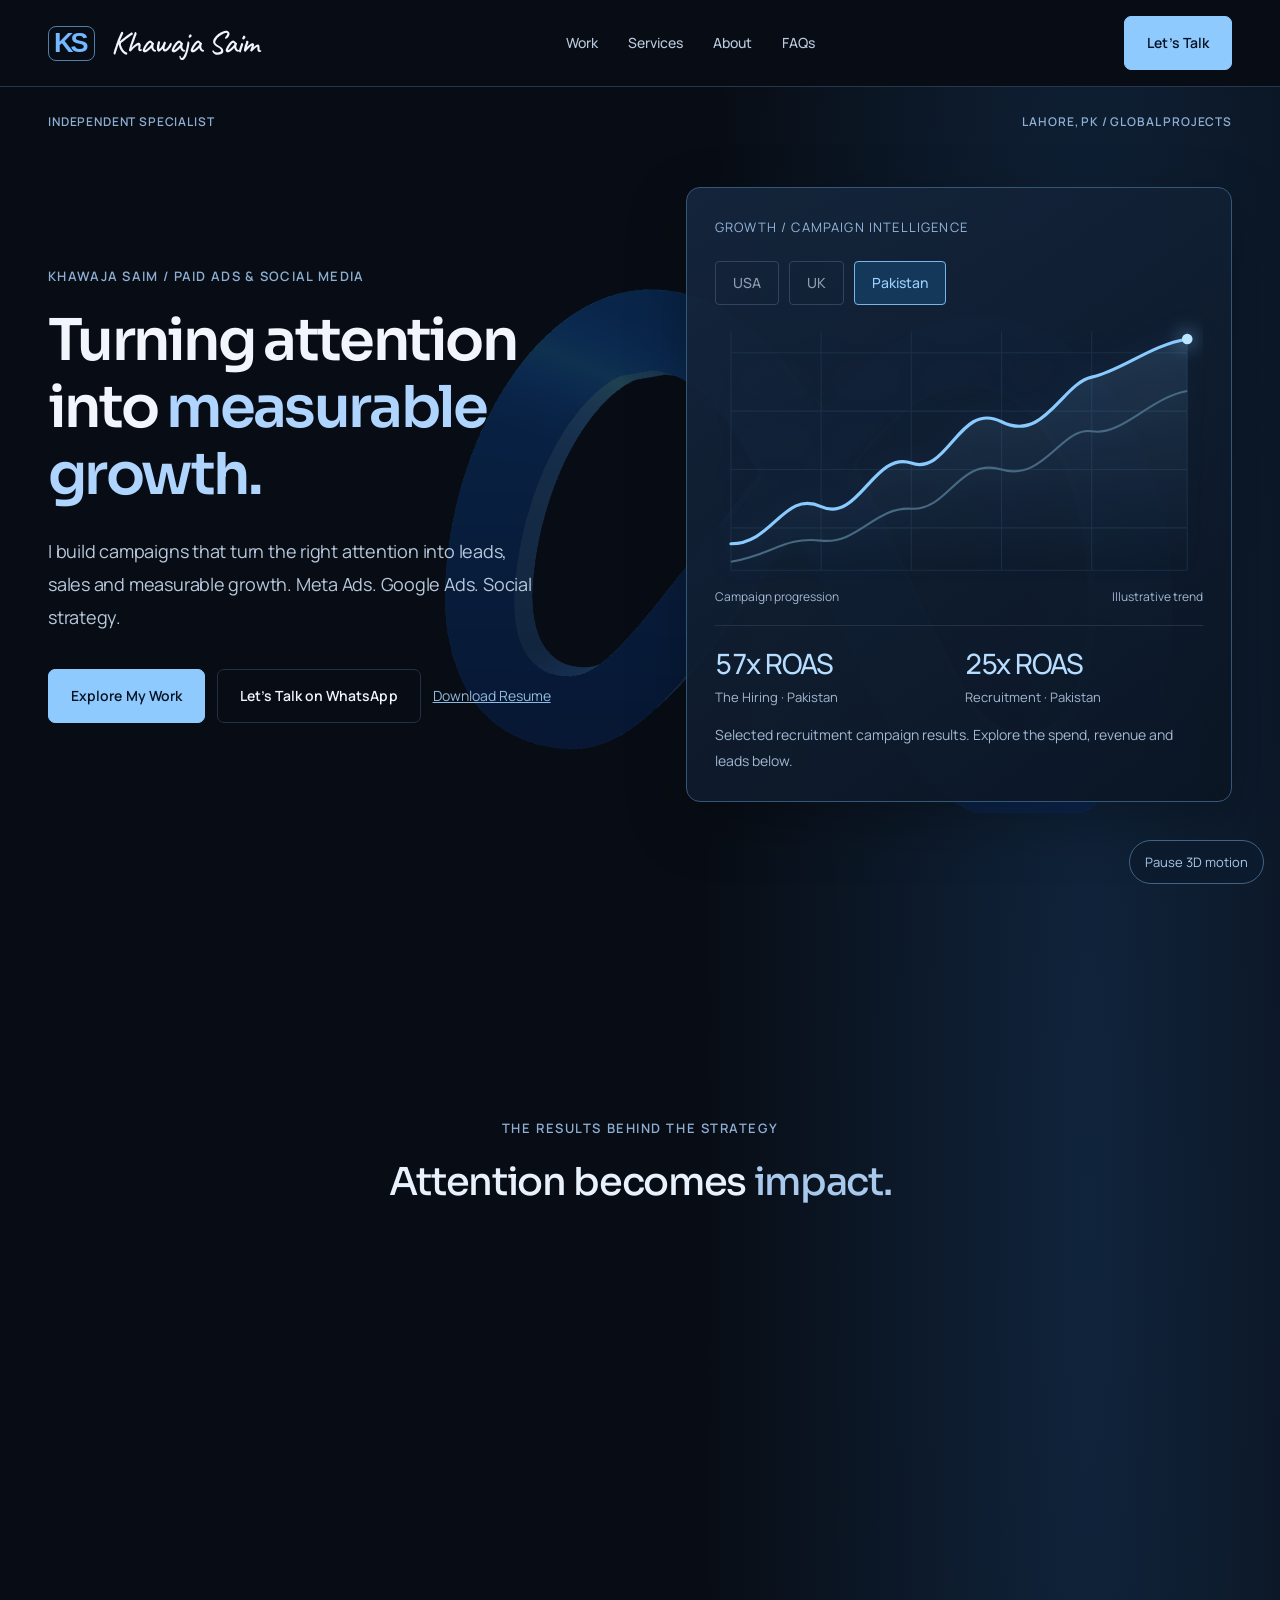
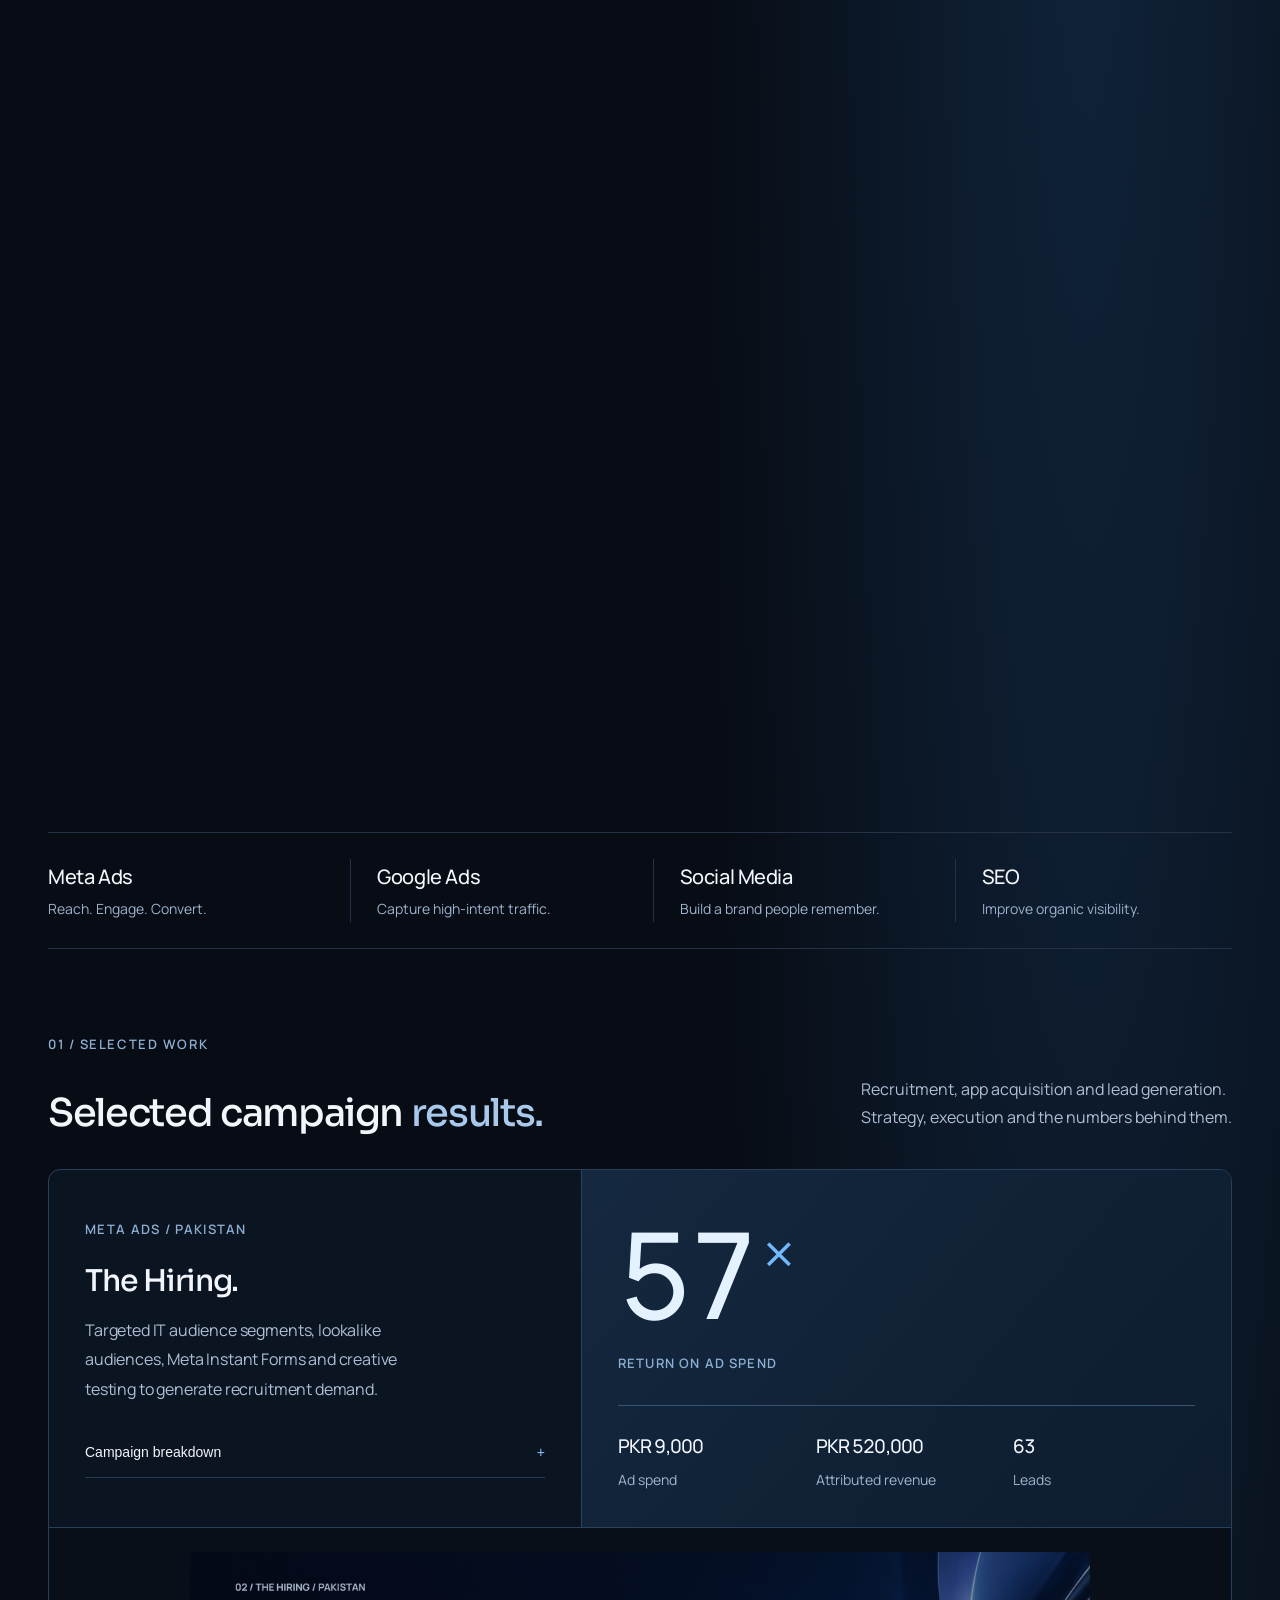
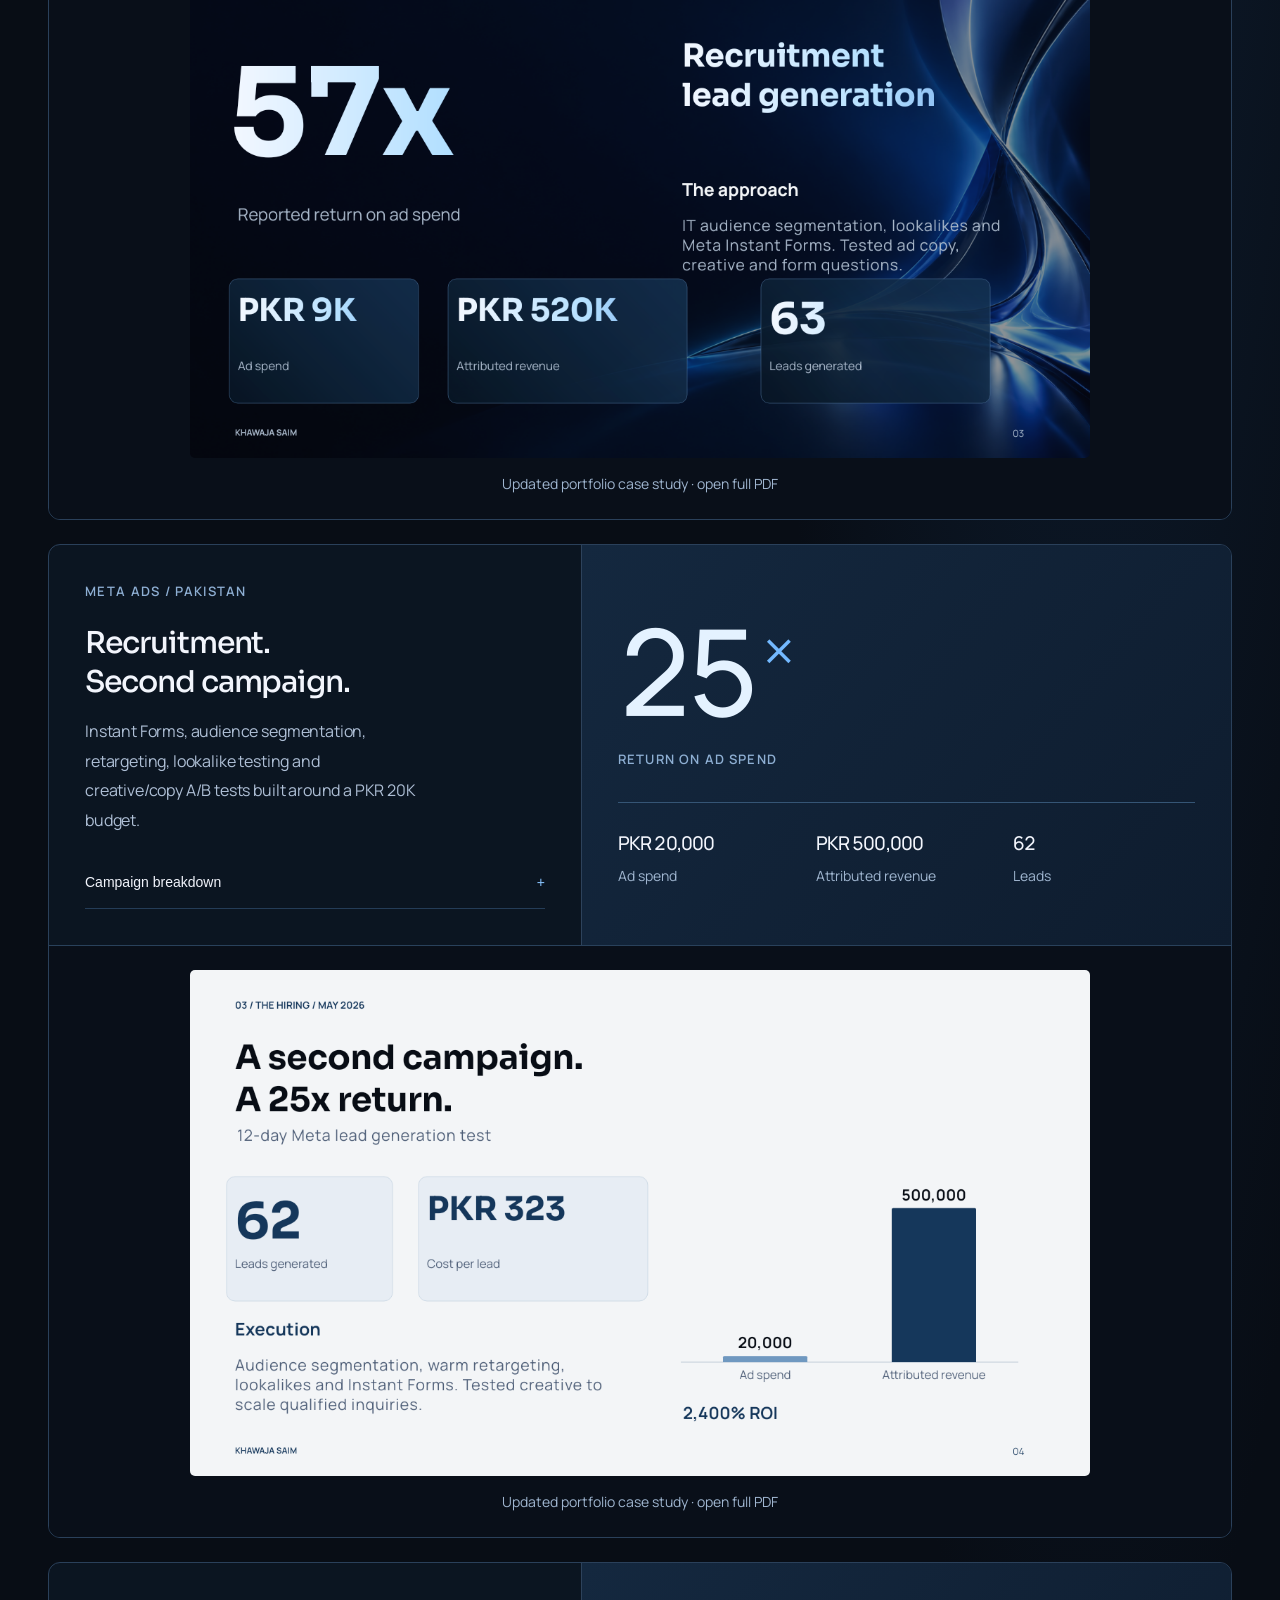
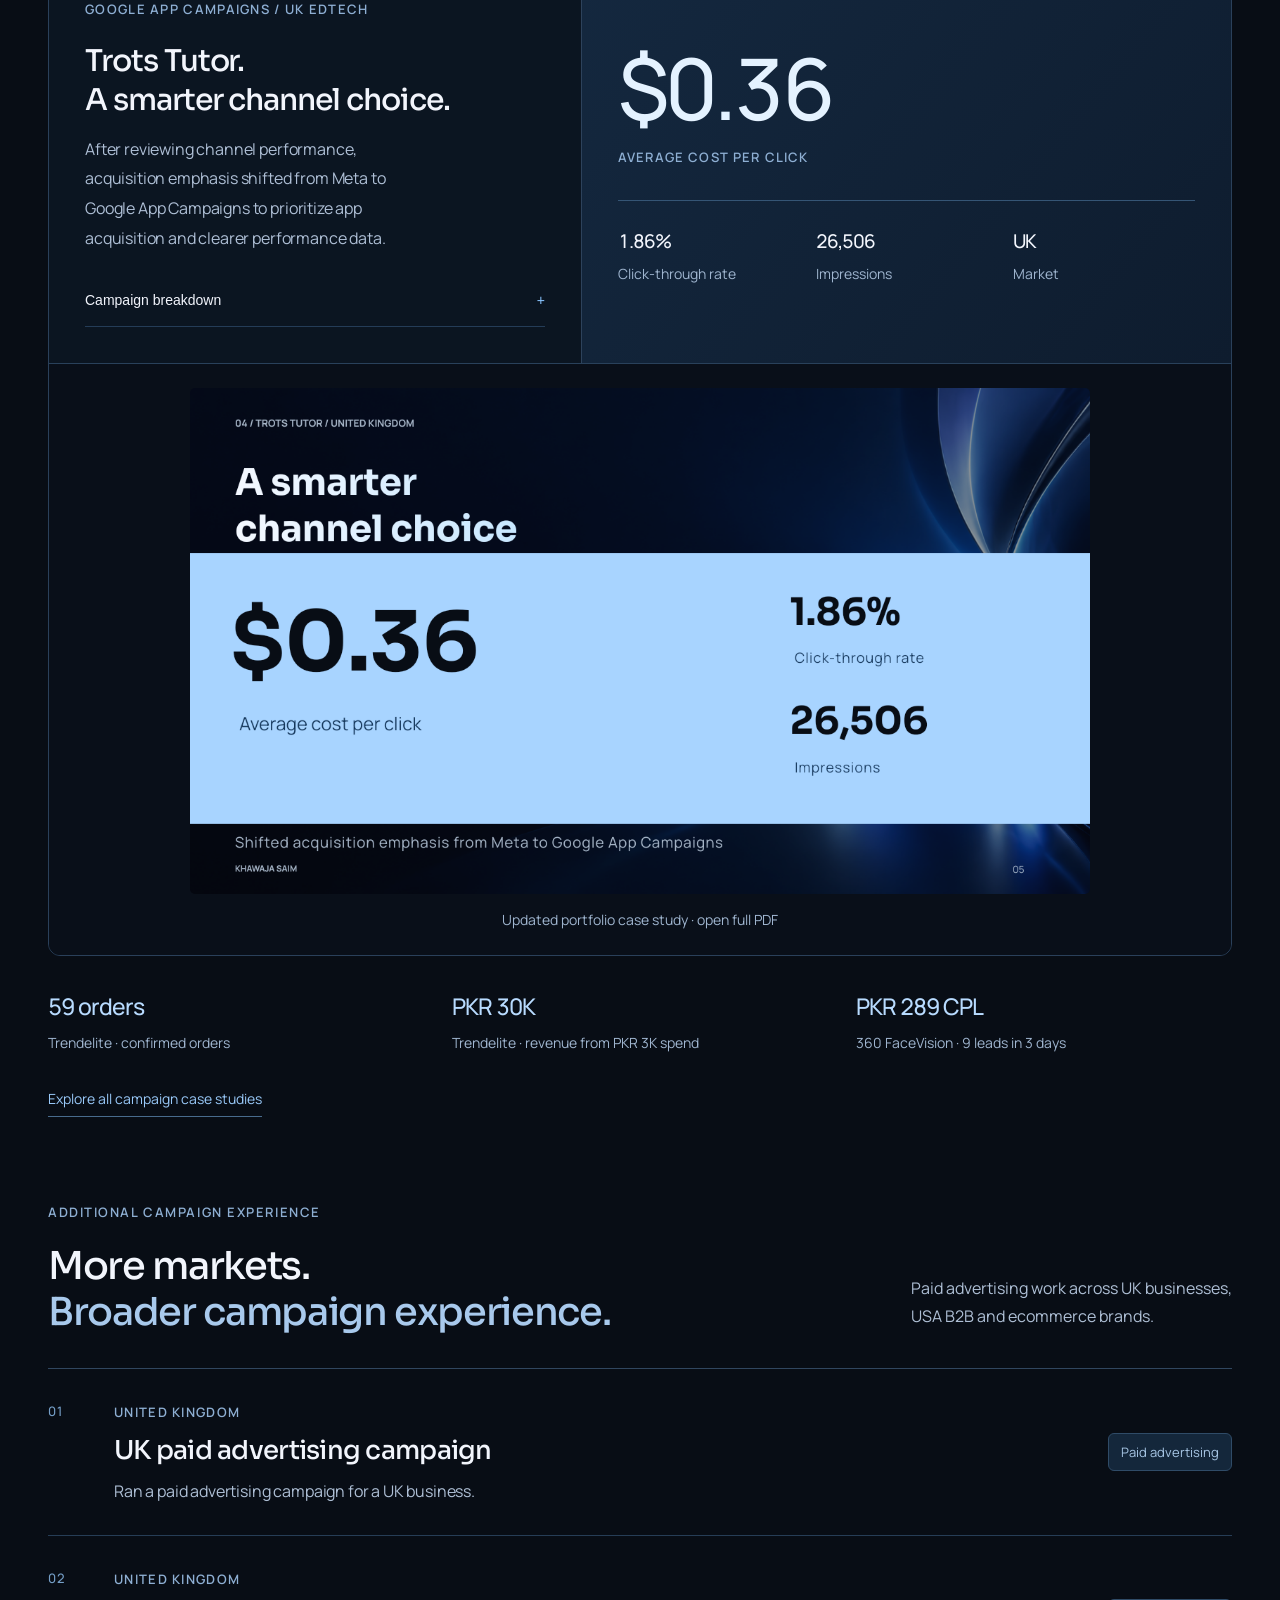
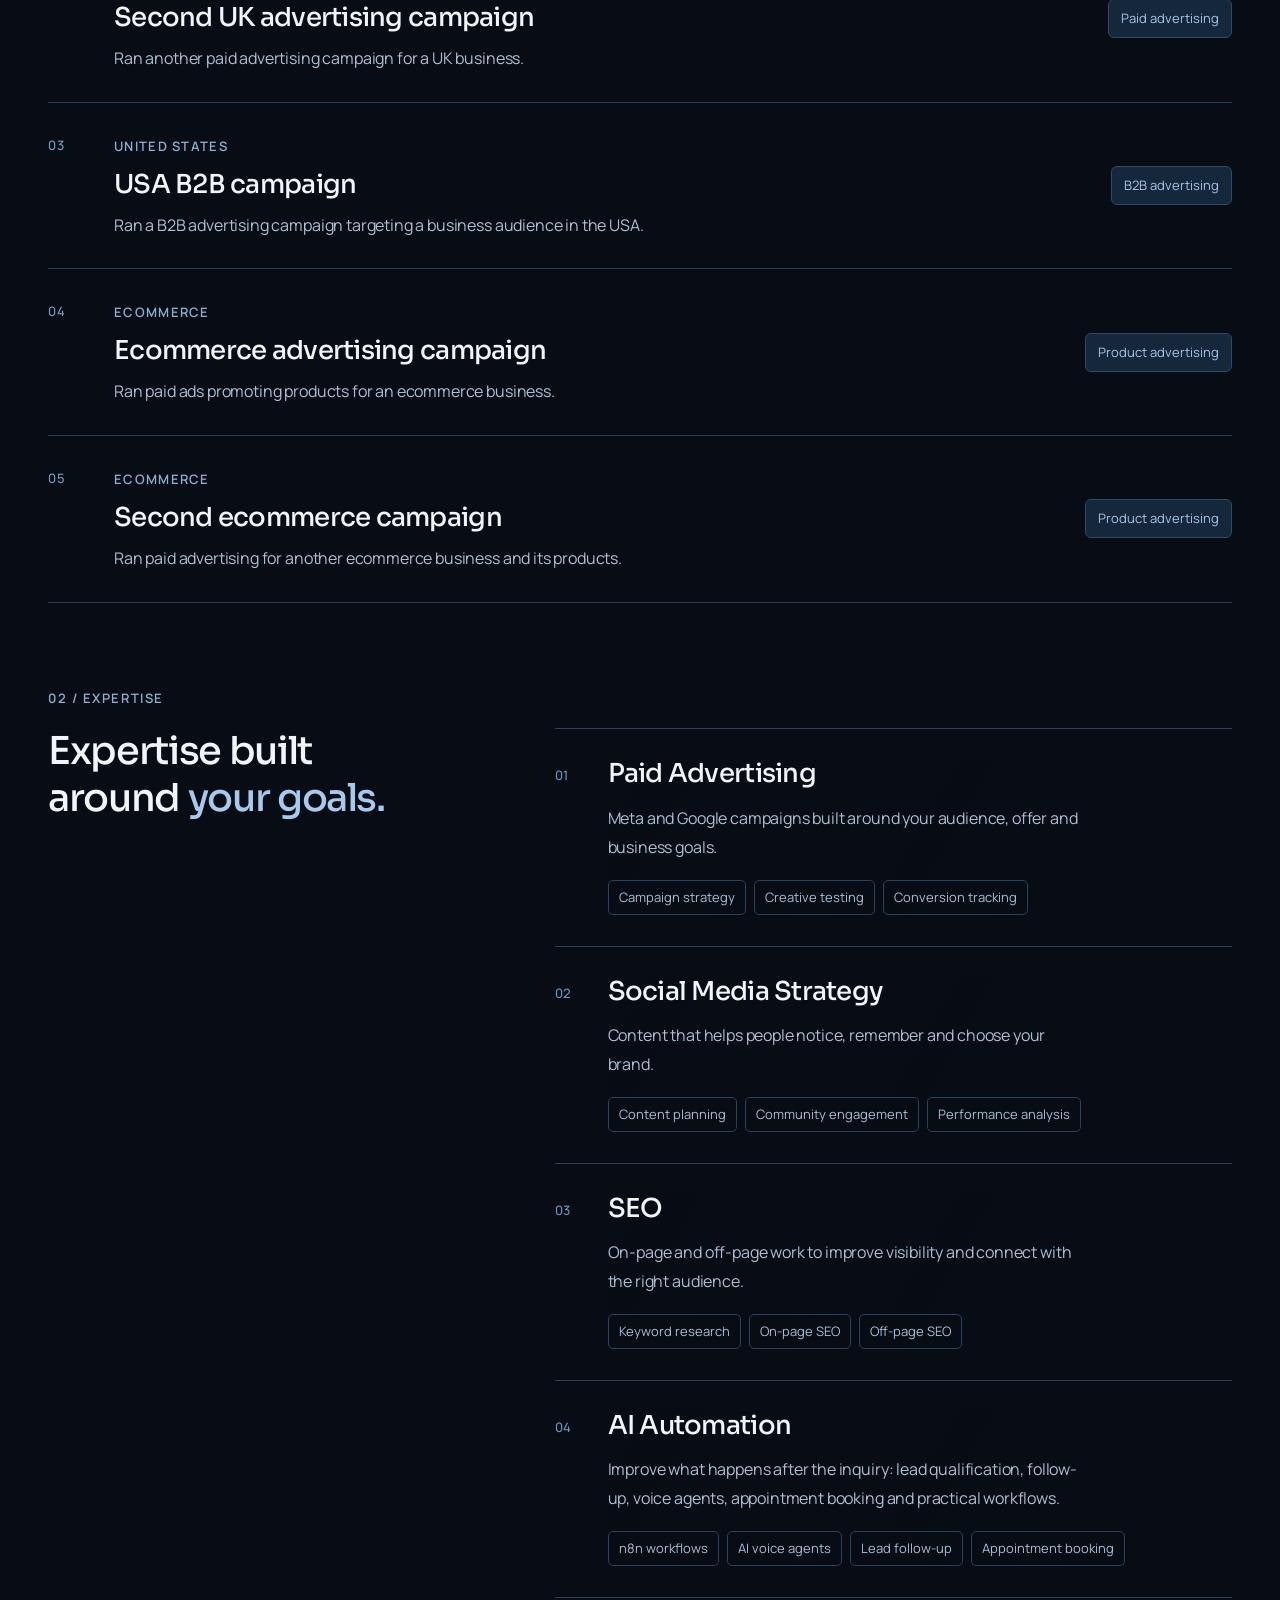
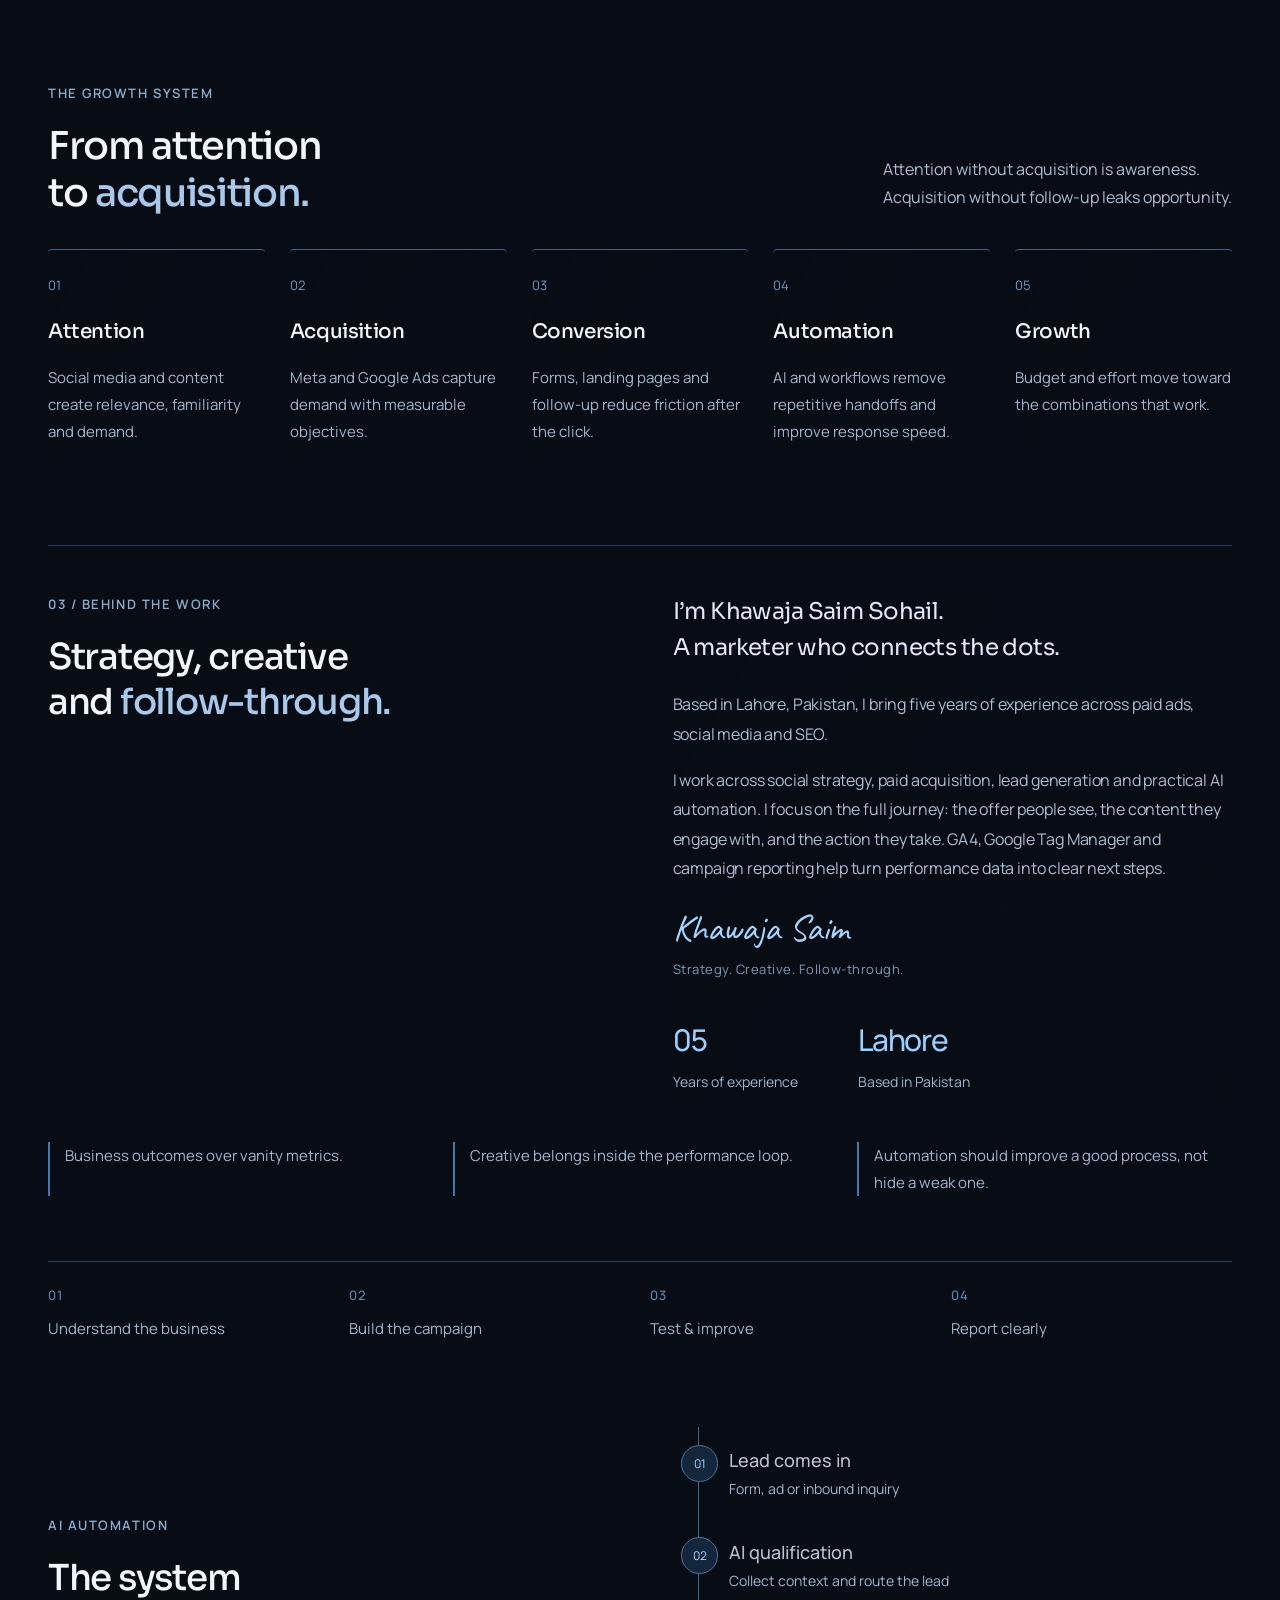
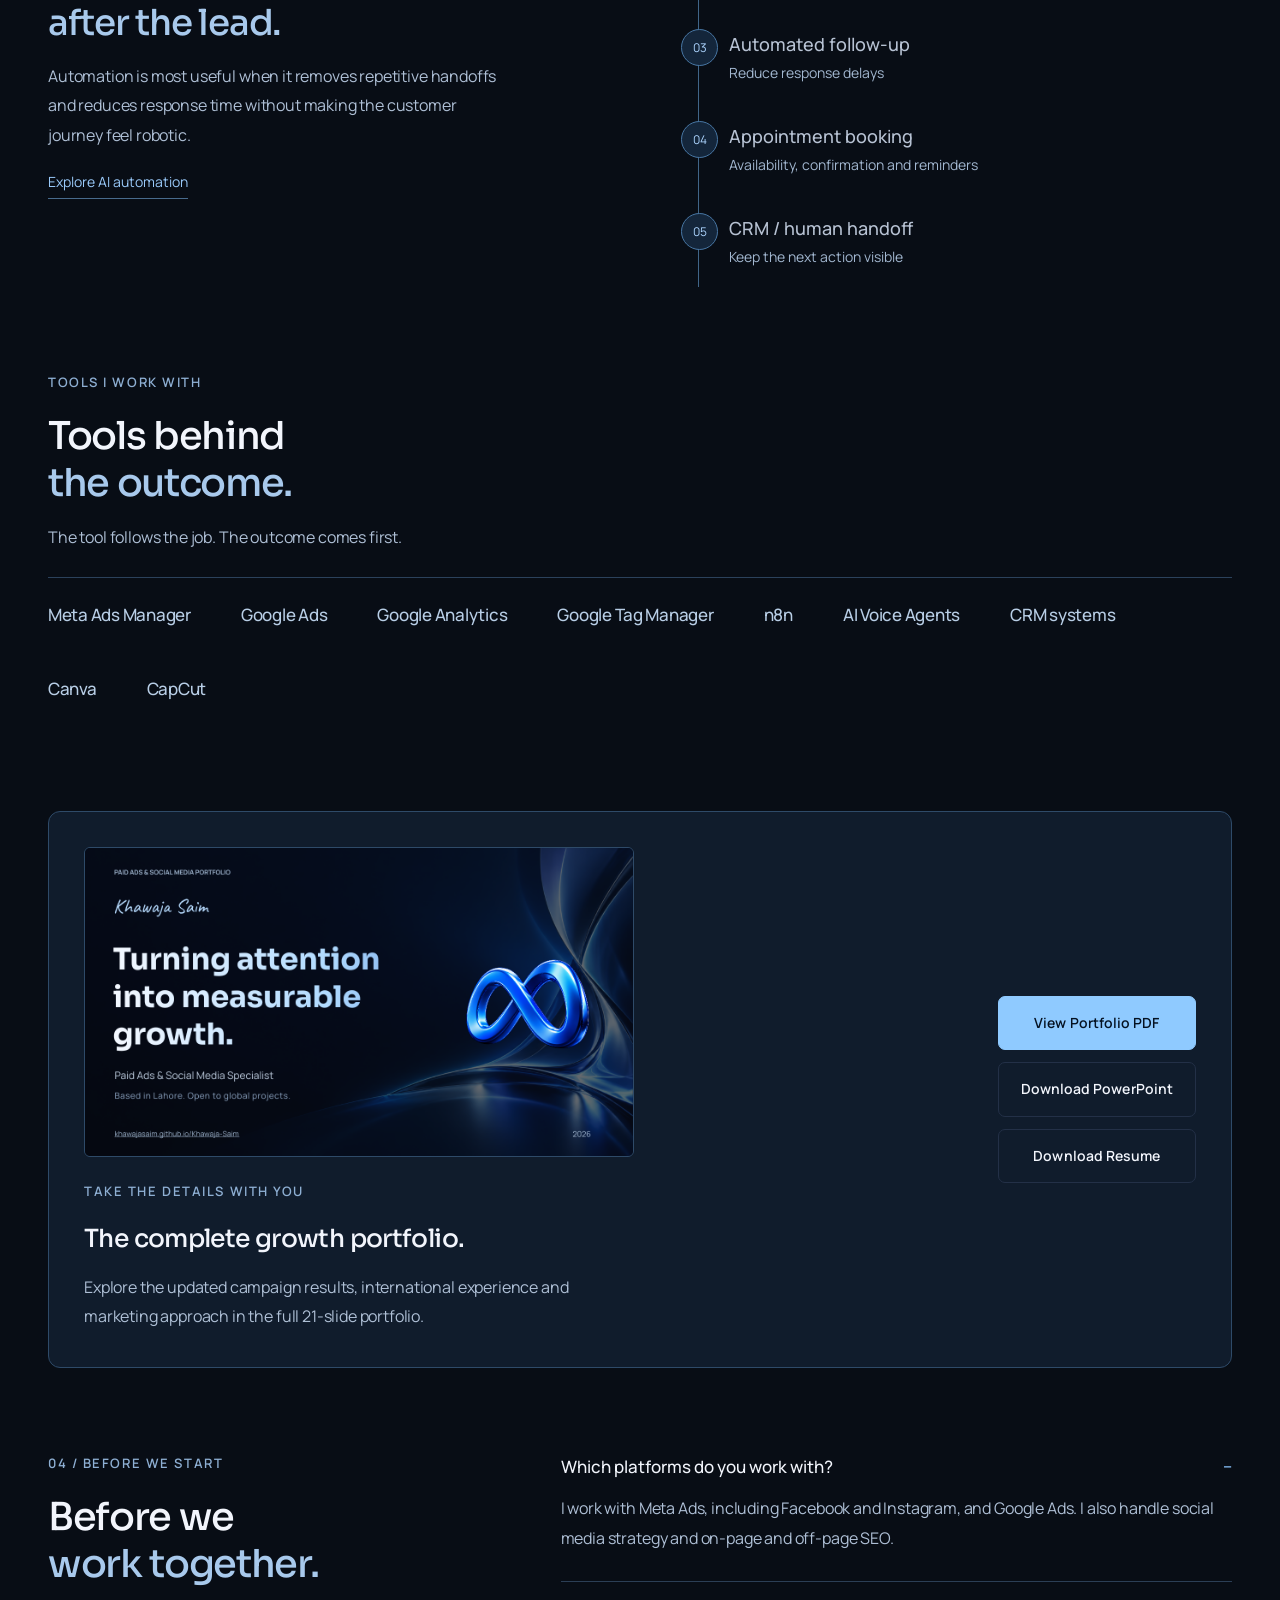
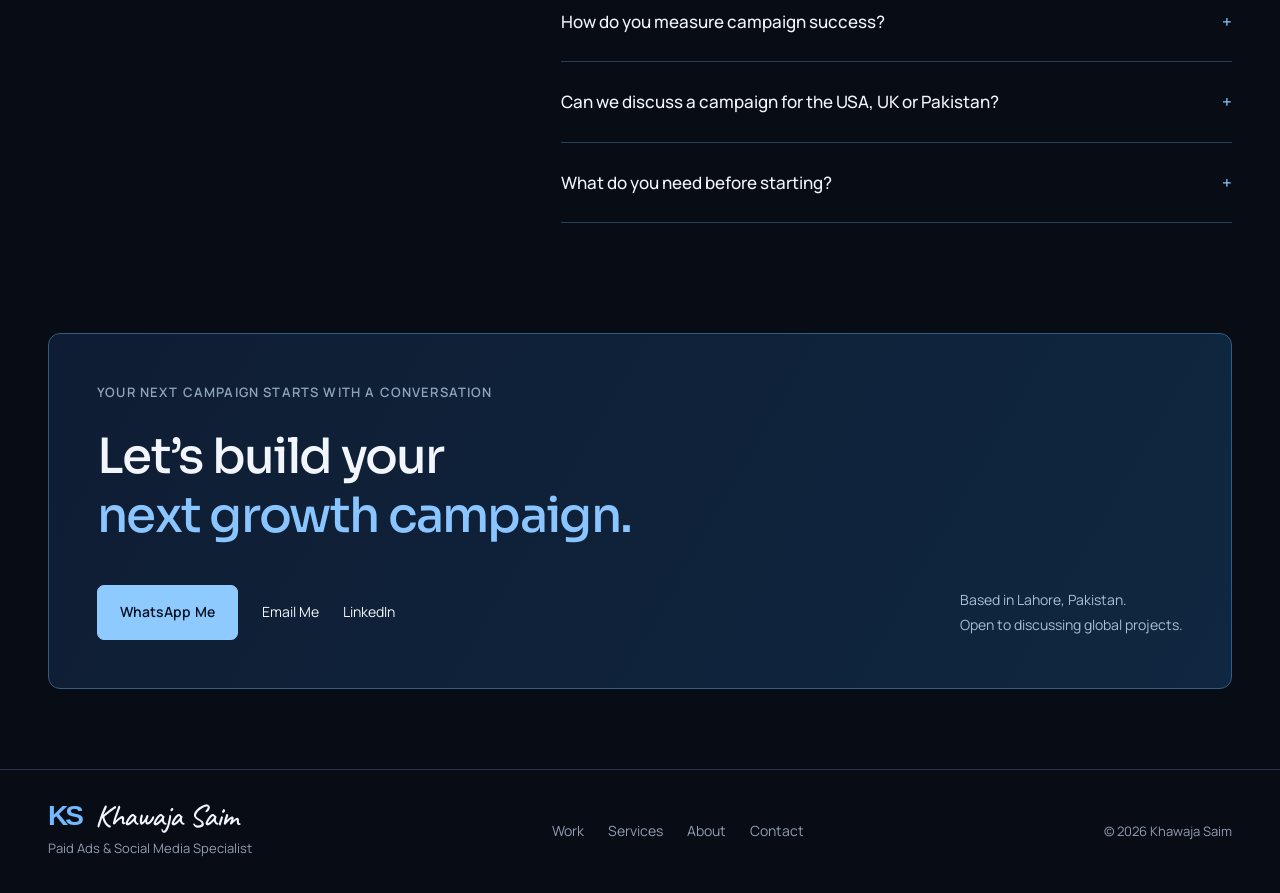
==== commit 07788b76: "Add files via upload" ====
--- a/index.html
+++ b/index.html
@@ -52,6 +52,6 @@
 <noscript><iframe src="https://www.googletagmanager.com/ns.html?id=GTM-N66B8T54"
 height="0" width="0" style="display:none;visibility:hidden"></iframe></noscript>
 <!-- End Google Tag Manager (noscript) -->
-<canvas id="scroll-sculpture" aria-hidden="true"></canvas><button id="sculpture-toggle" type="button" aria-pressed="true">Pause background motion</button><a class="skip" href="#main">Skip to content</a><header><div class="wrap nav"><a href="#" class="brand" aria-label="Khawaja Saim homepage"><span class="monogram">KS</span><span class="signature-name">Khawaja Saim</span></a><nav aria-label="Main navigation"><a href="#work">Work</a><a href="#services">Services</a><a href="#about">About</a><a href="#faqs">FAQs</a></nav><a class="button primary" href="https://wa.me/923044828634?text=Hi%20Khawaja%20Saim%2C%20I%20found%20your%20portfolio%20and%20would%20like%20to%20discuss%20a%20project." target="_blank" rel="noopener">Let’s Talk</a></div></header><main id="main" class="wrap"><div class="hero"><div class="hero-index" aria-hidden="true">INDEPENDENT SPECIALIST <span>LAHORE, PK / GLOBAL PROJECTS</span></div><div><p class="eyebrow">Khawaja Saim / Paid Ads & Social Media</p><h1>Turning attention<br>into <span>measurable growth.</span></h1><p class="intro">I build campaigns that turn the right attention into leads, sales and measurable growth. Meta Ads. Google Ads. Social strategy.</p><div class="actions"><a class="button primary" href="#work">Explore My Work</a><a class="button" href="https://wa.me/923044828634?text=Hi%20Khawaja%20Saim%2C%20I%20found%20your%20portfolio%20and%20would%20like%20to%20discuss%20a%20project." target="_blank" rel="noopener">Let’s Talk on WhatsApp</a><a class="resume-link" href="https://khawajasaim.github.io/Khawaja-Saim/assets/Khawaja-Saim-Resume.pdf" target="_blank" rel="noopener">Download Resume</a></div></div><div class="dashboard"><div class="dash-orbit" aria-hidden="true"></div><div class="dash-top"><span>GROWTH / CAMPAIGN INTELLIGENCE</span></div><div class="markets" aria-label="Explore campaign markets"><button class="market" type="button" data-market="usa" aria-pressed="false">USA</button><button class="market" type="button" data-market="uk" aria-pressed="false">UK</button><button class="market" type="button" data-market="pakistan" aria-pressed="true">Pakistan</button></div><svg class="chart" viewBox="0 0 460 265" role="img" aria-label="Illustrative campaign growth curves, not historical campaign data"><defs><linearGradient id="fill" x1="0" y1="0" x2="0" y2="1"><stop offset="0" stop-color="#8acbff" stop-opacity=".13"/><stop offset="1" stop-color="#8acbff" stop-opacity="0"/></linearGradient></defs><path class="grid" d="M15 45H445 M15 100H445 M15 155H445 M15 210H445 M15 250H445 M15 25V250 M100 25V250 M185 25V250 M270 25V250 M355 25V250 M445 25V250"/><path d="M15 225 C55 225 65 174 100 190 S150 137 185 149 S230 90 270 110 S327 74 355 68 S410 38 445 32 L445 250 L15 250Z" fill="url(#fill)"/><path class="secondary-curve" d="M15 242 C55 235 65 218 100 222 S150 190 185 192 S230 143 270 155 S327 114 355 119 S410 87 445 81"/><path id="main-curve" class="curve" d="M15 225 C55 225 65 174 100 190 S150 137 185 149 S230 90 270 110 S327 74 355 68 S410 38 445 32"/><circle class="graph-dot" cx="445" cy="32" r="5"/></svg><div class="chart-footer"><span>Campaign progression</span><span>Illustrative trend</span></div><div class="results-strip" id="market-metrics"><div><strong>57x ROAS</strong><small>The Hiring · Pakistan</small></div><div><strong>25x ROAS</strong><small>Recruitment · Pakistan</small></div></div><p class="market-detail" id="market-detail" aria-live="polite">Selected recruitment campaign results. Explore the spend, revenue and leads below.</p></div></div><section class="proof-story" id="results" aria-label="Selected marketing results"><div class="proof-stage"><div class="proof-story-heading"><p class="section-kicker">THE RESULTS BEHIND THE STRATEGY</p><h2>Attention becomes <span>impact.</span></h2></div><div class="proof-bar proof-reveal"><div><strong>57×</strong><span>Best documented ROAS</span></div><div><strong>50K+</strong><span>Organic views</span></div><div><strong>PKR 1.65M+</strong><span>Revenue from paid ads</span></div></div><p class="proof-story-footnote">Selected results across paid advertising and organic content.</p></div></section><div class="hero-bottom"><span>Strategy meets creative.<br>Creative meets performance.</span><a href="#work">SCROLL TO EXPLORE</a><span>05 YEARS<br>IN MARKETING</span></div><div class="capabilities"><div><span class="service-symbol" aria-hidden="true">∞</span><b>Meta Ads</b><span>Reach. Engage. Convert.</span></div><div><span class="service-symbol" aria-hidden="true">G</span><b>Google Ads</b><span>Capture high-intent traffic.</span></div><div><span class="service-symbol" aria-hidden="true">◎</span><b>Social Media</b><span>Build a brand people remember.</span></div><div><span class="service-symbol" aria-hidden="true">↗</span><b>SEO</b><span>Improve organic visibility.</span></div></div><section id="work"><div class="section-kicker">01 / SELECTED WORK</div><div class="work-title"><h2>Selected campaign <span>results.</span></h2><p>Recruitment, app acquisition and lead generation.<br>Strategy, execution and the numbers behind them.</p></div><div class="project-list"><article class="project"><div class="project-identity"><div class="project-labels"><span class="project-tag">META ADS / PAKISTAN</span></div><h3>The Hiring.</h3><p>Targeted IT audience segments, lookalike audiences, Meta Instant Forms and creative testing to generate recruitment demand.</p><details><summary>Campaign breakdown</summary><p>Ad spend: PKR 9,000. Attributed revenue: PKR 520,000. Leads generated: 63. Reported return: 57x ROAS.</p></details></div><div class="project-result"><div class="metric-big">57<span>×</span></div><span class="metric-label">RETURN ON AD SPEND</span><div class="project-submetrics"><div><b>PKR 9,000</b><span>Ad spend</span></div><div><b>PKR 520,000</b><span>Attributed revenue</span></div><div><b>63</b><span>Leads</span></div></div></div><figure class="campaign-evidence"><a href="assets/Khawaja-Saim-Premium-Portfolio.pdf#page=3" target="_blank" rel="noopener"><img loading="lazy" decoding="async" width="1280" height="720" src="assets/portfolio-hiring-57x.png" alt="The Hiring 57x recruitment campaign — updated portfolio summary"></a><figcaption>Updated portfolio case study · open full PDF</figcaption></figure></article><article class="project"><div class="project-identity"><span class="project-tag">META ADS / PAKISTAN</span><h3>Recruitment.<br>Second campaign.</h3><p>Instant Forms, audience segmentation, retargeting, lookalike testing and creative/copy A/B tests built around a PKR 20K budget.</p><details><summary>Campaign breakdown</summary><p>Ad spend: PKR 20,000. Attributed revenue: PKR 500,000. Leads generated: 62. Reported return: 25x ROAS.</p></details></div><div class="project-result"><div class="metric-big">25<span>×</span></div><span class="metric-label">RETURN ON AD SPEND</span><div class="project-submetrics"><div><b>PKR 20,000</b><span>Ad spend</span></div><div><b>PKR 500,000</b><span>Attributed revenue</span></div><div><b>62</b><span>Leads</span></div></div></div><figure class="campaign-evidence"><a href="assets/Khawaja-Saim-Premium-Portfolio.pdf#page=4" target="_blank" rel="noopener"><img loading="lazy" decoding="async" width="1280" height="720" src="assets/portfolio-hiring-25x.png" alt="The Hiring 25x recruitment campaign — updated portfolio summary"></a><figcaption>Updated portfolio case study · open full PDF</figcaption></figure></article><article class="project uk-project"><div class="project-identity"><div class="project-labels"><span class="project-tag">GOOGLE APP CAMPAIGNS / UK EDTECH</span></div><h3>Trots Tutor.<br>A smarter channel choice.</h3><p>After reviewing channel performance, acquisition emphasis shifted from Meta to Google App Campaigns to prioritize app acquisition and clearer performance data.</p><details><summary>Campaign breakdown</summary><p>Average CPC: $0.36. CTR: 1.86%. Impressions: 26,506. The campaign focused on app acquisition in the UK EdTech market.</p></details></div><div class="project-result"><div class="metric-big metric-cpc">$0.36</div><span class="metric-label">AVERAGE COST PER CLICK</span><div class="project-submetrics"><div><b>1.86%</b><span>Click-through rate</span></div><div><b>26,506</b><span>Impressions</span></div><div><b>UK</b><span>Market</span></div></div></div><figure class="campaign-evidence"><a href="assets/Khawaja-Saim-Premium-Portfolio.pdf#page=5" target="_blank" rel="noopener"><img loading="lazy" decoding="async" width="1280" height="720" src="assets/portfolio-trots-tutor.png" alt="Trots Tutor UK app campaign — updated portfolio summary"></a><figcaption>Updated portfolio case study · open full PDF</figcaption></figure></article></div><div class="extra-proof"><div><b>59 orders</b><span>Trendelite · confirmed orders</span></div><div><b>PKR 30K</b><span>Trendelite · revenue from PKR 3K spend</span></div><div><b>PKR 289 CPL</b><span>360 FaceVision · 9 leads in 3 days</span></div></div><a class="text-link" href="assets/Khawaja-Saim-Premium-Portfolio.pdf" target="_blank" rel="noopener">Explore all campaign case studies</a></section><section id="additional-campaigns"><div class="section-kicker">ADDITIONAL CAMPAIGN EXPERIENCE</div><div class="work-title"><h2>More markets.<br><span>Broader campaign experience.</span></h2><p>Paid advertising work across UK businesses,<br>USA B2B and ecommerce brands.</p></div><div class="experience-list"><article class="experience-row"><span class="experience-index">01</span><div><span class="experience-market">UNITED KINGDOM</span><h3>UK paid advertising campaign</h3><p>Ran a paid advertising campaign for a UK business.</p></div><span class="experience-type">Paid advertising</span></article><article class="experience-row"><span class="experience-index">02</span><div><span class="experience-market">UNITED KINGDOM</span><h3>Second UK advertising campaign</h3><p>Ran another paid advertising campaign for a UK business.</p></div><span class="experience-type">Paid advertising</span></article><article class="experience-row"><span class="experience-index">03</span><div><span class="experience-market">UNITED STATES</span><h3>USA B2B campaign</h3><p>Ran a B2B advertising campaign targeting a business audience in the USA.</p></div><span class="experience-type">B2B advertising</span></article><article class="experience-row"><span class="experience-index">04</span><div><span class="experience-market">ECOMMERCE</span><h3>Ecommerce advertising campaign</h3><p>Ran paid ads promoting products for an ecommerce business.</p></div><span class="experience-type">Product advertising</span></article><article class="experience-row"><span class="experience-index">05</span><div><span class="experience-market">ECOMMERCE</span><h3>Second ecommerce campaign</h3><p>Ran paid advertising for another ecommerce business and its products.</p></div><span class="experience-type">Product advertising</span></article></div></section><section id="services"><div class="section-kicker">02 / EXPERTISE</div><div class="services-layout"><h2>Expertise built<br>around <span>your goals.</span></h2><div class="service-rows"><article><span class="service-number">01</span><div><h3>Paid Advertising</h3><p>Meta and Google campaigns built around your audience, offer and business goals.</p><div class="skill-tags"><span>Campaign strategy</span><span>Creative testing</span><span>Conversion tracking</span></div></div></article><article><span class="service-number">02</span><div><h3>Social Media Strategy</h3><p>Content that helps people notice, remember and choose your brand.</p><div class="skill-tags"><span>Content planning</span><span>Community engagement</span><span>Performance analysis</span></div></div></article><article><span class="service-number">03</span><div><h3>SEO</h3><p>On-page and off-page work to improve visibility and connect with the right audience.</p><div class="skill-tags"><span>Keyword research</span><span>On-page SEO</span><span>Off-page SEO</span></div></div></article><article><span class="service-number">04</span><div><h3>AI Automation</h3><p>Improve what happens after the inquiry: lead qualification, follow-up, voice agents, appointment booking and practical workflows.</p><div class="skill-tags"><span>n8n workflows</span><span>AI voice agents</span><span>Lead follow-up</span><span>Appointment booking</span></div></div></article></div></div></section><section id="growth"><div class="section-kicker">THE GROWTH SYSTEM</div><div class="work-title"><h2>From attention<br>to <span>acquisition.</span></h2><p>Attention without acquisition is awareness.<br>Acquisition without follow-up leaks opportunity.</p></div><div class="growth-steps"><article><span>01</span><h3>Attention</h3><p>Social media and content create relevance, familiarity and demand.</p></article><article><span>02</span><h3>Acquisition</h3><p>Meta and Google Ads capture demand with measurable objectives.</p></article><article><span>03</span><h3>Conversion</h3><p>Forms, landing pages and follow-up reduce friction after the click.</p></article><article><span>04</span><h3>Automation</h3><p>AI and workflows remove repetitive handoffs and improve response speed.</p></article><article><span>05</span><h3>Growth</h3><p>Budget and effort move toward the combinations that work.</p></article></div></section><section id="about"><div class="about-editorial"><div><div class="section-kicker">03 / BEHIND THE WORK</div><h2>Strategy, creative<br>and <span>follow-through.</span></h2></div><div class="about-copy"><p class="about-lead">I’m Khawaja Saim Sohail.<br>A marketer who connects the dots.</p><p>Based in Lahore, Pakistan, I bring five years of experience across paid ads, social media and SEO.</p><p>I work across social strategy, paid acquisition, lead generation and practical AI automation. I focus on the full journey: the offer people see, the content they engage with, and the action they take. GA4, Google Tag Manager and campaign reporting help turn performance data into clear next steps.</p><p class="personal-signature">Khawaja Saim<span>Strategy. Creative. Follow-through.</span></p><div class="about-facts"><div><strong>05</strong><span>Years of experience</span></div><div><strong>Lahore</strong><span>Based in Pakistan</span></div></div></div></div><div class="principles"><p>Business outcomes over vanity metrics.</p><p>Creative belongs inside the performance loop.</p><p>Automation should improve a good process, not hide a weak one.</p></div><div class="method-line"><span>Understand the business</span><span>Build the campaign</span><span>Test & improve</span><span>Report clearly</span></div></section><section id="automation"><div class="automation-layout"><div><div class="section-kicker">AI AUTOMATION</div><h2>The system<br><span>after the lead.</span></h2><p>Automation is most useful when it removes repetitive handoffs and reduces response time without making the customer journey feel robotic.</p><a class="text-link" href="https://khawajasaim.github.io/Khawaja-Saim/ai-automation.html" target="_blank" rel="noopener">Explore AI automation</a></div><ol class="automation-flow"><li><b>Lead comes in</b><span>Form, ad or inbound inquiry</span></li><li><b>AI qualification</b><span>Collect context and route the lead</span></li><li><b>Automated follow-up</b><span>Reduce response delays</span></li><li><b>Appointment booking</b><span>Availability, confirmation and reminders</span></li><li><b>CRM / human handoff</b><span>Keep the next action visible</span></li></ol></div></section><section id="tools"><div class="section-kicker">TOOLS I WORK WITH</div><h2>Tools behind<br><span>the outcome.</span></h2><p class="section-description">The tool follows the job. The outcome comes first.</p><div class="tool-list"><span>Meta Ads Manager</span><span>Google Ads</span><span>Google Analytics</span><span>Google Tag Manager</span><span>n8n</span><span>AI Voice Agents</span><span>CRM systems</span><span>Canva</span><span>CapCut</span></div></section><section id="downloads"><div class="download-panel"><div><a href="assets/Khawaja-Saim-Premium-Portfolio.pdf" target="_blank" rel="noopener"><img class="portfolio-cover" loading="lazy" width="1280" height="720" src="assets/portfolio-cover.png" alt="Khawaja Saim premium portfolio cover"></a><div class="section-kicker">TAKE THE DETAILS WITH YOU</div><h3>The complete growth portfolio.</h3><p>Explore the updated campaign results, international experience and marketing approach in the full 21-slide portfolio.</p></div><div class="download-buttons"><a class="button primary" href="assets/Khawaja-Saim-Premium-Portfolio.pdf" target="_blank" rel="noopener">View Portfolio PDF</a><a class="button" href="assets/Khawaja-Saim-Portfolio.pptx" download>Download PowerPoint</a><a class="button" href="https://khawajasaim.github.io/Khawaja-Saim/assets/Khawaja-Saim-Resume.pdf" target="_blank" rel="noopener">Download Resume</a></div></div></section><section id="faqs"><div class="faq-intro"><div class="section-kicker">04 / BEFORE WE START</div><h2>Before we<br><span>work together.</span></h2></div><div class="faq-answers"><details open><summary>Which platforms do you work with?</summary><p>I work with Meta Ads, including Facebook and Instagram, and Google Ads. I also handle social media strategy and on-page and off-page SEO.</p></details><details><summary>How do you measure campaign success?</summary><p>Success depends on the campaign goal. For lead generation, I review leads and lead quality. For sales campaigns, I review revenue, acquisition costs and return on ad spend. Tracking and reporting are agreed around your business goals.</p></details><details><summary>Can we discuss a campaign for the USA, UK or Pakistan?</summary><p>Yes. We can discuss your target market, audience, offer and campaign requirements. The published results above relate to Pakistan recruitment campaigns.</p></details><details><summary>What do you need before starting?</summary><p>Your business goals, target audience, current offer, website or landing page, previous campaign context and a clear budget. From there, we can define the scope and next steps.</p></details></div></section><section class="contact" id="contact"><div><p class="eyebrow">Your next campaign starts with a conversation</p><h2>Let’s build your<br><span>next growth campaign.</span></h2></div><div class="contact-actions"><a class="button primary" href="https://wa.me/923044828634?text=Hi%20Khawaja%20Saim%2C%20I%20found%20your%20portfolio%20and%20would%20like%20to%20discuss%20a%20project." target="_blank" rel="noopener">WhatsApp Me</a><a href="mailto:khawajas245@gmail.com">Email Me</a><a href="https://www.linkedin.com/in/khawajasaim" target="_blank" rel="noopener">LinkedIn</a><p>Based in Lahore, Pakistan.<br>Open to discussing global projects.</p></div></section></main><footer><div class="wrap footer-inner"><div><a class="brand" href="#"><span class="monogram">KS</span><span class="signature-name">Khawaja Saim</span></a><p>Paid Ads & Social Media Specialist</p></div><div class="footer-links"><a href="#work">Work</a><a href="#services">Services</a><a href="#about">About</a><a href="#contact">Contact</a></div><p>© <span id="year">2026</span> Khawaja Saim</p></div></footer><script>
+<canvas id="scroll-sculpture" aria-hidden="true"></canvas><button id="sculpture-toggle" type="button" aria-pressed="true">Pause background motion</button><a class="skip" href="#main">Skip to content</a><header><div class="wrap nav"><a href="#" class="brand" aria-label="Khawaja Saim homepage"><span class="monogram">KS</span><span class="signature-name">Khawaja Saim</span></a><nav aria-label="Main navigation"><a href="#work">Work</a><a href="#services">Services</a><a href="#about">About</a><a href="#faqs">FAQs</a></nav><a class="button primary" href="https://wa.me/923044828634?text=Hi%20Khawaja%20Saim%2C%20I%20found%20your%20portfolio%20and%20would%20like%20to%20discuss%20a%20project." target="_blank" rel="noopener">Let’s Talk</a></div></header><main id="main" class="wrap"><div class="hero"><div class="hero-index" aria-hidden="true">INDEPENDENT SPECIALIST <span>LAHORE, PK / GLOBAL PROJECTS</span></div><div><p class="eyebrow">Khawaja Saim / Paid Ads & Social Media</p><h1>Turning attention<br>into <span>measurable growth.</span></h1><p class="intro">I build campaigns that turn the right attention into leads, sales and measurable growth. Meta Ads. Google Ads. Social strategy.</p><div class="actions"><a class="button primary" href="#work">Explore My Work</a><a class="button" href="https://wa.me/923044828634?text=Hi%20Khawaja%20Saim%2C%20I%20found%20your%20portfolio%20and%20would%20like%20to%20discuss%20a%20project." target="_blank" rel="noopener">Let’s Talk on WhatsApp</a><a class="resume-link" href="https://khawajasaim.github.io/Khawaja-Saim/assets/Khawaja-Saim-Resume.pdf" target="_blank" rel="noopener">Download Resume</a></div></div><div class="dashboard"><div class="dash-orbit" aria-hidden="true"></div><div class="dash-top"><span>GROWTH / CAMPAIGN INTELLIGENCE</span></div><div class="markets" aria-label="Explore campaign markets"><button class="market" type="button" data-market="usa" aria-pressed="false">USA</button><button class="market" type="button" data-market="uk" aria-pressed="false">UK</button><button class="market" type="button" data-market="pakistan" aria-pressed="true">Pakistan</button></div><svg class="chart" viewBox="0 0 460 265" role="img" aria-label="Illustrative campaign growth curves, not historical campaign data"><defs><linearGradient id="fill" x1="0" y1="0" x2="0" y2="1"><stop offset="0" stop-color="#8acbff" stop-opacity=".13"/><stop offset="1" stop-color="#8acbff" stop-opacity="0"/></linearGradient></defs><path class="grid" d="M15 45H445 M15 100H445 M15 155H445 M15 210H445 M15 250H445 M15 25V250 M100 25V250 M185 25V250 M270 25V250 M355 25V250 M445 25V250"/><path d="M15 225 C55 225 65 174 100 190 S150 137 185 149 S230 90 270 110 S327 74 355 68 S410 38 445 32 L445 250 L15 250Z" fill="url(#fill)"/><path class="secondary-curve" d="M15 242 C55 235 65 218 100 222 S150 190 185 192 S230 143 270 155 S327 114 355 119 S410 87 445 81"/><path id="main-curve" class="curve" d="M15 225 C55 225 65 174 100 190 S150 137 185 149 S230 90 270 110 S327 74 355 68 S410 38 445 32"/><circle class="graph-dot" cx="445" cy="32" r="5"/></svg><div class="chart-footer"><span>Campaign progression</span><span>Illustrative trend</span></div><div class="results-strip" id="market-metrics"><div><strong>57x ROAS</strong><small>The Hiring · Pakistan</small></div><div><strong>25x ROAS</strong><small>Recruitment · Pakistan</small></div></div><p class="market-detail" id="market-detail" aria-live="polite">Selected recruitment campaign results. Explore the spend, revenue and leads below.</p></div></div><section class="proof-story" id="results" aria-label="Selected marketing results"><div class="proof-stage"><div class="proof-story-heading"><p class="section-kicker">THE RESULTS BEHIND THE STRATEGY</p><h2>Attention becomes <span>impact.</span></h2></div><div class="proof-bar proof-reveal"><div><strong>57×</strong><span>Best documented ROAS</span></div><div><strong>50K+</strong><span>Organic views</span></div><div><strong>PKR 1.65M+</strong><span>Revenue from paid ads</span></div></div><p class="proof-story-footnote">Selected results across paid advertising and organic content.</p></div></section><div class="hero-bottom"><span>Strategy meets creative.<br>Creative meets performance.</span><a href="#work">SCROLL TO EXPLORE</a><span>05 YEARS<br>IN MARKETING</span></div><div class="capabilities"><div><span class="service-symbol" aria-hidden="true">∞</span><b>Meta Ads</b><span>Reach. Engage. Convert.</span></div><div><span class="service-symbol" aria-hidden="true">G</span><b>Google Ads</b><span>Capture high-intent traffic.</span></div><div><span class="service-symbol" aria-hidden="true">◎</span><b>Social Media</b><span>Build a brand people remember.</span></div><div><span class="service-symbol" aria-hidden="true">↗</span><b>SEO</b><span>Improve organic visibility.</span></div></div><section id="work"><div class="section-kicker">01 / SELECTED WORK</div><div class="work-title"><h2>Selected campaign <span>results.</span></h2><p>Recruitment, app acquisition and lead generation.<br>Strategy, execution and the numbers behind them.</p></div><div class="project-list"><article class="project"><div class="project-identity"><div class="project-labels"><span class="project-tag">META ADS / PAKISTAN</span></div><h3>The Hiring.</h3><p>Targeted IT audience segments, lookalike audiences, Meta Instant Forms and creative testing to generate recruitment demand.</p><details><summary>Campaign breakdown</summary><p>Ad spend: PKR 9,000. Attributed revenue: PKR 520,000. Leads generated: 63. Reported return: 57x ROAS.</p></details></div><div class="project-result"><div class="metric-big">57<span>×</span></div><span class="metric-label">RETURN ON AD SPEND</span><div class="project-submetrics"><div><b>PKR 9,000</b><span>Ad spend</span></div><div><b>PKR 520,000</b><span>Attributed revenue</span></div><div><b>63</b><span>Leads</span></div></div></div><figure class="campaign-evidence"><a href="Khawaja-Saim-Premium-Portfolio.pdf#page=3" target="_blank" rel="noopener"><img loading="lazy" decoding="async" width="1280" height="720" src="portfolio-hiring-57x.png" alt="The Hiring 57x recruitment campaign — updated portfolio summary"></a><figcaption>Updated portfolio case study · open full PDF</figcaption></figure></article><article class="project"><div class="project-identity"><span class="project-tag">META ADS / PAKISTAN</span><h3>Recruitment.<br>Second campaign.</h3><p>Instant Forms, audience segmentation, retargeting, lookalike testing and creative/copy A/B tests built around a PKR 20K budget.</p><details><summary>Campaign breakdown</summary><p>Ad spend: PKR 20,000. Attributed revenue: PKR 500,000. Leads generated: 62. Reported return: 25x ROAS.</p></details></div><div class="project-result"><div class="metric-big">25<span>×</span></div><span class="metric-label">RETURN ON AD SPEND</span><div class="project-submetrics"><div><b>PKR 20,000</b><span>Ad spend</span></div><div><b>PKR 500,000</b><span>Attributed revenue</span></div><div><b>62</b><span>Leads</span></div></div></div><figure class="campaign-evidence"><a href="Khawaja-Saim-Premium-Portfolio.pdf#page=4" target="_blank" rel="noopener"><img loading="lazy" decoding="async" width="1280" height="720" src="portfolio-hiring-25x.png" alt="The Hiring 25x recruitment campaign — updated portfolio summary"></a><figcaption>Updated portfolio case study · open full PDF</figcaption></figure></article><article class="project uk-project"><div class="project-identity"><div class="project-labels"><span class="project-tag">GOOGLE APP CAMPAIGNS / UK EDTECH</span></div><h3>Trots Tutor.<br>A smarter channel choice.</h3><p>After reviewing channel performance, acquisition emphasis shifted from Meta to Google App Campaigns to prioritize app acquisition and clearer performance data.</p><details><summary>Campaign breakdown</summary><p>Average CPC: $0.36. CTR: 1.86%. Impressions: 26,506. The campaign focused on app acquisition in the UK EdTech market.</p></details></div><div class="project-result"><div class="metric-big metric-cpc">$0.36</div><span class="metric-label">AVERAGE COST PER CLICK</span><div class="project-submetrics"><div><b>1.86%</b><span>Click-through rate</span></div><div><b>26,506</b><span>Impressions</span></div><div><b>UK</b><span>Market</span></div></div></div><figure class="campaign-evidence"><a href="Khawaja-Saim-Premium-Portfolio.pdf#page=5" target="_blank" rel="noopener"><img loading="lazy" decoding="async" width="1280" height="720" src="portfolio-trots-tutor.png" alt="Trots Tutor UK app campaign — updated portfolio summary"></a><figcaption>Updated portfolio case study · open full PDF</figcaption></figure></article></div><div class="extra-proof"><div><b>59 orders</b><span>Trendelite · confirmed orders</span></div><div><b>PKR 30K</b><span>Trendelite · revenue from PKR 3K spend</span></div><div><b>PKR 289 CPL</b><span>360 FaceVision · 9 leads in 3 days</span></div></div><a class="text-link" href="Khawaja-Saim-Premium-Portfolio.pdf" target="_blank" rel="noopener">Explore all campaign case studies</a></section><section id="additional-campaigns"><div class="section-kicker">ADDITIONAL CAMPAIGN EXPERIENCE</div><div class="work-title"><h2>More markets.<br><span>Broader campaign experience.</span></h2><p>Paid advertising work across UK businesses,<br>USA B2B and ecommerce brands.</p></div><div class="experience-list"><article class="experience-row"><span class="experience-index">01</span><div><span class="experience-market">UNITED KINGDOM</span><h3>UK paid advertising campaign</h3><p>Ran a paid advertising campaign for a UK business.</p></div><span class="experience-type">Paid advertising</span></article><article class="experience-row"><span class="experience-index">02</span><div><span class="experience-market">UNITED KINGDOM</span><h3>Second UK advertising campaign</h3><p>Ran another paid advertising campaign for a UK business.</p></div><span class="experience-type">Paid advertising</span></article><article class="experience-row"><span class="experience-index">03</span><div><span class="experience-market">UNITED STATES</span><h3>USA B2B campaign</h3><p>Ran a B2B advertising campaign targeting a business audience in the USA.</p></div><span class="experience-type">B2B advertising</span></article><article class="experience-row"><span class="experience-index">04</span><div><span class="experience-market">ECOMMERCE</span><h3>Ecommerce advertising campaign</h3><p>Ran paid ads promoting products for an ecommerce business.</p></div><span class="experience-type">Product advertising</span></article><article class="experience-row"><span class="experience-index">05</span><div><span class="experience-market">ECOMMERCE</span><h3>Second ecommerce campaign</h3><p>Ran paid advertising for another ecommerce business and its products.</p></div><span class="experience-type">Product advertising</span></article></div></section><section id="services"><div class="section-kicker">02 / EXPERTISE</div><div class="services-layout"><h2>Expertise built<br>around <span>your goals.</span></h2><div class="service-rows"><article><span class="service-number">01</span><div><h3>Paid Advertising</h3><p>Meta and Google campaigns built around your audience, offer and business goals.</p><div class="skill-tags"><span>Campaign strategy</span><span>Creative testing</span><span>Conversion tracking</span></div></div></article><article><span class="service-number">02</span><div><h3>Social Media Strategy</h3><p>Content that helps people notice, remember and choose your brand.</p><div class="skill-tags"><span>Content planning</span><span>Community engagement</span><span>Performance analysis</span></div></div></article><article><span class="service-number">03</span><div><h3>SEO</h3><p>On-page and off-page work to improve visibility and connect with the right audience.</p><div class="skill-tags"><span>Keyword research</span><span>On-page SEO</span><span>Off-page SEO</span></div></div></article><article><span class="service-number">04</span><div><h3>AI Automation</h3><p>Improve what happens after the inquiry: lead qualification, follow-up, voice agents, appointment booking and practical workflows.</p><div class="skill-tags"><span>n8n workflows</span><span>AI voice agents</span><span>Lead follow-up</span><span>Appointment booking</span></div></div></article></div></div></section><section id="growth"><div class="section-kicker">THE GROWTH SYSTEM</div><div class="work-title"><h2>From attention<br>to <span>acquisition.</span></h2><p>Attention without acquisition is awareness.<br>Acquisition without follow-up leaks opportunity.</p></div><div class="growth-steps"><article><span>01</span><h3>Attention</h3><p>Social media and content create relevance, familiarity and demand.</p></article><article><span>02</span><h3>Acquisition</h3><p>Meta and Google Ads capture demand with measurable objectives.</p></article><article><span>03</span><h3>Conversion</h3><p>Forms, landing pages and follow-up reduce friction after the click.</p></article><article><span>04</span><h3>Automation</h3><p>AI and workflows remove repetitive handoffs and improve response speed.</p></article><article><span>05</span><h3>Growth</h3><p>Budget and effort move toward the combinations that work.</p></article></div></section><section id="about"><div class="about-editorial"><div><div class="section-kicker">03 / BEHIND THE WORK</div><h2>Strategy, creative<br>and <span>follow-through.</span></h2></div><div class="about-copy"><p class="about-lead">I’m Khawaja Saim Sohail.<br>A marketer who connects the dots.</p><p>Based in Lahore, Pakistan, I bring five years of experience across paid ads, social media and SEO.</p><p>I work across social strategy, paid acquisition, lead generation and practical AI automation. I focus on the full journey: the offer people see, the content they engage with, and the action they take. GA4, Google Tag Manager and campaign reporting help turn performance data into clear next steps.</p><p class="personal-signature">Khawaja Saim<span>Strategy. Creative. Follow-through.</span></p><div class="about-facts"><div><strong>05</strong><span>Years of experience</span></div><div><strong>Lahore</strong><span>Based in Pakistan</span></div></div></div></div><div class="principles"><p>Business outcomes over vanity metrics.</p><p>Creative belongs inside the performance loop.</p><p>Automation should improve a good process, not hide a weak one.</p></div><div class="method-line"><span>Understand the business</span><span>Build the campaign</span><span>Test & improve</span><span>Report clearly</span></div></section><section id="automation"><div class="automation-layout"><div><div class="section-kicker">AI AUTOMATION</div><h2>The system<br><span>after the lead.</span></h2><p>Automation is most useful when it removes repetitive handoffs and reduces response time without making the customer journey feel robotic.</p><a class="text-link" href="https://khawajasaim.github.io/Khawaja-Saim/ai-automation.html" target="_blank" rel="noopener">Explore AI automation</a></div><ol class="automation-flow"><li><b>Lead comes in</b><span>Form, ad or inbound inquiry</span></li><li><b>AI qualification</b><span>Collect context and route the lead</span></li><li><b>Automated follow-up</b><span>Reduce response delays</span></li><li><b>Appointment booking</b><span>Availability, confirmation and reminders</span></li><li><b>CRM / human handoff</b><span>Keep the next action visible</span></li></ol></div></section><section id="tools"><div class="section-kicker">TOOLS I WORK WITH</div><h2>Tools behind<br><span>the outcome.</span></h2><p class="section-description">The tool follows the job. The outcome comes first.</p><div class="tool-list"><span>Meta Ads Manager</span><span>Google Ads</span><span>Google Analytics</span><span>Google Tag Manager</span><span>n8n</span><span>AI Voice Agents</span><span>CRM systems</span><span>Canva</span><span>CapCut</span></div></section><section id="downloads"><div class="download-panel"><div><a href="Khawaja-Saim-Premium-Portfolio.pdf" target="_blank" rel="noopener"><img class="portfolio-cover" loading="lazy" width="1280" height="720" src="portfolio-cover.png" alt="Khawaja Saim premium portfolio cover"></a><div class="section-kicker">TAKE THE DETAILS WITH YOU</div><h3>The complete growth portfolio.</h3><p>Explore the updated campaign results, international experience and marketing approach in the full 21-slide portfolio.</p></div><div class="download-buttons"><a class="button primary" href="Khawaja-Saim-Premium-Portfolio.pdf" target="_blank" rel="noopener">View Portfolio PDF</a><a class="button" href="Khawaja-Saim-Portfolio.pptx" download>Download PowerPoint</a><a class="button" href="https://khawajasaim.github.io/Khawaja-Saim/assets/Khawaja-Saim-Resume.pdf" target="_blank" rel="noopener">Download Resume</a></div></div></section><section id="faqs"><div class="faq-intro"><div class="section-kicker">04 / BEFORE WE START</div><h2>Before we<br><span>work together.</span></h2></div><div class="faq-answers"><details open><summary>Which platforms do you work with?</summary><p>I work with Meta Ads, including Facebook and Instagram, and Google Ads. I also handle social media strategy and on-page and off-page SEO.</p></details><details><summary>How do you measure campaign success?</summary><p>Success depends on the campaign goal. For lead generation, I review leads and lead quality. For sales campaigns, I review revenue, acquisition costs and return on ad spend. Tracking and reporting are agreed around your business goals.</p></details><details><summary>Can we discuss a campaign for the USA, UK or Pakistan?</summary><p>Yes. We can discuss your target market, audience, offer and campaign requirements. The published results above relate to Pakistan recruitment campaigns.</p></details><details><summary>What do you need before starting?</summary><p>Your business goals, target audience, current offer, website or landing page, previous campaign context and a clear budget. From there, we can define the scope and next steps.</p></details></div></section><section class="contact" id="contact"><div><p class="eyebrow">Your next campaign starts with a conversation</p><h2>Let’s build your<br><span>next growth campaign.</span></h2></div><div class="contact-actions"><a class="button primary" href="https://wa.me/923044828634?text=Hi%20Khawaja%20Saim%2C%20I%20found%20your%20portfolio%20and%20would%20like%20to%20discuss%20a%20project." target="_blank" rel="noopener">WhatsApp Me</a><a href="mailto:khawajas245@gmail.com">Email Me</a><a href="https://www.linkedin.com/in/khawajasaim" target="_blank" rel="noopener">LinkedIn</a><p>Based in Lahore, Pakistan.<br>Open to discussing global projects.</p></div></section></main><footer><div class="wrap footer-inner"><div><a class="brand" href="#"><span class="monogram">KS</span><span class="signature-name">Khawaja Saim</span></a><p>Paid Ads & Social Media Specialist</p></div><div class="footer-links"><a href="#work">Work</a><a href="#services">Services</a><a href="#about">About</a><a href="#contact">Contact</a></div><p>© <span id="year">2026</span> Khawaja Saim</p></div></footer><script>
 const markets={pakistan:{metrics:'<div><strong>57x ROAS</strong><small>The Hiring · Pakistan</small></div><div><strong>25x ROAS</strong><small>Recruitment · Pakistan</small></div>',detail:'Selected recruitment campaign results. Explore the spend, revenue and leads below.'},usa:{metrics:'<div><strong>Meta Ads</strong><small>Lead generation & sales</small></div><div><strong>Google Ads</strong><small>High-intent search</small></div>',detail:'USA campaign approach: research the audience, test the offer and measure meaningful conversions.'},uk:{metrics:'<div><strong>$0.36 CPC</strong><small>Trots Tutor · UK</small></div><div><strong>1.86% CTR</strong><small>Google App Campaigns</small></div>',detail:'Trots Tutor · UK EdTech. Google App Campaigns: $0.36 average CPC, 1.86% CTR and 26,506 impressions.'}};document.querySelectorAll('[data-market]').forEach(button=>button.addEventListener('click',()=>{document.querySelectorAll('[data-market]').forEach(b=>b.setAttribute('aria-pressed',String(b===button)));const m=markets[button.dataset.market];document.getElementById('market-metrics').innerHTML=m.metrics;document.getElementById('market-detail').textContent=m.detail;const curve=document.getElementById('main-curve');curve.style.animation='none';requestAnimationFrame(()=>requestAnimationFrame(()=>curve.style.animation=''));}));document.getElementById('year').textContent=new Date().getFullYear();
 </script><script defer src="meta-mesh.js"></script><script defer src="meta-scroll.js?v=expertise-scene-4"></script></body></html>
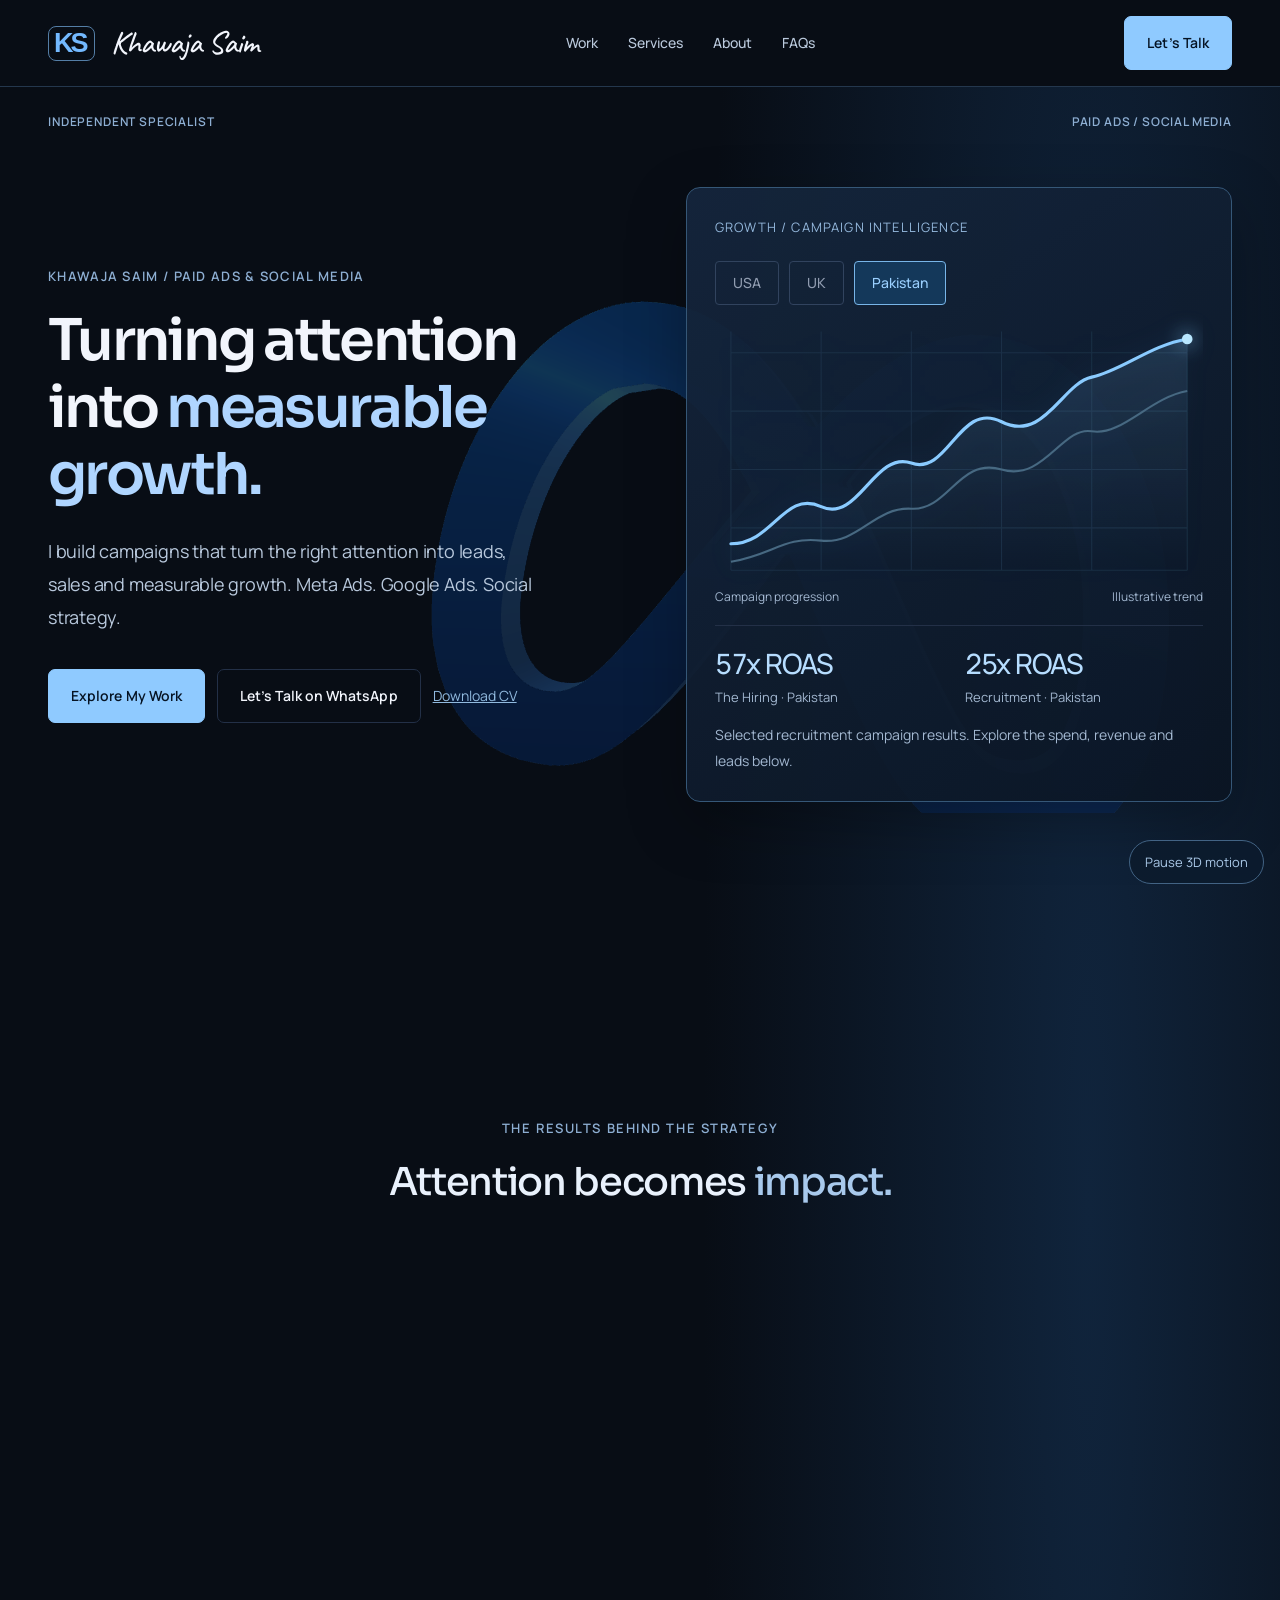
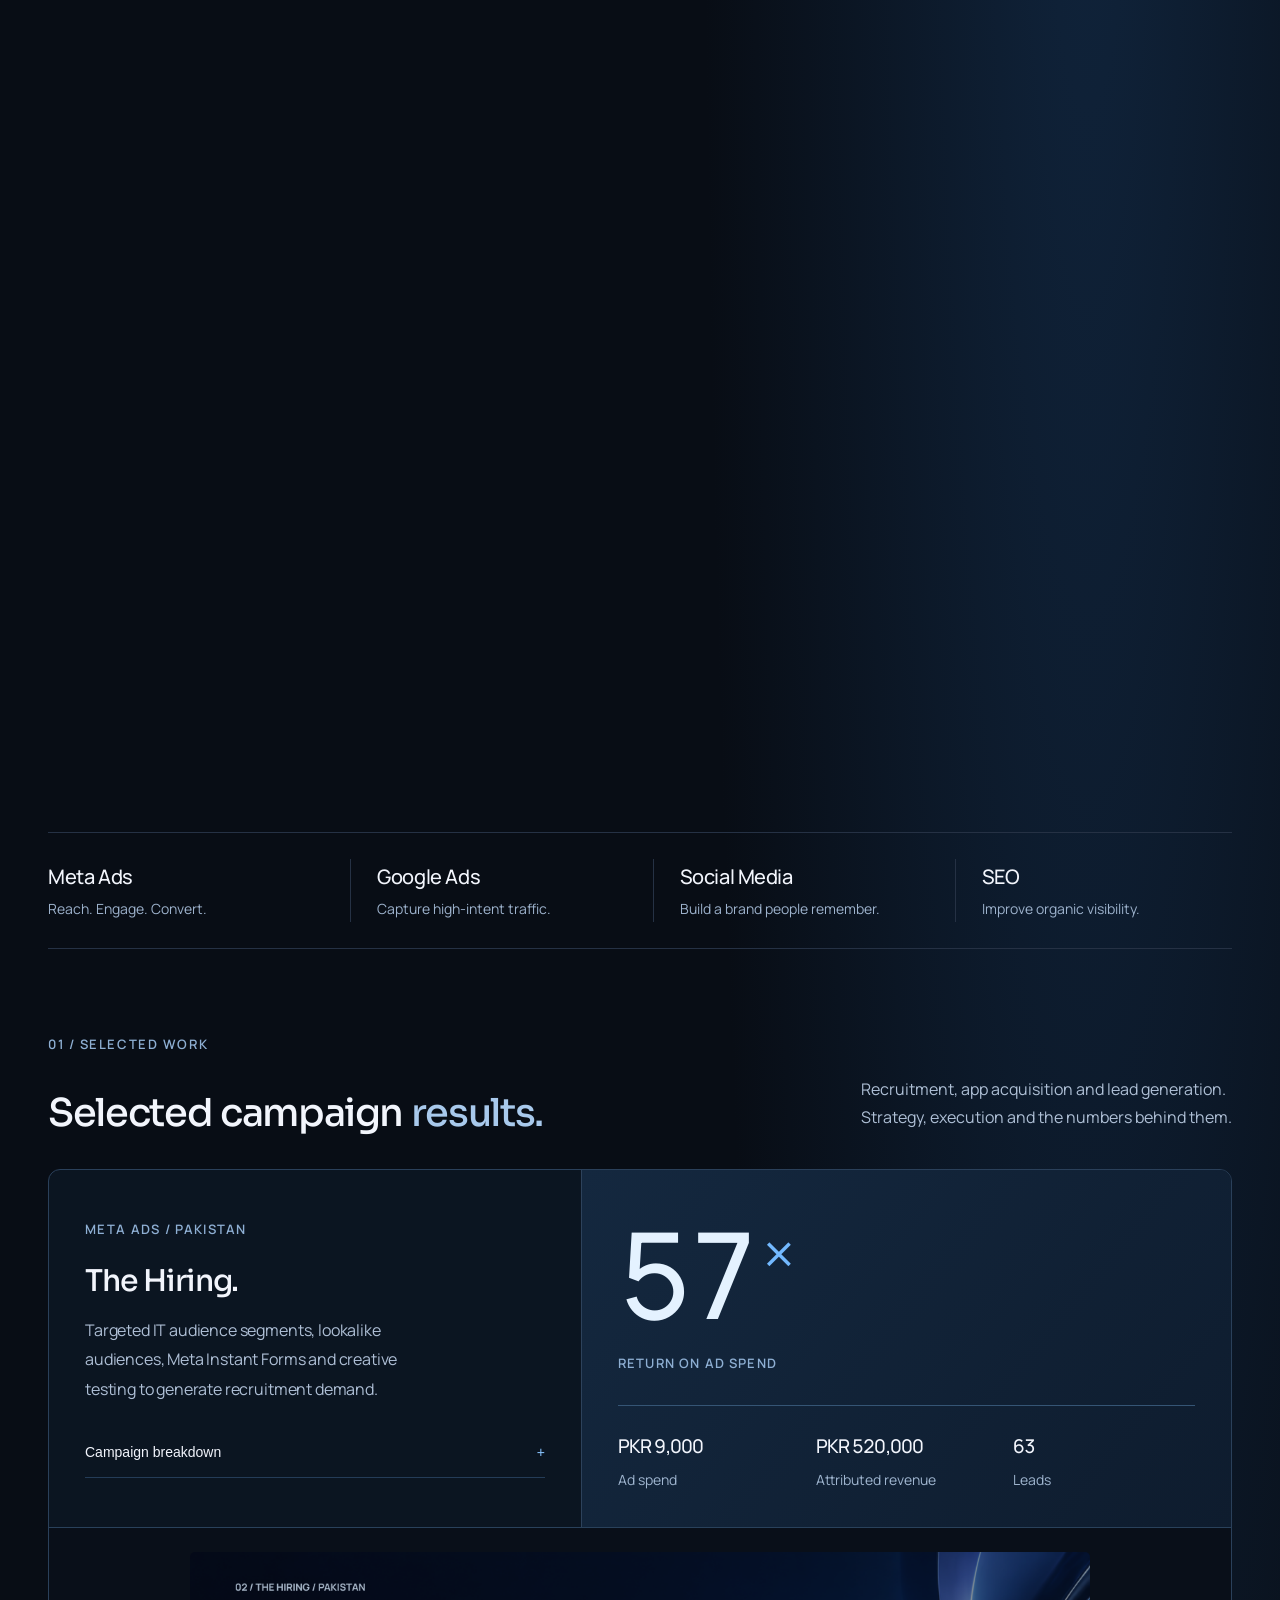
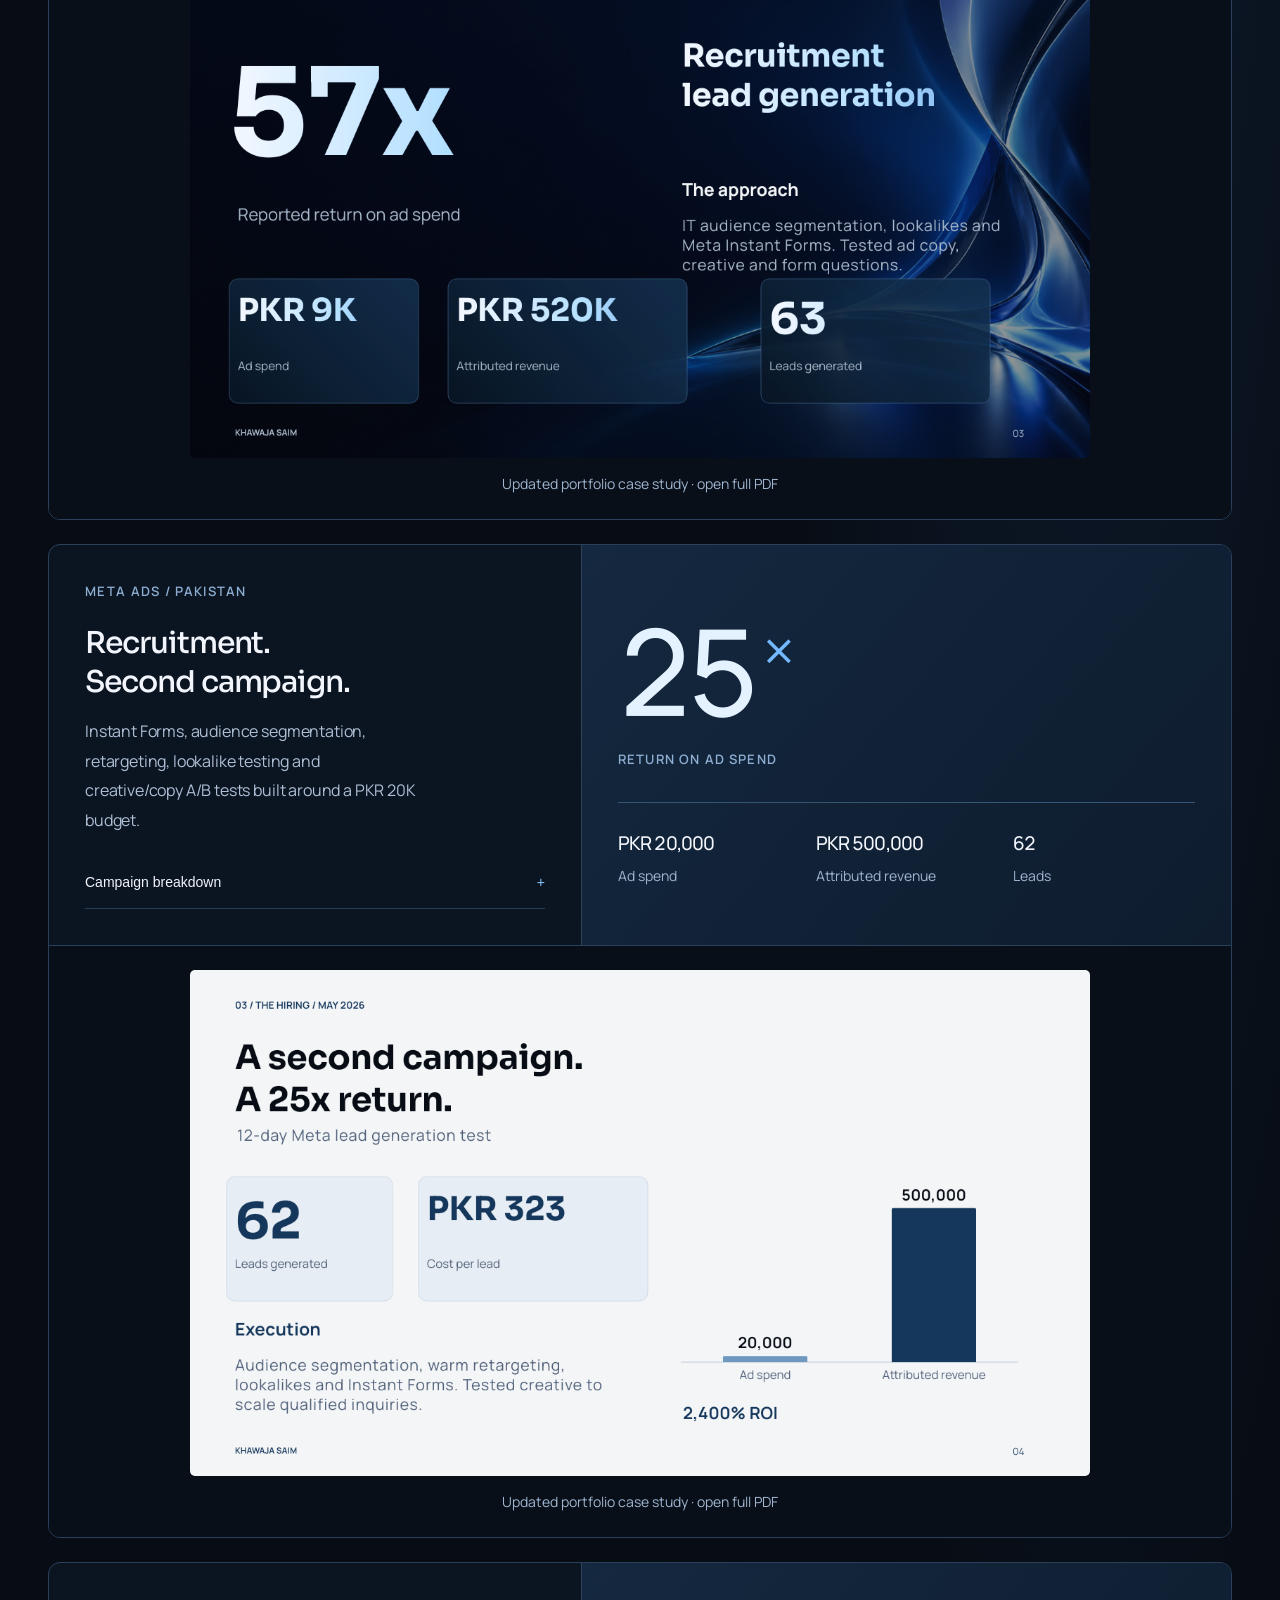
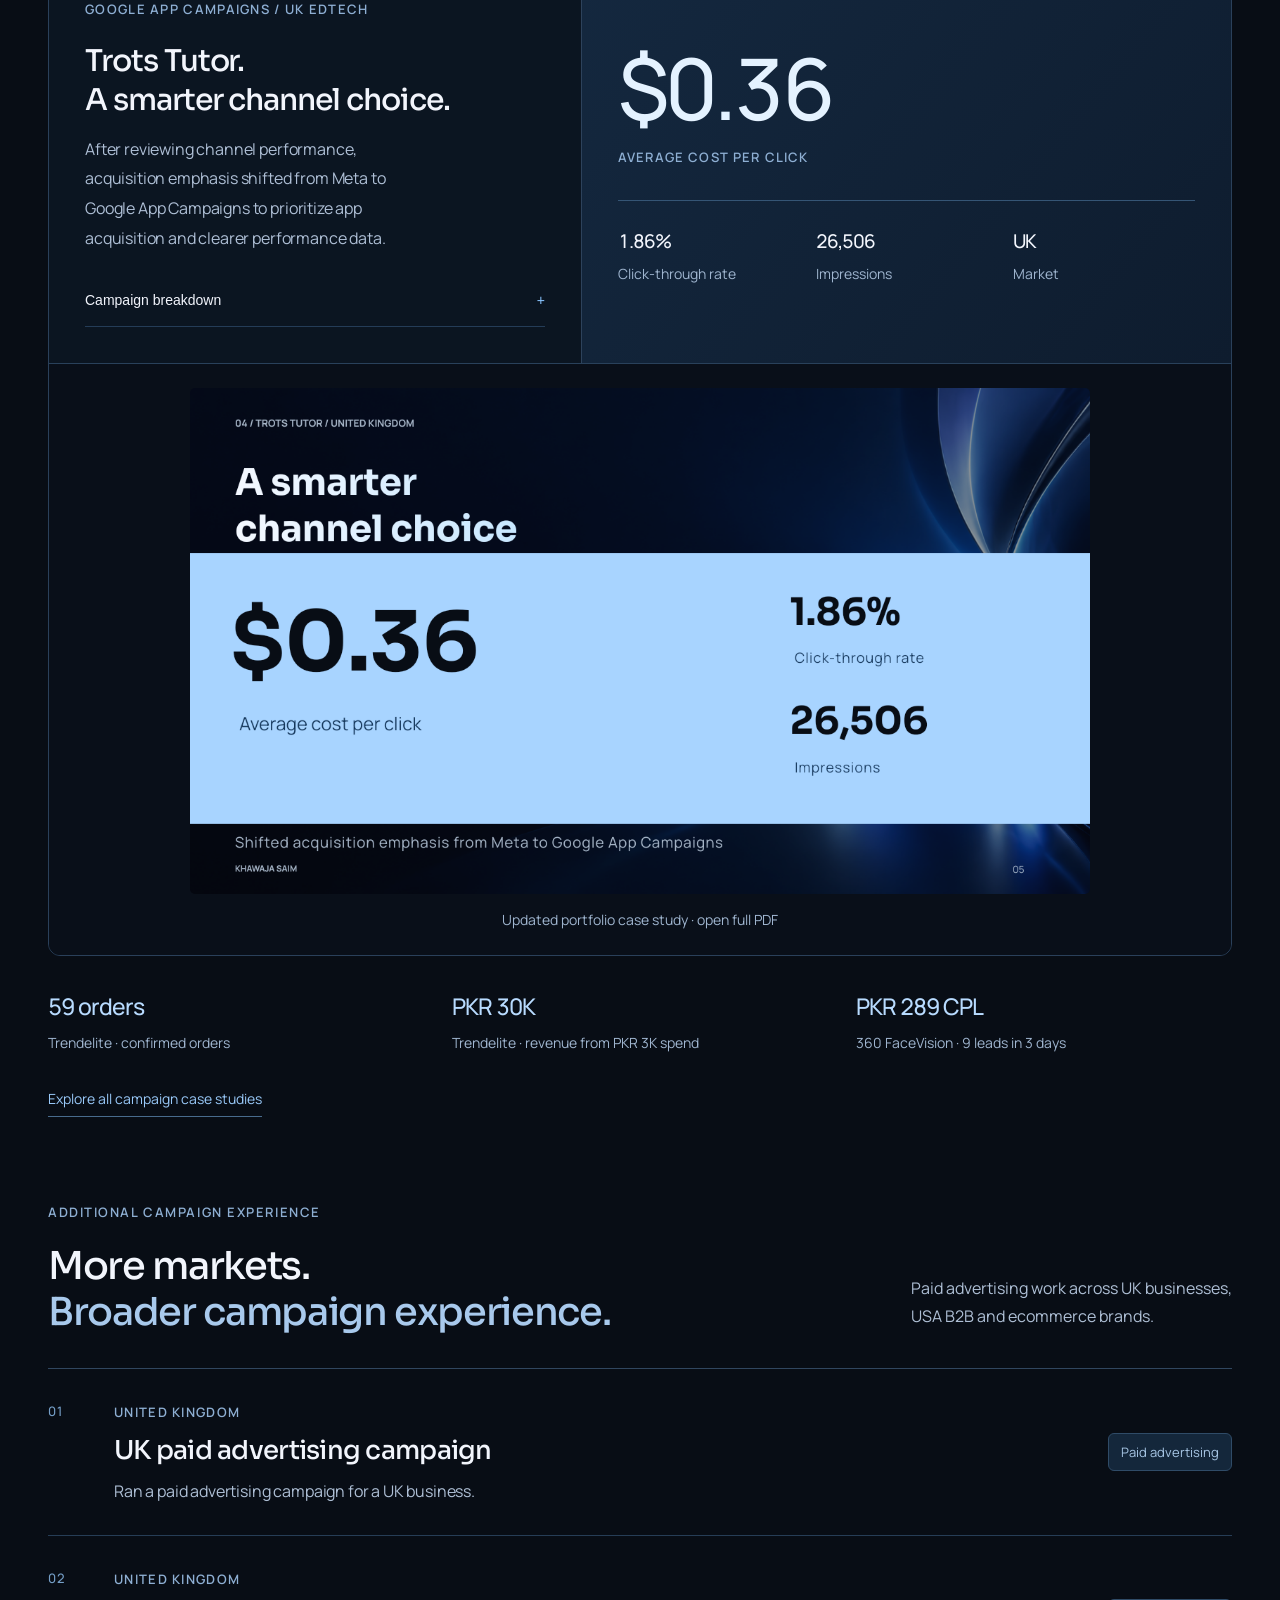
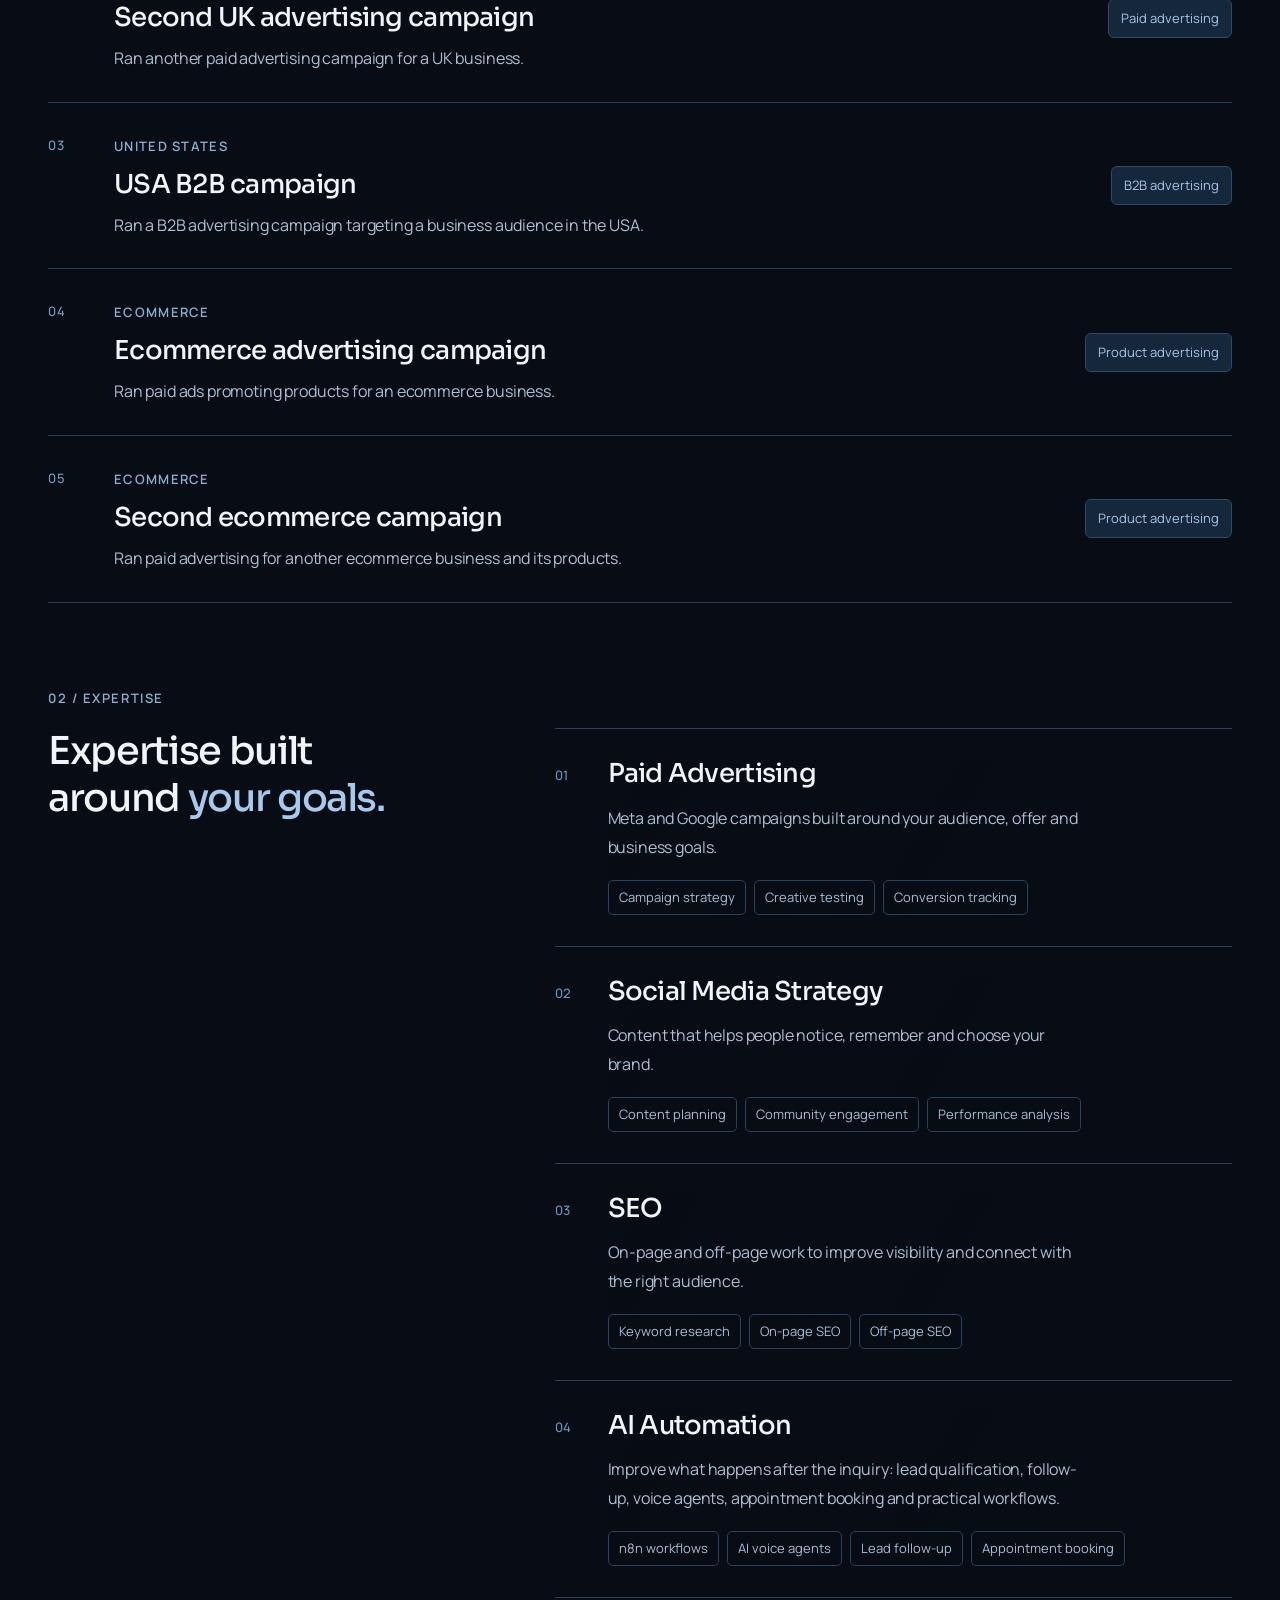
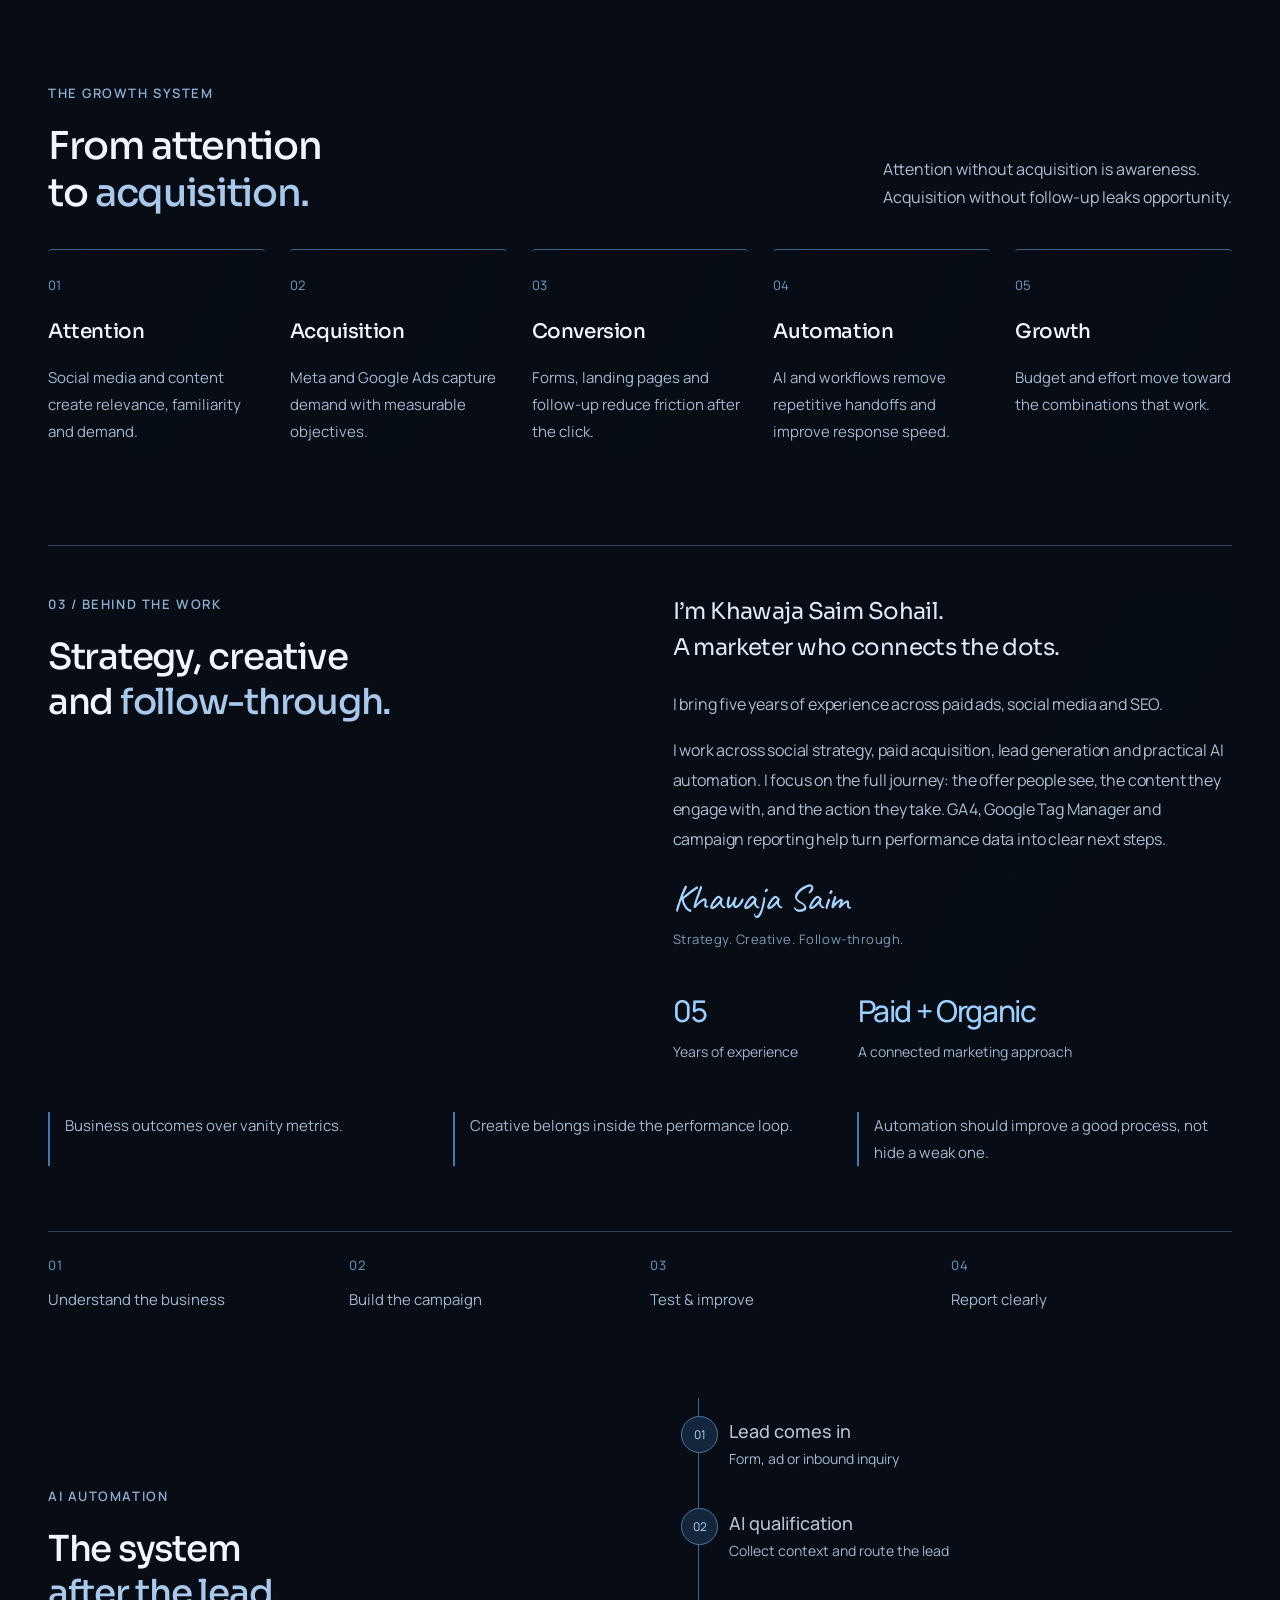
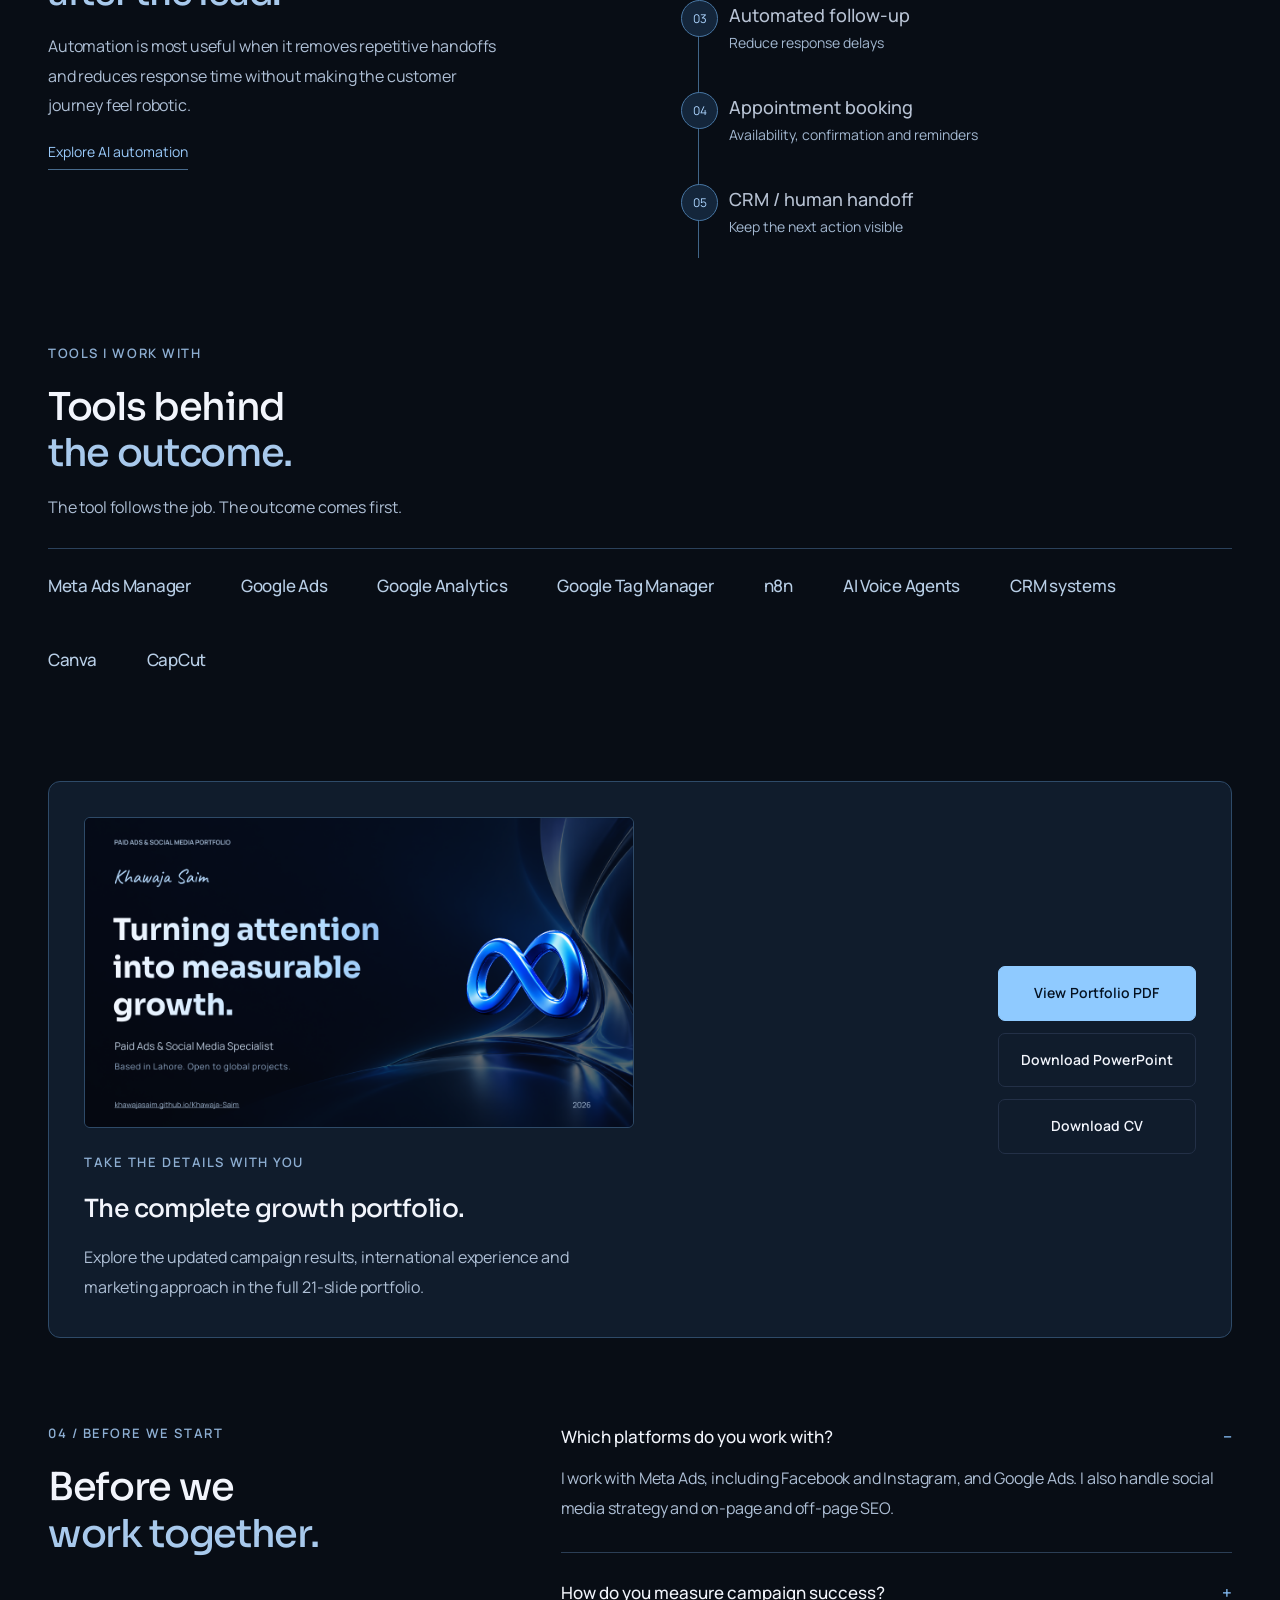
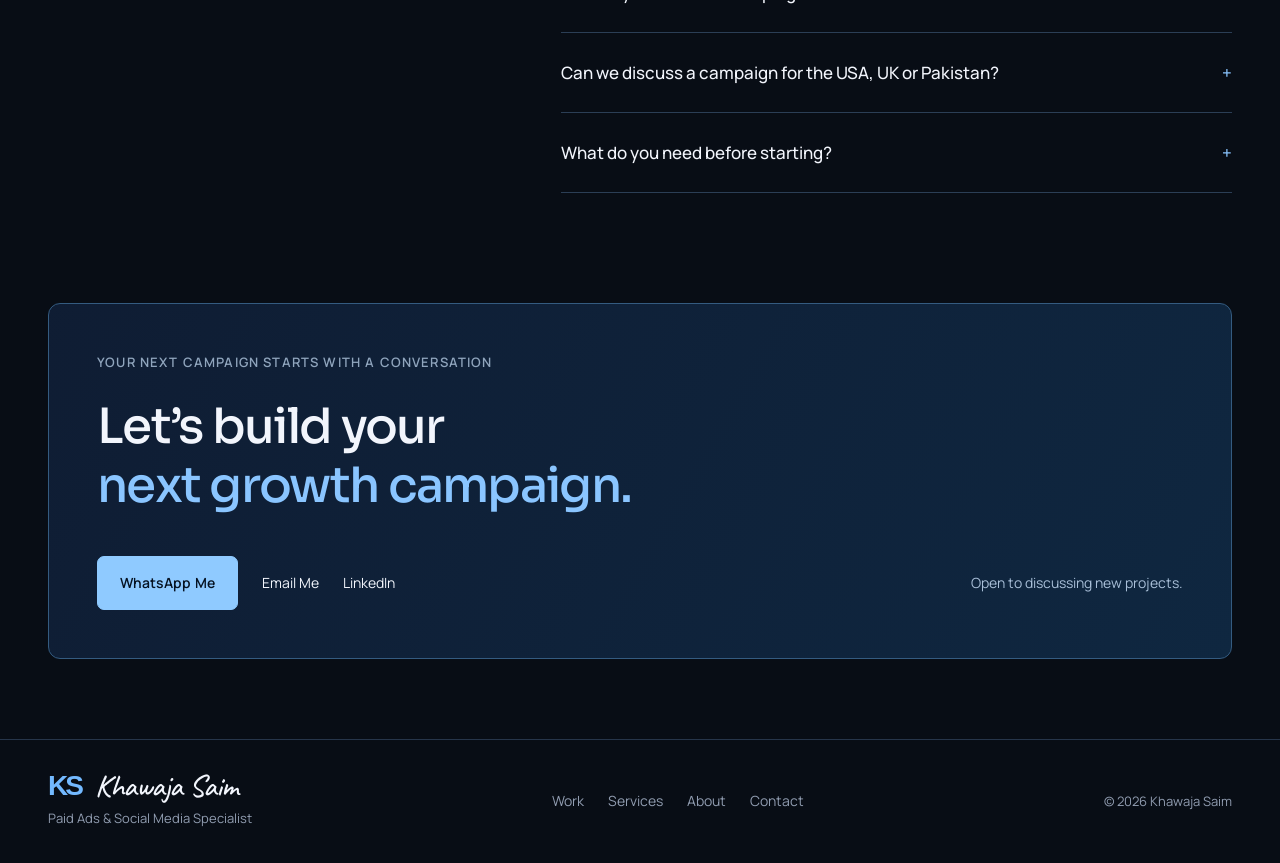
==== commit bc72490a: "Add files via upload" ====
--- a/index.html
+++ b/index.html
@@ -7,7 +7,7 @@
 'https://www.googletagmanager.com/gtm.js?id='+i+dl;f.parentNode.insertBefore(j,f);
 })(window,document,'script','dataLayer','GTM-N66B8T54');</script>
 <!-- End Google Tag Manager -->
-<meta charset="utf-8"><meta name="viewport" content="width=device-width,initial-scale=1"><title>Khawaja Saim | Meta Ads, Google Ads & Social Media Specialist</title><meta name="description" content="Khawaja Saim is a Lahore-based paid ads and social media specialist. Explore Meta Ads campaign results, Google Ads services, social media strategy and SEO."><meta name="theme-color" content="#101717"><link rel="icon" href="data:image/svg+xml,%3Csvg xmlns='http://www.w3.org/2000/svg' viewBox='0 0 64 64'%3E%3Crect width='64' height='64' rx='14' fill='%23101717'/%3E%3Ctext x='32' y='43' text-anchor='middle' font-size='32' fill='%23bef179'%3EKS%3C/text%3E%3C/svg%3E"><link rel="preconnect" href="https://fonts.googleapis.com"><link rel="preconnect" href="https://fonts.gstatic.com" crossorigin><link href="https://fonts.googleapis.com/css2?family=Manrope:wght@400;500;600;700&family=Sora:wght@400;500;600&family=Caveat:wght@500;600&display=swap" rel="stylesheet"><style>
+<meta charset="utf-8"><meta name="viewport" content="width=device-width,initial-scale=1"><title>Khawaja Saim | Meta Ads, Google Ads & Social Media Specialist</title><meta name="description" content="Khawaja Saim is a paid ads and social media specialist. Explore Meta Ads campaign results, Google Ads services, social media strategy and SEO."><meta name="theme-color" content="#101717"><link rel="icon" href="data:image/svg+xml,%3Csvg xmlns='http://www.w3.org/2000/svg' viewBox='0 0 64 64'%3E%3Crect width='64' height='64' rx='14' fill='%23101717'/%3E%3Ctext x='32' y='43' text-anchor='middle' font-size='32' fill='%23bef179'%3EKS%3C/text%3E%3C/svg%3E"><link rel="preconnect" href="https://fonts.googleapis.com"><link rel="preconnect" href="https://fonts.gstatic.com" crossorigin><link href="https://fonts.googleapis.com/css2?family=Manrope:wght@400;500;600;700&family=Sora:wght@400;500;600&family=Caveat:wght@500;600&display=swap" rel="stylesheet"><style>
 :root{--bg:#101717;--panel:#151e1d;--text:#f5f3eb;--muted:#a6b2ae;--line:#303b37;--green:#bef179}*{box-sizing:border-box}html{scroll-behavior:smooth;scroll-padding-top:100px}body{margin:0;background:var(--bg);color:var(--text);font-family:Arial,Helvetica,sans-serif;font-size:16px;line-height:1.65}a{color:inherit;text-decoration:none}button{font:inherit;cursor:pointer}button,a,summary{touch-action:manipulation}button:focus-visible,a:focus-visible,summary:focus-visible{outline:2px solid var(--green);outline-offset:5px}::selection{background:var(--green);color:var(--bg)}.wrap{max-width:1240px;margin:auto;padding:0 38px}header{border-bottom:1px solid var(--line);background:rgba(16,23,23,.96);position:sticky;top:0;z-index:20}.nav{min-height:88px;display:flex;align-items:center;justify-content:space-between;gap:28px}.brand{display:flex;align-items:center;gap:14px;font-size:18px}.monogram{font:36px Georgia;color:var(--green);letter-spacing:-4px}nav{display:flex;gap:30px;color:var(--muted);font-size:14px}nav a:hover{color:var(--green)}.button{display:inline-flex;align-items:center;justify-content:center;padding:13px 23px;border-radius:9px;border:1px solid var(--line);font-weight:600;font-size:14px;transition:background .2s,transform .2s}.button:hover{transform:translateY(-2px);background:#253027}.button.primary{background:var(--green);color:#162017;border-color:var(--green)}.button.primary:hover{background:#d3ffa0}.eyebrow{font-size:12px;letter-spacing:2px;text-transform:uppercase;color:var(--muted);margin:0 0 24px}.hero{display:grid;grid-template-columns:1.06fr 1fr;gap:64px;align-items:center;padding:80px 0 70px}h1{font:clamp(44px,5.3vw,72px)/1.08 Georgia,serif;letter-spacing:-2px;margin:0 0 27px}h1 span{color:var(--green)}.intro{max-width:475px;color:#c4ccc8;font-size:18px;line-height:1.75}.actions{display:flex;gap:13px;flex-wrap:wrap;margin-top:30px}.dashboard{border:1px solid var(--line);border-radius:18px;padding:26px;background:linear-gradient(150deg,#19221e,#111919);position:relative;overflow:hidden}.dash-top{display:flex;justify-content:space-between;gap:12px;align-items:center;margin-bottom:22px}.dash-top span{font-size:12px;color:var(--muted);letter-spacing:1px}.markets{display:flex;gap:8px;flex-wrap:wrap}.market{background:transparent;color:var(--muted);border:1px solid var(--line);padding:7px 13px;border-radius:7px;font-size:14px}.market[aria-pressed=true]{border-color:var(--green);color:var(--green);background:#243022}.chart{width:100%;height:auto;display:block}.chart text{font:12px Arial;fill:#a6b2ae}.grid{stroke:#29352e;stroke-width:1}.curve{fill:none;stroke:var(--green);stroke-width:3;stroke-linecap:round;stroke-dasharray:650;stroke-dashoffset:650;animation:draw 2.2s ease forwards}.secondary-curve{fill:none;stroke:#60766a;stroke-width:2}.graph-dot{fill:var(--green);filter:drop-shadow(0 0 7px #9acb62)}@keyframes draw{to{stroke-dashoffset:0}}.chart-footer{display:flex;justify-content:space-between;color:var(--muted);font-size:12px;margin-bottom:18px}.results-strip{display:grid;grid-template-columns:1fr 1fr;gap:12px;border-top:1px solid var(--line);padding-top:18px}.results-strip strong{display:block;font:30px Georgia;color:var(--green)}.results-strip small{color:var(--muted);font-size:12px}.market-detail{font-size:14px;color:var(--muted);margin:12px 0 0;min-height:46px}.capabilities{display:grid;grid-template-columns:repeat(4,1fr);border-top:1px solid var(--line);border-bottom:1px solid var(--line);padding:30px 0;gap:25px}.capabilities div{padding-left:26px;border-left:1px solid var(--line)}.capabilities div:first-child{padding-left:0;border:0}.capabilities b{display:block;font-size:16px}.capabilities span{font-size:13px;color:var(--muted)}.service-symbol{color:var(--green);font-size:30px;line-height:1.2;display:block;margin-bottom:12px}section{padding:75px 0 0}.section-heading{display:flex;align-items:center;gap:28px;margin-bottom:32px}h2{font:clamp(30px,3.7vw,43px)/1.2 Georgia;margin:0;letter-spacing:-1px}.section-heading .rule{flex:1;height:1px;background:var(--line)}.section-heading small{font-size:11px;letter-spacing:1.5px;color:var(--muted);text-transform:uppercase}.cases{display:grid;grid-template-columns:1fr 1fr;gap:22px}.case{border:1px solid var(--line);border-radius:13px;padding:27px;background:linear-gradient(130deg,#17211d,#121a18)}.case-head{display:flex;justify-content:space-between;gap:18px}.case h3{font-size:18px;margin:0}.case-head small{color:var(--muted);font-size:12px}.case p{color:var(--muted);font-size:15px;max-width:350px}.stats{display:grid;grid-template-columns:repeat(3,1fr);gap:12px;margin:27px 0}.stats div{border-right:1px solid var(--line)}.stats div:last-child{border:0}.stats b{display:block;font-size:19px}.stats span{font-size:12px;color:var(--muted)}.return{display:flex;align-items:center;gap:20px;border:1px solid #435535;border-radius:8px;padding:15px;background:#1c281d}.return b{font:32px Georgia;color:var(--green);white-space:nowrap}.return span{color:var(--muted);font-size:13px;line-height:1.5}.services{display:grid;grid-template-columns:repeat(3,1fr);gap:34px}.service{border-left:1px solid var(--line);padding-left:30px}.service:first-child{border:0;padding:0}.service h3{font:26px Georgia;margin:14px 0}.service p{color:var(--muted);font-size:15px}ul{padding:0;list-style:none}li{margin:11px 0;font-size:14px;color:#c2cbc5}li:before{content:'✓';display:inline-flex;align-items:center;justify-content:center;width:20px;height:20px;background:#253321;color:var(--green);border-radius:50%;margin-right:10px}.about{display:grid;grid-template-columns:.65fr 1fr;gap:70px;padding:42px;background:#151f1b;border-radius:12px;border:1px solid var(--line)}.about p{color:var(--muted);margin-top:0}.about p:last-child{margin-bottom:0}.about strong{color:var(--text);font-weight:500}.process{display:grid;grid-template-columns:repeat(4,1fr);gap:26px;margin-top:38px}.process span{font:26px Georgia;color:var(--green)}.process h3{font-size:16px;margin:12px 0 7px}.process p{font-size:14px;color:var(--muted);margin:0}details{border:1px solid var(--line);background:#141d19;border-radius:9px;margin-bottom:12px;padding:19px 23px}summary{cursor:pointer;font-weight:500;list-style:none;display:flex;justify-content:space-between;gap:15px}summary:after{content:'+';color:var(--green)}details[open] summary:after{content:'−'}details p{color:var(--muted);font-size:15px;margin:14px 0 2px;max-width:850px}.contact{margin:70px 0 65px;background:radial-gradient(ellipse at 75% 50%,#283a20,transparent 70%),#18241b;border:1px solid #536b3d;border-radius:15px;padding:45px;display:grid;grid-template-columns:1fr auto;gap:30px;align-items:center}.contact h2{max-width:600px;font-size:clamp(34px,4vw,48px)}.contact .eyebrow{margin-bottom:14px}.contact p{font-size:14px;color:var(--muted);margin-bottom:0;max-width:230px}.contact-actions{display:flex;flex-direction:column;gap:14px;align-items:flex-start}.contact-actions a:last-child{font-size:14px;color:var(--muted);text-decoration:underline}footer{border-top:1px solid var(--line);padding:29px 0}.footer-inner{display:flex;justify-content:space-between;gap:30px;align-items:center}.footer-inner p{font-size:12px;color:var(--muted);margin:4px 0}.footer-links{display:flex;gap:24px;font-size:13px;color:var(--muted)}.skip{position:absolute;top:-60px}.skip:focus{top:8px;background:var(--green);color:#101717;padding:12px;z-index:40}@media(max-width:960px){.hero{gap:30px}.wrap{padding:0 25px}.stats b{font-size:16px}.section-heading small{display:none}.about{gap:35px}.nav{gap:15px}nav{gap:18px}}@media(max-width:760px){.nav{min-height:76px;flex-wrap:wrap;padding-top:14px;padding-bottom:14px}.nav>.button{margin-left:auto}nav{order:3;width:100%;justify-content:space-between}.brand{font-size:16px}.hero{grid-template-columns:1fr;padding-top:45px;gap:40px}h1{font-size:50px;letter-spacing:-1.5px}.dashboard{max-width:550px;width:100%;padding:22px}.capabilities{grid-template-columns:1fr 1fr;gap:25px}.capabilities div:nth-child(3){padding-left:0;border:0}.cases,.services,.about,.contact{grid-template-columns:1fr}.service{border:0;border-top:1px solid var(--line);padding:25px 0 0}.service:first-child{padding:0}.services{gap:20px}.process{grid-template-columns:1fr 1fr}.about{padding:28px;gap:25px}section{padding-top:55px}.contact{padding:30px;margin-top:50px}.footer-inner{flex-wrap:wrap}.section-heading{gap:15px}.stats b{font-size:17px}.case{padding:22px}.return b{font-size:29px}}@media(max-width:380px){.wrap{padding:0 18px}h1{font-size:43px}.nav>.button{padding:10px 13px}.case-head{flex-wrap:wrap}.stats{gap:8px}.stats b{font-size:15px}.return{gap:12px}.return b{font-size:25px}}@media(prefers-reduced-motion:reduce){html{scroll-behavior:auto}*{animation:none!important;transition:none!important}.curve{stroke-dashoffset:0}}
 
 /* Futuristic editorial direction */
@@ -47,11 +47,11 @@
 @media(max-width:1050px){h1{font-size:52px;letter-spacing:-.045em}.project h3{font-size:28px}.hero{gap:32px}.intro{font-size:17px}.service-rows h3{font-size:25px}}
 @media(max-width:760px){h1{font-size:clamp(38px,7.4vw,50px);line-height:1.2;letter-spacing:-.045em}h2,.services-layout h2,.about-editorial h2,.automation-layout h2{font-family:'Sora',Arial;font-size:32px;line-height:1.25;letter-spacing:-.03em}.contact h2{font-size:34px;line-height:1.24;letter-spacing:-.03em}.intro{font-size:17px;line-height:1.85}.project h3{font-size:27px;line-height:1.3}.service-rows h3,.experience-row h3{font-size:24px;line-height:1.35}.proof-story-heading h2{font-size:28px;line-height:1.3}.proof-reveal strong{font-size:37px}.proof-story-heading .section-kicker{font-size:12px;letter-spacing:.07em}.signature-name{font-size:28px}.hero-index,.hero-index span{font-size:12px;letter-spacing:.025em}.hero .eyebrow{font-size:12px;letter-spacing:.07em}.section-kicker{font-size:12px;letter-spacing:.1em}.metric-big{letter-spacing:-.045em}.metric-cpc{letter-spacing:-.04em}.project-submetrics span{font-size:13px}.about-copy .about-lead{font-size:22px}.footer-links{font-size:14px}.tool-list span{font-size:16px}}
 @media(max-width:380px){h1{font-size:37px;line-height:1.2;letter-spacing:-.04em}.signature-name{font-size:26px}.contact h2{font-size:31px}.project h3{font-size:25px}.nav nav{font-size:13px}.hero .eyebrow{max-width:275px}.button{font-size:14px}.proof-bar span{font-size:14px}}
-.portfolio-cover{display:block;width:100%;max-width:550px;height:auto;border-radius:6px;border:1px solid #2e4a68;margin-bottom:24px}.campaign-evidence img{height:auto}</style><script type="application/ld+json">{"@context":"https://schema.org","@type":"Person","name":"Khawaja Saim Sohail","jobTitle":"Paid Ads and Social Media Specialist","homeLocation":{"@type":"Place","name":"Lahore, Pakistan"},"knowsAbout":["Meta Ads","Google Ads","Social Media Strategy","Search Engine Optimization"]}</script></head><body>
+.portfolio-cover{display:block;width:100%;max-width:550px;height:auto;border-radius:6px;border:1px solid #2e4a68;margin-bottom:24px}.campaign-evidence img{height:auto}</style><script type="application/ld+json">{"@context":"https://schema.org","@type":"Person","name":"Khawaja Saim Sohail","jobTitle":"Paid Ads and Social Media Specialist","knowsAbout":["Meta Ads","Google Ads","Social Media Strategy","Search Engine Optimization"]}</script></head><body>
 <!-- Google Tag Manager (noscript) -->
 <noscript><iframe src="https://www.googletagmanager.com/ns.html?id=GTM-N66B8T54"
 height="0" width="0" style="display:none;visibility:hidden"></iframe></noscript>
 <!-- End Google Tag Manager (noscript) -->
-<canvas id="scroll-sculpture" aria-hidden="true"></canvas><button id="sculpture-toggle" type="button" aria-pressed="true">Pause background motion</button><a class="skip" href="#main">Skip to content</a><header><div class="wrap nav"><a href="#" class="brand" aria-label="Khawaja Saim homepage"><span class="monogram">KS</span><span class="signature-name">Khawaja Saim</span></a><nav aria-label="Main navigation"><a href="#work">Work</a><a href="#services">Services</a><a href="#about">About</a><a href="#faqs">FAQs</a></nav><a class="button primary" href="https://wa.me/923044828634?text=Hi%20Khawaja%20Saim%2C%20I%20found%20your%20portfolio%20and%20would%20like%20to%20discuss%20a%20project." target="_blank" rel="noopener">Let’s Talk</a></div></header><main id="main" class="wrap"><div class="hero"><div class="hero-index" aria-hidden="true">INDEPENDENT SPECIALIST <span>LAHORE, PK / GLOBAL PROJECTS</span></div><div><p class="eyebrow">Khawaja Saim / Paid Ads & Social Media</p><h1>Turning attention<br>into <span>measurable growth.</span></h1><p class="intro">I build campaigns that turn the right attention into leads, sales and measurable growth. Meta Ads. Google Ads. Social strategy.</p><div class="actions"><a class="button primary" href="#work">Explore My Work</a><a class="button" href="https://wa.me/923044828634?text=Hi%20Khawaja%20Saim%2C%20I%20found%20your%20portfolio%20and%20would%20like%20to%20discuss%20a%20project." target="_blank" rel="noopener">Let’s Talk on WhatsApp</a><a class="resume-link" href="https://khawajasaim.github.io/Khawaja-Saim/assets/Khawaja-Saim-Resume.pdf" target="_blank" rel="noopener">Download Resume</a></div></div><div class="dashboard"><div class="dash-orbit" aria-hidden="true"></div><div class="dash-top"><span>GROWTH / CAMPAIGN INTELLIGENCE</span></div><div class="markets" aria-label="Explore campaign markets"><button class="market" type="button" data-market="usa" aria-pressed="false">USA</button><button class="market" type="button" data-market="uk" aria-pressed="false">UK</button><button class="market" type="button" data-market="pakistan" aria-pressed="true">Pakistan</button></div><svg class="chart" viewBox="0 0 460 265" role="img" aria-label="Illustrative campaign growth curves, not historical campaign data"><defs><linearGradient id="fill" x1="0" y1="0" x2="0" y2="1"><stop offset="0" stop-color="#8acbff" stop-opacity=".13"/><stop offset="1" stop-color="#8acbff" stop-opacity="0"/></linearGradient></defs><path class="grid" d="M15 45H445 M15 100H445 M15 155H445 M15 210H445 M15 250H445 M15 25V250 M100 25V250 M185 25V250 M270 25V250 M355 25V250 M445 25V250"/><path d="M15 225 C55 225 65 174 100 190 S150 137 185 149 S230 90 270 110 S327 74 355 68 S410 38 445 32 L445 250 L15 250Z" fill="url(#fill)"/><path class="secondary-curve" d="M15 242 C55 235 65 218 100 222 S150 190 185 192 S230 143 270 155 S327 114 355 119 S410 87 445 81"/><path id="main-curve" class="curve" d="M15 225 C55 225 65 174 100 190 S150 137 185 149 S230 90 270 110 S327 74 355 68 S410 38 445 32"/><circle class="graph-dot" cx="445" cy="32" r="5"/></svg><div class="chart-footer"><span>Campaign progression</span><span>Illustrative trend</span></div><div class="results-strip" id="market-metrics"><div><strong>57x ROAS</strong><small>The Hiring · Pakistan</small></div><div><strong>25x ROAS</strong><small>Recruitment · Pakistan</small></div></div><p class="market-detail" id="market-detail" aria-live="polite">Selected recruitment campaign results. Explore the spend, revenue and leads below.</p></div></div><section class="proof-story" id="results" aria-label="Selected marketing results"><div class="proof-stage"><div class="proof-story-heading"><p class="section-kicker">THE RESULTS BEHIND THE STRATEGY</p><h2>Attention becomes <span>impact.</span></h2></div><div class="proof-bar proof-reveal"><div><strong>57×</strong><span>Best documented ROAS</span></div><div><strong>50K+</strong><span>Organic views</span></div><div><strong>PKR 1.65M+</strong><span>Revenue from paid ads</span></div></div><p class="proof-story-footnote">Selected results across paid advertising and organic content.</p></div></section><div class="hero-bottom"><span>Strategy meets creative.<br>Creative meets performance.</span><a href="#work">SCROLL TO EXPLORE</a><span>05 YEARS<br>IN MARKETING</span></div><div class="capabilities"><div><span class="service-symbol" aria-hidden="true">∞</span><b>Meta Ads</b><span>Reach. Engage. Convert.</span></div><div><span class="service-symbol" aria-hidden="true">G</span><b>Google Ads</b><span>Capture high-intent traffic.</span></div><div><span class="service-symbol" aria-hidden="true">◎</span><b>Social Media</b><span>Build a brand people remember.</span></div><div><span class="service-symbol" aria-hidden="true">↗</span><b>SEO</b><span>Improve organic visibility.</span></div></div><section id="work"><div class="section-kicker">01 / SELECTED WORK</div><div class="work-title"><h2>Selected campaign <span>results.</span></h2><p>Recruitment, app acquisition and lead generation.<br>Strategy, execution and the numbers behind them.</p></div><div class="project-list"><article class="project"><div class="project-identity"><div class="project-labels"><span class="project-tag">META ADS / PAKISTAN</span></div><h3>The Hiring.</h3><p>Targeted IT audience segments, lookalike audiences, Meta Instant Forms and creative testing to generate recruitment demand.</p><details><summary>Campaign breakdown</summary><p>Ad spend: PKR 9,000. Attributed revenue: PKR 520,000. Leads generated: 63. Reported return: 57x ROAS.</p></details></div><div class="project-result"><div class="metric-big">57<span>×</span></div><span class="metric-label">RETURN ON AD SPEND</span><div class="project-submetrics"><div><b>PKR 9,000</b><span>Ad spend</span></div><div><b>PKR 520,000</b><span>Attributed revenue</span></div><div><b>63</b><span>Leads</span></div></div></div><figure class="campaign-evidence"><a href="Khawaja-Saim-Premium-Portfolio.pdf#page=3" target="_blank" rel="noopener"><img loading="lazy" decoding="async" width="1280" height="720" src="portfolio-hiring-57x.png" alt="The Hiring 57x recruitment campaign — updated portfolio summary"></a><figcaption>Updated portfolio case study · open full PDF</figcaption></figure></article><article class="project"><div class="project-identity"><span class="project-tag">META ADS / PAKISTAN</span><h3>Recruitment.<br>Second campaign.</h3><p>Instant Forms, audience segmentation, retargeting, lookalike testing and creative/copy A/B tests built around a PKR 20K budget.</p><details><summary>Campaign breakdown</summary><p>Ad spend: PKR 20,000. Attributed revenue: PKR 500,000. Leads generated: 62. Reported return: 25x ROAS.</p></details></div><div class="project-result"><div class="metric-big">25<span>×</span></div><span class="metric-label">RETURN ON AD SPEND</span><div class="project-submetrics"><div><b>PKR 20,000</b><span>Ad spend</span></div><div><b>PKR 500,000</b><span>Attributed revenue</span></div><div><b>62</b><span>Leads</span></div></div></div><figure class="campaign-evidence"><a href="Khawaja-Saim-Premium-Portfolio.pdf#page=4" target="_blank" rel="noopener"><img loading="lazy" decoding="async" width="1280" height="720" src="portfolio-hiring-25x.png" alt="The Hiring 25x recruitment campaign — updated portfolio summary"></a><figcaption>Updated portfolio case study · open full PDF</figcaption></figure></article><article class="project uk-project"><div class="project-identity"><div class="project-labels"><span class="project-tag">GOOGLE APP CAMPAIGNS / UK EDTECH</span></div><h3>Trots Tutor.<br>A smarter channel choice.</h3><p>After reviewing channel performance, acquisition emphasis shifted from Meta to Google App Campaigns to prioritize app acquisition and clearer performance data.</p><details><summary>Campaign breakdown</summary><p>Average CPC: $0.36. CTR: 1.86%. Impressions: 26,506. The campaign focused on app acquisition in the UK EdTech market.</p></details></div><div class="project-result"><div class="metric-big metric-cpc">$0.36</div><span class="metric-label">AVERAGE COST PER CLICK</span><div class="project-submetrics"><div><b>1.86%</b><span>Click-through rate</span></div><div><b>26,506</b><span>Impressions</span></div><div><b>UK</b><span>Market</span></div></div></div><figure class="campaign-evidence"><a href="Khawaja-Saim-Premium-Portfolio.pdf#page=5" target="_blank" rel="noopener"><img loading="lazy" decoding="async" width="1280" height="720" src="portfolio-trots-tutor.png" alt="Trots Tutor UK app campaign — updated portfolio summary"></a><figcaption>Updated portfolio case study · open full PDF</figcaption></figure></article></div><div class="extra-proof"><div><b>59 orders</b><span>Trendelite · confirmed orders</span></div><div><b>PKR 30K</b><span>Trendelite · revenue from PKR 3K spend</span></div><div><b>PKR 289 CPL</b><span>360 FaceVision · 9 leads in 3 days</span></div></div><a class="text-link" href="Khawaja-Saim-Premium-Portfolio.pdf" target="_blank" rel="noopener">Explore all campaign case studies</a></section><section id="additional-campaigns"><div class="section-kicker">ADDITIONAL CAMPAIGN EXPERIENCE</div><div class="work-title"><h2>More markets.<br><span>Broader campaign experience.</span></h2><p>Paid advertising work across UK businesses,<br>USA B2B and ecommerce brands.</p></div><div class="experience-list"><article class="experience-row"><span class="experience-index">01</span><div><span class="experience-market">UNITED KINGDOM</span><h3>UK paid advertising campaign</h3><p>Ran a paid advertising campaign for a UK business.</p></div><span class="experience-type">Paid advertising</span></article><article class="experience-row"><span class="experience-index">02</span><div><span class="experience-market">UNITED KINGDOM</span><h3>Second UK advertising campaign</h3><p>Ran another paid advertising campaign for a UK business.</p></div><span class="experience-type">Paid advertising</span></article><article class="experience-row"><span class="experience-index">03</span><div><span class="experience-market">UNITED STATES</span><h3>USA B2B campaign</h3><p>Ran a B2B advertising campaign targeting a business audience in the USA.</p></div><span class="experience-type">B2B advertising</span></article><article class="experience-row"><span class="experience-index">04</span><div><span class="experience-market">ECOMMERCE</span><h3>Ecommerce advertising campaign</h3><p>Ran paid ads promoting products for an ecommerce business.</p></div><span class="experience-type">Product advertising</span></article><article class="experience-row"><span class="experience-index">05</span><div><span class="experience-market">ECOMMERCE</span><h3>Second ecommerce campaign</h3><p>Ran paid advertising for another ecommerce business and its products.</p></div><span class="experience-type">Product advertising</span></article></div></section><section id="services"><div class="section-kicker">02 / EXPERTISE</div><div class="services-layout"><h2>Expertise built<br>around <span>your goals.</span></h2><div class="service-rows"><article><span class="service-number">01</span><div><h3>Paid Advertising</h3><p>Meta and Google campaigns built around your audience, offer and business goals.</p><div class="skill-tags"><span>Campaign strategy</span><span>Creative testing</span><span>Conversion tracking</span></div></div></article><article><span class="service-number">02</span><div><h3>Social Media Strategy</h3><p>Content that helps people notice, remember and choose your brand.</p><div class="skill-tags"><span>Content planning</span><span>Community engagement</span><span>Performance analysis</span></div></div></article><article><span class="service-number">03</span><div><h3>SEO</h3><p>On-page and off-page work to improve visibility and connect with the right audience.</p><div class="skill-tags"><span>Keyword research</span><span>On-page SEO</span><span>Off-page SEO</span></div></div></article><article><span class="service-number">04</span><div><h3>AI Automation</h3><p>Improve what happens after the inquiry: lead qualification, follow-up, voice agents, appointment booking and practical workflows.</p><div class="skill-tags"><span>n8n workflows</span><span>AI voice agents</span><span>Lead follow-up</span><span>Appointment booking</span></div></div></article></div></div></section><section id="growth"><div class="section-kicker">THE GROWTH SYSTEM</div><div class="work-title"><h2>From attention<br>to <span>acquisition.</span></h2><p>Attention without acquisition is awareness.<br>Acquisition without follow-up leaks opportunity.</p></div><div class="growth-steps"><article><span>01</span><h3>Attention</h3><p>Social media and content create relevance, familiarity and demand.</p></article><article><span>02</span><h3>Acquisition</h3><p>Meta and Google Ads capture demand with measurable objectives.</p></article><article><span>03</span><h3>Conversion</h3><p>Forms, landing pages and follow-up reduce friction after the click.</p></article><article><span>04</span><h3>Automation</h3><p>AI and workflows remove repetitive handoffs and improve response speed.</p></article><article><span>05</span><h3>Growth</h3><p>Budget and effort move toward the combinations that work.</p></article></div></section><section id="about"><div class="about-editorial"><div><div class="section-kicker">03 / BEHIND THE WORK</div><h2>Strategy, creative<br>and <span>follow-through.</span></h2></div><div class="about-copy"><p class="about-lead">I’m Khawaja Saim Sohail.<br>A marketer who connects the dots.</p><p>Based in Lahore, Pakistan, I bring five years of experience across paid ads, social media and SEO.</p><p>I work across social strategy, paid acquisition, lead generation and practical AI automation. I focus on the full journey: the offer people see, the content they engage with, and the action they take. GA4, Google Tag Manager and campaign reporting help turn performance data into clear next steps.</p><p class="personal-signature">Khawaja Saim<span>Strategy. Creative. Follow-through.</span></p><div class="about-facts"><div><strong>05</strong><span>Years of experience</span></div><div><strong>Lahore</strong><span>Based in Pakistan</span></div></div></div></div><div class="principles"><p>Business outcomes over vanity metrics.</p><p>Creative belongs inside the performance loop.</p><p>Automation should improve a good process, not hide a weak one.</p></div><div class="method-line"><span>Understand the business</span><span>Build the campaign</span><span>Test & improve</span><span>Report clearly</span></div></section><section id="automation"><div class="automation-layout"><div><div class="section-kicker">AI AUTOMATION</div><h2>The system<br><span>after the lead.</span></h2><p>Automation is most useful when it removes repetitive handoffs and reduces response time without making the customer journey feel robotic.</p><a class="text-link" href="https://khawajasaim.github.io/Khawaja-Saim/ai-automation.html" target="_blank" rel="noopener">Explore AI automation</a></div><ol class="automation-flow"><li><b>Lead comes in</b><span>Form, ad or inbound inquiry</span></li><li><b>AI qualification</b><span>Collect context and route the lead</span></li><li><b>Automated follow-up</b><span>Reduce response delays</span></li><li><b>Appointment booking</b><span>Availability, confirmation and reminders</span></li><li><b>CRM / human handoff</b><span>Keep the next action visible</span></li></ol></div></section><section id="tools"><div class="section-kicker">TOOLS I WORK WITH</div><h2>Tools behind<br><span>the outcome.</span></h2><p class="section-description">The tool follows the job. The outcome comes first.</p><div class="tool-list"><span>Meta Ads Manager</span><span>Google Ads</span><span>Google Analytics</span><span>Google Tag Manager</span><span>n8n</span><span>AI Voice Agents</span><span>CRM systems</span><span>Canva</span><span>CapCut</span></div></section><section id="downloads"><div class="download-panel"><div><a href="Khawaja-Saim-Premium-Portfolio.pdf" target="_blank" rel="noopener"><img class="portfolio-cover" loading="lazy" width="1280" height="720" src="portfolio-cover.png" alt="Khawaja Saim premium portfolio cover"></a><div class="section-kicker">TAKE THE DETAILS WITH YOU</div><h3>The complete growth portfolio.</h3><p>Explore the updated campaign results, international experience and marketing approach in the full 21-slide portfolio.</p></div><div class="download-buttons"><a class="button primary" href="Khawaja-Saim-Premium-Portfolio.pdf" target="_blank" rel="noopener">View Portfolio PDF</a><a class="button" href="Khawaja-Saim-Portfolio.pptx" download>Download PowerPoint</a><a class="button" href="https://khawajasaim.github.io/Khawaja-Saim/assets/Khawaja-Saim-Resume.pdf" target="_blank" rel="noopener">Download Resume</a></div></div></section><section id="faqs"><div class="faq-intro"><div class="section-kicker">04 / BEFORE WE START</div><h2>Before we<br><span>work together.</span></h2></div><div class="faq-answers"><details open><summary>Which platforms do you work with?</summary><p>I work with Meta Ads, including Facebook and Instagram, and Google Ads. I also handle social media strategy and on-page and off-page SEO.</p></details><details><summary>How do you measure campaign success?</summary><p>Success depends on the campaign goal. For lead generation, I review leads and lead quality. For sales campaigns, I review revenue, acquisition costs and return on ad spend. Tracking and reporting are agreed around your business goals.</p></details><details><summary>Can we discuss a campaign for the USA, UK or Pakistan?</summary><p>Yes. We can discuss your target market, audience, offer and campaign requirements. The published results above relate to Pakistan recruitment campaigns.</p></details><details><summary>What do you need before starting?</summary><p>Your business goals, target audience, current offer, website or landing page, previous campaign context and a clear budget. From there, we can define the scope and next steps.</p></details></div></section><section class="contact" id="contact"><div><p class="eyebrow">Your next campaign starts with a conversation</p><h2>Let’s build your<br><span>next growth campaign.</span></h2></div><div class="contact-actions"><a class="button primary" href="https://wa.me/923044828634?text=Hi%20Khawaja%20Saim%2C%20I%20found%20your%20portfolio%20and%20would%20like%20to%20discuss%20a%20project." target="_blank" rel="noopener">WhatsApp Me</a><a href="mailto:khawajas245@gmail.com">Email Me</a><a href="https://www.linkedin.com/in/khawajasaim" target="_blank" rel="noopener">LinkedIn</a><p>Based in Lahore, Pakistan.<br>Open to discussing global projects.</p></div></section></main><footer><div class="wrap footer-inner"><div><a class="brand" href="#"><span class="monogram">KS</span><span class="signature-name">Khawaja Saim</span></a><p>Paid Ads & Social Media Specialist</p></div><div class="footer-links"><a href="#work">Work</a><a href="#services">Services</a><a href="#about">About</a><a href="#contact">Contact</a></div><p>© <span id="year">2026</span> Khawaja Saim</p></div></footer><script>
+<canvas id="scroll-sculpture" aria-hidden="true"></canvas><button id="sculpture-toggle" type="button" aria-pressed="true">Pause background motion</button><a class="skip" href="#main">Skip to content</a><header><div class="wrap nav"><a href="#" class="brand" aria-label="Khawaja Saim homepage"><span class="monogram">KS</span><span class="signature-name">Khawaja Saim</span></a><nav aria-label="Main navigation"><a href="#work">Work</a><a href="#services">Services</a><a href="#about">About</a><a href="#faqs">FAQs</a></nav><a class="button primary" href="https://wa.me/923044828634?text=Hi%20Khawaja%20Saim%2C%20I%20found%20your%20portfolio%20and%20would%20like%20to%20discuss%20a%20project." target="_blank" rel="noopener">Let’s Talk</a></div></header><main id="main" class="wrap"><div class="hero"><div class="hero-index" aria-hidden="true">INDEPENDENT SPECIALIST <span>PAID ADS / SOCIAL MEDIA</span></div><div><p class="eyebrow">Khawaja Saim / Paid Ads & Social Media</p><h1>Turning attention<br>into <span>measurable growth.</span></h1><p class="intro">I build campaigns that turn the right attention into leads, sales and measurable growth. Meta Ads. Google Ads. Social strategy.</p><div class="actions"><a class="button primary" href="#work">Explore My Work</a><a class="button" href="https://wa.me/923044828634?text=Hi%20Khawaja%20Saim%2C%20I%20found%20your%20portfolio%20and%20would%20like%20to%20discuss%20a%20project." target="_blank" rel="noopener">Let’s Talk on WhatsApp</a><a class="resume-link" href="Khawaja-Saim-CV.pdf" target="_blank" rel="noopener">Download CV</a></div></div><div class="dashboard"><div class="dash-orbit" aria-hidden="true"></div><div class="dash-top"><span>GROWTH / CAMPAIGN INTELLIGENCE</span></div><div class="markets" aria-label="Explore campaign markets"><button class="market" type="button" data-market="usa" aria-pressed="false">USA</button><button class="market" type="button" data-market="uk" aria-pressed="false">UK</button><button class="market" type="button" data-market="pakistan" aria-pressed="true">Pakistan</button></div><svg class="chart" viewBox="0 0 460 265" role="img" aria-label="Illustrative campaign growth curves, not historical campaign data"><defs><linearGradient id="fill" x1="0" y1="0" x2="0" y2="1"><stop offset="0" stop-color="#8acbff" stop-opacity=".13"/><stop offset="1" stop-color="#8acbff" stop-opacity="0"/></linearGradient></defs><path class="grid" d="M15 45H445 M15 100H445 M15 155H445 M15 210H445 M15 250H445 M15 25V250 M100 25V250 M185 25V250 M270 25V250 M355 25V250 M445 25V250"/><path d="M15 225 C55 225 65 174 100 190 S150 137 185 149 S230 90 270 110 S327 74 355 68 S410 38 445 32 L445 250 L15 250Z" fill="url(#fill)"/><path class="secondary-curve" d="M15 242 C55 235 65 218 100 222 S150 190 185 192 S230 143 270 155 S327 114 355 119 S410 87 445 81"/><path id="main-curve" class="curve" d="M15 225 C55 225 65 174 100 190 S150 137 185 149 S230 90 270 110 S327 74 355 68 S410 38 445 32"/><circle class="graph-dot" cx="445" cy="32" r="5"/></svg><div class="chart-footer"><span>Campaign progression</span><span>Illustrative trend</span></div><div class="results-strip" id="market-metrics"><div><strong>57x ROAS</strong><small>The Hiring · Pakistan</small></div><div><strong>25x ROAS</strong><small>Recruitment · Pakistan</small></div></div><p class="market-detail" id="market-detail" aria-live="polite">Selected recruitment campaign results. Explore the spend, revenue and leads below.</p></div></div><section class="proof-story" id="results" aria-label="Selected marketing results"><div class="proof-stage"><div class="proof-story-heading"><p class="section-kicker">THE RESULTS BEHIND THE STRATEGY</p><h2>Attention becomes <span>impact.</span></h2></div><div class="proof-bar proof-reveal"><div><strong>57×</strong><span>Best documented ROAS</span></div><div><strong>50K+</strong><span>Organic views</span></div><div><strong>PKR 1.65M+</strong><span>Revenue from paid ads</span></div></div><p class="proof-story-footnote">Selected results across paid advertising and organic content.</p></div></section><div class="hero-bottom"><span>Strategy meets creative.<br>Creative meets performance.</span><a href="#work">SCROLL TO EXPLORE</a><span>05 YEARS<br>IN MARKETING</span></div><div class="capabilities"><div><span class="service-symbol" aria-hidden="true">∞</span><b>Meta Ads</b><span>Reach. Engage. Convert.</span></div><div><span class="service-symbol" aria-hidden="true">G</span><b>Google Ads</b><span>Capture high-intent traffic.</span></div><div><span class="service-symbol" aria-hidden="true">◎</span><b>Social Media</b><span>Build a brand people remember.</span></div><div><span class="service-symbol" aria-hidden="true">↗</span><b>SEO</b><span>Improve organic visibility.</span></div></div><section id="work"><div class="section-kicker">01 / SELECTED WORK</div><div class="work-title"><h2>Selected campaign <span>results.</span></h2><p>Recruitment, app acquisition and lead generation.<br>Strategy, execution and the numbers behind them.</p></div><div class="project-list"><article class="project"><div class="project-identity"><div class="project-labels"><span class="project-tag">META ADS / PAKISTAN</span></div><h3>The Hiring.</h3><p>Targeted IT audience segments, lookalike audiences, Meta Instant Forms and creative testing to generate recruitment demand.</p><details><summary>Campaign breakdown</summary><p>Ad spend: PKR 9,000. Attributed revenue: PKR 520,000. Leads generated: 63. Reported return: 57x ROAS.</p></details></div><div class="project-result"><div class="metric-big">57<span>×</span></div><span class="metric-label">RETURN ON AD SPEND</span><div class="project-submetrics"><div><b>PKR 9,000</b><span>Ad spend</span></div><div><b>PKR 520,000</b><span>Attributed revenue</span></div><div><b>63</b><span>Leads</span></div></div></div><figure class="campaign-evidence"><a href="Khawaja-Saim-Premium-Portfolio.pdf#page=3" target="_blank" rel="noopener"><img loading="lazy" decoding="async" width="1280" height="720" src="portfolio-hiring-57x.png" alt="The Hiring 57x recruitment campaign — updated portfolio summary"></a><figcaption>Updated portfolio case study · open full PDF</figcaption></figure></article><article class="project"><div class="project-identity"><span class="project-tag">META ADS / PAKISTAN</span><h3>Recruitment.<br>Second campaign.</h3><p>Instant Forms, audience segmentation, retargeting, lookalike testing and creative/copy A/B tests built around a PKR 20K budget.</p><details><summary>Campaign breakdown</summary><p>Ad spend: PKR 20,000. Attributed revenue: PKR 500,000. Leads generated: 62. Reported return: 25x ROAS.</p></details></div><div class="project-result"><div class="metric-big">25<span>×</span></div><span class="metric-label">RETURN ON AD SPEND</span><div class="project-submetrics"><div><b>PKR 20,000</b><span>Ad spend</span></div><div><b>PKR 500,000</b><span>Attributed revenue</span></div><div><b>62</b><span>Leads</span></div></div></div><figure class="campaign-evidence"><a href="Khawaja-Saim-Premium-Portfolio.pdf#page=4" target="_blank" rel="noopener"><img loading="lazy" decoding="async" width="1280" height="720" src="portfolio-hiring-25x.png" alt="The Hiring 25x recruitment campaign — updated portfolio summary"></a><figcaption>Updated portfolio case study · open full PDF</figcaption></figure></article><article class="project uk-project"><div class="project-identity"><div class="project-labels"><span class="project-tag">GOOGLE APP CAMPAIGNS / UK EDTECH</span></div><h3>Trots Tutor.<br>A smarter channel choice.</h3><p>After reviewing channel performance, acquisition emphasis shifted from Meta to Google App Campaigns to prioritize app acquisition and clearer performance data.</p><details><summary>Campaign breakdown</summary><p>Average CPC: $0.36. CTR: 1.86%. Impressions: 26,506. The campaign focused on app acquisition in the UK EdTech market.</p></details></div><div class="project-result"><div class="metric-big metric-cpc">$0.36</div><span class="metric-label">AVERAGE COST PER CLICK</span><div class="project-submetrics"><div><b>1.86%</b><span>Click-through rate</span></div><div><b>26,506</b><span>Impressions</span></div><div><b>UK</b><span>Market</span></div></div></div><figure class="campaign-evidence"><a href="Khawaja-Saim-Premium-Portfolio.pdf#page=5" target="_blank" rel="noopener"><img loading="lazy" decoding="async" width="1280" height="720" src="portfolio-trots-tutor.png" alt="Trots Tutor UK app campaign — updated portfolio summary"></a><figcaption>Updated portfolio case study · open full PDF</figcaption></figure></article></div><div class="extra-proof"><div><b>59 orders</b><span>Trendelite · confirmed orders</span></div><div><b>PKR 30K</b><span>Trendelite · revenue from PKR 3K spend</span></div><div><b>PKR 289 CPL</b><span>360 FaceVision · 9 leads in 3 days</span></div></div><a class="text-link" href="Khawaja-Saim-Premium-Portfolio.pdf" target="_blank" rel="noopener">Explore all campaign case studies</a></section><section id="additional-campaigns"><div class="section-kicker">ADDITIONAL CAMPAIGN EXPERIENCE</div><div class="work-title"><h2>More markets.<br><span>Broader campaign experience.</span></h2><p>Paid advertising work across UK businesses,<br>USA B2B and ecommerce brands.</p></div><div class="experience-list"><article class="experience-row"><span class="experience-index">01</span><div><span class="experience-market">UNITED KINGDOM</span><h3>UK paid advertising campaign</h3><p>Ran a paid advertising campaign for a UK business.</p></div><span class="experience-type">Paid advertising</span></article><article class="experience-row"><span class="experience-index">02</span><div><span class="experience-market">UNITED KINGDOM</span><h3>Second UK advertising campaign</h3><p>Ran another paid advertising campaign for a UK business.</p></div><span class="experience-type">Paid advertising</span></article><article class="experience-row"><span class="experience-index">03</span><div><span class="experience-market">UNITED STATES</span><h3>USA B2B campaign</h3><p>Ran a B2B advertising campaign targeting a business audience in the USA.</p></div><span class="experience-type">B2B advertising</span></article><article class="experience-row"><span class="experience-index">04</span><div><span class="experience-market">ECOMMERCE</span><h3>Ecommerce advertising campaign</h3><p>Ran paid ads promoting products for an ecommerce business.</p></div><span class="experience-type">Product advertising</span></article><article class="experience-row"><span class="experience-index">05</span><div><span class="experience-market">ECOMMERCE</span><h3>Second ecommerce campaign</h3><p>Ran paid advertising for another ecommerce business and its products.</p></div><span class="experience-type">Product advertising</span></article></div></section><section id="services"><div class="section-kicker">02 / EXPERTISE</div><div class="services-layout"><h2>Expertise built<br>around <span>your goals.</span></h2><div class="service-rows"><article><span class="service-number">01</span><div><h3>Paid Advertising</h3><p>Meta and Google campaigns built around your audience, offer and business goals.</p><div class="skill-tags"><span>Campaign strategy</span><span>Creative testing</span><span>Conversion tracking</span></div></div></article><article><span class="service-number">02</span><div><h3>Social Media Strategy</h3><p>Content that helps people notice, remember and choose your brand.</p><div class="skill-tags"><span>Content planning</span><span>Community engagement</span><span>Performance analysis</span></div></div></article><article><span class="service-number">03</span><div><h3>SEO</h3><p>On-page and off-page work to improve visibility and connect with the right audience.</p><div class="skill-tags"><span>Keyword research</span><span>On-page SEO</span><span>Off-page SEO</span></div></div></article><article><span class="service-number">04</span><div><h3>AI Automation</h3><p>Improve what happens after the inquiry: lead qualification, follow-up, voice agents, appointment booking and practical workflows.</p><div class="skill-tags"><span>n8n workflows</span><span>AI voice agents</span><span>Lead follow-up</span><span>Appointment booking</span></div></div></article></div></div></section><section id="growth"><div class="section-kicker">THE GROWTH SYSTEM</div><div class="work-title"><h2>From attention<br>to <span>acquisition.</span></h2><p>Attention without acquisition is awareness.<br>Acquisition without follow-up leaks opportunity.</p></div><div class="growth-steps"><article><span>01</span><h3>Attention</h3><p>Social media and content create relevance, familiarity and demand.</p></article><article><span>02</span><h3>Acquisition</h3><p>Meta and Google Ads capture demand with measurable objectives.</p></article><article><span>03</span><h3>Conversion</h3><p>Forms, landing pages and follow-up reduce friction after the click.</p></article><article><span>04</span><h3>Automation</h3><p>AI and workflows remove repetitive handoffs and improve response speed.</p></article><article><span>05</span><h3>Growth</h3><p>Budget and effort move toward the combinations that work.</p></article></div></section><section id="about"><div class="about-editorial"><div><div class="section-kicker">03 / BEHIND THE WORK</div><h2>Strategy, creative<br>and <span>follow-through.</span></h2></div><div class="about-copy"><p class="about-lead">I’m Khawaja Saim Sohail.<br>A marketer who connects the dots.</p><p>I bring five years of experience across paid ads, social media and SEO.</p><p>I work across social strategy, paid acquisition, lead generation and practical AI automation. I focus on the full journey: the offer people see, the content they engage with, and the action they take. GA4, Google Tag Manager and campaign reporting help turn performance data into clear next steps.</p><p class="personal-signature">Khawaja Saim<span>Strategy. Creative. Follow-through.</span></p><div class="about-facts"><div><strong>05</strong><span>Years of experience</span></div><div><strong>Paid + Organic</strong><span>A connected marketing approach</span></div></div></div></div><div class="principles"><p>Business outcomes over vanity metrics.</p><p>Creative belongs inside the performance loop.</p><p>Automation should improve a good process, not hide a weak one.</p></div><div class="method-line"><span>Understand the business</span><span>Build the campaign</span><span>Test & improve</span><span>Report clearly</span></div></section><section id="automation"><div class="automation-layout"><div><div class="section-kicker">AI AUTOMATION</div><h2>The system<br><span>after the lead.</span></h2><p>Automation is most useful when it removes repetitive handoffs and reduces response time without making the customer journey feel robotic.</p><a class="text-link" href="#automation" target="_blank" rel="noopener">Explore AI automation</a></div><ol class="automation-flow"><li><b>Lead comes in</b><span>Form, ad or inbound inquiry</span></li><li><b>AI qualification</b><span>Collect context and route the lead</span></li><li><b>Automated follow-up</b><span>Reduce response delays</span></li><li><b>Appointment booking</b><span>Availability, confirmation and reminders</span></li><li><b>CRM / human handoff</b><span>Keep the next action visible</span></li></ol></div></section><section id="tools"><div class="section-kicker">TOOLS I WORK WITH</div><h2>Tools behind<br><span>the outcome.</span></h2><p class="section-description">The tool follows the job. The outcome comes first.</p><div class="tool-list"><span>Meta Ads Manager</span><span>Google Ads</span><span>Google Analytics</span><span>Google Tag Manager</span><span>n8n</span><span>AI Voice Agents</span><span>CRM systems</span><span>Canva</span><span>CapCut</span></div></section><section id="downloads"><div class="download-panel"><div><a href="Khawaja-Saim-Premium-Portfolio.pdf" target="_blank" rel="noopener"><img class="portfolio-cover" loading="lazy" width="1280" height="720" src="portfolio-cover.png" alt="Khawaja Saim premium portfolio cover"></a><div class="section-kicker">TAKE THE DETAILS WITH YOU</div><h3>The complete growth portfolio.</h3><p>Explore the updated campaign results, international experience and marketing approach in the full 21-slide portfolio.</p></div><div class="download-buttons"><a class="button primary" href="Khawaja-Saim-Premium-Portfolio.pdf" target="_blank" rel="noopener">View Portfolio PDF</a><a class="button" href="Khawaja-Saim-Portfolio.pptx" download>Download PowerPoint</a><a class="button" href="Khawaja-Saim-CV.pdf" target="_blank" rel="noopener">Download CV</a></div></div></section><section id="faqs"><div class="faq-intro"><div class="section-kicker">04 / BEFORE WE START</div><h2>Before we<br><span>work together.</span></h2></div><div class="faq-answers"><details open><summary>Which platforms do you work with?</summary><p>I work with Meta Ads, including Facebook and Instagram, and Google Ads. I also handle social media strategy and on-page and off-page SEO.</p></details><details><summary>How do you measure campaign success?</summary><p>Success depends on the campaign goal. For lead generation, I review leads and lead quality. For sales campaigns, I review revenue, acquisition costs and return on ad spend. Tracking and reporting are agreed around your business goals.</p></details><details><summary>Can we discuss a campaign for the USA, UK or Pakistan?</summary><p>Yes. We can discuss your target market, audience, offer and campaign requirements. The published results above relate to Pakistan recruitment campaigns.</p></details><details><summary>What do you need before starting?</summary><p>Your business goals, target audience, current offer, website or landing page, previous campaign context and a clear budget. From there, we can define the scope and next steps.</p></details></div></section><section class="contact" id="contact"><div><p class="eyebrow">Your next campaign starts with a conversation</p><h2>Let’s build your<br><span>next growth campaign.</span></h2></div><div class="contact-actions"><a class="button primary" href="https://wa.me/923044828634?text=Hi%20Khawaja%20Saim%2C%20I%20found%20your%20portfolio%20and%20would%20like%20to%20discuss%20a%20project." target="_blank" rel="noopener">WhatsApp Me</a><a href="mailto:khawajas245@gmail.com">Email Me</a><a href="https://www.linkedin.com/in/khawajasaim" target="_blank" rel="noopener">LinkedIn</a><p>Open to discussing new projects.</p></div></section></main><footer><div class="wrap footer-inner"><div><a class="brand" href="#"><span class="monogram">KS</span><span class="signature-name">Khawaja Saim</span></a><p>Paid Ads & Social Media Specialist</p></div><div class="footer-links"><a href="#work">Work</a><a href="#services">Services</a><a href="#about">About</a><a href="#contact">Contact</a></div><p>© <span id="year">2026</span> Khawaja Saim</p></div></footer><script>
 const markets={pakistan:{metrics:'<div><strong>57x ROAS</strong><small>The Hiring · Pakistan</small></div><div><strong>25x ROAS</strong><small>Recruitment · Pakistan</small></div>',detail:'Selected recruitment campaign results. Explore the spend, revenue and leads below.'},usa:{metrics:'<div><strong>Meta Ads</strong><small>Lead generation & sales</small></div><div><strong>Google Ads</strong><small>High-intent search</small></div>',detail:'USA campaign approach: research the audience, test the offer and measure meaningful conversions.'},uk:{metrics:'<div><strong>$0.36 CPC</strong><small>Trots Tutor · UK</small></div><div><strong>1.86% CTR</strong><small>Google App Campaigns</small></div>',detail:'Trots Tutor · UK EdTech. Google App Campaigns: $0.36 average CPC, 1.86% CTR and 26,506 impressions.'}};document.querySelectorAll('[data-market]').forEach(button=>button.addEventListener('click',()=>{document.querySelectorAll('[data-market]').forEach(b=>b.setAttribute('aria-pressed',String(b===button)));const m=markets[button.dataset.market];document.getElementById('market-metrics').innerHTML=m.metrics;document.getElementById('market-detail').textContent=m.detail;const curve=document.getElementById('main-curve');curve.style.animation='none';requestAnimationFrame(()=>requestAnimationFrame(()=>curve.style.animation=''));}));document.getElementById('year').textContent=new Date().getFullYear();
 </script><script defer src="meta-mesh.js"></script><script defer src="meta-scroll.js?v=expertise-scene-4"></script></body></html>
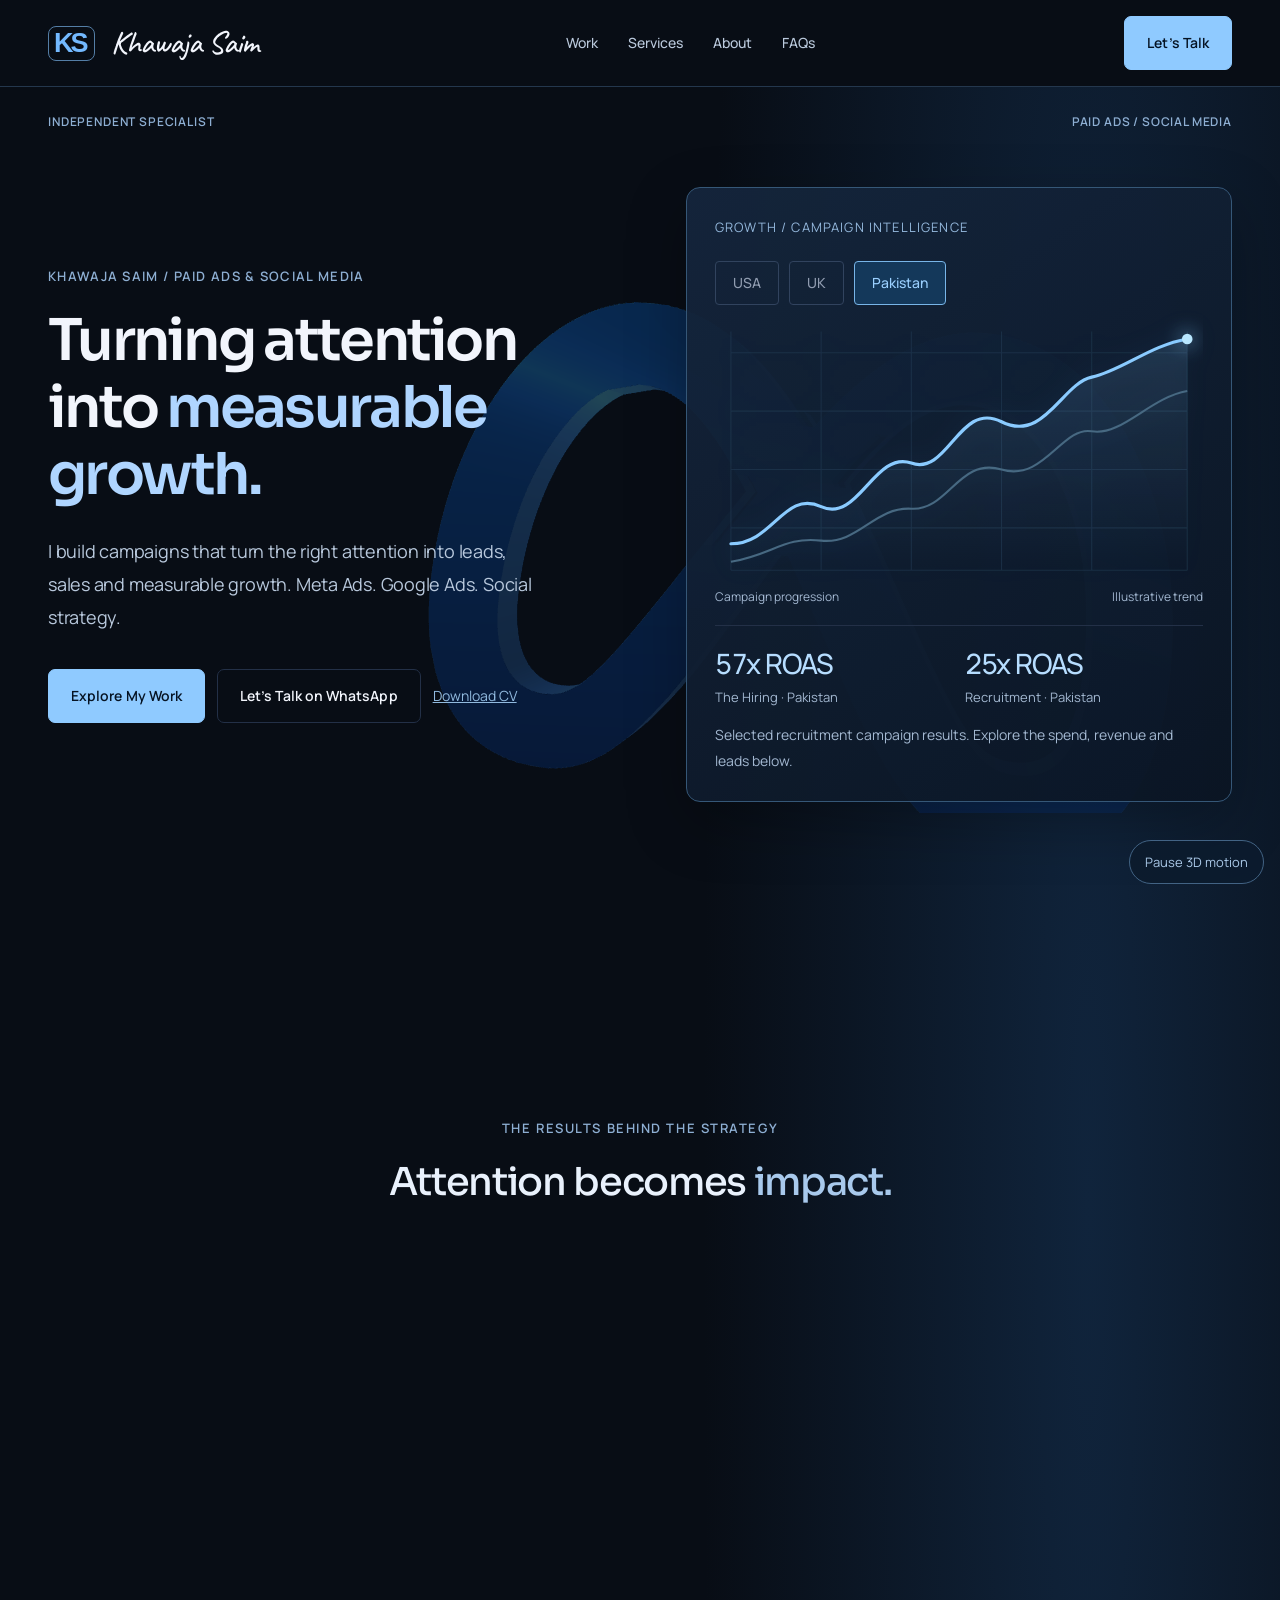
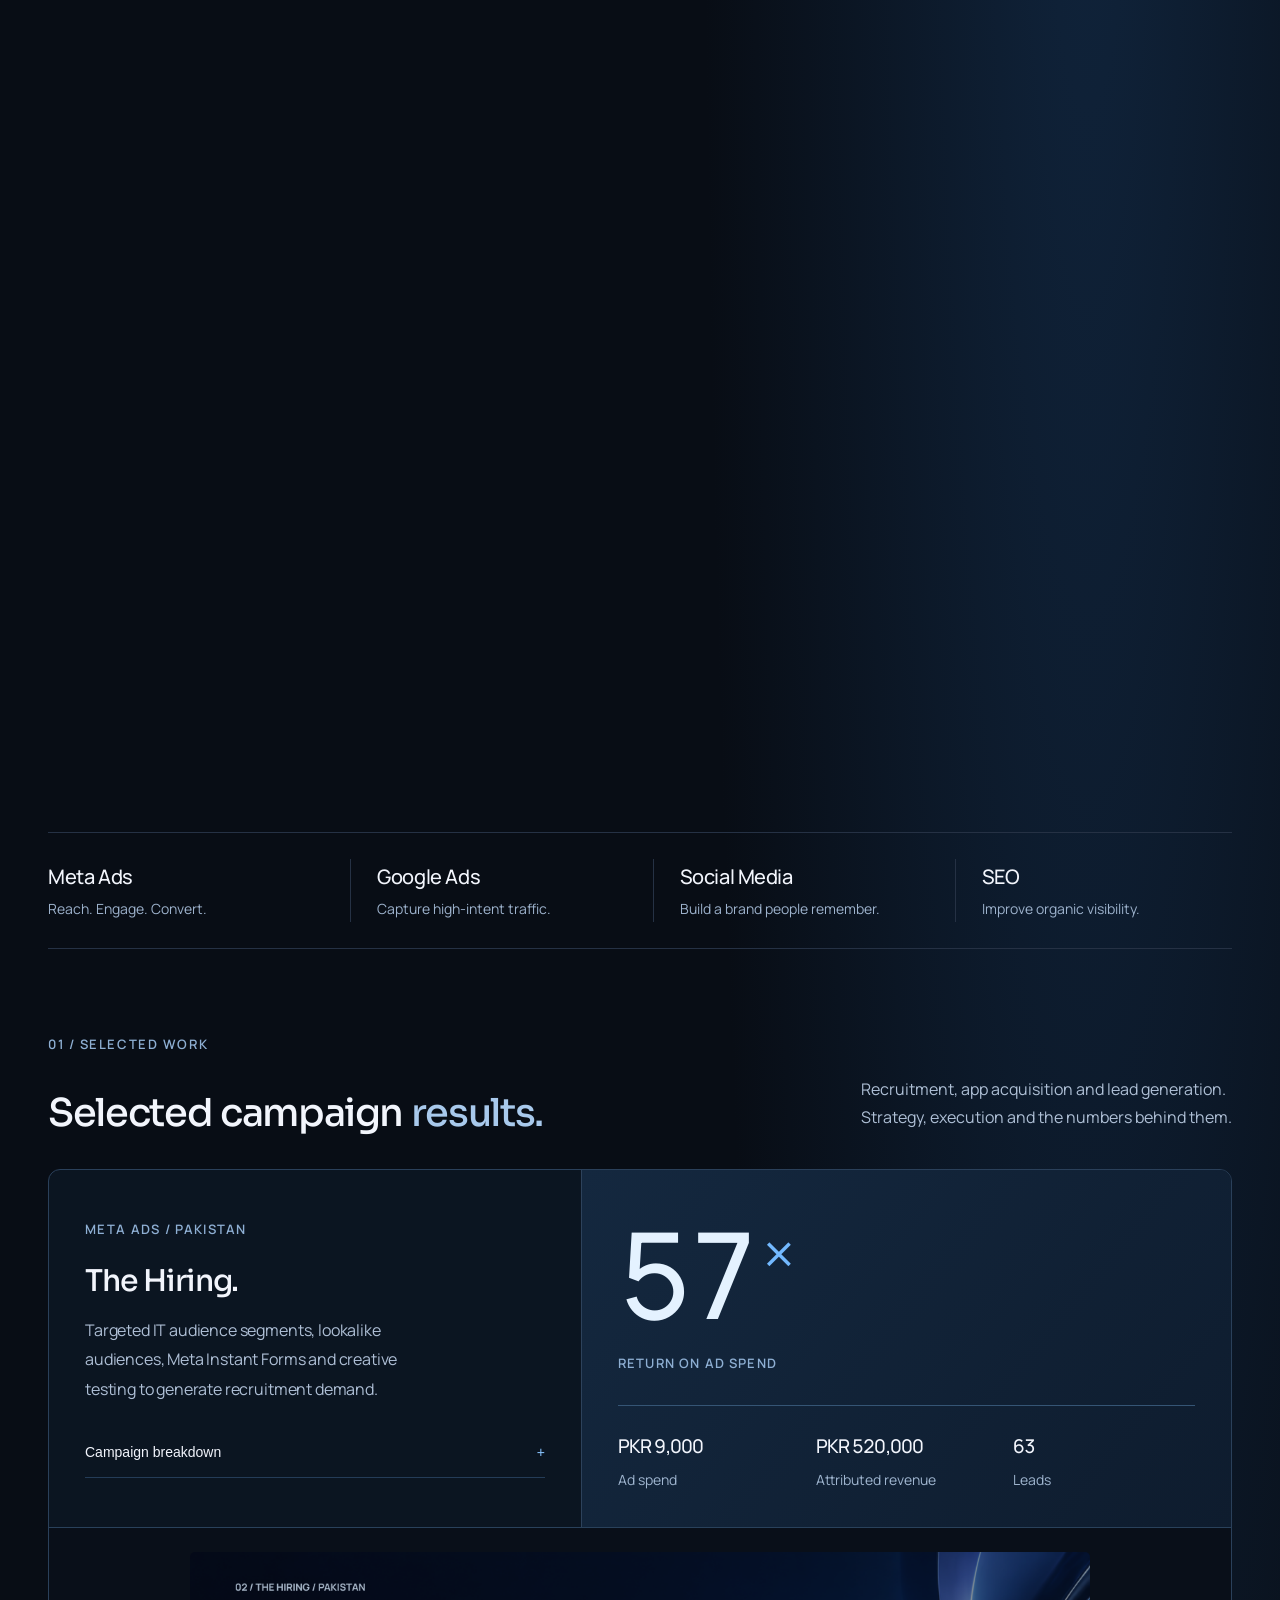
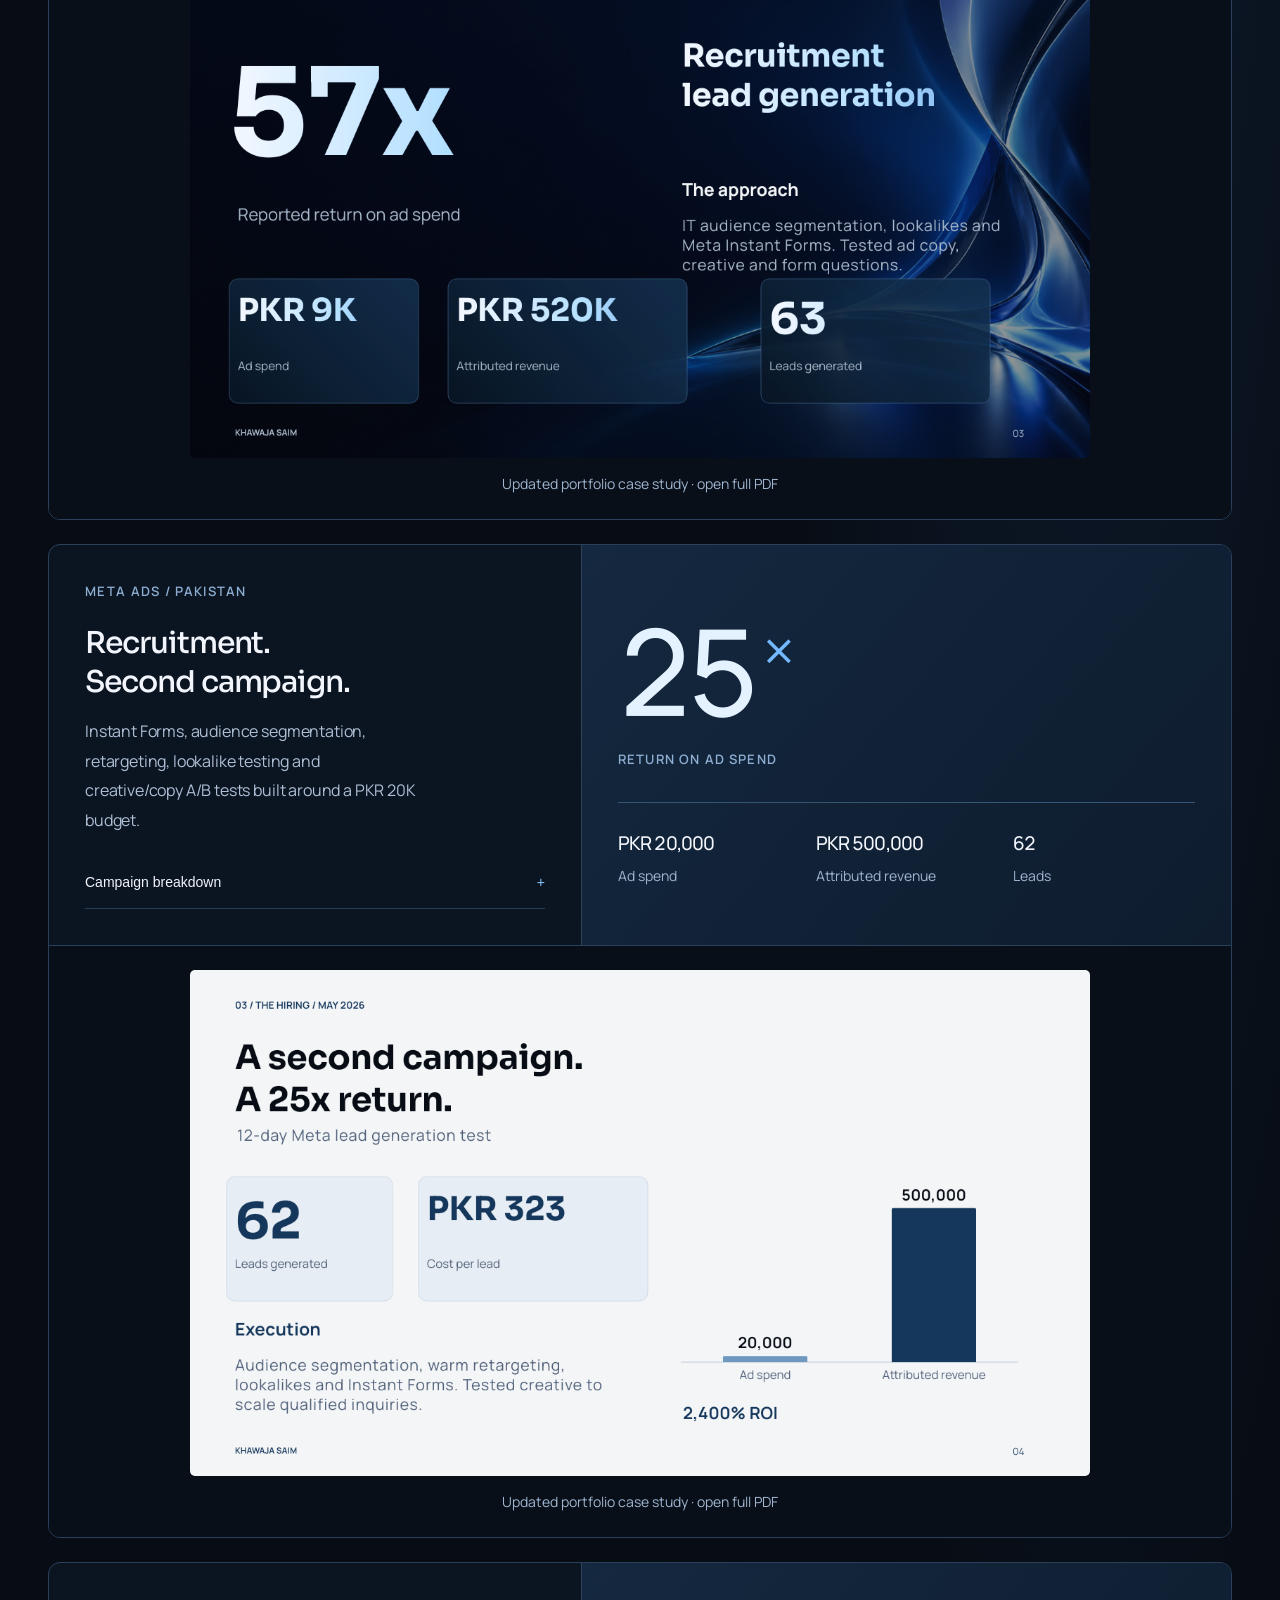
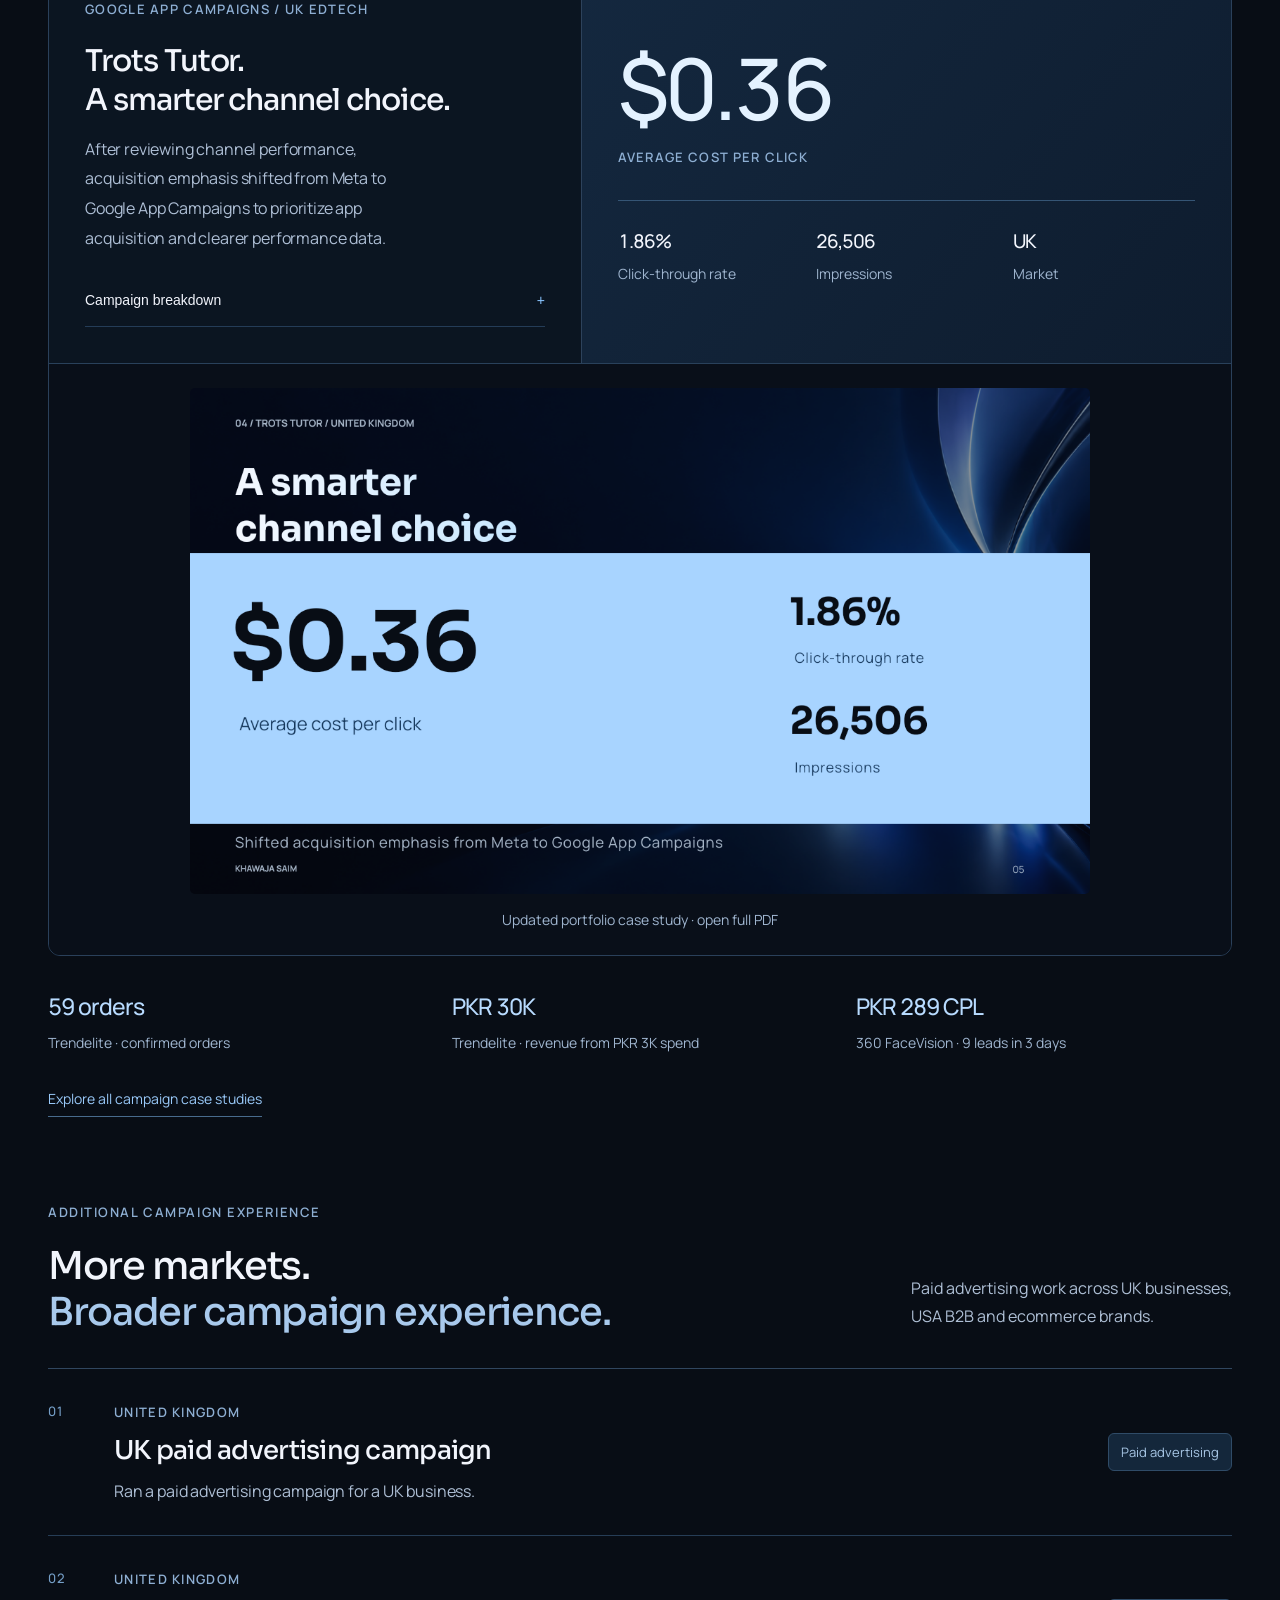
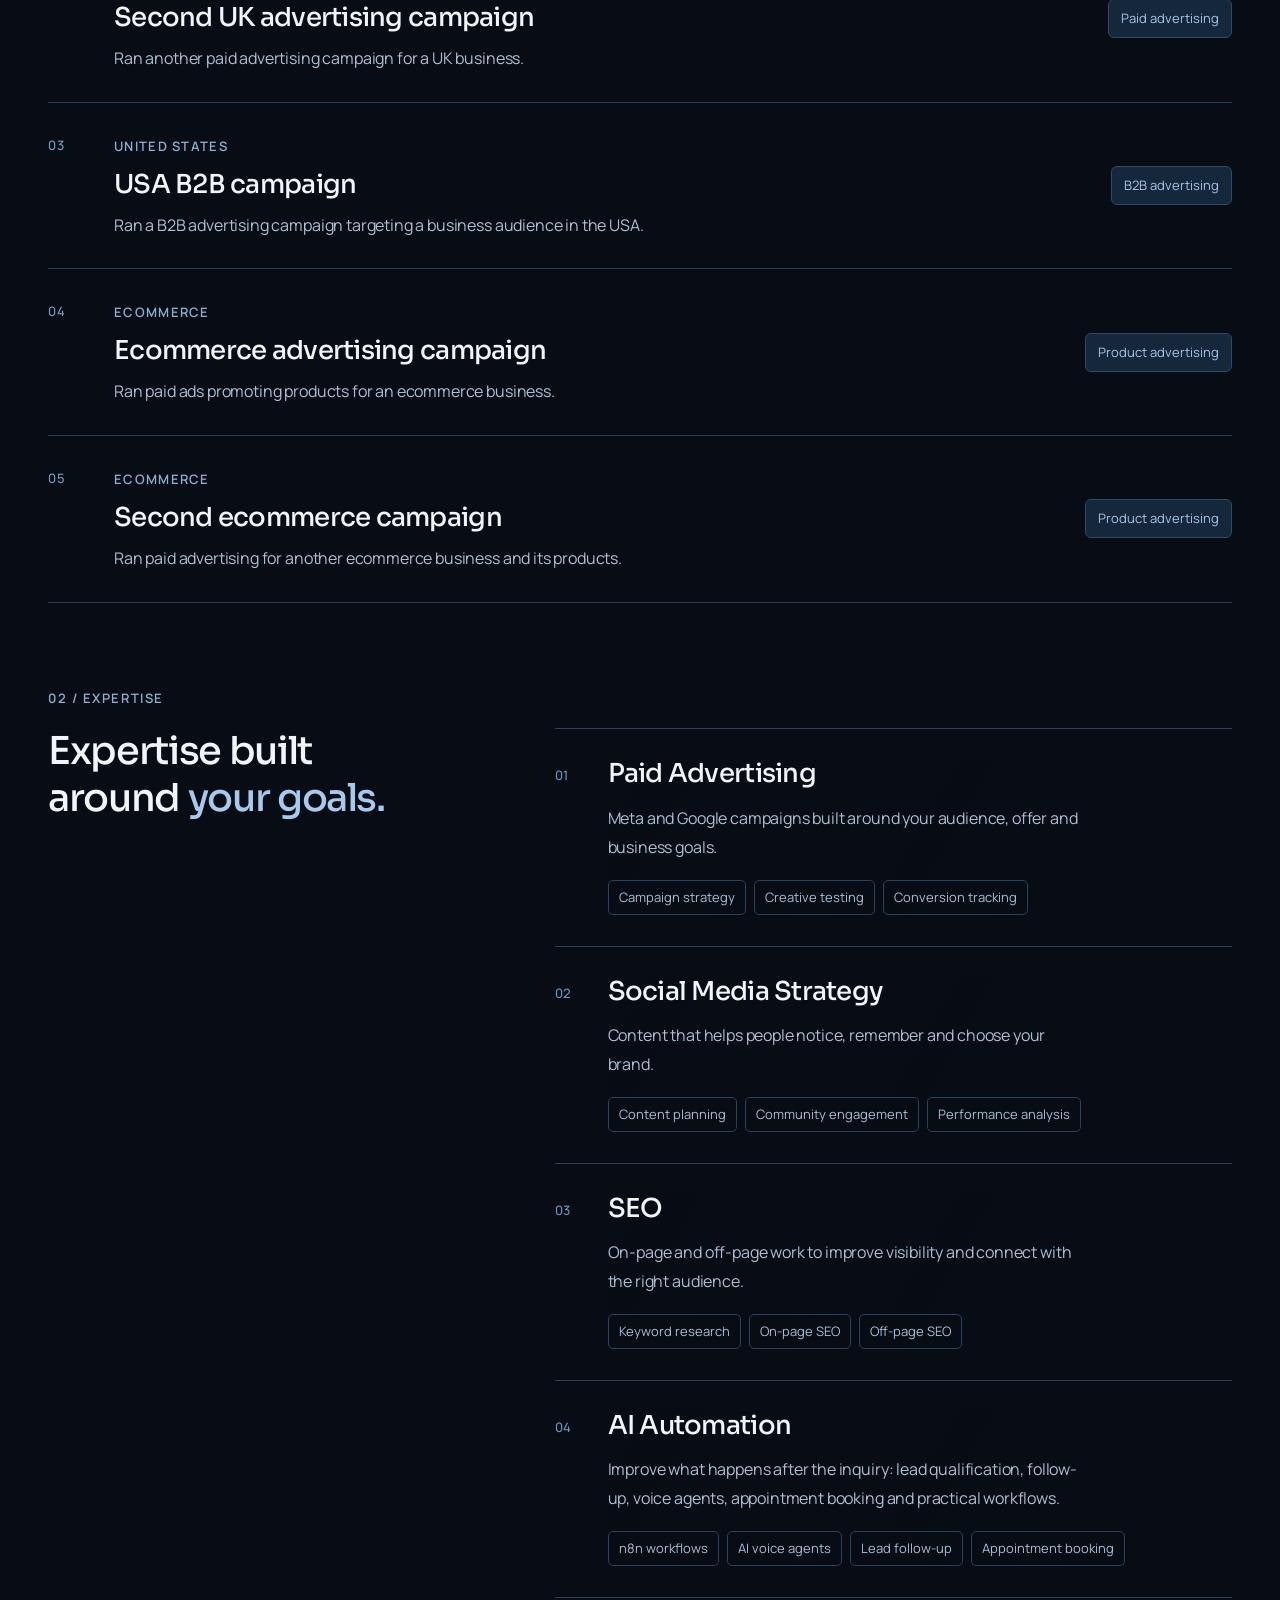
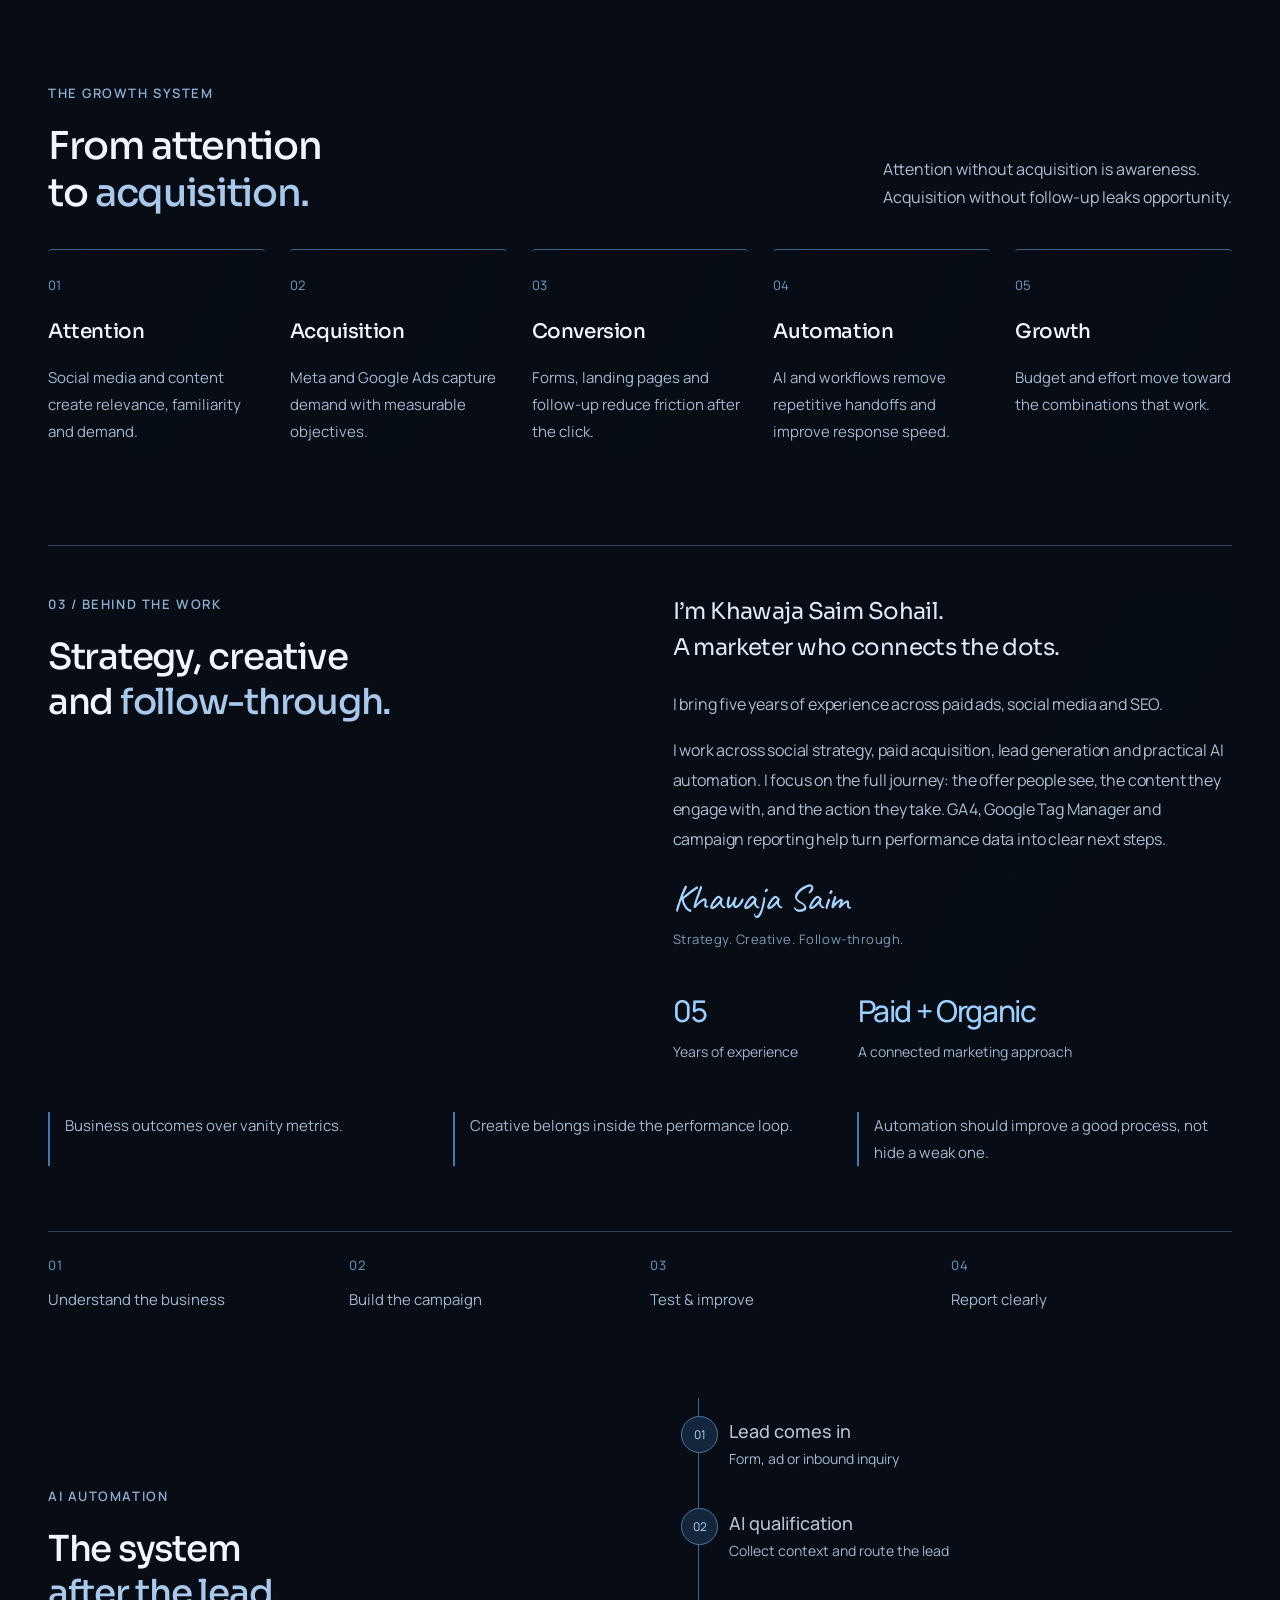
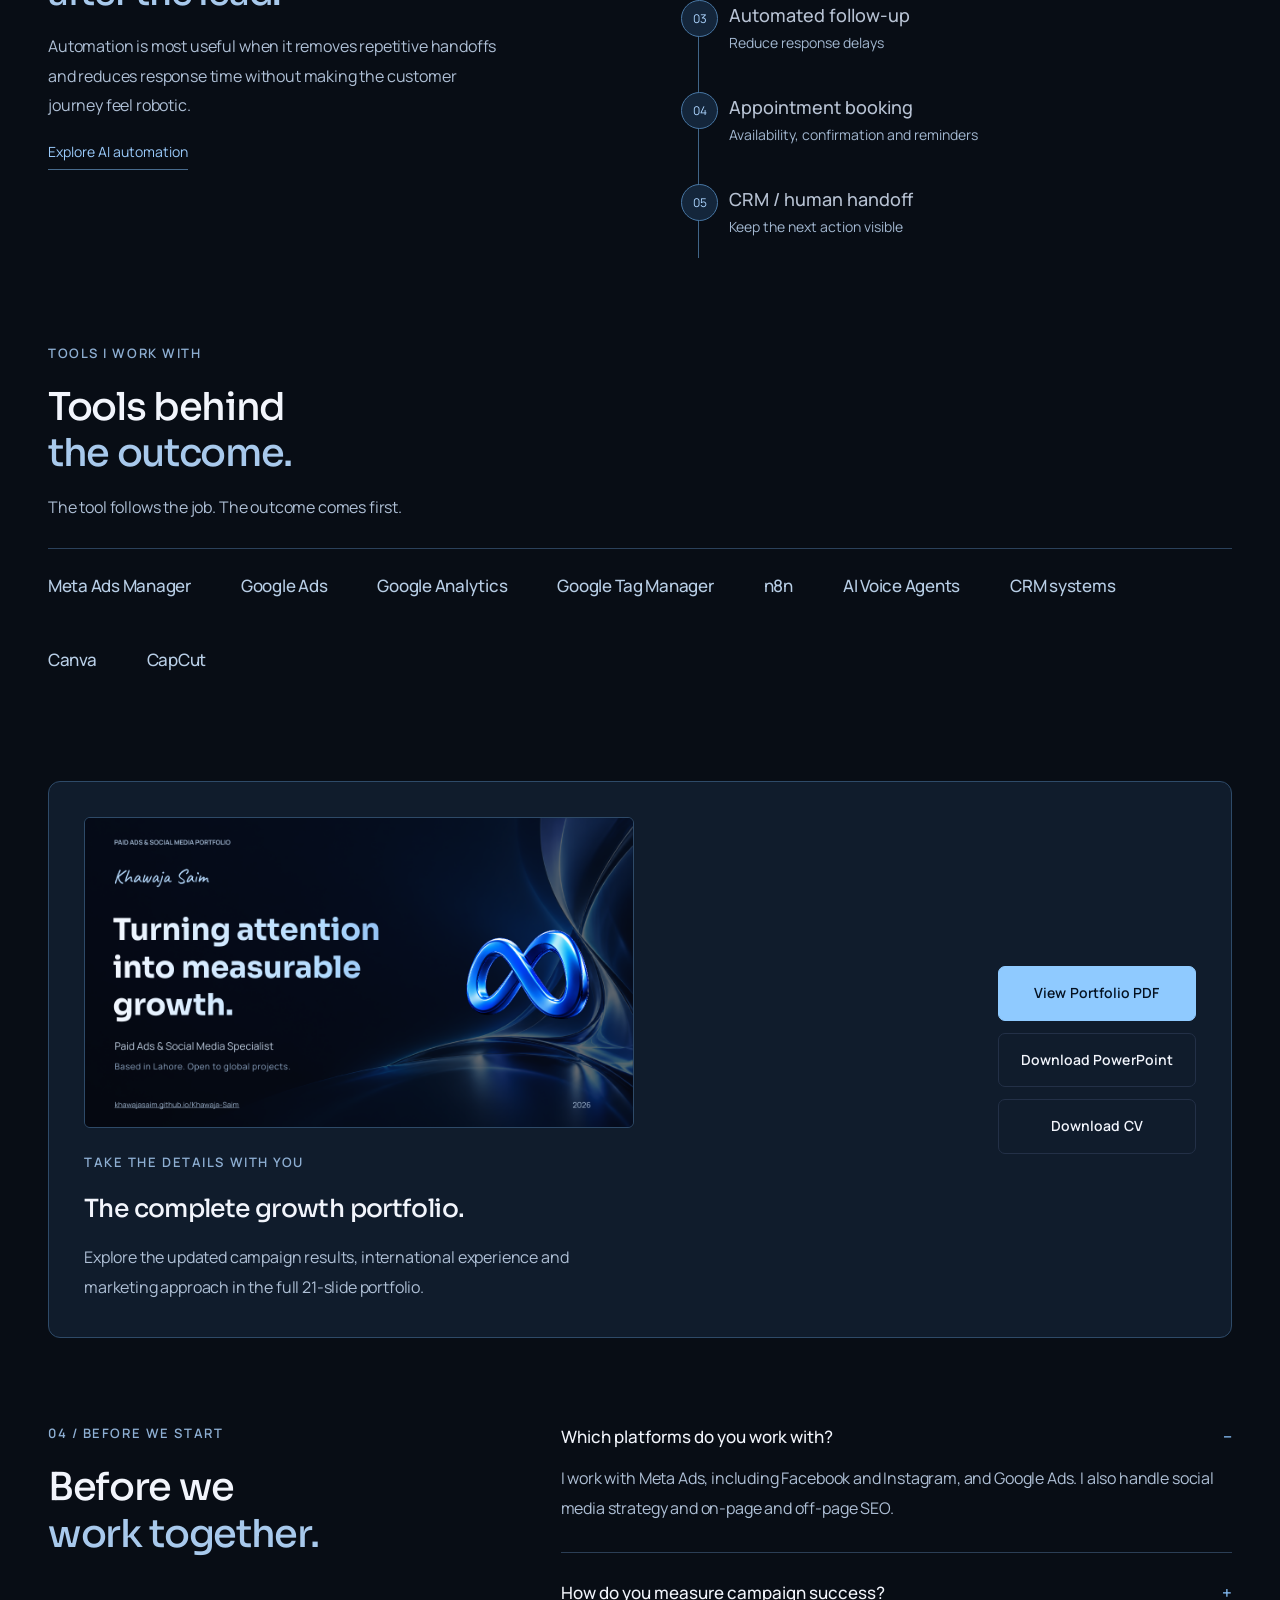
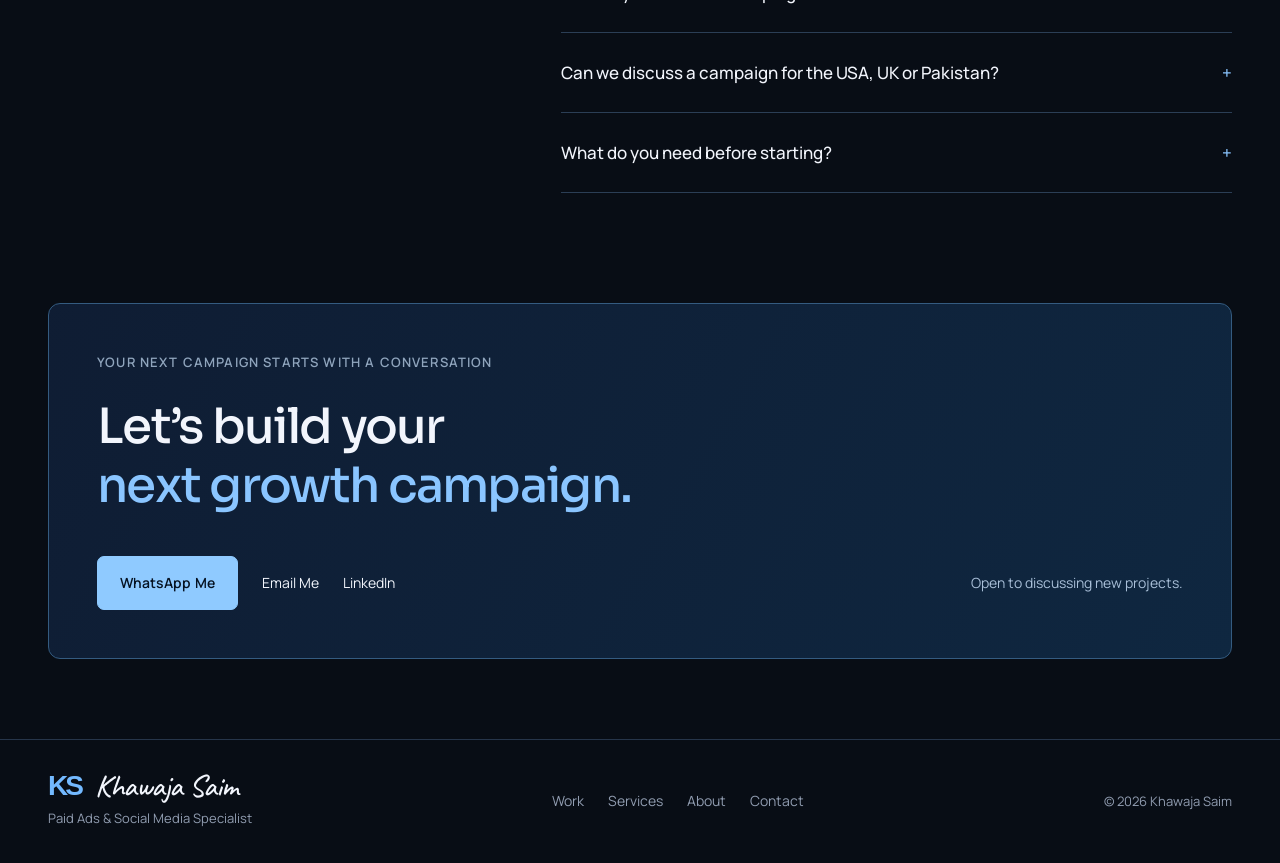
==== commit 1a809e22: "Update index.html" ====
--- a/index.html
+++ b/index.html
@@ -54,4 +54,11 @@
 <!-- End Google Tag Manager (noscript) -->
 <canvas id="scroll-sculpture" aria-hidden="true"></canvas><button id="sculpture-toggle" type="button" aria-pressed="true">Pause background motion</button><a class="skip" href="#main">Skip to content</a><header><div class="wrap nav"><a href="#" class="brand" aria-label="Khawaja Saim homepage"><span class="monogram">KS</span><span class="signature-name">Khawaja Saim</span></a><nav aria-label="Main navigation"><a href="#work">Work</a><a href="#services">Services</a><a href="#about">About</a><a href="#faqs">FAQs</a></nav><a class="button primary" href="https://wa.me/923044828634?text=Hi%20Khawaja%20Saim%2C%20I%20found%20your%20portfolio%20and%20would%20like%20to%20discuss%20a%20project." target="_blank" rel="noopener">Let’s Talk</a></div></header><main id="main" class="wrap"><div class="hero"><div class="hero-index" aria-hidden="true">INDEPENDENT SPECIALIST <span>PAID ADS / SOCIAL MEDIA</span></div><div><p class="eyebrow">Khawaja Saim / Paid Ads & Social Media</p><h1>Turning attention<br>into <span>measurable growth.</span></h1><p class="intro">I build campaigns that turn the right attention into leads, sales and measurable growth. Meta Ads. Google Ads. Social strategy.</p><div class="actions"><a class="button primary" href="#work">Explore My Work</a><a class="button" href="https://wa.me/923044828634?text=Hi%20Khawaja%20Saim%2C%20I%20found%20your%20portfolio%20and%20would%20like%20to%20discuss%20a%20project." target="_blank" rel="noopener">Let’s Talk on WhatsApp</a><a class="resume-link" href="Khawaja-Saim-CV.pdf" target="_blank" rel="noopener">Download CV</a></div></div><div class="dashboard"><div class="dash-orbit" aria-hidden="true"></div><div class="dash-top"><span>GROWTH / CAMPAIGN INTELLIGENCE</span></div><div class="markets" aria-label="Explore campaign markets"><button class="market" type="button" data-market="usa" aria-pressed="false">USA</button><button class="market" type="button" data-market="uk" aria-pressed="false">UK</button><button class="market" type="button" data-market="pakistan" aria-pressed="true">Pakistan</button></div><svg class="chart" viewBox="0 0 460 265" role="img" aria-label="Illustrative campaign growth curves, not historical campaign data"><defs><linearGradient id="fill" x1="0" y1="0" x2="0" y2="1"><stop offset="0" stop-color="#8acbff" stop-opacity=".13"/><stop offset="1" stop-color="#8acbff" stop-opacity="0"/></linearGradient></defs><path class="grid" d="M15 45H445 M15 100H445 M15 155H445 M15 210H445 M15 250H445 M15 25V250 M100 25V250 M185 25V250 M270 25V250 M355 25V250 M445 25V250"/><path d="M15 225 C55 225 65 174 100 190 S150 137 185 149 S230 90 270 110 S327 74 355 68 S410 38 445 32 L445 250 L15 250Z" fill="url(#fill)"/><path class="secondary-curve" d="M15 242 C55 235 65 218 100 222 S150 190 185 192 S230 143 270 155 S327 114 355 119 S410 87 445 81"/><path id="main-curve" class="curve" d="M15 225 C55 225 65 174 100 190 S150 137 185 149 S230 90 270 110 S327 74 355 68 S410 38 445 32"/><circle class="graph-dot" cx="445" cy="32" r="5"/></svg><div class="chart-footer"><span>Campaign progression</span><span>Illustrative trend</span></div><div class="results-strip" id="market-metrics"><div><strong>57x ROAS</strong><small>The Hiring · Pakistan</small></div><div><strong>25x ROAS</strong><small>Recruitment · Pakistan</small></div></div><p class="market-detail" id="market-detail" aria-live="polite">Selected recruitment campaign results. Explore the spend, revenue and leads below.</p></div></div><section class="proof-story" id="results" aria-label="Selected marketing results"><div class="proof-stage"><div class="proof-story-heading"><p class="section-kicker">THE RESULTS BEHIND THE STRATEGY</p><h2>Attention becomes <span>impact.</span></h2></div><div class="proof-bar proof-reveal"><div><strong>57×</strong><span>Best documented ROAS</span></div><div><strong>50K+</strong><span>Organic views</span></div><div><strong>PKR 1.65M+</strong><span>Revenue from paid ads</span></div></div><p class="proof-story-footnote">Selected results across paid advertising and organic content.</p></div></section><div class="hero-bottom"><span>Strategy meets creative.<br>Creative meets performance.</span><a href="#work">SCROLL TO EXPLORE</a><span>05 YEARS<br>IN MARKETING</span></div><div class="capabilities"><div><span class="service-symbol" aria-hidden="true">∞</span><b>Meta Ads</b><span>Reach. Engage. Convert.</span></div><div><span class="service-symbol" aria-hidden="true">G</span><b>Google Ads</b><span>Capture high-intent traffic.</span></div><div><span class="service-symbol" aria-hidden="true">◎</span><b>Social Media</b><span>Build a brand people remember.</span></div><div><span class="service-symbol" aria-hidden="true">↗</span><b>SEO</b><span>Improve organic visibility.</span></div></div><section id="work"><div class="section-kicker">01 / SELECTED WORK</div><div class="work-title"><h2>Selected campaign <span>results.</span></h2><p>Recruitment, app acquisition and lead generation.<br>Strategy, execution and the numbers behind them.</p></div><div class="project-list"><article class="project"><div class="project-identity"><div class="project-labels"><span class="project-tag">META ADS / PAKISTAN</span></div><h3>The Hiring.</h3><p>Targeted IT audience segments, lookalike audiences, Meta Instant Forms and creative testing to generate recruitment demand.</p><details><summary>Campaign breakdown</summary><p>Ad spend: PKR 9,000. Attributed revenue: PKR 520,000. Leads generated: 63. Reported return: 57x ROAS.</p></details></div><div class="project-result"><div class="metric-big">57<span>×</span></div><span class="metric-label">RETURN ON AD SPEND</span><div class="project-submetrics"><div><b>PKR 9,000</b><span>Ad spend</span></div><div><b>PKR 520,000</b><span>Attributed revenue</span></div><div><b>63</b><span>Leads</span></div></div></div><figure class="campaign-evidence"><a href="Khawaja-Saim-Premium-Portfolio.pdf#page=3" target="_blank" rel="noopener"><img loading="lazy" decoding="async" width="1280" height="720" src="portfolio-hiring-57x.png" alt="The Hiring 57x recruitment campaign — updated portfolio summary"></a><figcaption>Updated portfolio case study · open full PDF</figcaption></figure></article><article class="project"><div class="project-identity"><span class="project-tag">META ADS / PAKISTAN</span><h3>Recruitment.<br>Second campaign.</h3><p>Instant Forms, audience segmentation, retargeting, lookalike testing and creative/copy A/B tests built around a PKR 20K budget.</p><details><summary>Campaign breakdown</summary><p>Ad spend: PKR 20,000. Attributed revenue: PKR 500,000. Leads generated: 62. Reported return: 25x ROAS.</p></details></div><div class="project-result"><div class="metric-big">25<span>×</span></div><span class="metric-label">RETURN ON AD SPEND</span><div class="project-submetrics"><div><b>PKR 20,000</b><span>Ad spend</span></div><div><b>PKR 500,000</b><span>Attributed revenue</span></div><div><b>62</b><span>Leads</span></div></div></div><figure class="campaign-evidence"><a href="Khawaja-Saim-Premium-Portfolio.pdf#page=4" target="_blank" rel="noopener"><img loading="lazy" decoding="async" width="1280" height="720" src="portfolio-hiring-25x.png" alt="The Hiring 25x recruitment campaign — updated portfolio summary"></a><figcaption>Updated portfolio case study · open full PDF</figcaption></figure></article><article class="project uk-project"><div class="project-identity"><div class="project-labels"><span class="project-tag">GOOGLE APP CAMPAIGNS / UK EDTECH</span></div><h3>Trots Tutor.<br>A smarter channel choice.</h3><p>After reviewing channel performance, acquisition emphasis shifted from Meta to Google App Campaigns to prioritize app acquisition and clearer performance data.</p><details><summary>Campaign breakdown</summary><p>Average CPC: $0.36. CTR: 1.86%. Impressions: 26,506. The campaign focused on app acquisition in the UK EdTech market.</p></details></div><div class="project-result"><div class="metric-big metric-cpc">$0.36</div><span class="metric-label">AVERAGE COST PER CLICK</span><div class="project-submetrics"><div><b>1.86%</b><span>Click-through rate</span></div><div><b>26,506</b><span>Impressions</span></div><div><b>UK</b><span>Market</span></div></div></div><figure class="campaign-evidence"><a href="Khawaja-Saim-Premium-Portfolio.pdf#page=5" target="_blank" rel="noopener"><img loading="lazy" decoding="async" width="1280" height="720" src="portfolio-trots-tutor.png" alt="Trots Tutor UK app campaign — updated portfolio summary"></a><figcaption>Updated portfolio case study · open full PDF</figcaption></figure></article></div><div class="extra-proof"><div><b>59 orders</b><span>Trendelite · confirmed orders</span></div><div><b>PKR 30K</b><span>Trendelite · revenue from PKR 3K spend</span></div><div><b>PKR 289 CPL</b><span>360 FaceVision · 9 leads in 3 days</span></div></div><a class="text-link" href="Khawaja-Saim-Premium-Portfolio.pdf" target="_blank" rel="noopener">Explore all campaign case studies</a></section><section id="additional-campaigns"><div class="section-kicker">ADDITIONAL CAMPAIGN EXPERIENCE</div><div class="work-title"><h2>More markets.<br><span>Broader campaign experience.</span></h2><p>Paid advertising work across UK businesses,<br>USA B2B and ecommerce brands.</p></div><div class="experience-list"><article class="experience-row"><span class="experience-index">01</span><div><span class="experience-market">UNITED KINGDOM</span><h3>UK paid advertising campaign</h3><p>Ran a paid advertising campaign for a UK business.</p></div><span class="experience-type">Paid advertising</span></article><article class="experience-row"><span class="experience-index">02</span><div><span class="experience-market">UNITED KINGDOM</span><h3>Second UK advertising campaign</h3><p>Ran another paid advertising campaign for a UK business.</p></div><span class="experience-type">Paid advertising</span></article><article class="experience-row"><span class="experience-index">03</span><div><span class="experience-market">UNITED STATES</span><h3>USA B2B campaign</h3><p>Ran a B2B advertising campaign targeting a business audience in the USA.</p></div><span class="experience-type">B2B advertising</span></article><article class="experience-row"><span class="experience-index">04</span><div><span class="experience-market">ECOMMERCE</span><h3>Ecommerce advertising campaign</h3><p>Ran paid ads promoting products for an ecommerce business.</p></div><span class="experience-type">Product advertising</span></article><article class="experience-row"><span class="experience-index">05</span><div><span class="experience-market">ECOMMERCE</span><h3>Second ecommerce campaign</h3><p>Ran paid advertising for another ecommerce business and its products.</p></div><span class="experience-type">Product advertising</span></article></div></section><section id="services"><div class="section-kicker">02 / EXPERTISE</div><div class="services-layout"><h2>Expertise built<br>around <span>your goals.</span></h2><div class="service-rows"><article><span class="service-number">01</span><div><h3>Paid Advertising</h3><p>Meta and Google campaigns built around your audience, offer and business goals.</p><div class="skill-tags"><span>Campaign strategy</span><span>Creative testing</span><span>Conversion tracking</span></div></div></article><article><span class="service-number">02</span><div><h3>Social Media Strategy</h3><p>Content that helps people notice, remember and choose your brand.</p><div class="skill-tags"><span>Content planning</span><span>Community engagement</span><span>Performance analysis</span></div></div></article><article><span class="service-number">03</span><div><h3>SEO</h3><p>On-page and off-page work to improve visibility and connect with the right audience.</p><div class="skill-tags"><span>Keyword research</span><span>On-page SEO</span><span>Off-page SEO</span></div></div></article><article><span class="service-number">04</span><div><h3>AI Automation</h3><p>Improve what happens after the inquiry: lead qualification, follow-up, voice agents, appointment booking and practical workflows.</p><div class="skill-tags"><span>n8n workflows</span><span>AI voice agents</span><span>Lead follow-up</span><span>Appointment booking</span></div></div></article></div></div></section><section id="growth"><div class="section-kicker">THE GROWTH SYSTEM</div><div class="work-title"><h2>From attention<br>to <span>acquisition.</span></h2><p>Attention without acquisition is awareness.<br>Acquisition without follow-up leaks opportunity.</p></div><div class="growth-steps"><article><span>01</span><h3>Attention</h3><p>Social media and content create relevance, familiarity and demand.</p></article><article><span>02</span><h3>Acquisition</h3><p>Meta and Google Ads capture demand with measurable objectives.</p></article><article><span>03</span><h3>Conversion</h3><p>Forms, landing pages and follow-up reduce friction after the click.</p></article><article><span>04</span><h3>Automation</h3><p>AI and workflows remove repetitive handoffs and improve response speed.</p></article><article><span>05</span><h3>Growth</h3><p>Budget and effort move toward the combinations that work.</p></article></div></section><section id="about"><div class="about-editorial"><div><div class="section-kicker">03 / BEHIND THE WORK</div><h2>Strategy, creative<br>and <span>follow-through.</span></h2></div><div class="about-copy"><p class="about-lead">I’m Khawaja Saim Sohail.<br>A marketer who connects the dots.</p><p>I bring five years of experience across paid ads, social media and SEO.</p><p>I work across social strategy, paid acquisition, lead generation and practical AI automation. I focus on the full journey: the offer people see, the content they engage with, and the action they take. GA4, Google Tag Manager and campaign reporting help turn performance data into clear next steps.</p><p class="personal-signature">Khawaja Saim<span>Strategy. Creative. Follow-through.</span></p><div class="about-facts"><div><strong>05</strong><span>Years of experience</span></div><div><strong>Paid + Organic</strong><span>A connected marketing approach</span></div></div></div></div><div class="principles"><p>Business outcomes over vanity metrics.</p><p>Creative belongs inside the performance loop.</p><p>Automation should improve a good process, not hide a weak one.</p></div><div class="method-line"><span>Understand the business</span><span>Build the campaign</span><span>Test & improve</span><span>Report clearly</span></div></section><section id="automation"><div class="automation-layout"><div><div class="section-kicker">AI AUTOMATION</div><h2>The system<br><span>after the lead.</span></h2><p>Automation is most useful when it removes repetitive handoffs and reduces response time without making the customer journey feel robotic.</p><a class="text-link" href="#automation" target="_blank" rel="noopener">Explore AI automation</a></div><ol class="automation-flow"><li><b>Lead comes in</b><span>Form, ad or inbound inquiry</span></li><li><b>AI qualification</b><span>Collect context and route the lead</span></li><li><b>Automated follow-up</b><span>Reduce response delays</span></li><li><b>Appointment booking</b><span>Availability, confirmation and reminders</span></li><li><b>CRM / human handoff</b><span>Keep the next action visible</span></li></ol></div></section><section id="tools"><div class="section-kicker">TOOLS I WORK WITH</div><h2>Tools behind<br><span>the outcome.</span></h2><p class="section-description">The tool follows the job. The outcome comes first.</p><div class="tool-list"><span>Meta Ads Manager</span><span>Google Ads</span><span>Google Analytics</span><span>Google Tag Manager</span><span>n8n</span><span>AI Voice Agents</span><span>CRM systems</span><span>Canva</span><span>CapCut</span></div></section><section id="downloads"><div class="download-panel"><div><a href="Khawaja-Saim-Premium-Portfolio.pdf" target="_blank" rel="noopener"><img class="portfolio-cover" loading="lazy" width="1280" height="720" src="portfolio-cover.png" alt="Khawaja Saim premium portfolio cover"></a><div class="section-kicker">TAKE THE DETAILS WITH YOU</div><h3>The complete growth portfolio.</h3><p>Explore the updated campaign results, international experience and marketing approach in the full 21-slide portfolio.</p></div><div class="download-buttons"><a class="button primary" href="Khawaja-Saim-Premium-Portfolio.pdf" target="_blank" rel="noopener">View Portfolio PDF</a><a class="button" href="Khawaja-Saim-Portfolio.pptx" download>Download PowerPoint</a><a class="button" href="Khawaja-Saim-CV.pdf" target="_blank" rel="noopener">Download CV</a></div></div></section><section id="faqs"><div class="faq-intro"><div class="section-kicker">04 / BEFORE WE START</div><h2>Before we<br><span>work together.</span></h2></div><div class="faq-answers"><details open><summary>Which platforms do you work with?</summary><p>I work with Meta Ads, including Facebook and Instagram, and Google Ads. I also handle social media strategy and on-page and off-page SEO.</p></details><details><summary>How do you measure campaign success?</summary><p>Success depends on the campaign goal. For lead generation, I review leads and lead quality. For sales campaigns, I review revenue, acquisition costs and return on ad spend. Tracking and reporting are agreed around your business goals.</p></details><details><summary>Can we discuss a campaign for the USA, UK or Pakistan?</summary><p>Yes. We can discuss your target market, audience, offer and campaign requirements. The published results above relate to Pakistan recruitment campaigns.</p></details><details><summary>What do you need before starting?</summary><p>Your business goals, target audience, current offer, website or landing page, previous campaign context and a clear budget. From there, we can define the scope and next steps.</p></details></div></section><section class="contact" id="contact"><div><p class="eyebrow">Your next campaign starts with a conversation</p><h2>Let’s build your<br><span>next growth campaign.</span></h2></div><div class="contact-actions"><a class="button primary" href="https://wa.me/923044828634?text=Hi%20Khawaja%20Saim%2C%20I%20found%20your%20portfolio%20and%20would%20like%20to%20discuss%20a%20project." target="_blank" rel="noopener">WhatsApp Me</a><a href="mailto:khawajas245@gmail.com">Email Me</a><a href="https://www.linkedin.com/in/khawajasaim" target="_blank" rel="noopener">LinkedIn</a><p>Open to discussing new projects.</p></div></section></main><footer><div class="wrap footer-inner"><div><a class="brand" href="#"><span class="monogram">KS</span><span class="signature-name">Khawaja Saim</span></a><p>Paid Ads & Social Media Specialist</p></div><div class="footer-links"><a href="#work">Work</a><a href="#services">Services</a><a href="#about">About</a><a href="#contact">Contact</a></div><p>© <span id="year">2026</span> Khawaja Saim</p></div></footer><script>
 const markets={pakistan:{metrics:'<div><strong>57x ROAS</strong><small>The Hiring · Pakistan</small></div><div><strong>25x ROAS</strong><small>Recruitment · Pakistan</small></div>',detail:'Selected recruitment campaign results. Explore the spend, revenue and leads below.'},usa:{metrics:'<div><strong>Meta Ads</strong><small>Lead generation & sales</small></div><div><strong>Google Ads</strong><small>High-intent search</small></div>',detail:'USA campaign approach: research the audience, test the offer and measure meaningful conversions.'},uk:{metrics:'<div><strong>$0.36 CPC</strong><small>Trots Tutor · UK</small></div><div><strong>1.86% CTR</strong><small>Google App Campaigns</small></div>',detail:'Trots Tutor · UK EdTech. Google App Campaigns: $0.36 average CPC, 1.86% CTR and 26,506 impressions.'}};document.querySelectorAll('[data-market]').forEach(button=>button.addEventListener('click',()=>{document.querySelectorAll('[data-market]').forEach(b=>b.setAttribute('aria-pressed',String(b===button)));const m=markets[button.dataset.market];document.getElementById('market-metrics').innerHTML=m.metrics;document.getElementById('market-detail').textContent=m.detail;const curve=document.getElementById('main-curve');curve.style.animation='none';requestAnimationFrame(()=>requestAnimationFrame(()=>curve.style.animation=''));}));document.getElementById('year').textContent=new Date().getFullYear();
-</script><script defer src="meta-mesh.js"></script><script defer src="meta-scroll.js?v=expertise-scene-4"></script></body></html>
+
+</script>
+<script defer src="meta-mesh.js"></script>
+<script defer src="meta-scroll.js?v=expertise-scene-4"></script>
+<script defer src="./visitor-tracker.js"></script>
+</body>
+</html>
+
